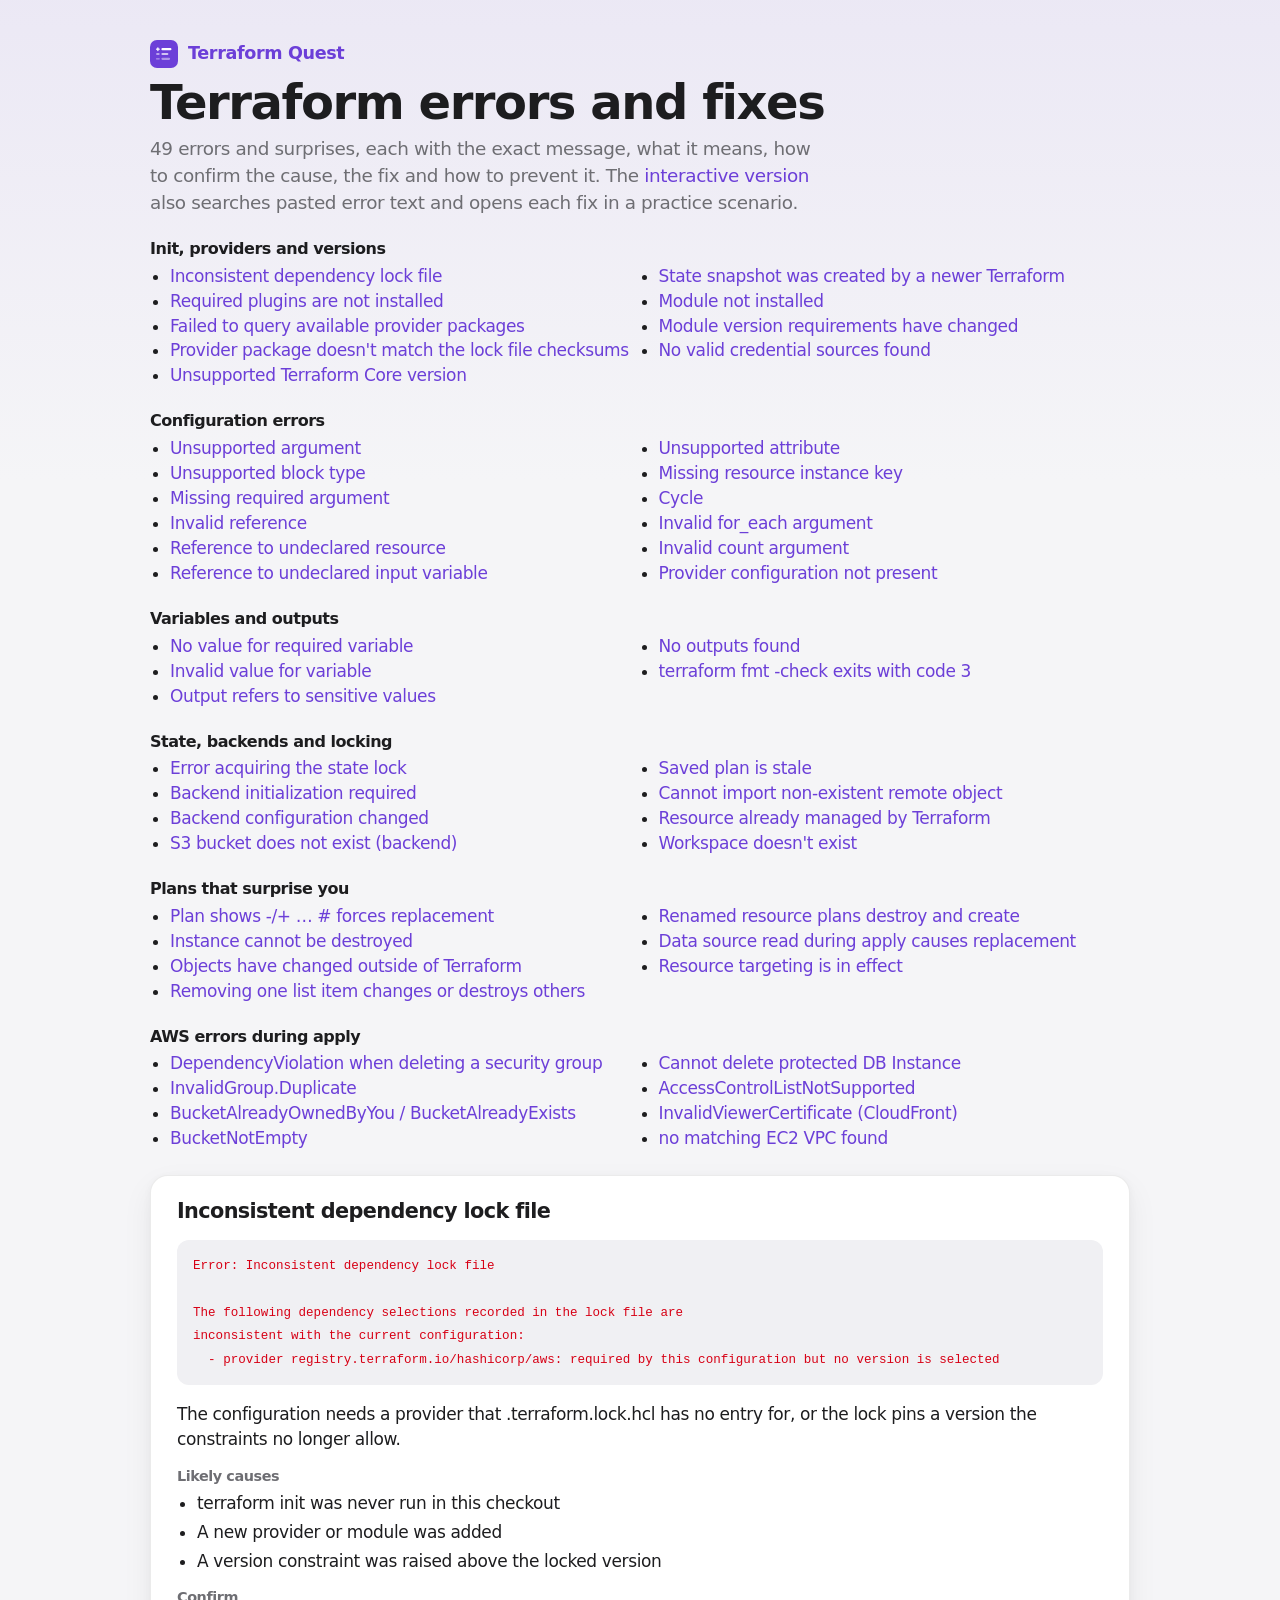
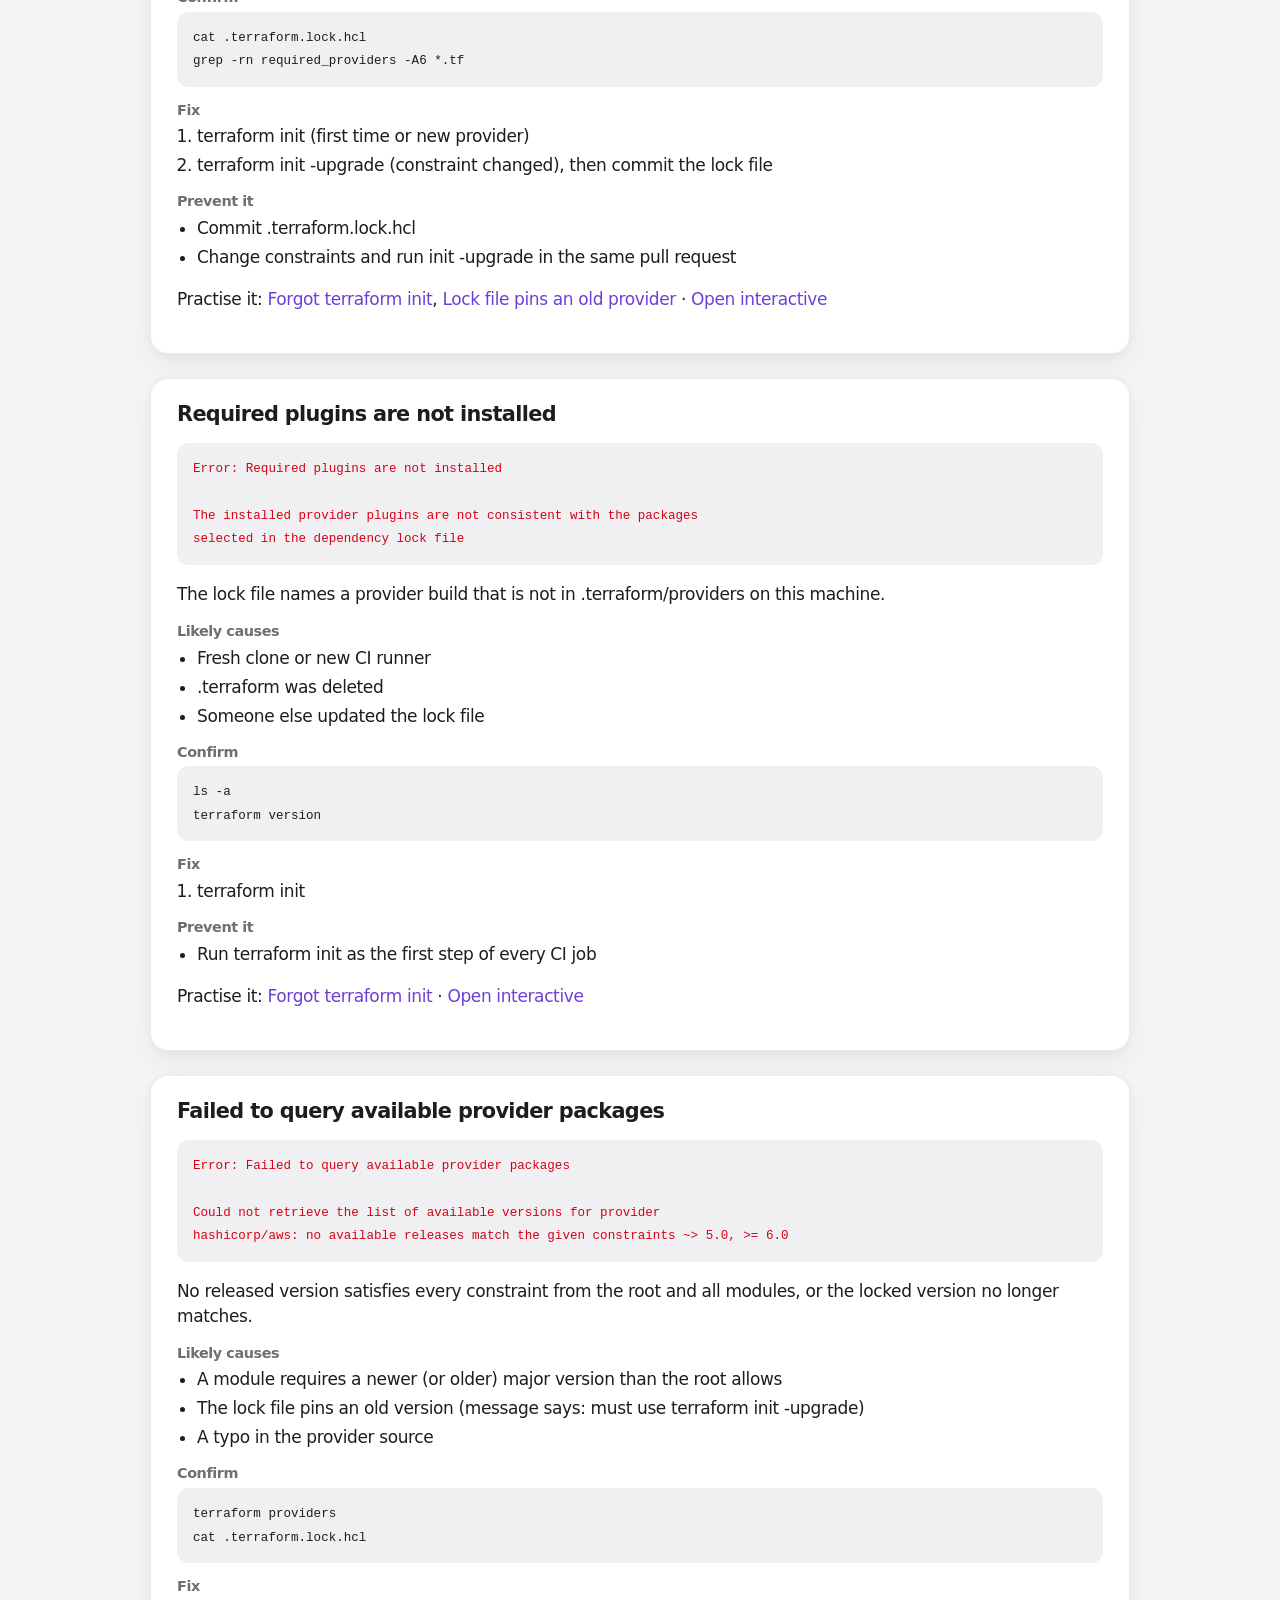
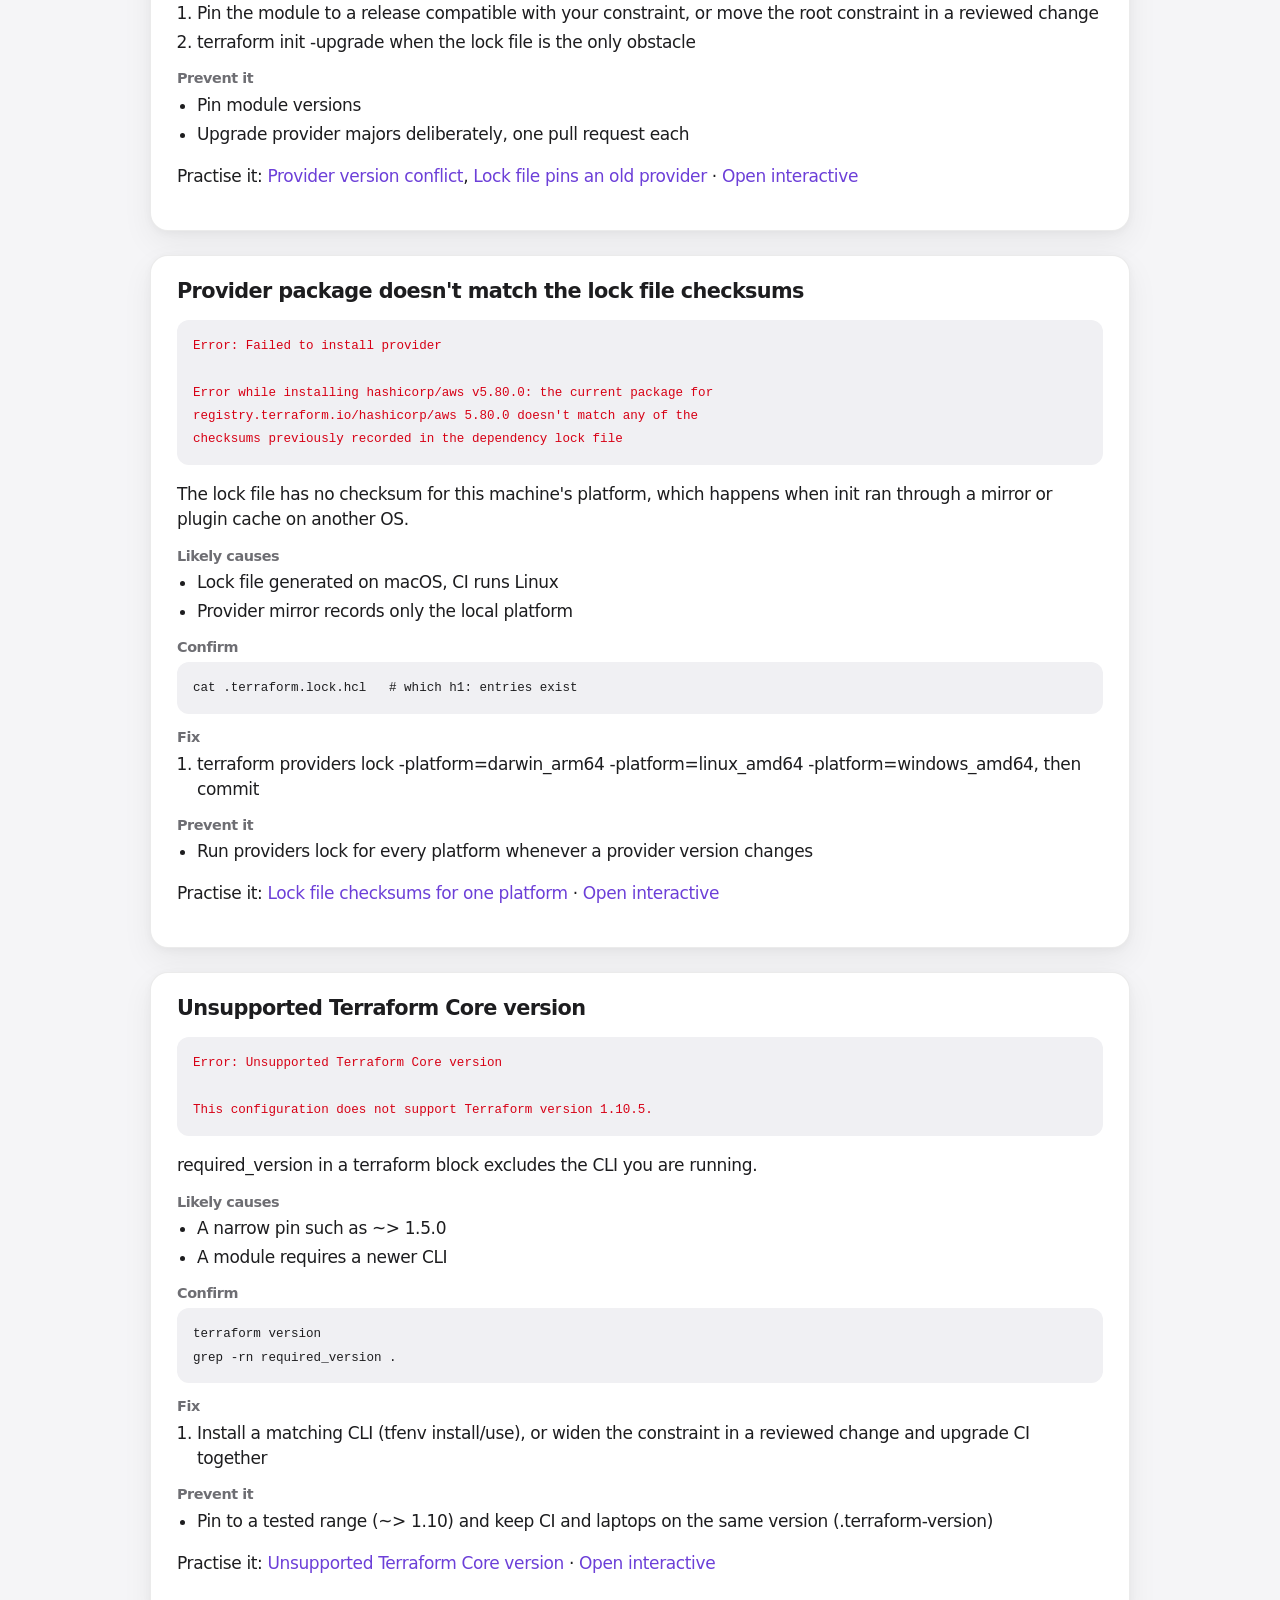
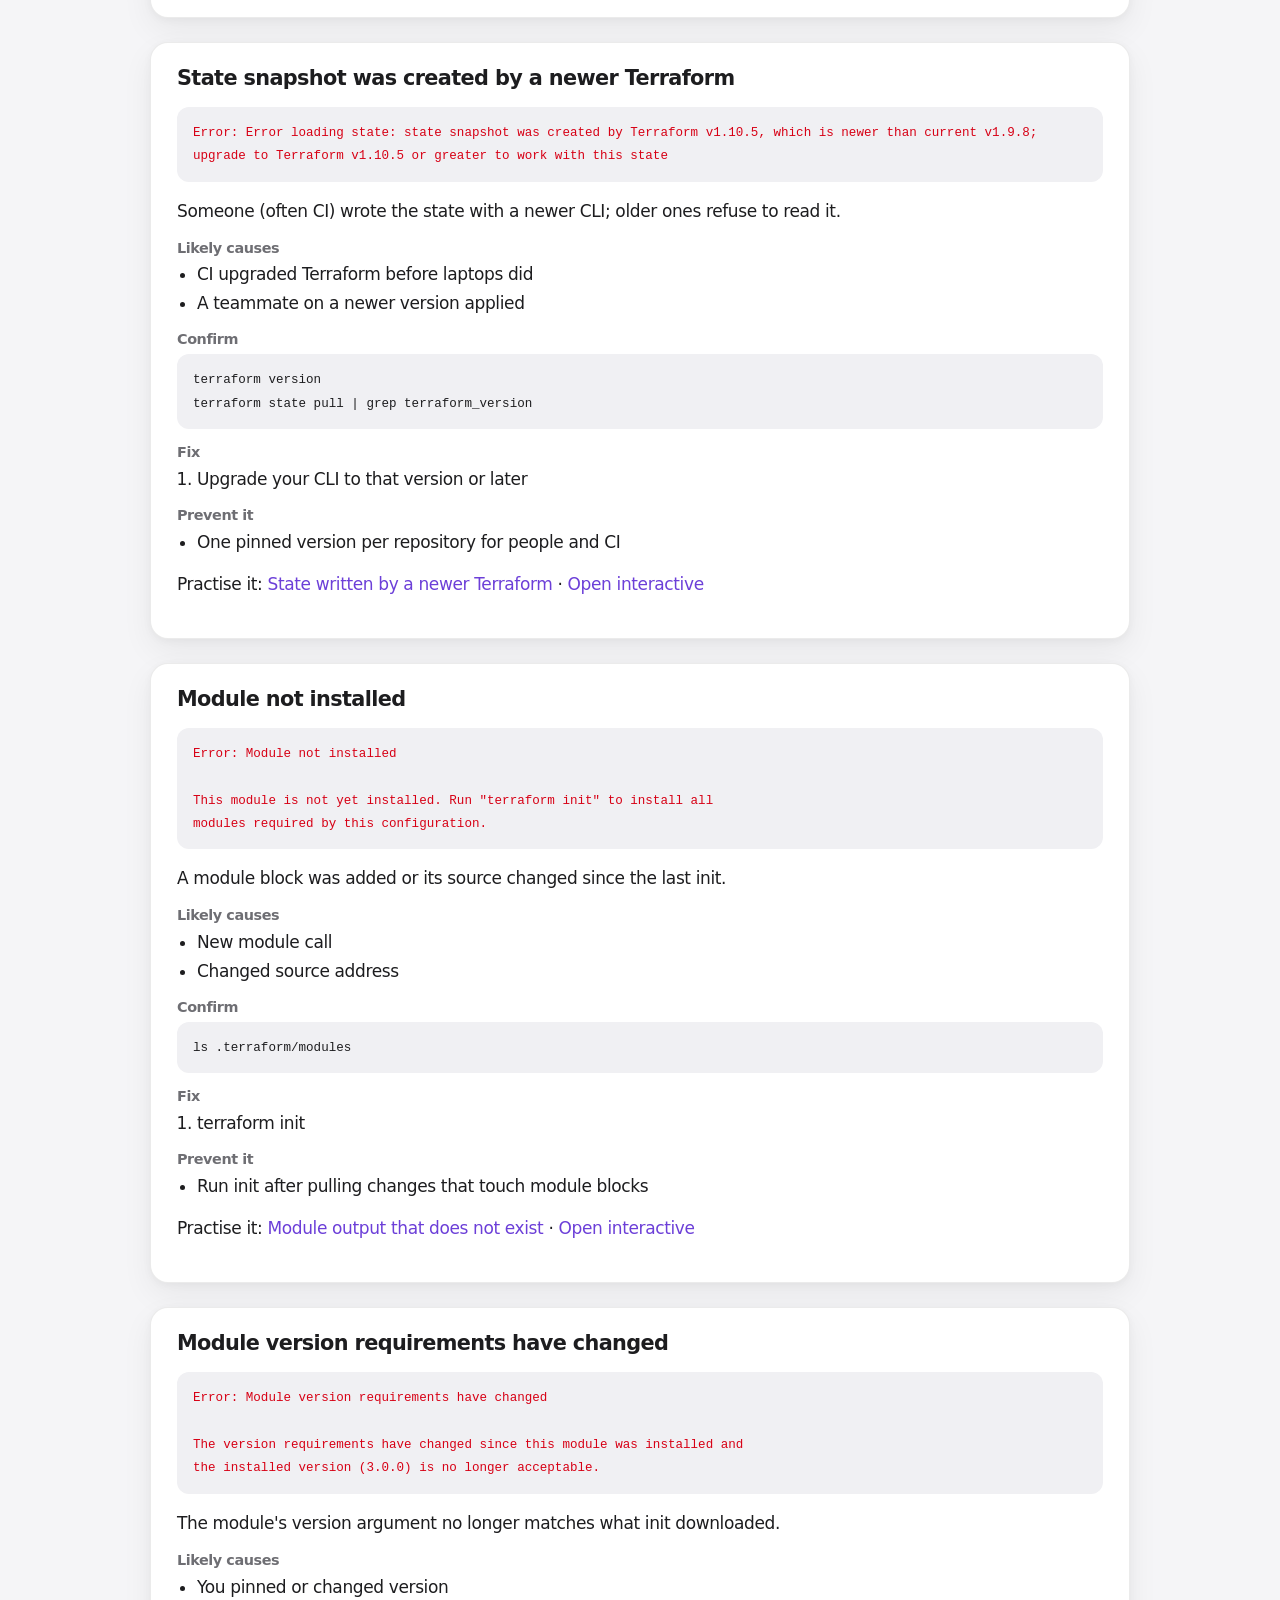
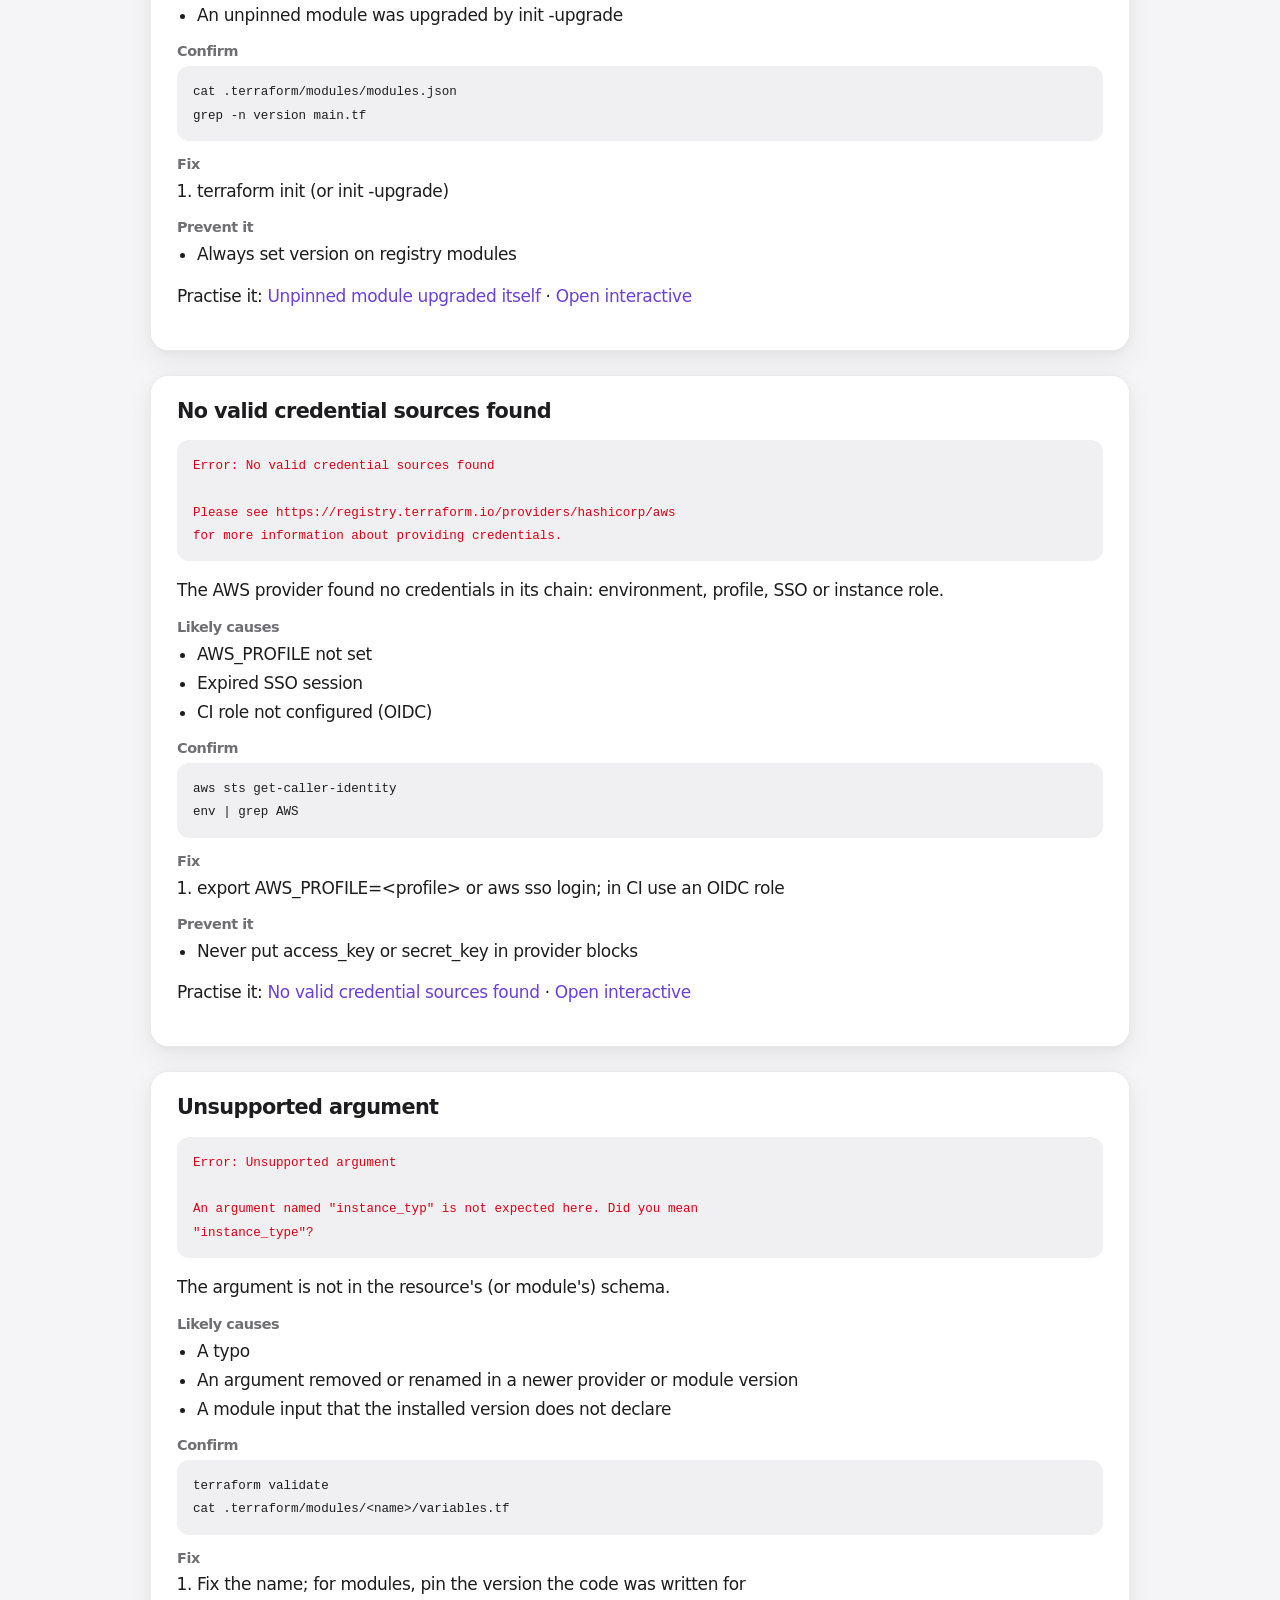
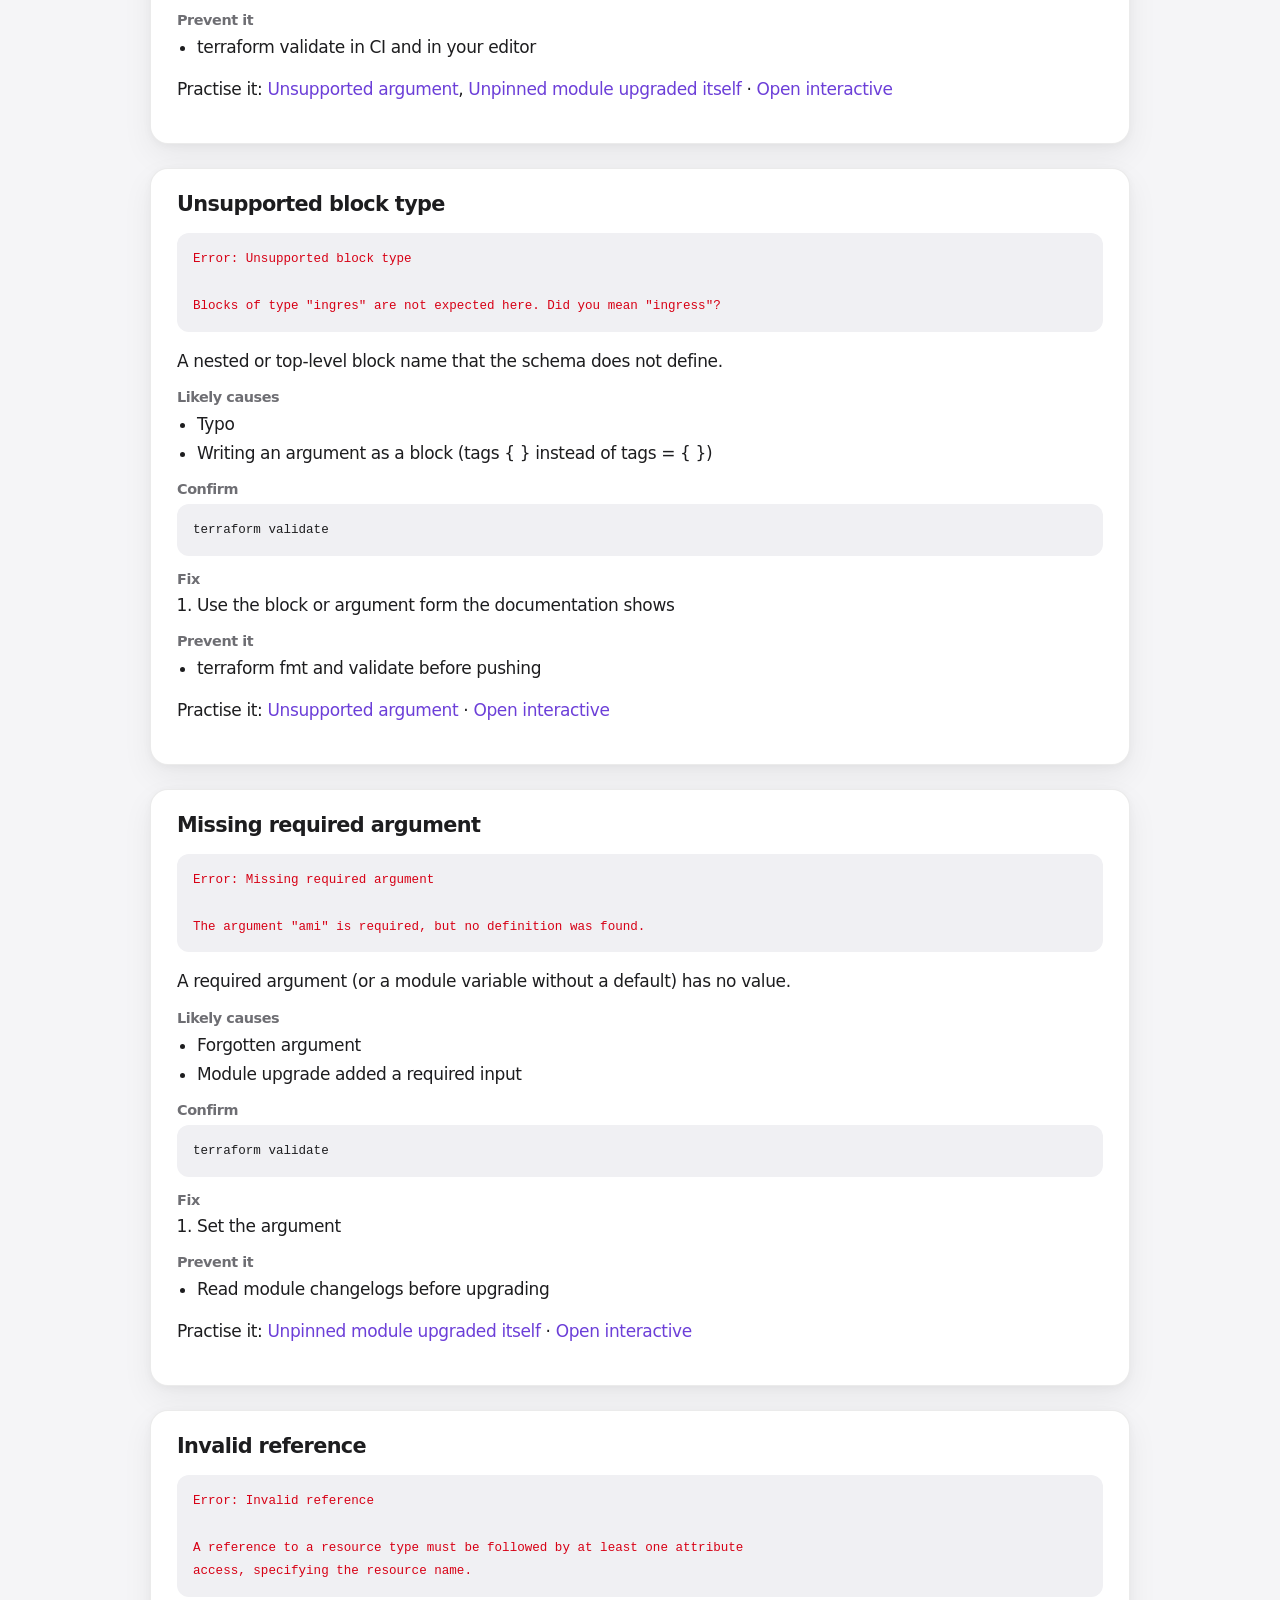
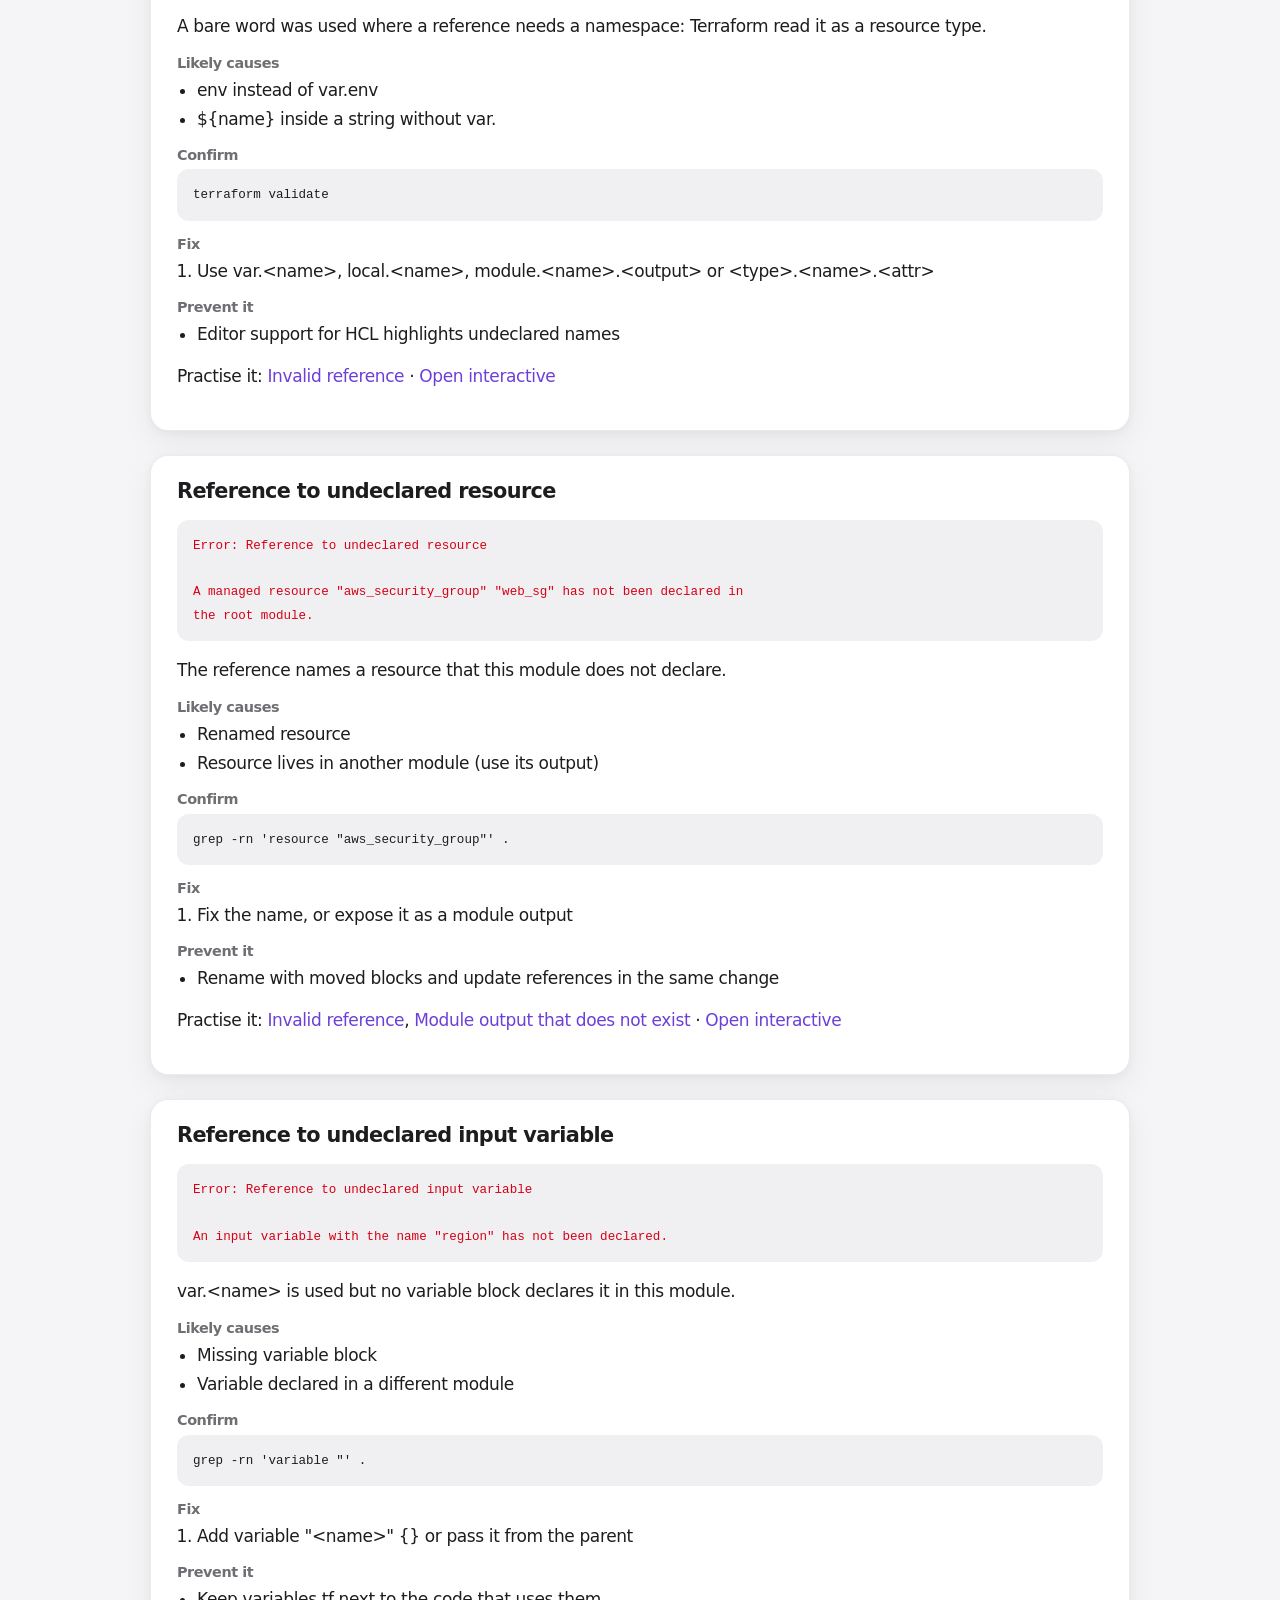
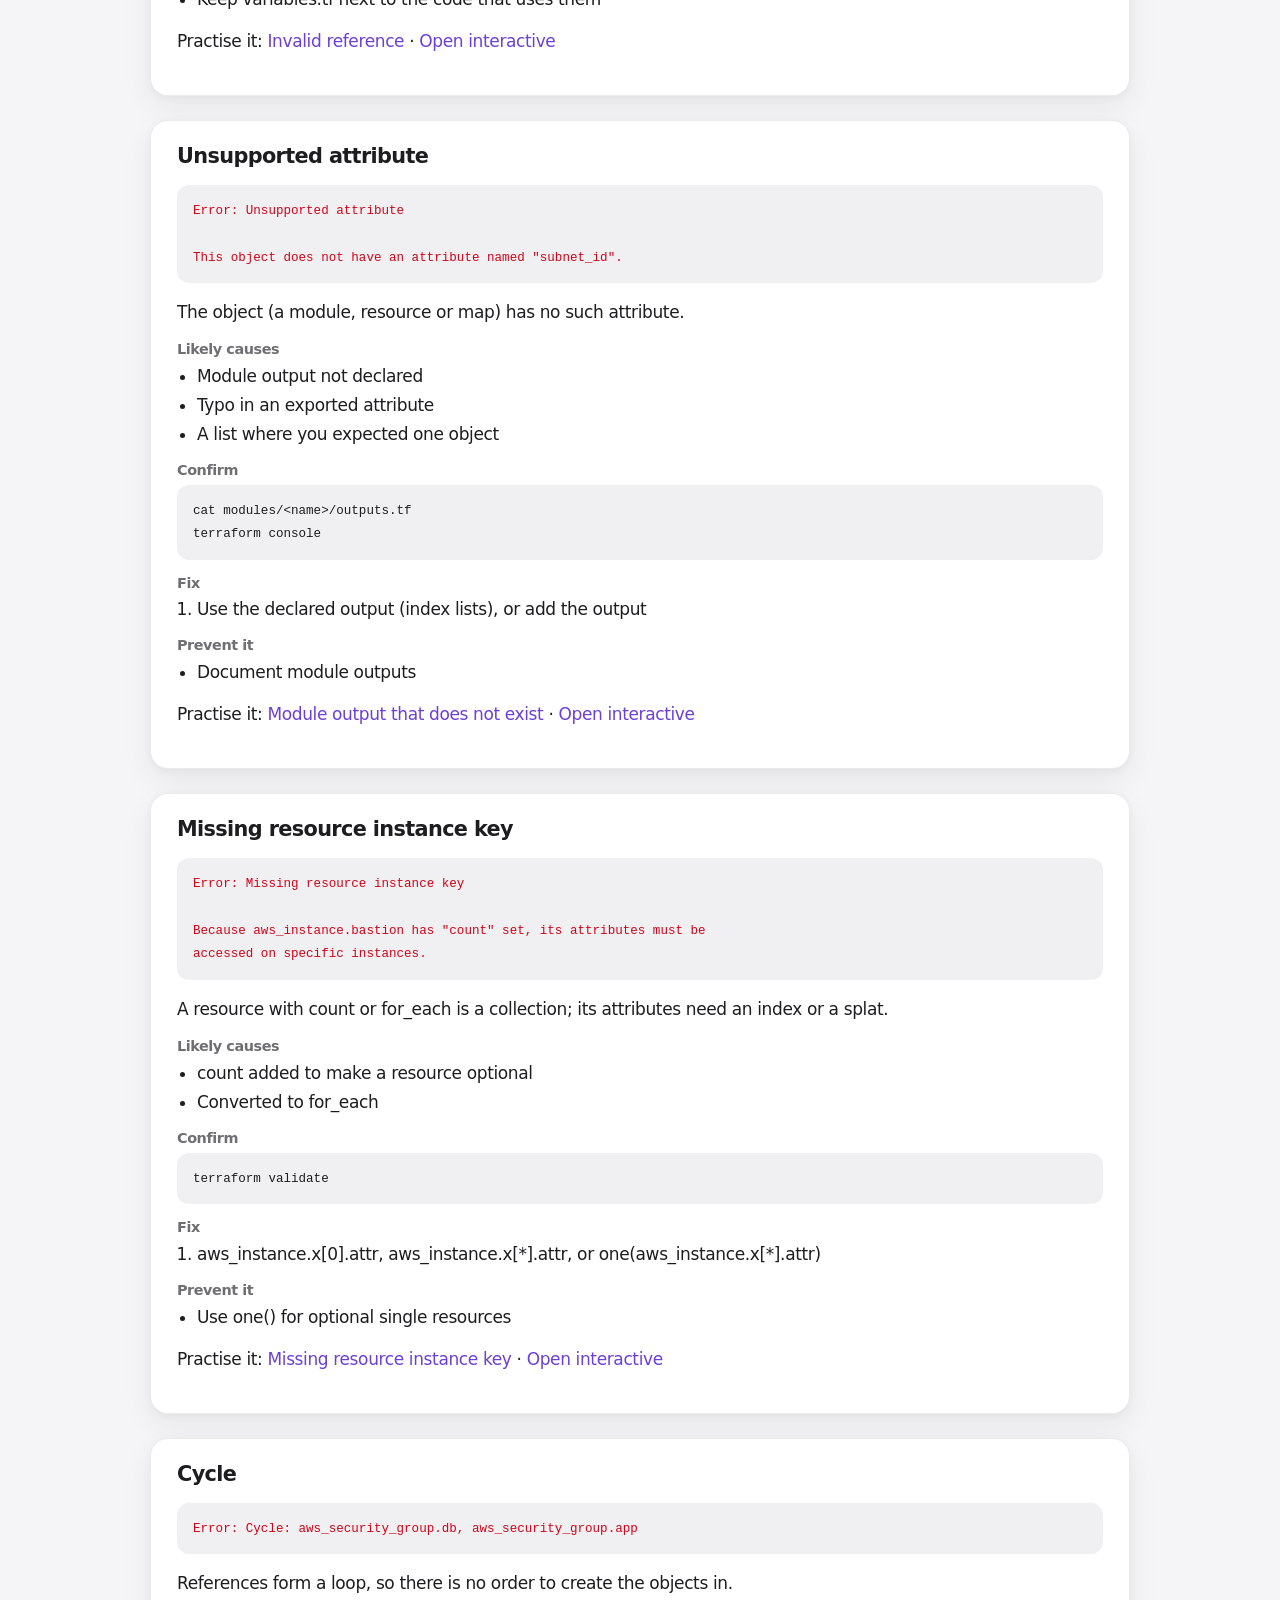
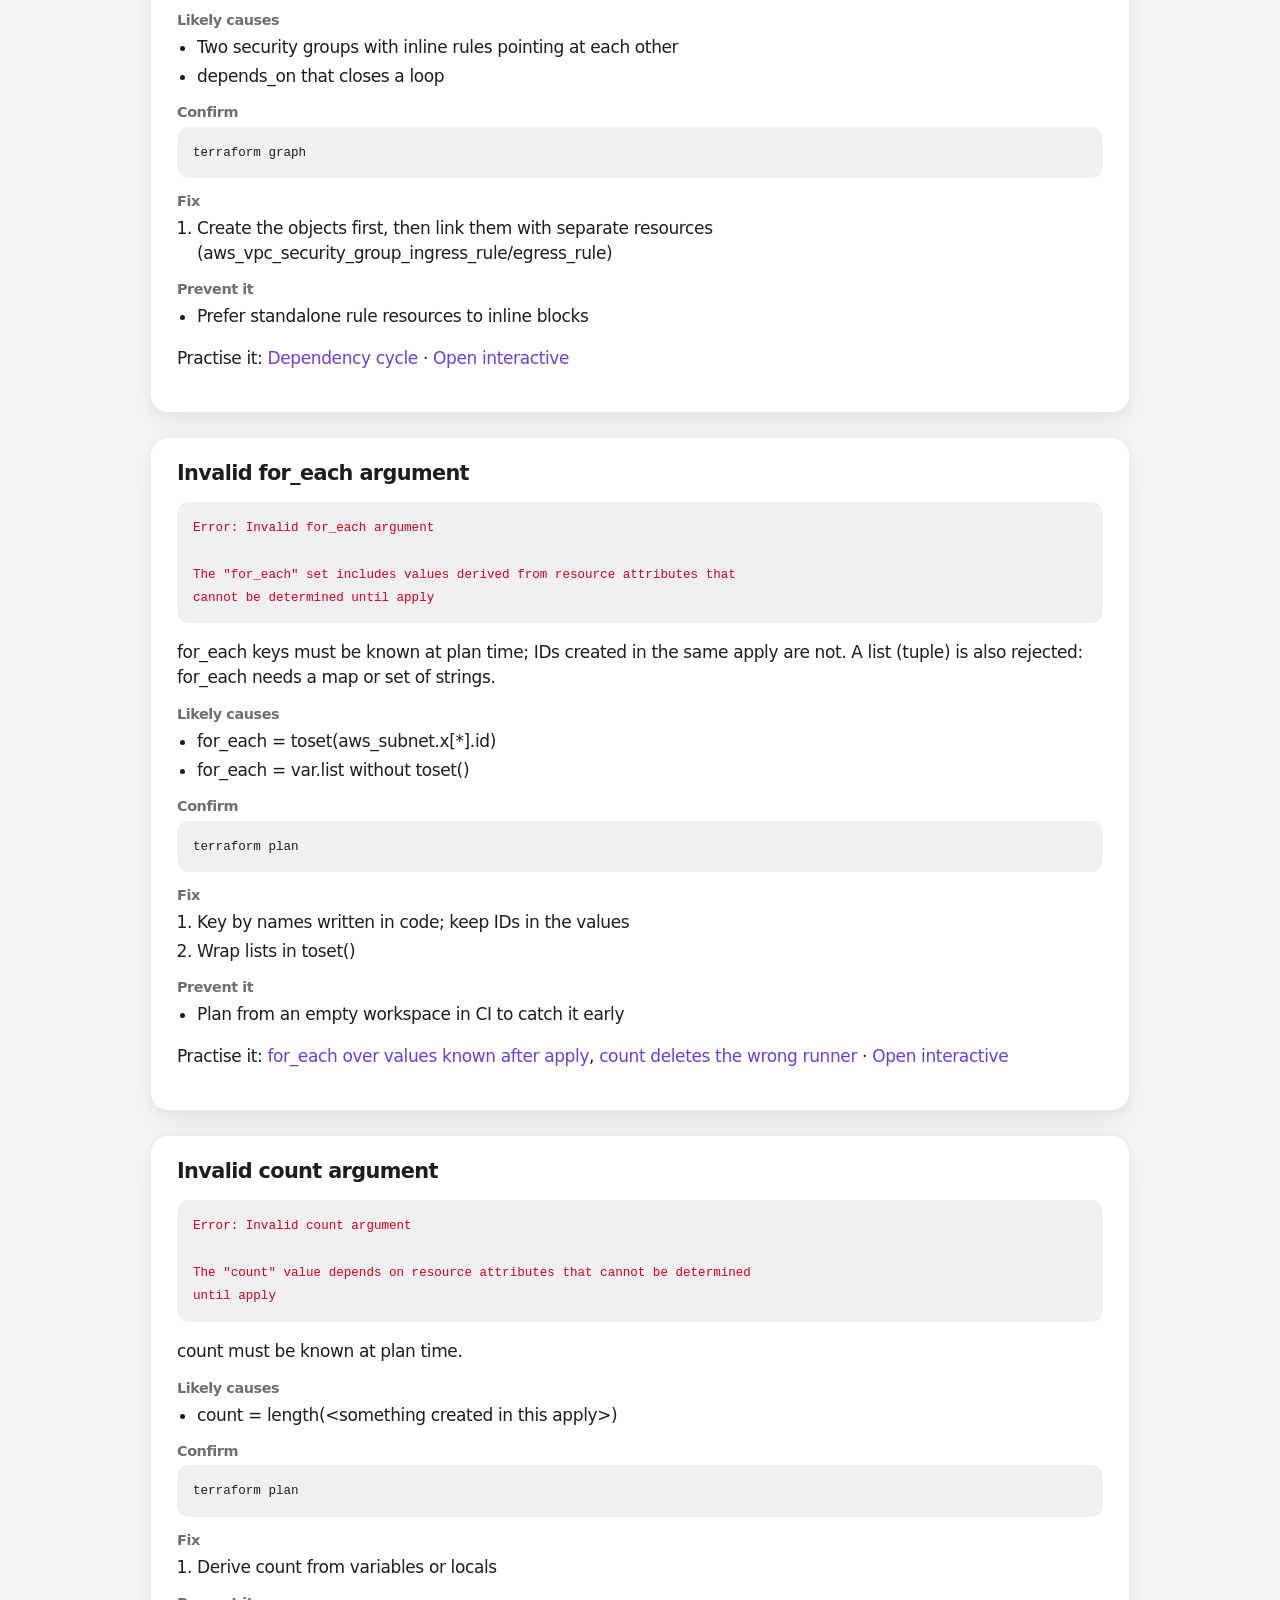
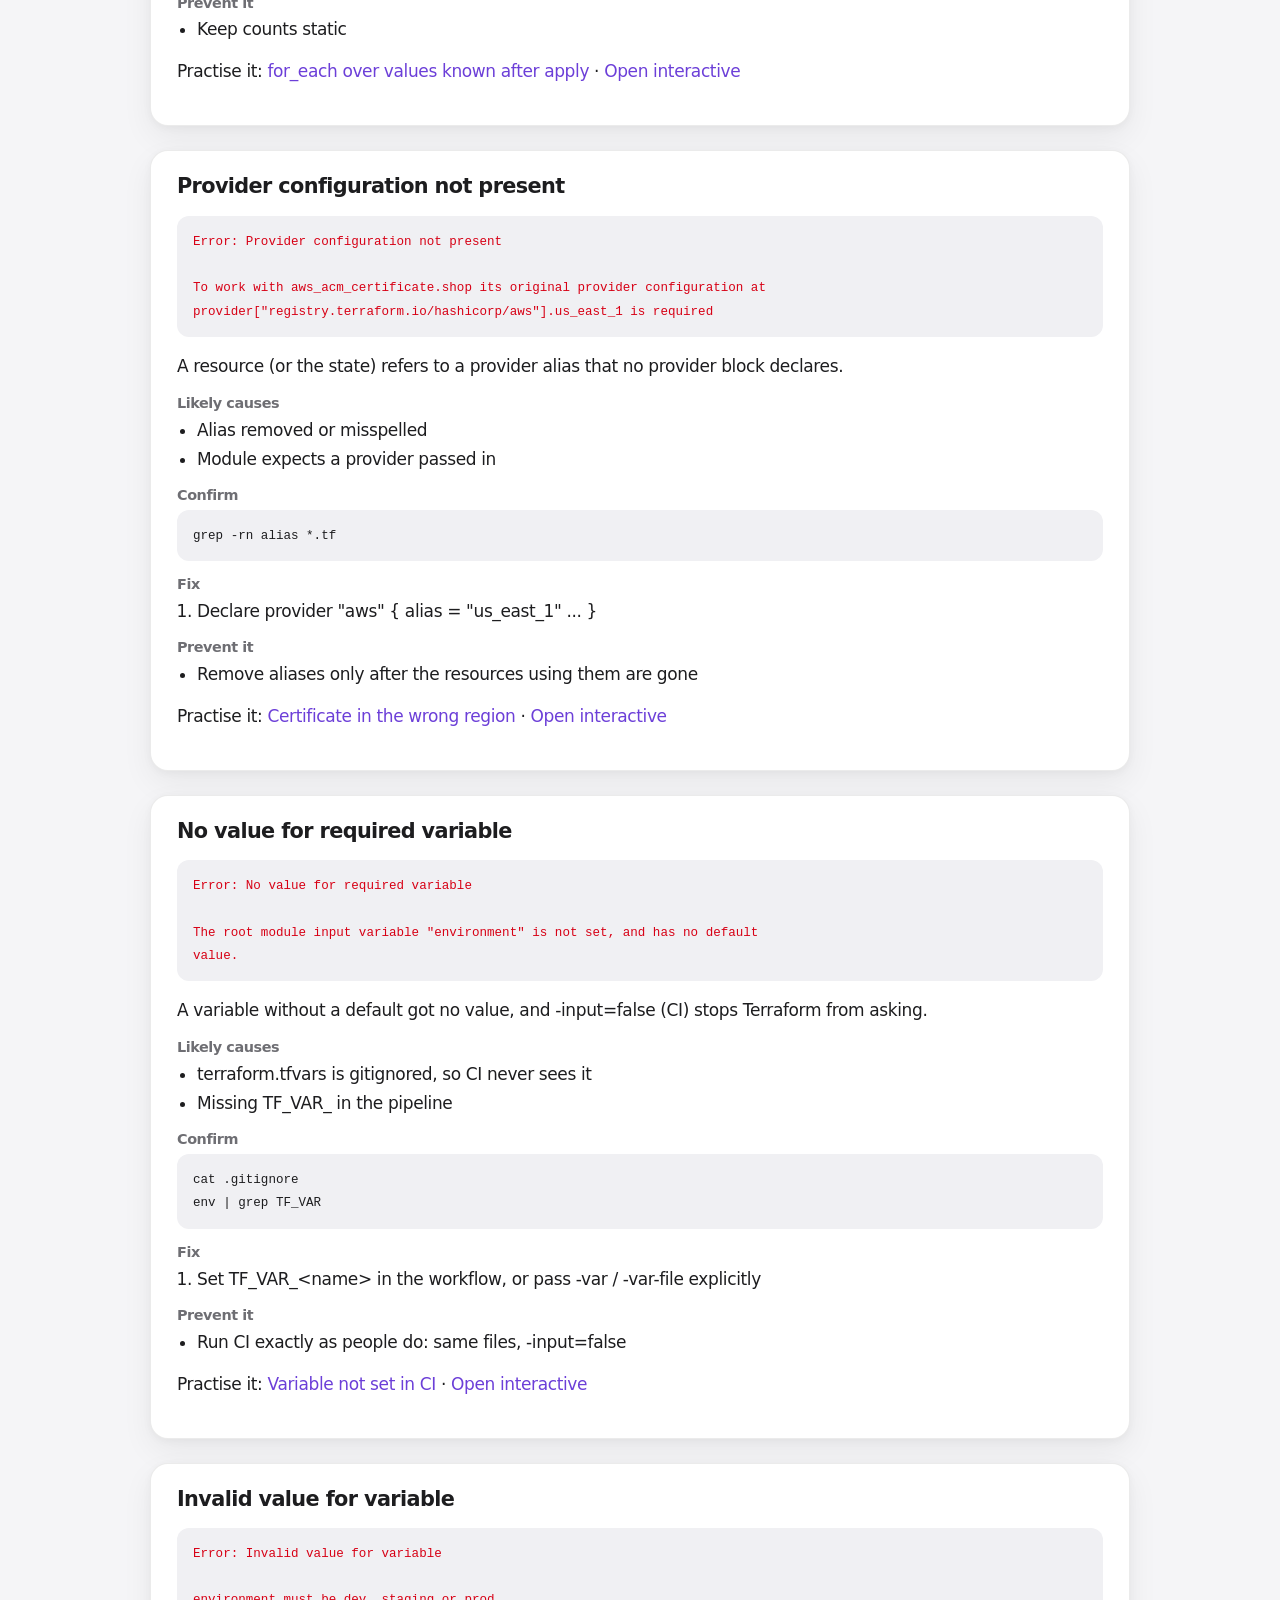
==== site/problems.html @ 6f871231 "Add the Terraform Quest site: playground, HCL X-ray, path and error reference A static site in site/" ====
<!doctype html>
<html lang="en">
<head>
  <meta charset="utf-8">
  <meta name="viewport" content="width=device-width, initial-scale=1">
  <meta http-equiv="Content-Security-Policy" content="default-src 'self'; script-src 'self'; style-src 'self'; img-src 'self' data:; connect-src 'none'; base-uri 'none'; form-action 'none'">
  <meta name="description" content="Every common Terraform error with its exact message, what it means, the likely causes, how to confirm, the fix and how to prevent it: 49 entries.">
  <meta property="og:type" content="article">
  <meta property="og:title" content="Terraform errors and fixes: Terraform Quest">
  <meta property="og:description" content="Exact Terraform error messages with causes, fixes and prevention.">
  <link rel="canonical" href="https://sandeepkomal.github.io/Terraform-HashiCorp/problems.html">
  <title>Terraform errors and fixes</title>
  <link rel="stylesheet" href="style.css">
  <link rel="icon" href="logo.svg" type="image/svg+xml">
</head>
<body>
  <main class="wrap problems-page">
    <p class="eyebrow"><img src="logo.svg" alt="" width="28" height="28"><a href="./">Terraform Quest</a></p>
    <h1>Terraform errors and fixes</h1>
    <p class="lede">49 errors and surprises, each with the exact message, what it means, how to confirm the cause, the fix and how to prevent it. The <a href="./#doctor">interactive version</a> also searches pasted error text and opens each fix in a practice scenario.</p>
    <nav aria-label="Problems">
      <h2>Init, providers and versions</h2>
      <ul>
        <li><a href="#inconsistent-lock">Inconsistent dependency lock file</a></li>
        <li><a href="#plugins-not-installed">Required plugins are not installed</a></li>
        <li><a href="#provider-query">Failed to query available provider packages</a></li>
        <li><a href="#provider-checksum">Provider package doesn't match the lock file checksums</a></li>
        <li><a href="#core-version">Unsupported Terraform Core version</a></li>
        <li><a href="#newer-state">State snapshot was created by a newer Terraform</a></li>
        <li><a href="#module-not-installed">Module not installed</a></li>
        <li><a href="#module-version">Module version requirements have changed</a></li>
        <li><a href="#credentials">No valid credential sources found</a></li>
      </ul>
      <h2>Configuration errors</h2>
      <ul>
        <li><a href="#unsupported-argument">Unsupported argument</a></li>
        <li><a href="#unsupported-block">Unsupported block type</a></li>
        <li><a href="#missing-argument">Missing required argument</a></li>
        <li><a href="#invalid-reference">Invalid reference</a></li>
        <li><a href="#undeclared-resource">Reference to undeclared resource</a></li>
        <li><a href="#undeclared-variable">Reference to undeclared input variable</a></li>
        <li><a href="#unsupported-attribute">Unsupported attribute</a></li>
        <li><a href="#missing-instance-key">Missing resource instance key</a></li>
        <li><a href="#cycle">Cycle</a></li>
        <li><a href="#invalid-for-each">Invalid for_each argument</a></li>
        <li><a href="#invalid-count">Invalid count argument</a></li>
        <li><a href="#provider-not-present">Provider configuration not present</a></li>
      </ul>
      <h2>Variables and outputs</h2>
      <ul>
        <li><a href="#no-value-variable">No value for required variable</a></li>
        <li><a href="#invalid-variable">Invalid value for variable</a></li>
        <li><a href="#sensitive-output">Output refers to sensitive values</a></li>
        <li><a href="#no-outputs">No outputs found</a></li>
        <li><a href="#fmt-check">terraform fmt -check exits with code 3</a></li>
      </ul>
      <h2>State, backends and locking</h2>
      <ul>
        <li><a href="#state-lock">Error acquiring the state lock</a></li>
        <li><a href="#backend-init">Backend initialization required</a></li>
        <li><a href="#backend-changed">Backend configuration changed</a></li>
        <li><a href="#backend-bucket">S3 bucket does not exist (backend)</a></li>
        <li><a href="#stale-plan">Saved plan is stale</a></li>
        <li><a href="#import-missing">Cannot import non-existent remote object</a></li>
        <li><a href="#already-managed">Resource already managed by Terraform</a></li>
        <li><a href="#workspace-missing">Workspace doesn't exist</a></li>
      </ul>
      <h2>Plans that surprise you</h2>
      <ul>
        <li><a href="#forces-replacement">Plan shows -/+ … # forces replacement</a></li>
        <li><a href="#prevent-destroy">Instance cannot be destroyed</a></li>
        <li><a href="#drift">Objects have changed outside of Terraform</a></li>
        <li><a href="#count-shift">Removing one list item changes or destroys others</a></li>
        <li><a href="#renamed-resource">Renamed resource plans destroy and create</a></li>
        <li><a href="#known-after-apply">Data source read during apply causes replacement</a></li>
        <li><a href="#targeting">Resource targeting is in effect</a></li>
      </ul>
      <h2>AWS errors during apply</h2>
      <ul>
        <li><a href="#dependency-violation">DependencyViolation when deleting a security group</a></li>
        <li><a href="#duplicate-group">InvalidGroup.Duplicate</a></li>
        <li><a href="#bucket-exists">BucketAlreadyOwnedByYou / BucketAlreadyExists</a></li>
        <li><a href="#bucket-not-empty">BucketNotEmpty</a></li>
        <li><a href="#deletion-protection">Cannot delete protected DB Instance</a></li>
        <li><a href="#acl-not-supported">AccessControlListNotSupported</a></li>
        <li><a href="#viewer-certificate">InvalidViewerCertificate (CloudFront)</a></li>
        <li><a href="#data-not-found">no matching EC2 VPC found</a></li>
      </ul>
    </nav>
    <section class="card problem" id="inconsistent-lock">
      <h2>Inconsistent dependency lock file</h2>
      <pre class="err"><code>Error: Inconsistent dependency lock file

The following dependency selections recorded in the lock file are
inconsistent with the current configuration:
  - provider registry.terraform.io/hashicorp/aws: required by this configuration but no version is selected</code></pre>
      <p>The configuration needs a provider that .terraform.lock.hcl has no entry for, or the lock pins a version the constraints no longer allow.</p>
      <h3>Likely causes</h3>
      <ul><li>terraform init was never run in this checkout</li><li>A new provider or module was added</li><li>A version constraint was raised above the locked version</li></ul>
      <h3>Confirm</h3>
      <pre><code>cat .terraform.lock.hcl
grep -rn required_providers -A6 *.tf</code></pre>
      <h3>Fix</h3>
      <ol><li>terraform init (first time or new provider)</li><li>terraform init -upgrade (constraint changed), then commit the lock file</li></ol>
      <h3>Prevent it</h3>
      <ul><li>Commit .terraform.lock.hcl</li><li>Change constraints and run init -upgrade in the same pull request</li></ul>
      <p>Practise it: <a href="./#play/noinit">Forgot terraform init</a>, <a href="./#play/lockedversion">Lock file pins an old provider</a> · <a href="./#fix/inconsistent-lock">Open interactive</a></p>
    </section>
    <section class="card problem" id="plugins-not-installed">
      <h2>Required plugins are not installed</h2>
      <pre class="err"><code>Error: Required plugins are not installed

The installed provider plugins are not consistent with the packages
selected in the dependency lock file</code></pre>
      <p>The lock file names a provider build that is not in .terraform/providers on this machine.</p>
      <h3>Likely causes</h3>
      <ul><li>Fresh clone or new CI runner</li><li>.terraform was deleted</li><li>Someone else updated the lock file</li></ul>
      <h3>Confirm</h3>
      <pre><code>ls -a
terraform version</code></pre>
      <h3>Fix</h3>
      <ol><li>terraform init</li></ol>
      <h3>Prevent it</h3>
      <ul><li>Run terraform init as the first step of every CI job</li></ul>
      <p>Practise it: <a href="./#play/noinit">Forgot terraform init</a> · <a href="./#fix/plugins-not-installed">Open interactive</a></p>
    </section>
    <section class="card problem" id="provider-query">
      <h2>Failed to query available provider packages</h2>
      <pre class="err"><code>Error: Failed to query available provider packages

Could not retrieve the list of available versions for provider
hashicorp/aws: no available releases match the given constraints ~&gt; 5.0, &gt;= 6.0</code></pre>
      <p>No released version satisfies every constraint from the root and all modules, or the locked version no longer matches.</p>
      <h3>Likely causes</h3>
      <ul><li>A module requires a newer (or older) major version than the root allows</li><li>The lock file pins an old version (message says: must use terraform init -upgrade)</li><li>A typo in the provider source</li></ul>
      <h3>Confirm</h3>
      <pre><code>terraform providers
cat .terraform.lock.hcl</code></pre>
      <h3>Fix</h3>
      <ol><li>Pin the module to a release compatible with your constraint, or move the root constraint in a reviewed change</li><li>terraform init -upgrade when the lock file is the only obstacle</li></ol>
      <h3>Prevent it</h3>
      <ul><li>Pin module versions</li><li>Upgrade provider majors deliberately, one pull request each</li></ul>
      <p>Practise it: <a href="./#play/provconflict">Provider version conflict</a>, <a href="./#play/lockedversion">Lock file pins an old provider</a> · <a href="./#fix/provider-query">Open interactive</a></p>
    </section>
    <section class="card problem" id="provider-checksum">
      <h2>Provider package doesn't match the lock file checksums</h2>
      <pre class="err"><code>Error: Failed to install provider

Error while installing hashicorp/aws v5.80.0: the current package for
registry.terraform.io/hashicorp/aws 5.80.0 doesn't match any of the
checksums previously recorded in the dependency lock file</code></pre>
      <p>The lock file has no checksum for this machine's platform, which happens when init ran through a mirror or plugin cache on another OS.</p>
      <h3>Likely causes</h3>
      <ul><li>Lock file generated on macOS, CI runs Linux</li><li>Provider mirror records only the local platform</li></ul>
      <h3>Confirm</h3>
      <pre><code>cat .terraform.lock.hcl   # which h1: entries exist</code></pre>
      <h3>Fix</h3>
      <ol><li>terraform providers lock -platform=darwin_arm64 -platform=linux_amd64 -platform=windows_amd64, then commit</li></ol>
      <h3>Prevent it</h3>
      <ul><li>Run providers lock for every platform whenever a provider version changes</li></ul>
      <p>Practise it: <a href="./#play/platformlock">Lock file checksums for one platform</a> · <a href="./#fix/provider-checksum">Open interactive</a></p>
    </section>
    <section class="card problem" id="core-version">
      <h2>Unsupported Terraform Core version</h2>
      <pre class="err"><code>Error: Unsupported Terraform Core version

This configuration does not support Terraform version 1.10.5.</code></pre>
      <p>required_version in a terraform block excludes the CLI you are running.</p>
      <h3>Likely causes</h3>
      <ul><li>A narrow pin such as ~&gt; 1.5.0</li><li>A module requires a newer CLI</li></ul>
      <h3>Confirm</h3>
      <pre><code>terraform version
grep -rn required_version .</code></pre>
      <h3>Fix</h3>
      <ol><li>Install a matching CLI (tfenv install/use), or widen the constraint in a reviewed change and upgrade CI together</li></ol>
      <h3>Prevent it</h3>
      <ul><li>Pin to a tested range (~&gt; 1.10) and keep CI and laptops on the same version (.terraform-version)</li></ul>
      <p>Practise it: <a href="./#play/requiredversion">Unsupported Terraform Core version</a> · <a href="./#fix/core-version">Open interactive</a></p>
    </section>
    <section class="card problem" id="newer-state">
      <h2>State snapshot was created by a newer Terraform</h2>
      <pre class="err"><code>Error: Error loading state: state snapshot was created by Terraform v1.10.5, which is newer than current v1.9.8; upgrade to Terraform v1.10.5 or greater to work with this state</code></pre>
      <p>Someone (often CI) wrote the state with a newer CLI; older ones refuse to read it.</p>
      <h3>Likely causes</h3>
      <ul><li>CI upgraded Terraform before laptops did</li><li>A teammate on a newer version applied</li></ul>
      <h3>Confirm</h3>
      <pre><code>terraform version
terraform state pull | grep terraform_version</code></pre>
      <h3>Fix</h3>
      <ol><li>Upgrade your CLI to that version or later</li></ol>
      <h3>Prevent it</h3>
      <ul><li>One pinned version per repository for people and CI</li></ul>
      <p>Practise it: <a href="./#play/newerstate">State written by a newer Terraform</a> · <a href="./#fix/newer-state">Open interactive</a></p>
    </section>
    <section class="card problem" id="module-not-installed">
      <h2>Module not installed</h2>
      <pre class="err"><code>Error: Module not installed

This module is not yet installed. Run &quot;terraform init&quot; to install all
modules required by this configuration.</code></pre>
      <p>A module block was added or its source changed since the last init.</p>
      <h3>Likely causes</h3>
      <ul><li>New module call</li><li>Changed source address</li></ul>
      <h3>Confirm</h3>
      <pre><code>ls .terraform/modules</code></pre>
      <h3>Fix</h3>
      <ol><li>terraform init</li></ol>
      <h3>Prevent it</h3>
      <ul><li>Run init after pulling changes that touch module blocks</li></ul>
      <p>Practise it: <a href="./#play/modoutput">Module output that does not exist</a> · <a href="./#fix/module-not-installed">Open interactive</a></p>
    </section>
    <section class="card problem" id="module-version">
      <h2>Module version requirements have changed</h2>
      <pre class="err"><code>Error: Module version requirements have changed

The version requirements have changed since this module was installed and
the installed version (3.0.0) is no longer acceptable.</code></pre>
      <p>The module's version argument no longer matches what init downloaded.</p>
      <h3>Likely causes</h3>
      <ul><li>You pinned or changed version</li><li>An unpinned module was upgraded by init -upgrade</li></ul>
      <h3>Confirm</h3>
      <pre><code>cat .terraform/modules/modules.json
grep -n version main.tf</code></pre>
      <h3>Fix</h3>
      <ol><li>terraform init (or init -upgrade)</li></ol>
      <h3>Prevent it</h3>
      <ul><li>Always set version on registry modules</li></ul>
      <p>Practise it: <a href="./#play/modpin">Unpinned module upgraded itself</a> · <a href="./#fix/module-version">Open interactive</a></p>
    </section>
    <section class="card problem" id="credentials">
      <h2>No valid credential sources found</h2>
      <pre class="err"><code>Error: No valid credential sources found

Please see https://registry.terraform.io/providers/hashicorp/aws
for more information about providing credentials.</code></pre>
      <p>The AWS provider found no credentials in its chain: environment, profile, SSO or instance role.</p>
      <h3>Likely causes</h3>
      <ul><li>AWS_PROFILE not set</li><li>Expired SSO session</li><li>CI role not configured (OIDC)</li></ul>
      <h3>Confirm</h3>
      <pre><code>aws sts get-caller-identity
env | grep AWS</code></pre>
      <h3>Fix</h3>
      <ol><li>export AWS_PROFILE=&lt;profile&gt; or aws sso login; in CI use an OIDC role</li></ol>
      <h3>Prevent it</h3>
      <ul><li>Never put access_key or secret_key in provider blocks</li></ul>
      <p>Practise it: <a href="./#play/credentials">No valid credential sources found</a> · <a href="./#fix/credentials">Open interactive</a></p>
    </section>
    <section class="card problem" id="unsupported-argument">
      <h2>Unsupported argument</h2>
      <pre class="err"><code>Error: Unsupported argument

An argument named &quot;instance_typ&quot; is not expected here. Did you mean
&quot;instance_type&quot;?</code></pre>
      <p>The argument is not in the resource's (or module's) schema.</p>
      <h3>Likely causes</h3>
      <ul><li>A typo</li><li>An argument removed or renamed in a newer provider or module version</li><li>A module input that the installed version does not declare</li></ul>
      <h3>Confirm</h3>
      <pre><code>terraform validate
cat .terraform/modules/&lt;name&gt;/variables.tf</code></pre>
      <h3>Fix</h3>
      <ol><li>Fix the name; for modules, pin the version the code was written for</li></ol>
      <h3>Prevent it</h3>
      <ul><li>terraform validate in CI and in your editor</li></ul>
      <p>Practise it: <a href="./#play/unsupported">Unsupported argument</a>, <a href="./#play/modpin">Unpinned module upgraded itself</a> · <a href="./#fix/unsupported-argument">Open interactive</a></p>
    </section>
    <section class="card problem" id="unsupported-block">
      <h2>Unsupported block type</h2>
      <pre class="err"><code>Error: Unsupported block type

Blocks of type &quot;ingres&quot; are not expected here. Did you mean &quot;ingress&quot;?</code></pre>
      <p>A nested or top-level block name that the schema does not define.</p>
      <h3>Likely causes</h3>
      <ul><li>Typo</li><li>Writing an argument as a block (tags { } instead of tags = { })</li></ul>
      <h3>Confirm</h3>
      <pre><code>terraform validate</code></pre>
      <h3>Fix</h3>
      <ol><li>Use the block or argument form the documentation shows</li></ol>
      <h3>Prevent it</h3>
      <ul><li>terraform fmt and validate before pushing</li></ul>
      <p>Practise it: <a href="./#play/unsupported">Unsupported argument</a> · <a href="./#fix/unsupported-block">Open interactive</a></p>
    </section>
    <section class="card problem" id="missing-argument">
      <h2>Missing required argument</h2>
      <pre class="err"><code>Error: Missing required argument

The argument &quot;ami&quot; is required, but no definition was found.</code></pre>
      <p>A required argument (or a module variable without a default) has no value.</p>
      <h3>Likely causes</h3>
      <ul><li>Forgotten argument</li><li>Module upgrade added a required input</li></ul>
      <h3>Confirm</h3>
      <pre><code>terraform validate</code></pre>
      <h3>Fix</h3>
      <ol><li>Set the argument</li></ol>
      <h3>Prevent it</h3>
      <ul><li>Read module changelogs before upgrading</li></ul>
      <p>Practise it: <a href="./#play/modpin">Unpinned module upgraded itself</a> · <a href="./#fix/missing-argument">Open interactive</a></p>
    </section>
    <section class="card problem" id="invalid-reference">
      <h2>Invalid reference</h2>
      <pre class="err"><code>Error: Invalid reference

A reference to a resource type must be followed by at least one attribute
access, specifying the resource name.</code></pre>
      <p>A bare word was used where a reference needs a namespace: Terraform read it as a resource type.</p>
      <h3>Likely causes</h3>
      <ul><li>env instead of var.env</li><li>${name} inside a string without var.</li></ul>
      <h3>Confirm</h3>
      <pre><code>terraform validate</code></pre>
      <h3>Fix</h3>
      <ol><li>Use var.&lt;name&gt;, local.&lt;name&gt;, module.&lt;name&gt;.&lt;output&gt; or &lt;type&gt;.&lt;name&gt;.&lt;attr&gt;</li></ol>
      <h3>Prevent it</h3>
      <ul><li>Editor support for HCL highlights undeclared names</li></ul>
      <p>Practise it: <a href="./#play/invalidref">Invalid reference</a> · <a href="./#fix/invalid-reference">Open interactive</a></p>
    </section>
    <section class="card problem" id="undeclared-resource">
      <h2>Reference to undeclared resource</h2>
      <pre class="err"><code>Error: Reference to undeclared resource

A managed resource &quot;aws_security_group&quot; &quot;web_sg&quot; has not been declared in
the root module.</code></pre>
      <p>The reference names a resource that this module does not declare.</p>
      <h3>Likely causes</h3>
      <ul><li>Renamed resource</li><li>Resource lives in another module (use its output)</li></ul>
      <h3>Confirm</h3>
      <pre><code>grep -rn 'resource &quot;aws_security_group&quot;' .</code></pre>
      <h3>Fix</h3>
      <ol><li>Fix the name, or expose it as a module output</li></ol>
      <h3>Prevent it</h3>
      <ul><li>Rename with moved blocks and update references in the same change</li></ul>
      <p>Practise it: <a href="./#play/invalidref">Invalid reference</a>, <a href="./#play/modoutput">Module output that does not exist</a> · <a href="./#fix/undeclared-resource">Open interactive</a></p>
    </section>
    <section class="card problem" id="undeclared-variable">
      <h2>Reference to undeclared input variable</h2>
      <pre class="err"><code>Error: Reference to undeclared input variable

An input variable with the name &quot;region&quot; has not been declared.</code></pre>
      <p>var.&lt;name&gt; is used but no variable block declares it in this module.</p>
      <h3>Likely causes</h3>
      <ul><li>Missing variable block</li><li>Variable declared in a different module</li></ul>
      <h3>Confirm</h3>
      <pre><code>grep -rn 'variable &quot;' .</code></pre>
      <h3>Fix</h3>
      <ol><li>Add variable &quot;&lt;name&gt;&quot; {} or pass it from the parent</li></ol>
      <h3>Prevent it</h3>
      <ul><li>Keep variables.tf next to the code that uses them</li></ul>
      <p>Practise it: <a href="./#play/invalidref">Invalid reference</a> · <a href="./#fix/undeclared-variable">Open interactive</a></p>
    </section>
    <section class="card problem" id="unsupported-attribute">
      <h2>Unsupported attribute</h2>
      <pre class="err"><code>Error: Unsupported attribute

This object does not have an attribute named &quot;subnet_id&quot;.</code></pre>
      <p>The object (a module, resource or map) has no such attribute.</p>
      <h3>Likely causes</h3>
      <ul><li>Module output not declared</li><li>Typo in an exported attribute</li><li>A list where you expected one object</li></ul>
      <h3>Confirm</h3>
      <pre><code>cat modules/&lt;name&gt;/outputs.tf
terraform console</code></pre>
      <h3>Fix</h3>
      <ol><li>Use the declared output (index lists), or add the output</li></ol>
      <h3>Prevent it</h3>
      <ul><li>Document module outputs</li></ul>
      <p>Practise it: <a href="./#play/modoutput">Module output that does not exist</a> · <a href="./#fix/unsupported-attribute">Open interactive</a></p>
    </section>
    <section class="card problem" id="missing-instance-key">
      <h2>Missing resource instance key</h2>
      <pre class="err"><code>Error: Missing resource instance key

Because aws_instance.bastion has &quot;count&quot; set, its attributes must be
accessed on specific instances.</code></pre>
      <p>A resource with count or for_each is a collection; its attributes need an index or a splat.</p>
      <h3>Likely causes</h3>
      <ul><li>count added to make a resource optional</li><li>Converted to for_each</li></ul>
      <h3>Confirm</h3>
      <pre><code>terraform validate</code></pre>
      <h3>Fix</h3>
      <ol><li>aws_instance.x[0].attr, aws_instance.x[*].attr, or one(aws_instance.x[*].attr)</li></ol>
      <h3>Prevent it</h3>
      <ul><li>Use one() for optional single resources</li></ul>
      <p>Practise it: <a href="./#play/instancekey">Missing resource instance key</a> · <a href="./#fix/missing-instance-key">Open interactive</a></p>
    </section>
    <section class="card problem" id="cycle">
      <h2>Cycle</h2>
      <pre class="err"><code>Error: Cycle: aws_security_group.db, aws_security_group.app</code></pre>
      <p>References form a loop, so there is no order to create the objects in.</p>
      <h3>Likely causes</h3>
      <ul><li>Two security groups with inline rules pointing at each other</li><li>depends_on that closes a loop</li></ul>
      <h3>Confirm</h3>
      <pre><code>terraform graph</code></pre>
      <h3>Fix</h3>
      <ol><li>Create the objects first, then link them with separate resources (aws_vpc_security_group_ingress_rule/egress_rule)</li></ol>
      <h3>Prevent it</h3>
      <ul><li>Prefer standalone rule resources to inline blocks</li></ul>
      <p>Practise it: <a href="./#play/cycle">Dependency cycle</a> · <a href="./#fix/cycle">Open interactive</a></p>
    </section>
    <section class="card problem" id="invalid-for-each">
      <h2>Invalid for_each argument</h2>
      <pre class="err"><code>Error: Invalid for_each argument

The &quot;for_each&quot; set includes values derived from resource attributes that
cannot be determined until apply</code></pre>
      <p>for_each keys must be known at plan time; IDs created in the same apply are not. A list (tuple) is also rejected: for_each needs a map or set of strings.</p>
      <h3>Likely causes</h3>
      <ul><li>for_each = toset(aws_subnet.x[*].id)</li><li>for_each = var.list without toset()</li></ul>
      <h3>Confirm</h3>
      <pre><code>terraform plan</code></pre>
      <h3>Fix</h3>
      <ol><li>Key by names written in code; keep IDs in the values</li><li>Wrap lists in toset()</li></ol>
      <h3>Prevent it</h3>
      <ul><li>Plan from an empty workspace in CI to catch it early</li></ul>
      <p>Practise it: <a href="./#play/foreachunknown">for_each over values known after apply</a>, <a href="./#play/countshift">count deletes the wrong runner</a> · <a href="./#fix/invalid-for-each">Open interactive</a></p>
    </section>
    <section class="card problem" id="invalid-count">
      <h2>Invalid count argument</h2>
      <pre class="err"><code>Error: Invalid count argument

The &quot;count&quot; value depends on resource attributes that cannot be determined
until apply</code></pre>
      <p>count must be known at plan time.</p>
      <h3>Likely causes</h3>
      <ul><li>count = length(&lt;something created in this apply&gt;)</li></ul>
      <h3>Confirm</h3>
      <pre><code>terraform plan</code></pre>
      <h3>Fix</h3>
      <ol><li>Derive count from variables or locals</li></ol>
      <h3>Prevent it</h3>
      <ul><li>Keep counts static</li></ul>
      <p>Practise it: <a href="./#play/foreachunknown">for_each over values known after apply</a> · <a href="./#fix/invalid-count">Open interactive</a></p>
    </section>
    <section class="card problem" id="provider-not-present">
      <h2>Provider configuration not present</h2>
      <pre class="err"><code>Error: Provider configuration not present

To work with aws_acm_certificate.shop its original provider configuration at
provider[&quot;registry.terraform.io/hashicorp/aws&quot;].us_east_1 is required</code></pre>
      <p>A resource (or the state) refers to a provider alias that no provider block declares.</p>
      <h3>Likely causes</h3>
      <ul><li>Alias removed or misspelled</li><li>Module expects a provider passed in</li></ul>
      <h3>Confirm</h3>
      <pre><code>grep -rn alias *.tf</code></pre>
      <h3>Fix</h3>
      <ol><li>Declare provider &quot;aws&quot; { alias = &quot;us_east_1&quot; ... }</li></ol>
      <h3>Prevent it</h3>
      <ul><li>Remove aliases only after the resources using them are gone</li></ul>
      <p>Practise it: <a href="./#play/provalias">Certificate in the wrong region</a> · <a href="./#fix/provider-not-present">Open interactive</a></p>
    </section>
    <section class="card problem" id="no-value-variable">
      <h2>No value for required variable</h2>
      <pre class="err"><code>Error: No value for required variable

The root module input variable &quot;environment&quot; is not set, and has no default
value.</code></pre>
      <p>A variable without a default got no value, and -input=false (CI) stops Terraform from asking.</p>
      <h3>Likely causes</h3>
      <ul><li>terraform.tfvars is gitignored, so CI never sees it</li><li>Missing TF_VAR_ in the pipeline</li></ul>
      <h3>Confirm</h3>
      <pre><code>cat .gitignore
env | grep TF_VAR</code></pre>
      <h3>Fix</h3>
      <ol><li>Set TF_VAR_&lt;name&gt; in the workflow, or pass -var / -var-file explicitly</li></ol>
      <h3>Prevent it</h3>
      <ul><li>Run CI exactly as people do: same files, -input=false</li></ul>
      <p>Practise it: <a href="./#play/varci">Variable not set in CI</a> · <a href="./#fix/no-value-variable">Open interactive</a></p>
    </section>
    <section class="card problem" id="invalid-variable">
      <h2>Invalid value for variable</h2>
      <pre class="err"><code>Error: Invalid value for variable

environment must be dev, staging or prod.</code></pre>
      <p>A validation block rejected the value.</p>
      <h3>Likely causes</h3>
      <ul><li>Typo or alias (production for prod)</li></ul>
      <h3>Confirm</h3>
      <pre><code>env | grep TF_VAR
cat variables.tf</code></pre>
      <h3>Fix</h3>
      <ol><li>Pass a valid value</li></ol>
      <h3>Prevent it</h3>
      <ul><li>Keep validation rules; they catch exactly this</li></ul>
      <p>Practise it: <a href="./#play/validation">Invalid value for variable</a> · <a href="./#fix/invalid-variable">Open interactive</a></p>
    </section>
    <section class="card problem" id="sensitive-output">
      <h2>Output refers to sensitive values</h2>
      <pre class="err"><code>Error: Output refers to sensitive values

To reduce the risk of accidentally exporting sensitive data that was
intended to be only internal, Terraform requires that any root module
output containing sensitive data be explicitly marked as sensitive</code></pre>
      <p>An output contains a sensitive value and is not marked sensitive.</p>
      <h3>Likely causes</h3>
      <ul><li>Building a URL or string from a sensitive variable</li></ul>
      <h3>Confirm</h3>
      <pre><code>terraform plan</code></pre>
      <h3>Fix</h3>
      <ol><li>Add sensitive = true to the output; read it with terraform output -raw</li></ol>
      <h3>Prevent it</h3>
      <ul><li>Do not remove sensitive from variables to silence it</li></ul>
      <p>Practise it: <a href="./#play/sensitiveout">Output refers to sensitive values</a> · <a href="./#fix/sensitive-output">Open interactive</a></p>
    </section>
    <section class="card problem" id="no-outputs">
      <h2>No outputs found</h2>
      <pre class="err"><code>Warning: No outputs found

The state file either has no outputs defined, or all the defined outputs
are empty.</code></pre>
      <p>terraform output reads state, and no apply has saved the outputs yet.</p>
      <h3>Likely causes</h3>
      <ul><li>Output added after the last apply</li><li>Wrong workspace or backend</li></ul>
      <h3>Confirm</h3>
      <pre><code>terraform plan   # Changes to Outputs
terraform workspace show</code></pre>
      <h3>Fix</h3>
      <ol><li>terraform apply (or apply -refresh-only)</li></ol>
      <h3>Prevent it</h3>
      <ul><li>Apply after adding outputs</li></ul>
      <p>Practise it: <a href="./#play/outputmissing">No outputs found</a> · <a href="./#fix/no-outputs">Open interactive</a></p>
    </section>
    <section class="card problem" id="fmt-check">
      <h2>terraform fmt -check exits with code 3</h2>
      <pre class="err"><code>terraform fmt -check -recursive
main.tf
Error: Process completed with exit code 3.</code></pre>
      <p>fmt -check lists files that are not in canonical style and fails.</p>
      <h3>Likely causes</h3>
      <ul><li>Hand-indented code</li><li>Misaligned =</li></ul>
      <h3>Confirm</h3>
      <pre><code>terraform fmt -check -diff</code></pre>
      <h3>Fix</h3>
      <ol><li>terraform fmt -recursive and commit</li></ol>
      <h3>Prevent it</h3>
      <ul><li>Format on save, or a pre-commit hook</li></ul>
      <p>Practise it: <a href="./#play/fmtcheck">CI fails on terraform fmt</a> · <a href="./#fix/fmt-check">Open interactive</a></p>
    </section>
    <section class="card problem" id="state-lock">
      <h2>Error acquiring the state lock</h2>
      <pre class="err"><code>Error: Error acquiring the state lock

Error message: ConditionalCheckFailedException: The conditional request failed
Lock Info:
  ID:        b7d1e9a2-5c3f-4e8b-a1d6-0f2c9e4b7a35
  Operation: OperationTypeApply
  Who:       runner@fv-az1279-614</code></pre>
      <p>Another run holds the state lock, or a crashed run left it behind.</p>
      <h3>Likely causes</h3>
      <ul><li>A colleague or pipeline is applying right now</li><li>A CI job was killed mid-apply</li></ul>
      <h3>Confirm</h3>
      <pre><code>Check the Who and Created fields; is that job still running?
aws dynamodb scan --table-name tf-locks</code></pre>
      <h3>Fix</h3>
      <ol><li>Wait if it is running</li><li>If its owner is gone: terraform force-unlock &lt;LOCK_ID&gt;</li></ol>
      <h3>Prevent it</h3>
      <ul><li>Let CI jobs finish or time out cleanly; avoid -lock=false</li></ul>
      <p>Practise it: <a href="./#play/lockstuck">State lock stuck after a crashed CI job</a> · <a href="./#fix/state-lock">Open interactive</a></p>
    </section>
    <section class="card problem" id="backend-init">
      <h2>Backend initialization required</h2>
      <pre class="err"><code>Error: Backend initialization required, please run &quot;terraform init&quot;

Reason: Initial configuration of the requested backend &quot;s3&quot;</code></pre>
      <p>The backend block differs from what this directory was initialised with.</p>
      <h3>Likely causes</h3>
      <ul><li>Backend block added or changed</li><li>Fresh checkout</li></ul>
      <h3>Confirm</h3>
      <pre><code>git diff -- '*.tf'</code></pre>
      <h3>Fix</h3>
      <ol><li>terraform init -migrate-state to move existing state; -reconfigure only when no state should move</li></ol>
      <h3>Prevent it</h3>
      <ul><li>Change backends in a dedicated change with a migration plan</li></ul>
      <p>Practise it: <a href="./#play/backendmigrate">Move state to an S3 backend</a>, <a href="./#play/nolock">Backend without locking</a> · <a href="./#fix/backend-init">Open interactive</a></p>
    </section>
    <section class="card problem" id="backend-changed">
      <h2>Backend configuration changed</h2>
      <pre class="err"><code>Error: Backend configuration changed

A change in the backend configuration has been detected, which may require
migrating existing state.</code></pre>
      <p>Init needs to know whether to move the state.</p>
      <h3>Likely causes</h3>
      <ul><li>Bucket, key or locking settings changed</li></ul>
      <h3>Confirm</h3>
      <pre><code>git diff -- versions.tf</code></pre>
      <h3>Fix</h3>
      <ol><li>-migrate-state if the location changed; -reconfigure if the state stays put (for example, adding locking)</li></ol>
      <h3>Prevent it</h3>
      <ul><li>Review backend diffs carefully</li></ul>
      <p>Practise it: <a href="./#play/nolock">Backend without locking</a> · <a href="./#fix/backend-changed">Open interactive</a></p>
    </section>
    <section class="card problem" id="backend-bucket">
      <h2>S3 bucket does not exist (backend)</h2>
      <pre class="err"><code>Error: Failed to get existing workspaces: S3 bucket &quot;quest-tf-state&quot; does not exist.</code></pre>
      <p>The backend points at a bucket that does not exist in this account.</p>
      <h3>Likely causes</h3>
      <ul><li>Typo in bucket</li><li>Wrong AWS account or profile</li></ul>
      <h3>Confirm</h3>
      <pre><code>aws s3 ls
aws sts get-caller-identity</code></pre>
      <h3>Fix</h3>
      <ol><li>Fix the bucket name or credentials, then terraform init</li></ol>
      <h3>Prevent it</h3>
      <ul><li>Never create a new bucket to make the error go away: you would start from empty state</li></ul>
      <p>Practise it: <a href="./#play/backendbucket">Backend bucket does not exist</a> · <a href="./#fix/backend-bucket">Open interactive</a></p>
    </section>
    <section class="card problem" id="stale-plan">
      <h2>Saved plan is stale</h2>
      <pre class="err"><code>Error: Saved plan is stale

The given plan file can no longer be applied because the state was changed
by another operation after the plan was created.</code></pre>
      <p>State changed after the plan file was made.</p>
      <h3>Likely causes</h3>
      <ul><li>Another apply ran between plan and apply</li></ul>
      <h3>Confirm</h3>
      <pre><code>terraform show tfplan</code></pre>
      <h3>Fix</h3>
      <ol><li>Plan again with -out, review, apply that file</li></ol>
      <h3>Prevent it</h3>
      <ul><li>Plan and apply in one pipeline run</li></ul>
      <p>Practise it: <a href="./#play/staleplan">Saved plan is stale</a> · <a href="./#fix/stale-plan">Open interactive</a></p>
    </section>
    <section class="card problem" id="import-missing">
      <h2>Cannot import non-existent remote object</h2>
      <pre class="err"><code>Error: Cannot import non-existent remote object

While attempting to import an existing object to &quot;aws_s3_bucket.assets&quot;,
the provider detected that no object exists with the given id.</code></pre>
      <p>The ID given to import does not exist in this account and region.</p>
      <h3>Likely causes</h3>
      <ul><li>Wrong ID format for the resource type</li><li>Wrong region or account</li></ul>
      <h3>Confirm</h3>
      <pre><code>aws s3 ls
Check the resource docs' Import section for the ID format</code></pre>
      <h3>Fix</h3>
      <ol><li>Use the correct ID</li></ol>
      <h3>Prevent it</h3>
      <ul><li>Prefer import blocks, reviewed in a plan</li></ul>
      <p>Practise it: <a href="./#play/import">Importing an existing bucket</a> · <a href="./#fix/import-missing">Open interactive</a></p>
    </section>
    <section class="card problem" id="already-managed">
      <h2>Resource already managed by Terraform</h2>
      <pre class="err"><code>Error: Resource already managed by Terraform

Terraform is already managing a remote object for aws_s3_bucket.assets.</code></pre>
      <p>The address already has an object in state.</p>
      <h3>Likely causes</h3>
      <ul><li>Import run twice</li><li>Wrong address</li></ul>
      <h3>Confirm</h3>
      <pre><code>terraform state show &lt;addr&gt;</code></pre>
      <h3>Fix</h3>
      <ol><li>Use another address, or terraform state rm first if the state is wrong</li></ol>
      <h3>Prevent it</h3>
      <ul><li>Check terraform state list before importing</li></ul>
      <p>Practise it: <a href="./#play/import">Importing an existing bucket</a> · <a href="./#fix/already-managed">Open interactive</a></p>
    </section>
    <section class="card problem" id="workspace-missing">
      <h2>Workspace doesn't exist</h2>
      <pre class="err"><code>Workspace &quot;staging&quot; doesn't exist.

You can create this workspace with the &quot;new&quot; subcommand
or include the &quot;-or-create&quot; flag with the &quot;select&quot; subcommand.</code></pre>
      <p>No state exists under that workspace name in this backend.</p>
      <h3>Likely causes</h3>
      <ul><li>Typo</li><li>Different backend</li></ul>
      <h3>Confirm</h3>
      <pre><code>terraform workspace list</code></pre>
      <h3>Fix</h3>
      <ol><li>Select an existing workspace, or create it on purpose</li></ol>
      <h3>Prevent it</h3>
      <ul><li>Show the workspace in your prompt</li></ul>
      <p>Practise it: <a href="./#play/workspace">Wrong workspace selected</a> · <a href="./#fix/workspace-missing">Open interactive</a></p>
    </section>
    <section class="card problem" id="forces-replacement">
      <h2>Plan shows -/+ … # forces replacement</h2>
      <pre class="err"><code>-/+ resource &quot;aws_db_instance&quot; &quot;orders&quot; {
      ~ identifier = &quot;orders-db&quot; -&gt; &quot;orders-db-prod&quot; # forces replacement</code></pre>
      <p>An argument that cannot change in place changed, so Terraform will destroy and recreate the object.</p>
      <h3>Likely causes</h3>
      <ul><li>Renamed identifier, name or AZ</li><li>Changed AMI or user_data</li><li>Value became unknown (module depends_on)</li></ul>
      <h3>Confirm</h3>
      <pre><code>terraform plan | grep -B3 'forces replacement'</code></pre>
      <h3>Fix</h3>
      <ol><li>Revert the argument, or plan a migration (snapshot, create_before_destroy where possible)</li></ol>
      <h3>Prevent it</h3>
      <ul><li>lifecycle { prevent_destroy = true } and deletion_protection on stateful resources</li></ul>
      <p>Practise it: <a href="./#play/dbreplace">A rename that replaces the database</a>, <a href="./#play/cbd">DependencyViolation on replace</a>, <a href="./#play/dependson">depends_on replaces the app server</a> · <a href="./#fix/forces-replacement">Open interactive</a></p>
    </section>
    <section class="card problem" id="prevent-destroy">
      <h2>Instance cannot be destroyed</h2>
      <pre class="err"><code>Error: Instance cannot be destroyed

Resource aws_db_instance.orders has lifecycle.prevent_destroy set, but the
plan calls for this resource to be destroyed.</code></pre>
      <p>Your guard worked: the plan would destroy a protected resource.</p>
      <h3>Likely causes</h3>
      <ul><li>A change that forces replacement</li><li>Resource removed from code</li></ul>
      <h3>Confirm</h3>
      <pre><code>terraform plan</code></pre>
      <h3>Fix</h3>
      <ol><li>Undo the change that forces replacement; remove the guard only for a deliberate, reviewed teardown</li></ol>
      <h3>Prevent it</h3>
      <ul><li>Keep prevent_destroy on data stores</li></ul>
      <p>Practise it: <a href="./#play/dbreplace">A rename that replaces the database</a> · <a href="./#fix/prevent-destroy">Open interactive</a></p>
    </section>
    <section class="card problem" id="drift">
      <h2>Objects have changed outside of Terraform</h2>
      <pre class="err"><code>Note: Objects have changed outside of Terraform

Terraform detected the following changes made outside of Terraform since the
last &quot;terraform apply&quot;</code></pre>
      <p>Refresh found real objects different from state. The plan will undo the change unless the code matches it.</p>
      <h3>Likely causes</h3>
      <ul><li>Console edits</li><li>Autoscalers and other tools owning an attribute</li></ul>
      <h3>Confirm</h3>
      <pre><code>terraform plan -refresh-only</code></pre>
      <h3>Fix</h3>
      <ol><li>Apply to undo unwanted changes; update code or ignore_changes for wanted ones</li></ol>
      <h3>Prevent it</h3>
      <ul><li>Read-only console access; one owner per attribute</li></ul>
      <p>Practise it: <a href="./#play/drift">Drift from a console change</a>, <a href="./#play/ignorechanges">Every apply resets the autoscaler</a> · <a href="./#fix/drift">Open interactive</a></p>
    </section>
    <section class="card problem" id="count-shift">
      <h2>Removing one list item changes or destroys others</h2>
      <pre class="err"><code>  # aws_instance.runner[0] will be updated in-place
  # aws_instance.runner[2] will be destroyed
  # (because index [2] is out of range for count)</code></pre>
      <p>count addresses by position; removing an item shifts every index after it.</p>
      <h3>Likely causes</h3>
      <ul><li>count = length(list) for named things</li></ul>
      <h3>Confirm</h3>
      <pre><code>terraform plan
terraform state list</code></pre>
      <h3>Fix</h3>
      <ol><li>Switch to for_each with stable keys and move state with moved blocks or terraform state mv</li></ol>
      <h3>Prevent it</h3>
      <ul><li>for_each for anything with an identity</li></ul>
      <p>Practise it: <a href="./#play/countshift">count deletes the wrong runner</a> · <a href="./#fix/count-shift">Open interactive</a></p>
    </section>
    <section class="card problem" id="renamed-resource">
      <h2>Renamed resource plans destroy and create</h2>
      <pre class="err"><code>  # aws_instance.web will be destroyed
  # (because aws_instance.web is not in configuration)
  # aws_instance.app will be created</code></pre>
      <p>The address changed, and Terraform tracks objects by address.</p>
      <h3>Likely causes</h3>
      <ul><li>Renamed resource</li><li>Moved into a module</li></ul>
      <h3>Confirm</h3>
      <pre><code>terraform plan</code></pre>
      <h3>Fix</h3>
      <ol><li>moved { from = ... to = ... } or terraform state mv</li></ol>
      <h3>Prevent it</h3>
      <ul><li>Add moved blocks in the same pull request as the rename</li></ul>
      <p>Practise it: <a href="./#play/moved">Moved block after a rename</a> · <a href="./#fix/renamed-resource">Open interactive</a></p>
    </section>
    <section class="card problem" id="known-after-apply">
      <h2>Data source read during apply causes replacement</h2>
      <pre class="err"><code>  # module.app.data.aws_ami.base will be read during apply
  # (depends on a resource or a module with changes pending)</code></pre>
      <p>depends_on (often on a module) defers data sources until apply, making their results unknown, which can force replacements.</p>
      <h3>Likely causes</h3>
      <ul><li>depends_on = [module.x] on a module or data source</li></ul>
      <h3>Confirm</h3>
      <pre><code>terraform plan | grep 'read during apply'</code></pre>
      <h3>Fix</h3>
      <ol><li>Remove depends_on and pass real values (references) instead</li></ol>
      <h3>Prevent it</h3>
      <ul><li>Use depends_on only for hidden dependencies</li></ul>
      <p>Practise it: <a href="./#play/dependson">depends_on replaces the app server</a> · <a href="./#fix/known-after-apply">Open interactive</a></p>
    </section>
    <section class="card problem" id="targeting">
      <h2>Resource targeting is in effect</h2>
      <pre class="err"><code>Warning: Resource targeting is in effect

You are creating a plan with the -target option, which means that the
result of this plan may not represent all of the changes requested</code></pre>
      <p>Only part of the configuration was planned; everything else waits silently.</p>
      <h3>Likely causes</h3>
      <ul><li>-target used to ship quickly</li></ul>
      <h3>Confirm</h3>
      <pre><code>terraform plan   # without -target</code></pre>
      <h3>Fix</h3>
      <ol><li>Plan and apply without -target</li></ol>
      <h3>Prevent it</h3>
      <ul><li>Reserve -target for recovery</li></ul>
      <p>Practise it: <a href="./#play/target">-target left changes behind</a> · <a href="./#fix/targeting">Open interactive</a></p>
    </section>
    <section class="card problem" id="dependency-violation">
      <h2>DependencyViolation when deleting a security group</h2>
      <pre class="err"><code>Error: deleting Security Group (sg-0a1b2c3d4e5f60718): DependencyViolation: resource sg-0a1b2c3d4e5f60718 has a dependent object</code></pre>
      <p>AWS will not delete a group while instances, ENIs or rules still use it; Terraform destroys before it creates by default.</p>
      <h3>Likely causes</h3>
      <ul><li>Replacement of a group in use</li><li>Leftover ENIs (Lambda, load balancers)</li></ul>
      <h3>Confirm</h3>
      <pre><code>aws ec2 describe-network-interfaces --filters Name=group-id,Values=&lt;sg&gt;</code></pre>
      <h3>Fix</h3>
      <ol><li>lifecycle { create_before_destroy = true } with name_prefix</li></ol>
      <h3>Prevent it</h3>
      <ul><li>Use name_prefix and create_before_destroy for security groups</li></ul>
      <p>Practise it: <a href="./#play/cbd">DependencyViolation on replace</a> · <a href="./#fix/dependency-violation">Open interactive</a></p>
    </section>
    <section class="card problem" id="duplicate-group">
      <h2>InvalidGroup.Duplicate</h2>
      <pre class="err"><code>Error: creating Security Group (web): InvalidGroup.Duplicate: The security group 'web' already exists for VPC 'vpc-0a1b2c3d4e5f60718'</code></pre>
      <p>Names must be unique per VPC; the old group still exists.</p>
      <h3>Likely causes</h3>
      <ul><li>create_before_destroy with a fixed name</li><li>A hand-made group with the same name</li></ul>
      <h3>Confirm</h3>
      <pre><code>aws ec2 describe-security-groups --filters Name=group-name,Values=web</code></pre>
      <h3>Fix</h3>
      <ol><li>Use name_prefix, or import the existing group</li></ol>
      <h3>Prevent it</h3>
      <ul><li>name_prefix for replaceable resources</li></ul>
      <p>Practise it: <a href="./#play/cbd">DependencyViolation on replace</a> · <a href="./#fix/duplicate-group">Open interactive</a></p>
    </section>
    <section class="card problem" id="bucket-exists">
      <h2>BucketAlreadyOwnedByYou / BucketAlreadyExists</h2>
      <pre class="err"><code>Error: creating S3 Bucket (quest-assets-2026): BucketAlreadyOwnedByYou: Your previous request to create the named bucket succeeded and you already own it.</code></pre>
      <p>The bucket exists already: in your account (OwnedByYou) or someone else's (AlreadyExists; names are global).</p>
      <h3>Likely causes</h3>
      <ul><li>Bucket made by hand or by another configuration</li><li>State lost or not migrated</li></ul>
      <h3>Confirm</h3>
      <pre><code>aws s3 ls
terraform state list</code></pre>
      <h3>Fix</h3>
      <ol><li>Import it (OwnedByYou), or choose another name (AlreadyExists)</li></ol>
      <h3>Prevent it</h3>
      <ul><li>Import blocks for existing objects; keep state safe</li></ul>
      <p>Practise it: <a href="./#play/import">Importing an existing bucket</a>, <a href="./#play/backendmigrate">Move state to an S3 backend</a> · <a href="./#fix/bucket-exists">Open interactive</a></p>
    </section>
    <section class="card problem" id="bucket-not-empty">
      <h2>BucketNotEmpty</h2>
      <pre class="err"><code>Error: deleting S3 Bucket (quest-archive-2019): BucketNotEmpty: The bucket you tried to delete is not empty</code></pre>
      <p>S3 refuses to delete a bucket with objects unless force_destroy is set.</p>
      <h3>Likely causes</h3>
      <ul><li>Destroying or removing a bucket that holds data</li></ul>
      <h3>Confirm</h3>
      <pre><code>aws s3 ls s3://&lt;bucket&gt;</code></pre>
      <h3>Fix</h3>
      <ol><li>If the data must stay: removed block with destroy = false or terraform state rm. Only empty it if you mean to delete it.</li></ol>
      <h3>Prevent it</h3>
      <ul><li>Avoid force_destroy on buckets that hold data</li></ul>
      <p>Practise it: <a href="./#play/removed">Stop managing without destroying</a> · <a href="./#fix/bucket-not-empty">Open interactive</a></p>
    </section>
    <section class="card problem" id="deletion-protection">
      <h2>Cannot delete protected DB Instance</h2>
      <pre class="err"><code>Error: deleting RDS DB Instance (loadtest-db): InvalidParameterCombination: Cannot delete protected DB Instance, please disable deletion protection and try again.</code></pre>
      <p>deletion_protection is on; AWS refuses the delete.</p>
      <h3>Likely causes</h3>
      <ul><li>terraform destroy of an environment with a protected database</li></ul>
      <h3>Confirm</h3>
      <pre><code>aws rds describe-db-instances</code></pre>
      <h3>Fix</h3>
      <ol><li>Set deletion_protection = false, apply, then destroy</li></ol>
      <h3>Prevent it</h3>
      <ul><li>Keep it on in production; never state rm to get around it</li></ul>
      <p>Practise it: <a href="./#play/teardown">Destroy stops at the database</a> · <a href="./#fix/deletion-protection">Open interactive</a></p>
    </section>
    <section class="card problem" id="acl-not-supported">
      <h2>AccessControlListNotSupported</h2>
      <pre class="err"><code>Error: creating S3 Bucket ACL (quest-partner-reports,public-read): AccessControlListNotSupported: The bucket does not allow ACLs</code></pre>
      <p>New buckets enforce bucket-owner ownership, which disables ACLs.</p>
      <h3>Likely causes</h3>
      <ul><li>Old tutorials using acl = &quot;public-read&quot;</li></ul>
      <h3>Confirm</h3>
      <pre><code>aws s3api get-bucket-ownership-controls --bucket &lt;bucket&gt;</code></pre>
      <h3>Fix</h3>
      <ol><li>Remove the ACL; grant access with a bucket policy or presigned URLs, and add a public access block</li></ol>
      <h3>Prevent it</h3>
      <ul><li>Public access block on every bucket</li></ul>
      <p>Practise it: <a href="./#play/publicbucket">Public bucket ACL rejected</a> · <a href="./#fix/acl-not-supported">Open interactive</a></p>
    </section>
    <section class="card problem" id="viewer-certificate">
      <h2>InvalidViewerCertificate (CloudFront)</h2>
      <pre class="err"><code>Error: creating CloudFront Distribution: InvalidViewerCertificate: The specified SSL certificate doesn't exist, isn't in us-east-1 region, isn't valid, or doesn't include a valid certificate chain.</code></pre>
      <p>CloudFront only accepts ACM certificates from us-east-1.</p>
      <h3>Likely causes</h3>
      <ul><li>Certificate created with the default regional provider</li></ul>
      <h3>Confirm</h3>
      <pre><code>terraform state show aws_acm_certificate.&lt;name&gt;   # arn region</code></pre>
      <h3>Fix</h3>
      <ol><li>Create it with an aliased us-east-1 provider</li></ol>
      <h3>Prevent it</h3>
      <ul><li>One aliased provider per extra region, passed explicitly</li></ul>
      <p>Practise it: <a href="./#play/provalias">Certificate in the wrong region</a> · <a href="./#fix/viewer-certificate">Open interactive</a></p>
    </section>
    <section class="card problem" id="data-not-found">
      <h2>no matching EC2 VPC found</h2>
      <pre class="err"><code>Error: no matching EC2 VPC found</code></pre>
      <p>A data source filter matched nothing (or, with another message, more than one).</p>
      <h3>Likely causes</h3>
      <ul><li>Tag values differ per environment</li><li>Wrong region or account</li></ul>
      <h3>Confirm</h3>
      <pre><code>aws ec2 describe-vpcs</code></pre>
      <h3>Fix</h3>
      <ol><li>Match the real tags; narrow filters until exactly one object matches</li></ol>
      <h3>Prevent it</h3>
      <ul><li>Tag consistently from code</li></ul>
      <p>Practise it: <a href="./#play/datanotfound">Data source not found</a> · <a href="./#fix/data-not-found">Open interactive</a></p>
    </section>
  </main>
  <footer class="foot">
    <div class="wrap foot-base">
      <p>© 2024–2026 Sandeep Komal Pothu and contributors. Open source under the MIT License. No trackers, no cookies.</p>
      <p class="foot-tm">Terraform® and HashiCorp® are trademarks of HashiCorp, Inc. This project is independent and not affiliated with HashiCorp.</p>
    </div>
  </footer>
</body>
</html>
---- site/style.css ----
/* Terraform Quest. Calm, product-page styling: system font, solid surfaces,
   hairline borders, generous space, and one accent (violet). */
:root {
  --bg: #f5f5f7;
  --surface: #ffffff;
  --surface-2: #fbfbfd;
  --text: #1d1d1f;
  --muted: #6e6e73;
  --line: #d2d2d7;
  --hair: rgba(0, 0, 0, .08);
  --accent: #6c3fd8;
  --accent-hover: #5b31c2;
  --accent-soft: #f0ebfd;
  --on-accent: #ffffff;
  --accent-2: #b294ff;
  --stage: #0b0b0d;
  --stage-text: #f5f5f7;
  --stage-muted: #8e8e93;
  --stage-line: rgba(255, 255, 255, .09);
  --ok: #1d8a3a;
  --ok-soft: #e9f6ec;
  --bad: #d70015;
  --bad-soft: #fdecee;
  --warn: #c77700;
  --warn-text: #8a5300;
  --warn-soft: #fff4e0;
  --code-bg: #f0f0f3;
  --nav: #fbfbfd;
  --shadow: 0 2px 8px rgba(0, 0, 0, .04), 0 12px 32px rgba(0, 0, 0, .06);
  --radius: 18px;
  --radius-sm: 12px;
  --ease: cubic-bezier(.28, .11, .32, 1);
  --dur-fast: .15s;
  --dur: .24s;
  color-scheme: light dark;
}
@media (prefers-color-scheme: dark) {
  :root {
    --bg: #000000;
    --surface: #1c1c1e;
    --surface-2: #161617;
    --text: #f5f5f7;
    --muted: #a1a1a6;
    --line: #424245;
    --hair: rgba(255, 255, 255, .1);
    --accent: #b294ff;
    --accent-hover: #c4adff;
    --accent-soft: #241a3d;
    --on-accent: #000000;
    --ok: #30d158;
    --ok-soft: #0f2e18;
    --bad: #ff6961;
    --bad-soft: #3a1414;
    --warn: #ffb340;
    --warn-text: #ffcc80;
    --warn-soft: #3a2a0c;
    --code-bg: #2c2c2e;
    --nav: #111113;
    --shadow: none;
  }
}

* { box-sizing: border-box; }
html { -webkit-text-size-adjust: 100%; scroll-padding-top: 96px; }
body {
  margin: 0;
  /* A soft tint of the accent at the top of the page. */
  background: linear-gradient(180deg, color-mix(in srgb, var(--accent) 7%, var(--bg)), var(--bg)) top / 100% 480px no-repeat, var(--bg);
  color: var(--text);
  font: 17px/1.47 -apple-system, BlinkMacSystemFont, "SF Pro Text", "Helvetica Neue", "Segoe UI", system-ui, sans-serif;
  letter-spacing: -.022em;
  -webkit-font-smoothing: antialiased;
}
a { color: var(--accent); text-decoration: none; }
a:hover { text-decoration: underline; }
code, pre { font-family: "SF Mono", ui-monospace, Menlo, Consolas, monospace; font-size: .86em; letter-spacing: 0; }
:not(pre) > code { background: var(--code-bg); padding: .12em .4em; border-radius: 6px; }
pre { background: var(--code-bg); padding: 14px 16px; border-radius: var(--radius-sm); overflow-x: auto; margin: 0; line-height: 1.6; }
h1, h2, h3, h4 { letter-spacing: -.03em; line-height: 1.1; }
:focus-visible { outline: 3px solid var(--accent); outline-offset: 3px; border-radius: 8px; }

.wrap { max-width: 1024px; margin: 0 auto; padding: 0 22px; }
.skip { position: absolute; left: -9999px; }
.skip:focus { left: 16px; top: 8px; background: var(--surface); padding: 6px 10px; z-index: 30; }
.muted { color: var(--muted); }
.note { color: var(--muted); font-size: .88rem; }
.lede { color: var(--muted); font-size: 1.15rem; margin: -6px 0 24px; max-width: 680px; }

/* Navigation */
.top {
  position: sticky; top: 0; z-index: 20; background: var(--nav);
  border-bottom: 1px solid var(--hair);
}
.top-inner { display: flex; align-items: center; gap: 20px; height: 52px; }
.brand { display: flex; align-items: center; gap: 8px; font-weight: 600; font-size: .95rem; color: var(--text); white-space: nowrap; }
.brand:hover { text-decoration: none; }
.brand img { display: block; width: 22px; height: 22px; }
.top nav { display: flex; gap: 2px; overflow-x: auto; flex: 1; justify-content: center; scrollbar-width: none; }
.top nav a { color: var(--text); opacity: .8; padding: 6px 12px; border-radius: 99px; white-space: nowrap; font-size: .82rem; transition: opacity .2s, background .2s; }
.top nav a:hover { opacity: 1; text-decoration: none; }
.top nav a[aria-current="page"] { opacity: 1; background: var(--code-bg); font-weight: 500; }
.gh {
  display: inline-flex; align-items: center; font-size: .8rem; font-weight: 500; color: var(--on-accent);
  background: var(--accent); border: 1px solid transparent; border-radius: 99px; padding: 6px 14px; transition: background .2s;
}
.gh:hover { background: var(--accent-hover); color: var(--on-accent); text-decoration: none; }

main { padding-top: 8px; padding-bottom: 64px; min-height: 70vh; }
.tab > h2 { font-size: clamp(2rem, 4.5vw, 3rem); font-weight: 700; margin: 48px 0 14px; }

.pill {
  display: inline-flex; align-items: center; justify-content: center; gap: 6px; min-height: 44px; padding: 0 22px;
  border-radius: 99px; font: inherit; font-size: 1rem; color: var(--accent); background: transparent;
  border: 1px solid var(--accent); cursor: pointer; transition: background .2s var(--ease), color .2s var(--ease), transform .2s var(--ease);
}
.pill:hover { text-decoration: none; background: var(--accent-soft); }
.pill:active { transform: scale(.98); }
.pill.primary { background: var(--accent); color: var(--on-accent); }
.pill.primary:hover { background: var(--accent-hover); }
.small-pill { min-height: 36px; padding: 0 18px; font-size: .9rem; }

.section-title { font-size: clamp(1.7rem, 3.5vw, 2.4rem); font-weight: 700; margin: 72px 0 8px; }
.section-title code { font-size: .78em; }
.section-sub { color: var(--muted); font-size: 1.1rem; margin: 0 0 24px; }

/* Request flow */
.flow-block { margin-top: 24px; }
.flow { list-style: none; padding: 0; margin: 0 0 16px; display: grid; grid-template-columns: repeat(7, minmax(0, 1fr)); gap: 10px; position: relative; }
.flow::before { content: ""; position: absolute; left: 7%; right: 7%; top: 34px; height: 2px; background: var(--line); z-index: 0; }
.step { position: relative; z-index: 1; }
.step button {
  width: 100%; display: flex; flex-direction: column; align-items: center; gap: 6px; padding: 14px 6px 12px;
  font: inherit; color: var(--text); background: transparent; border: 0; border-radius: var(--radius-sm); cursor: pointer;
  transition: background .25s var(--ease);
}
.step button:hover { background: var(--surface); }
.step .dot {
  width: 40px; height: 40px; border-radius: 50%; display: grid; place-items: center; font-weight: 600; font-size: .9rem;
  background: var(--surface); color: var(--muted); border: 2px solid var(--line);
  transition: background .35s var(--ease), border-color .35s var(--ease), color .35s var(--ease), transform .35s var(--ease), box-shadow .35s var(--ease);
}
.step.past .dot { border-color: var(--accent); color: var(--accent); }
.step.on .dot { background: var(--accent); border-color: var(--accent); color: #fff; transform: scale(1.12); box-shadow: 0 0 0 6px color-mix(in srgb, var(--accent) 22%, transparent); }
.step-name { font-weight: 600; font-size: .9rem; text-align: center; }
.step-role { font-size: .75rem; color: var(--muted); text-align: center; }
.flow-detail { min-height: 196px; }
.flow-detail h3 { font-size: 1.5rem; margin: 2px 0 8px; }
.flow-detail p { margin: 0 0 14px; max-width: 720px; }
.flow-controls { display: flex; justify-content: center; margin-top: 16px; }

/* Start */
.start-grid { display: grid; grid-template-columns: 1fr 1fr; gap: 18px; margin-top: 20px; }
.start-grid h3 { font-size: 1.3rem; margin: 0 0 4px; }
.start-grid .muted { margin: 0 0 16px; }
pre.start { line-height: 1.7; }
pre.start .cm { color: var(--muted); font-style: normal; }
.start-note { margin: 14px 0 0; font-size: .86rem; line-height: 1.5; color: var(--muted); }
.start-note strong { color: var(--text); font-weight: 600; }
.start-note code { font-size: .82rem; background: var(--code-bg); border-radius: 6px; padding: 1px 6px; }

/* Stages */
.stages { display: grid; grid-template-columns: repeat(4, minmax(0, 1fr)); gap: 12px; margin: 22px 0 18px; }
.stage-card {
  display: flex; flex-direction: column; gap: 2px; padding: 16px; border-radius: var(--radius); background: var(--surface);
  color: var(--text); box-shadow: var(--shadow); border: 1px solid var(--hair); transition: transform .25s var(--ease);
}
.stage-card:hover { text-decoration: none; transform: translateY(-2px); }
.stage-card strong { font-size: 1rem; }
.stage-card .muted { font-size: .8rem; }
.stage-num { font-size: .72rem; color: var(--muted); }
.ring {
  --p: 0; width: 28px; height: 28px; border-radius: 50%; margin-bottom: 8px;
  background: conic-gradient(var(--accent) calc(var(--p) * 1%), var(--line) 0);
  -webkit-mask: radial-gradient(circle, transparent 9px, #000 10px); mask: radial-gradient(circle, transparent 9px, #000 10px);
}
.stage-card.complete .ring { background: var(--ok); }

.progress-row { display: flex; align-items: center; gap: 14px; margin: 6px 0 8px; }
.bar { flex: 1; height: 6px; background: var(--line); border-radius: 99px; overflow: hidden; }
.bar span { display: block; height: 100%; width: 0; background: var(--accent); border-radius: 99px; transition: width .5s var(--ease); }
#bar-text { color: var(--muted); font-size: .85rem; white-space: nowrap; }

/* Levels */
.stage-title { font-size: 1.25rem; font-weight: 700; margin: 40px 0 12px; }
.levels { list-style: none; padding: 0; margin: 0; background: var(--surface); border-radius: var(--radius); box-shadow: var(--shadow); border: 1px solid var(--hair); overflow: hidden; }
.level { display: grid; grid-template-columns: auto auto 1fr auto; align-items: center; gap: 16px; padding: 16px 20px; border-top: 1px solid var(--hair); transition: background .2s; }
.level:first-child { border-top: 0; }
.level:hover { background: var(--surface-2); }
.level input { width: 20px; height: 20px; accent-color: var(--ok); }
.level .num { font: .82rem "SF Mono", ui-monospace, Menlo, monospace; color: var(--muted); }
.level .what { display: flex; flex-direction: column; min-width: 0; }
.level .what a { font-weight: 600; color: var(--text); }
.level.done .what a { color: var(--muted); }
.level .topic { color: var(--muted); font-size: .88rem; }
.level .actions { display: flex; gap: 14px; align-items: center; }
.small { font-size: .9rem; }
.cmd { font-size: .78rem; }

/* Cards and forms */
.card { background: var(--surface); border-radius: var(--radius); box-shadow: var(--shadow); border: 1px solid var(--hair); padding: 24px 26px; }
.field { display: flex; flex-direction: column; gap: 6px; font-size: .9rem; color: var(--muted); max-width: 560px; margin-bottom: 22px; }
select, input[type="search"] {
  font: inherit; color: var(--text); background: var(--surface); border: 1px solid var(--line);
  border-radius: var(--radius-sm); padding: 11px 14px; transition: border-color .2s;
}
select:focus, input[type="search"]:focus { border-color: var(--accent); outline: none; box-shadow: 0 0 0 4px var(--accent-soft); }

/* Quiz */
.score {
  position: sticky; top: 60px; z-index: 5; background: var(--surface); box-shadow: var(--shadow);
  border: 1px solid var(--hair); border-radius: var(--radius); padding: 14px 20px; margin-bottom: 18px; display: grid; gap: 10px;
}
.score .meter { display: block; height: 6px; background: var(--line); border-radius: 99px; overflow: hidden; }
.score .fill { display: block; height: 100%; width: 0; background: var(--accent); transition: width .35s var(--ease); }
.score .result { margin: 0; }
.linkish { font: inherit; color: var(--accent); background: none; border: 0; padding: 0; cursor: pointer; }
.linkish:hover { text-decoration: underline; }
.question { margin-bottom: 16px; }
.question h3 { font-size: 1.15rem; margin: 0 0 16px; font-weight: 600; line-height: 1.35; letter-spacing: -.02em; }
.tag { margin: 0 0 6px; font-size: .78rem; color: var(--muted); font-weight: 500; }
.options { display: grid; gap: 10px; }
.opt {
  font: inherit; font-size: 1rem; text-align: left; color: var(--text); background: var(--surface-2);
  border: 1px solid var(--line); border-radius: var(--radius-sm); padding: 13px 16px; cursor: pointer;
  transition: border-color .2s var(--ease), background .2s var(--ease), transform .15s var(--ease);
}
.opt:hover:not(:disabled) { border-color: var(--accent); background: var(--surface); }
.opt:active:not(:disabled) { transform: scale(.995); }
.opt:disabled { cursor: default; }
.opt.right { border-color: var(--ok); background: var(--ok-soft); }
.opt.right::before { content: "✓  "; color: var(--ok); font-weight: 700; }
.opt.wrong { border-color: var(--bad); background: var(--bad-soft); }
.opt.wrong::before { content: "✕  "; color: var(--bad); font-weight: 700; }
.opt:disabled:not(.right):not(.wrong) { opacity: .55; }
.feedback { margin: 14px 0 0; line-height: 1.5; }
.feedback:empty { display: none; }
.feedback.ok strong { color: var(--ok); }
.feedback.bad strong { color: var(--bad); }

/* YAML X-ray */
.seg { display: inline-flex; background: var(--code-bg); border-radius: 99px; padding: 3px; margin-bottom: 18px; flex-wrap: wrap; }
.seg button { font: inherit; font-size: .9rem; border: 0; background: transparent; color: var(--muted); padding: 7px 18px; border-radius: 99px; cursor: pointer; transition: background .2s, color .2s; }
.seg button[aria-selected="true"] { background: var(--surface); color: var(--text); box-shadow: 0 1px 4px rgba(0, 0, 0, .12); }
.xray { display: grid; grid-template-columns: minmax(0, 1.3fr) minmax(0, 1fr); gap: 18px; align-items: start; }
.code { list-style: none; margin: 0; padding: 10px 0; background: var(--surface); border: 1px solid var(--hair); box-shadow: var(--shadow); border-radius: var(--radius); overflow-x: auto; counter-reset: ln; }
.code li { counter-increment: ln; display: flex; }
.code li::before { content: counter(ln); width: 38px; flex: none; text-align: right; padding-right: 12px; color: var(--muted); font: .78rem/2.1 "SF Mono", ui-monospace, Menlo, monospace; opacity: .6; }
.line {
  flex: 1; text-align: left; border: 0; background: transparent; color: var(--text);
  font: .85rem/2.1 "SF Mono", ui-monospace, Menlo, Consolas, monospace; white-space: pre; padding: 0 14px 0 4px; cursor: pointer; border-radius: 6px;
  transition: background .15s;
}
.line:hover { background: var(--accent-soft); }
.line.on { background: var(--accent-soft); box-shadow: inset 3px 0 0 var(--accent); }
#xray-note { position: sticky; top: 72px; }
.line.blank { cursor: default; }
.line.blank:hover { background: none; }
.line.warn { box-shadow: inset 3px 0 0 var(--warn); }
.line.unknown { color: var(--muted); }
.xray-warn { color: var(--warn-text); background: var(--warn-soft); padding: 8px 12px; border-radius: 10px; font-size: .92rem; }
.xray-paste { margin-bottom: 18px; }
.xray-paste-label { display: block; font-weight: 600; margin-bottom: 8px; }
#xray-input {
  width: 100%; font: .86rem/1.6 "SF Mono", ui-monospace, Menlo, Consolas, monospace; letter-spacing: 0; color: var(--text);
  background: var(--code-bg); border: 1px solid transparent; border-radius: var(--radius-sm); padding: 12px 14px; resize: vertical;
}
#xray-input:focus { outline: none; border-color: var(--accent); }
.xray-paste-actions { display: flex; flex-wrap: wrap; align-items: center; gap: 10px 14px; margin-top: 12px; }
.xray-paste { scroll-margin-top: 72px; }
.xray[hidden] { display: none; }
#xray-error { margin: 12px 0 0; }
.xray-result-bar { display: flex; flex-wrap: wrap; align-items: center; justify-content: space-between; gap: 12px 18px; }
.xray-result-bar .note { margin: 2px 0 0; }
.xray-result-title { margin: 0; font-weight: 600; font-size: 1.02rem; }
.xray-result-actions { display: flex; gap: 10px; }
#xray-review:not(:empty) { margin-top: 14px; padding-top: 12px; border-top: 1px solid var(--hair); }
.xray-missing summary { cursor: pointer; font-size: .9rem; font-weight: 600; color: var(--warn-text); }
.xray-missing[open] summary { margin-bottom: 6px; }
/* On narrow screens the explanation opens under the line that was picked. */
.code li.note-slot { display: block; counter-increment: none; padding: 6px 10px 10px; }
.code li.note-slot::before { content: none; }
.code li.note-slot #xray-note { position: static; box-shadow: none; }
.xray-review { margin: 6px 0 0; padding-left: 20px; font-size: .9rem; color: var(--muted); }
.xray-review li { margin: 4px 0; }
.strong { font-weight: 600; margin-bottom: 0; }
.quiz-again { margin: -8px 0 20px; }
#xray-note pre { margin-bottom: 14px; white-space: pre-wrap; }

/* Pod doctor */
.chips { display: flex; flex-wrap: wrap; gap: 8px; margin-bottom: 20px; }
.chip { font: inherit; font-size: .88rem; border: 1px solid var(--line); background: var(--surface); color: var(--text); padding: 8px 16px; border-radius: 99px; cursor: pointer; transition: border-color .2s, background .2s; }
.chip:hover { border-color: var(--accent); }
.chip[aria-pressed="true"] { border-color: var(--accent); background: var(--accent-soft); color: var(--accent); }
.doctor-groups { margin: 0 0 20px; padding: 4px 20px; background: var(--surface); border: 1px solid var(--hair); border-radius: var(--radius); box-shadow: var(--shadow); }
.doctor-group { display: grid; grid-template-columns: 220px minmax(0, 1fr); align-items: start; gap: 8px 16px; padding: 12px 0; }
.doctor-group[hidden] { display: none; }
.doctor-group:not([hidden]) ~ .doctor-group:not([hidden]) { border-top: 1px solid var(--hair); }
.doctor-group-name { display: flex; align-items: center; gap: 8px; min-height: 34px; font-size: .84rem; font-weight: 600; letter-spacing: -.01em; }
.doctor-group-count { font-size: .72rem; font-weight: 500; color: var(--muted); background: var(--code-bg); border-radius: 99px; padding: 2px 8px; font-variant-numeric: tabular-nums; }
.doctor-group-items { display: flex; flex-wrap: wrap; gap: 8px; }
.doctor-group .chip { display: inline-flex; align-items: center; min-height: 34px; padding: 6px 14px; font-size: .84rem; line-height: 1.3; text-align: left; }
.doctor-group .chip[hidden] { display: none; }
#doctor-out { scroll-margin-top: 72px; }
#doctor-out h3 { margin-top: 0; font: 600 1.15rem "SF Mono", ui-monospace, Menlo, monospace; letter-spacing: 0; }
#doctor-out h4 { margin: 20px 0 8px; font-size: .9rem; color: var(--muted); font-weight: 600; letter-spacing: -.01em; }
#doctor-out ul { margin: 0; padding-left: 20px; }
#doctor-out .card { min-width: 0; }
#doctor-out pre { max-width: 100%; white-space: pre; }
.doctor-practise { display: flex; flex-wrap: wrap; align-items: center; gap: 8px; margin-top: 16px; }
.doctor-practise > span { margin-right: 4px; }

/* Cheat sheet */
.group { font-size: 1rem; color: var(--muted); margin: 28px 0 10px; font-weight: 600; }
.cheats { list-style: none; padding: 0; margin: 0; background: var(--surface); border: 1px solid var(--hair); box-shadow: var(--shadow); border-radius: var(--radius); overflow: hidden; }
.cheats li { display: flex; align-items: center; justify-content: space-between; gap: 14px; padding: 12px 18px; border-top: 1px solid var(--hair); }
.cheats li:first-child { border-top: 0; }
.cheats li > div:first-child { display: flex; flex-direction: column; gap: 3px; min-width: 0; }
.cheats code { background: none; padding: 0; overflow-wrap: anywhere; }
.cheats .muted { font-size: .86rem; }
.copy { font: inherit; font-size: .8rem; border: 1px solid var(--line); background: var(--surface); color: var(--accent); padding: 5px 12px; border-radius: 99px; cursor: pointer; flex: none; }
.copy:hover { border-color: var(--accent); }
.cheat-actions { display: flex; gap: 6px; flex: none; }
.cheat-actions > :first-child { min-width: 52px; text-align: center; }
.copy.lab { color: var(--muted); text-decoration: none; }
.copy.lab:hover { color: var(--text); border-color: var(--muted); }
.cheat-fill-box summary { cursor: pointer; font-size: .9rem; color: var(--accent); margin-bottom: 10px; width: fit-content; }
.cheat-tools { display: grid; gap: 14px; margin-bottom: 8px; }
.cheat-fill { display: grid; grid-template-columns: repeat(4, minmax(0, 1fr)); gap: 10px; }
.fill { display: grid; gap: 4px; font-size: .78rem; color: var(--muted); }
.fill input {
  font: .84rem "SF Mono", ui-monospace, Menlo, Consolas, monospace; letter-spacing: 0; color: var(--text); background: var(--surface);
  border: 1px solid var(--line); border-radius: 10px; padding: 7px 10px; min-width: 0;
}
.fill input:focus { outline: none; border-color: var(--accent); }
.filled { color: var(--accent); font-weight: 600; }
.hole { color: var(--muted); }

.foot { margin-top: 96px; background: var(--surface-2); border-top: 1px solid var(--hair); color: var(--muted); font-size: .86rem; }
.foot-grid { display: grid; grid-template-columns: 2fr 1fr 1fr; gap: 40px; padding-top: 48px; padding-bottom: 36px; }
.foot-brand .brand { font-size: 1.05rem; gap: 10px; }
.foot-brand .brand img { width: 28px; height: 28px; }
.foot-brand p { margin: 14px 0 18px; max-width: 420px; line-height: 1.55; }
.foot-col { display: flex; flex-direction: column; gap: 10px; }
.foot-col h2 { margin: 4px 0 4px; font-size: .8rem; font-weight: 600; color: var(--text); letter-spacing: 0; }
.foot-col a { color: var(--muted); width: fit-content; transition: color var(--dur-fast) var(--ease); }
.foot-col a:hover { color: var(--text); text-decoration: none; }
.foot-base { display: flex; flex-direction: column; gap: 8px; border-top: 1px solid var(--hair); padding-top: 18px; padding-bottom: 40px; font-size: .8rem; }
.foot-base p { margin: 0; }
.foot-base a { color: inherit; text-decoration: underline; text-underline-offset: 2px; }
.foot-base .foot-tm { margin-top: 4px; font-size: .74rem; }


@media (max-width: 860px) {
  .flow { grid-template-columns: repeat(4, minmax(0, 1fr)); row-gap: 4px; }
  .flow::before { display: none; }
  .start-grid { grid-template-columns: minmax(0, 1fr); }
}
@media (max-width: 720px) {
  body { font-size: 16px; }
  .top-inner { gap: 6px 10px; flex-wrap: wrap; height: auto; padding-top: 8px; padding-bottom: 6px; }
  .gh { display: none; }
  .brand { font-size: .95rem; flex: 1; }
  .top nav { order: 3; flex-basis: 100%; display: grid; grid-template-columns: repeat(3, 1fr); gap: 2px; margin: 0 -8px; }
  .top nav a { padding: 6px 4px; text-align: center; }
  .hero { padding: 48px 0 24px; }
  .flow { grid-template-columns: repeat(3, minmax(0, 1fr)); }
  .stages { grid-template-columns: repeat(2, minmax(0, 1fr)); }
  .level { grid-template-columns: auto 1fr; padding: 14px 16px; }
  .level .num { display: none; }
  .level .actions { grid-column: 2; }
  .level .cmd { display: none; }
  .xray { grid-template-columns: 1fr; }
  .cheat-fill { grid-template-columns: repeat(2, minmax(0, 1fr)); }
  #xray-note { position: static; }
  .card { padding: 20px; }
}
/* "How to use this" guide on every page */
.guide { margin: 0 0 24px; background: var(--surface); border: 1px solid var(--hair); border-radius: var(--radius); box-shadow: var(--shadow); }
.guide summary {
  cursor: pointer; padding: 14px 20px; font-weight: 600; font-size: .95rem; color: var(--accent); list-style: none;
  display: flex; align-items: center; gap: 8px;
}
.guide summary::-webkit-details-marker { display: none; }
.guide summary::before { content: "›"; display: inline-block; transition: transform .2s var(--ease); font-size: 1.1rem; line-height: 1; }
.guide[open] summary::before { transform: rotate(90deg); }
.guide-body { padding: 0 20px 18px; font-size: .95rem; }
.guide-body > p { margin: 0 0 14px; max-width: 760px; }
.guide-cols { display: grid; grid-template-columns: minmax(0, 1.2fr) minmax(0, 1fr); gap: 8px 32px; }
.guide h3 { font-size: .82rem; color: var(--muted); font-weight: 600; margin: 4px 0 6px; letter-spacing: 0; }
.guide ol, .guide ul { margin: 0 0 12px; padding-left: 20px; }
.guide li { margin: 5px 0; }
@media (max-width: 720px) {
  .guide-cols { grid-template-columns: 1fr; }
  .guide-body { padding: 0 16px 16px; }
}

/* Search button and command palette */
.kbd-btn {
  display: inline-flex; align-items: center; gap: 10px; font: inherit; font-size: .8rem; color: var(--muted);
  background: var(--code-bg); border: 1px solid transparent; border-radius: 99px; padding: 5px 6px 5px 14px; cursor: pointer;
  transition: border-color .2s;
}
.kbd-btn:hover { border-color: var(--line); }
kbd {
  font: 500 .72rem/1 "SF Mono", ui-monospace, Menlo, Consolas, monospace; letter-spacing: 0; color: var(--muted);
  background: var(--surface); border: 1px solid var(--line); border-radius: 6px; padding: 3px 6px;
}
.palette {
  width: min(600px, calc(100vw - 32px)); margin: 12vh auto auto; padding: 0; border: 1px solid var(--hair);
  border-radius: var(--radius); background: var(--surface); color: var(--text);
  box-shadow: 0 24px 64px rgba(0, 0, 0, .18), 0 2px 8px rgba(0, 0, 0, .06);
}
.palette::backdrop { background: rgba(0, 0, 0, .28); }
.palette[open] { animation: pal-in .18s var(--ease); }
@keyframes pal-in { from { opacity: 0; transform: translateY(-6px) scale(.99); } }
#palette-input {
  width: 100%; font: inherit; font-size: 1.1rem; color: var(--text); background: transparent;
  border: 0; border-bottom: 1px solid var(--hair); padding: 18px 20px; outline: none;
}
#palette-list { list-style: none; margin: 0; padding: 8px; max-height: 50vh; overflow-y: auto; }
#palette-list li { display: flex; justify-content: space-between; align-items: center; gap: 16px; padding: 10px 12px; border-radius: 10px; cursor: pointer; }
#palette-list li[aria-selected="true"] { background: var(--accent-soft); }
#palette-list li[aria-selected="true"] .pal-label { color: var(--accent); }
.pal-kind { color: var(--muted); font-size: .78rem; flex: none; }
#palette-list .pal-empty { color: var(--muted); cursor: default; }
.palette-foot { font-size: .76rem; margin: 0; padding: 10px 20px 14px; border-top: 1px solid var(--hair); }

/* Playground: a simulated terminal beside a live cluster map */
.playground { margin-top: 8px; }
.pg-head { display: flex; justify-content: space-between; align-items: flex-end; gap: 20px; flex-wrap: wrap; }
.pg-head .section-title { margin-top: 32px; }
.pg-goal {
  margin: 0 0 24px; font-size: .9rem; font-weight: 500; padding: 8px 14px; border-radius: 99px;
  background: var(--surface); border: 1px solid var(--hair); color: var(--muted);
}
.pg-goal.done { background: var(--ok-soft); color: var(--ok); border-color: transparent; }
.pg-body { display: grid; grid-template-columns: minmax(0, 1fr) 290px; gap: 16px; align-items: start; }
.pg-term {
  background: #0d1117; color: #e6edf3; border-radius: var(--radius); box-shadow: var(--shadow);
  display: flex; flex-direction: column; overflow: hidden; cursor: text;
  border: 1px solid var(--hair);
}
.pg-bar { display: flex; align-items: center; gap: 7px; padding: 12px 16px; border-bottom: 1px solid rgba(255, 255, 255, .07); }
.pg-bar span { width: 11px; height: 11px; border-radius: 50%; background: #3a3f47; }
.pg-bar em { margin-left: auto; font-style: normal; font-size: .76rem; color: #8b949e; }
.pg-out {
  overflow: auto; padding: 14px 18px 4px; height: 340px;
  font: 13px/1.6 "SF Mono", ui-monospace, Menlo, Consolas, monospace; letter-spacing: 0;
}
.pg-line { white-space: pre-wrap; word-break: break-word; min-height: 1.6em; }
.pg-line.row, .pg-line.head { white-space: pre; word-break: normal; }
.pg-line.dim, .pg-line.na { color: #8b949e; }
.pg-line.head { color: #8b949e; }
.pg-line.cmd { color: #79c0ff; }
.pg-line.warn { color: #ffa198; }
.pg-line.ok { color: #56d364; font-weight: 600; }
.pg-form { display: flex; align-items: center; gap: 10px; padding: 10px 18px 16px; font: 13px "SF Mono", ui-monospace, Menlo, Consolas, monospace; }
.pg-form span { color: #56d364; }
#pg-input {
  flex: 1; font: inherit; color: #e6edf3; background: transparent; border: 0; outline: none; padding: 4px 0; caret-color: #56d364;
}
#pg-input::placeholder { color: #484f58; }
.pg-term:focus-within { border-color: var(--accent); }
.pg-side { display: flex; flex-direction: column; gap: 12px; }
.pg-map { display: grid; gap: 10px; }
.pg-meta { display: flex; flex-wrap: wrap; gap: 6px; }
.pg-meta-item { font-size: .76rem; padding: 5px 10px; border-radius: 99px; background: var(--surface); border: 1px solid var(--hair); }
.pg-meta-item strong { font-weight: 600; }
.pg-meta-item.bad { background: var(--warn-soft); border-color: transparent; color: var(--warn-text); }
.pg-meta-item.bad .muted { color: inherit; }
.pg-res { display: grid; gap: 6px; background: var(--surface); border: 1px solid var(--hair); border-radius: var(--radius-sm); padding: 10px; }
.pg-r {
  display: grid; grid-template-columns: auto minmax(0, 1fr) auto; align-items: center; gap: 8px; width: 100%; text-align: left;
  font: .76rem/1.3 "SF Mono", ui-monospace, Menlo, Consolas, monospace; letter-spacing: 0; color: inherit;
  padding: 7px 10px 7px 7px; border-radius: 10px; border: 0; background: var(--code-bg); cursor: pointer;
}
.pg-r:hover { box-shadow: 0 0 0 1px var(--line); }
.pg-r-addr { overflow-wrap: anywhere; }
.pg-r-note { color: var(--muted); font-size: .72rem; }
.pg-dot { display: inline-grid; place-items: center; width: 16px; height: 16px; border-radius: 50%; font-size: .66rem; font-weight: 700; color: #fff; background: var(--muted); }
.pg-r.ok .pg-dot { background: var(--ok); }
.pg-r.drift, .pg-r.gone { background: var(--warn-soft); color: var(--warn-text); }
.pg-r.drift .pg-dot, .pg-r.gone .pg-dot { background: var(--warn); }
.pg-r.gone .pg-r-addr { text-decoration: line-through; }
.pg-r.plan { background: transparent; border: 1px dashed var(--line); }
.pg-r.plan .pg-dot { background: var(--accent); }
.pg-check { display: flex; flex-wrap: wrap; align-items: center; gap: 4px 12px; padding: 12px 14px; border-radius: var(--radius-sm); border: 1px solid var(--hair); background: var(--surface); font-size: .84rem; }
.pg-check-label { font-weight: 600; }
.pg-check-text { margin-left: auto; font-weight: 500; }
.pg-check.ok .pg-check-text { color: var(--ok); }
.pg-check.bad .pg-check-text { color: var(--bad); }
.pg-scenarios { margin: 0 0 16px; padding: 4px 20px; background: var(--surface); border: 1px solid var(--hair); border-radius: var(--radius); box-shadow: var(--shadow); }
.pg-group { display: grid; grid-template-columns: 220px minmax(0, 1fr); align-items: start; gap: 8px 16px; padding: 12px 0; }
.pg-group + .pg-group { border-top: 1px solid var(--hair); }
/* As tall as one row of buttons, so the name lines up with the first row. */
.pg-group-name { display: flex; align-items: center; gap: 8px; min-height: 34px; font-size: .84rem; font-weight: 600; color: var(--text); letter-spacing: -.01em; }
.pg-group-count { font-size: .72rem; font-weight: 500; color: var(--muted); background: var(--code-bg); border-radius: 99px; padding: 2px 8px; font-variant-numeric: tabular-nums; }
.pg-group-count.done { color: var(--ok); }
.pg-group-items { display: flex; flex-wrap: wrap; gap: 8px; }
.pg-scn {
  font: inherit; font-size: .84rem; display: inline-flex; align-items: center; gap: 6px; height: 34px; padding: 0 14px; border-radius: 99px; white-space: nowrap;
  border: 1px solid var(--line); background: var(--surface); color: var(--text); cursor: pointer; transition: border-color .2s, background .2s;
}
.pg-scn:hover { border-color: var(--accent); }
.pg-scn[aria-pressed="true"] { background: var(--text); color: var(--bg); border-color: var(--text); }
.pg-scn-done { color: var(--ok); font-weight: 700; }
.pg-scn[aria-pressed="true"] .pg-scn-done { color: inherit; }
.pg-try { display: flex; flex-wrap: wrap; gap: 8px; align-items: center; }
.pg-try .chip { font-family: "SF Mono", ui-monospace, Menlo, Consolas, monospace; font-size: .76rem; letter-spacing: 0; padding: 6px 12px; }
@media (prefers-color-scheme: dark) {
  .pg-term { background: #0d1117; border-color: rgba(255, 255, 255, .12); }
  .pg-dot { color: #000; }
  .palette { box-shadow: 0 24px 64px rgba(0, 0, 0, .6); }
  .palette::backdrop { background: rgba(0, 0, 0, .55); }
}
@media (max-width: 860px) {
  .doctor-group { grid-template-columns: 1fr; }
  .doctor-group-name { min-height: 0; }
  .pg-body { grid-template-columns: 1fr; }
  .pg-group { grid-template-columns: 1fr; gap: 8px; }
  .pg-group-name { min-height: 0; }
  .pg-out { height: 280px; }
  .pg-term { min-height: 0; }
}
@media (max-width: 720px) {
  .kbd-btn span { display: none; }
  .kbd-btn { padding: 5px; }
  .pg-goal { margin-bottom: 16px; }
  .pg-out, .pg-form { font-size: 12px; padding-left: 14px; padding-right: 14px; }
  .pg-scenarios { display: flex; flex-wrap: nowrap; align-items: center; gap: 8px; overflow-x: auto; scrollbar-width: none; margin: 0 -22px 14px; padding: 2px 22px; scroll-snap-type: x proximity; background: none; border: 0; border-radius: 0; box-shadow: none; }
  .pg-group, .pg-group-items { display: contents; }
  .pg-group-name { flex: none; align-self: center; min-height: 0; padding: 0 0 0 12px; margin-left: 4px; border-left: 1px solid var(--line); }
  .pg-group:first-child .pg-group-name { border-left: 0; padding-left: 0; }
  .pg-scenarios::-webkit-scrollbar { display: none; }
  .pg-scn { flex: none; scroll-snap-align: start; }
}

/* Motion: one easing, two durations, and only where it says what changed. */
@keyframes kq-in { from { opacity: 0; transform: translateY(6px); } }
@keyframes kq-pod-in { from { opacity: 0; transform: scale(.9); } }
@keyframes kq-pop { 0% { opacity: 0; transform: scale(.4); } 60% { transform: scale(1.25); } 100% { opacity: 1; transform: none; } }
@keyframes kq-bump { 50% { transform: scale(1.2); } }
@keyframes kq-nudge { 50% { transform: scale(1.015); } }
@keyframes kq-shake { 20%, 60% { transform: translateX(-5px); } 40%, 80% { transform: translateX(5px); } }
@keyframes kq-heal { from { box-shadow: 0 0 0 0 color-mix(in srgb, var(--ok) 55%, transparent); } to { box-shadow: 0 0 0 10px transparent; } }
.tab.tab-in { animation: kq-in var(--dur) var(--ease) both; }
.pg-r.is-new { animation: kq-pod-in .32s var(--ease) both; }
.pg-r.is-healed { animation: kq-heal .9s var(--ease); }
.pg-r.is-healed .pg-dot { animation: kq-pop .45s var(--ease) both; }
.pg-goal.done { animation: kq-in var(--dur) var(--ease); }
.pg-scn.just-solved .pg-scn-done { display: inline-block; animation: kq-pop .5s var(--ease) both; }
.pg-group-count.bump { display: inline-block; animation: kq-bump .4s var(--ease) .1s; }
.opt.right { animation: kq-nudge .3s var(--ease); }
.opt.wrong { animation: kq-shake .36s var(--ease); }
.feedback.ok, .feedback.bad { animation: kq-in var(--dur) var(--ease) both; }
.copy, .chip, .pg-scn, .pg-r { transition: border-color var(--dur-fast) var(--ease), background var(--dur-fast) var(--ease), transform var(--dur-fast) var(--ease); }
.copy:active, .chip:active, .pg-scn:active, .pg-r:active, .gh:active, .kbd-btn:active { transform: scale(.96); }
.score, .pg-group-count, .doctor-group-count, .arch-step { font-variant-numeric: tabular-nums; }

@media (prefers-reduced-motion: reduce) {
  *, *::before, *::after { transition: none !important; animation: none !important; }
}


.link-btn { font: inherit; color: var(--accent); background: none; border: 0; padding: 0; cursor: pointer; }
.link-btn:hover { text-decoration: underline; }

/* Architecture: a diagram whose components explain themselves. */
:root { --arch-cp: #f4f0fe; }
@media (prefers-color-scheme: dark) { :root { --arch-cp: rgba(178, 148, 255, .1); } }
.arch-figure { position: relative; background: var(--surface); border: 1px solid var(--hair); border-radius: var(--radius); box-shadow: var(--shadow); padding: 20px; }
.arch-svg { display: block; width: 100%; height: auto; font-family: inherit; }
.arch-panel { fill: var(--surface-2); stroke: var(--line); stroke-width: 1; }
.arch-panel.arch-cp { fill: var(--arch-cp); stroke: none; }
.arch-panel.arch-addon { stroke-dasharray: 5 4; }
.arch-panel-label { fill: var(--muted); font-size: 12px; font-weight: 600; }
.arch-edge { fill: none; stroke: var(--line); stroke-width: 1.5; transition: stroke .15s, opacity .15s; }
.arch-edge.is-on { stroke: var(--accent); stroke-width: 2; stroke-dasharray: 6 5; animation: arch-flow .9s linear infinite; }
@keyframes arch-flow { to { stroke-dashoffset: -11; } }
.arch-dot { fill: var(--accent); stroke: var(--surface); stroke-width: 2; opacity: 0; transition: opacity .2s; }
.arch-dot.is-on { opacity: 1; }
.arch-tour { display: flex; align-items: center; gap: 14px; margin-top: 14px; flex-wrap: wrap; }
.arch-caption { margin: 0; color: var(--muted); font-size: .95rem; flex: 1; min-width: 220px; }
.arch-step { display: inline-block; margin-right: 8px; padding: 1px 8px; border-radius: 99px; background: var(--accent-soft); color: var(--accent); font-size: .78rem; font-weight: 600; }
.arch-svg.is-entering .arch-panel, .arch-svg.is-entering .arch-panel-label { animation: arch-fade .5s var(--ease) both; }
.arch-svg.is-entering .arch-box { animation: arch-rise .5s var(--ease) both; }
.arch-svg.is-entering .arch-edge { animation: arch-fade .6s var(--ease) .7s both; }
@keyframes arch-fade { from { opacity: 0; } }
@keyframes arch-rise { from { opacity: 0; transform: translateY(6px); } }
#arch-arrow path { fill: var(--line); }
#arch-arrow-on path { fill: var(--accent); }
.arch-box { cursor: pointer; outline: none; transition: opacity .15s; }
.arch-box rect { fill: var(--surface); stroke: var(--line); stroke-width: 1; transition: fill .15s, stroke .15s; }
.arch-box.arch-cp rect { stroke: var(--accent); }
.arch-box.arch-addon rect { stroke-dasharray: 4 3; }
.arch-name { fill: var(--text); font-weight: 600; text-anchor: middle; }
.arch-short { fill: var(--muted); text-anchor: middle; }
.arch-box:hover rect, .arch-box.is-on rect { fill: var(--accent-soft); stroke: var(--accent); stroke-width: 2; filter: drop-shadow(0 4px 10px color-mix(in srgb, var(--accent) 22%, transparent)); }
.arch-box.is-near rect { stroke: var(--accent); }
.arch-box:focus-visible rect { stroke: var(--accent); stroke-width: 3; }
.has-focus .arch-box:not(.is-on):not(.is-near) { opacity: .4; }
.has-focus .arch-edge:not(.is-on) { opacity: .4; }
.arch-tip { position: absolute; left: 0; top: 0; width: 300px; pointer-events: none; background: var(--surface); border: 1px solid var(--hair); border-radius: var(--radius-sm); box-shadow: var(--shadow); padding: 14px 16px; z-index: 2;
  opacity: 0; visibility: hidden; transform: translateY(4px); transition: opacity .16s var(--ease), transform .16s var(--ease), visibility .16s; }
.arch-tip.is-shown { opacity: 1; visibility: visible; transform: none; }
.arch-tip h3 { margin: 0 0 4px; font-size: 1rem; }
.arch-tip p { margin: 0 0 8px; font-size: .86rem; line-height: 1.45; }
.arch-tip p:last-child { margin: 0; }
.arch-detail { margin-top: 16px; }
.arch-detail h3 { margin: 0 0 6px; font-size: 1.15rem; }
.arch-detail h4 { margin: 14px 0 4px; font-size: .85rem; color: var(--muted); font-weight: 600; }
.arch-detail p, .arch-detail ul { margin: 0; font-size: .92rem; line-height: 1.5; }
.arch-detail ul { padding-left: 18px; }
.arch-detail pre { margin: 6px 0 0; font-size: .8rem; white-space: pre-wrap; word-break: break-word; }
.arch-detail .doctor-practise { margin-top: 14px; }
.arch-where { color: var(--accent); font-size: .78rem; font-weight: 600; }
.arch-detail .arch-where { margin: 0 0 2px; }
@media (max-width: 720px) {
  .foot-grid { grid-template-columns: 1fr 1fr; gap: 28px; padding-top: 36px; }
  .foot-brand { grid-column: 1 / -1; }
  .cheats li { flex-direction: column; align-items: stretch; gap: 10px; }
  .cheats code { overflow-wrap: break-word; }
  .arch-figure { padding: 12px; }
}
@media (prefers-reduced-motion: reduce) {
  .arch-edge, .arch-box, .arch-box rect, .arch-tip, .arch-dot { transition: none; }
  .arch-edge.is-on { animation: none; stroke-dasharray: none; }
}

/* Landing: the approved split composition, a stage for the signature, stats and a bento grid. */
.hero { display: grid; grid-template-columns: minmax(0, 1fr) minmax(0, 1.08fr); gap: 56px; align-items: center; padding: 72px 0 40px; position: relative; }
.eyebrow { display: flex; align-items: center; gap: 10px; color: var(--accent); font-weight: 600; font-size: 1.1rem; margin: 0 0 8px; }
.eyebrow img { width: 28px; height: 28px; }
.hero h1 { font-size: clamp(2.6rem, 6vw, 4.6rem); font-weight: 700; letter-spacing: -.045em; margin: 0 0 18px; line-height: 1.04; }
.hero .sub { color: var(--muted); font-size: clamp(1.1rem, 2vw, 1.4rem); line-height: 1.38; max-width: 560px; margin: 0 0 30px; letter-spacing: -.02em; }
.ctas { display: flex; gap: 18px; flex-wrap: wrap; align-items: center; }
.link-more { font-size: 1.05rem; }
.link-more::after { content: " ›"; }
.stage {
  position: relative; margin: 0; background: var(--stage); color: var(--stage-text); border-radius: 30px; padding: 30px; min-height: 340px;
  overflow: hidden; isolation: isolate; box-shadow: 0 30px 80px -30px color-mix(in srgb, var(--accent) 45%, transparent);
}
.stage::before { content: ""; position: absolute; inset: -40% -10% auto; height: 120%; background: radial-gradient(closest-side, color-mix(in srgb, var(--accent-2) 30%, transparent), transparent 70%); z-index: -1; pointer-events: none; }
.stage-bar { display: flex; justify-content: space-between; align-items: flex-start; gap: 12px; margin-bottom: 20px; font-size: .8rem; color: var(--stage-muted); flex-wrap: wrap; }
.stage-bar strong { display: block; color: var(--stage-text); font-weight: 600; font-size: .95rem; }
.toggle { font: inherit; font-size: .8rem; border: 1px solid var(--stage-line); background: rgba(255, 255, 255, .06); color: var(--stage-text); border-radius: 99px; padding: 7px 14px; cursor: pointer; transition: background .2s, border-color .2s; }
.toggle:hover, .toggle[aria-pressed="true"] { border-color: var(--accent-2); background: color-mix(in srgb, var(--accent-2) 18%, transparent); }
.mono { font: 13px/1.65 "SF Mono", ui-monospace, Menlo, Consolas, monospace; letter-spacing: 0; }
.plan div { padding: 6px 10px; border-radius: 8px; transition: background .3s var(--ease), opacity .3s; }
.plan .replace { background: rgba(255, 69, 58, .14); }
.plan .pin { background: rgba(48, 209, 88, .1); }
.s-ok { color: #30d158; } .s-warn { color: #ffd60a; } .s-bad { color: #ff6961; } .s-dim { color: var(--stage-muted); }
.summary { margin-top: 16px; font-size: .9rem; }
.stage-foot { margin-top: 18px; font-size: .8rem; }
.stage-foot a { color: var(--accent-2); }
.stats { display: grid; grid-template-columns: repeat(3, 1fr); gap: 1px; background: var(--hair); border-radius: 22px; overflow: hidden; margin: 24px 0 0; border: 1px solid var(--hair); }
.stats div { background: var(--surface); padding: 24px 26px; }
.stats b { display: block; font-size: 2.4rem; letter-spacing: -.04em; line-height: 1.1; }
.stats span { color: var(--muted); font-size: .92rem; }
.bento-block h2 { font-size: clamp(1.8rem, 4vw, 2.8rem); letter-spacing: -.035em; line-height: 1.08; margin: 88px 0 32px; max-width: 760px; }
.bento { display: grid; grid-template-columns: repeat(6, 1fr); gap: 18px; }
.tile {
  background: var(--surface); border: 1px solid var(--hair); border-radius: 26px; padding: 26px; grid-column: span 2; min-height: 200px; color: var(--text);
  display: flex; flex-direction: column; justify-content: space-between; box-shadow: var(--shadow); transition: transform .35s var(--ease), box-shadow .35s var(--ease);
}
.tile:hover { text-decoration: none; transform: translateY(-3px); }
.tile.wide { grid-column: span 3; }
.tile .k { color: var(--accent); font-weight: 600; font-size: .9rem; }
.tile h3 { font-size: 1.5rem; letter-spacing: -.03em; line-height: 1.12; margin: 8px 0 0; }
.tile p { color: var(--muted); margin: 10px 0 0; font-size: .92rem; }

/* Playground additions: story, copy link, editor beside the terminal. */
.pg-title-row { display: flex; align-items: baseline; gap: 12px; flex-wrap: wrap; }
.pg-story { margin: 0 0 14px; color: var(--muted); max-width: 760px; }
.pg-story strong { color: var(--text); }
.pg-main { display: grid; gap: 12px; min-width: 0; }
.pg-editor { padding: 16px 18px; }
.pg-panel-name { font-size: .78rem; color: var(--muted); font-weight: 600; margin-bottom: 8px; }
.pg-tabs { display: flex; flex-wrap: wrap; max-width: 100%; }
.pg-tabs button { font: .78rem "SF Mono", ui-monospace, Menlo, Consolas, monospace; letter-spacing: 0; padding: 6px 12px; }
.pg-edit {
  width: 100%; font: 13px/1.6 "SF Mono", ui-monospace, Menlo, Consolas, monospace; letter-spacing: 0; color: var(--text); tab-size: 2;
  background: var(--code-bg); border: 1px solid transparent; border-radius: var(--radius-sm); padding: 12px 14px; resize: vertical; white-space: pre; overflow: auto;
}
.pg-edit:focus { outline: none; border-color: var(--accent); }
.pg-editor .note { margin: 8px 0 0; }
.pg-line.add { color: #56d364; }
.pg-line.chg { color: #e3b341; }
.pg-line.del { color: #ffa198; }
.pg-line.plan { font-weight: 600; }
.pg-line.prompt { color: #d2a8ff; }
.pg-line.note, .pg-line.na { color: #8b949e; }
.copy-link { font: inherit; font-size: .8rem; border: 1px solid var(--line); background: var(--surface); color: var(--accent); padding: 4px 12px; border-radius: 99px; cursor: pointer; }
.copy-link:hover { border-color: var(--accent); }

/* Path: levels with what you learn and their labs. */
.level { grid-template-columns: auto auto 1fr; align-items: start; }
.level .what strong { font-weight: 600; }
.level .learn { color: var(--muted); font-size: .9rem; margin: 4px 0 8px; }
.level-labs { display: flex; flex-wrap: wrap; gap: 6px; align-items: center; }
.level-labs .chip { font-size: .78rem; padding: 4px 12px; }
.level-labs a.small { margin-left: 4px; }

/* Troubleshoot: reference answers. */
.doctor-search { display: grid; gap: 6px; max-width: 760px; margin-bottom: 18px; font-size: .9rem; color: var(--muted); }
#doctor-q { font: .9rem/1.5 "SF Mono", ui-monospace, Menlo, Consolas, monospace; letter-spacing: 0; color: var(--text); background: var(--surface); border: 1px solid var(--line); border-radius: var(--radius-sm); padding: 11px 14px; resize: vertical; min-height: 48px; }
#doctor-q:focus { border-color: var(--accent); outline: none; box-shadow: 0 0 0 4px var(--accent-soft); }
.doctor-hits { margin: 0 0 18px; }
.problem-head { display: flex; justify-content: space-between; align-items: flex-start; gap: 12px; flex-wrap: wrap; }
.problem-head h3 { margin: 0; font-size: 1.3rem; }
pre.err { color: var(--bad); white-space: pre-wrap; overflow-wrap: anywhere; }
.problem ol, .problem ul { margin: 0; padding-left: 20px; }
.problem li { margin: 4px 0; }

/* OpenTofu note and practise-at-home cards. */
.tofu p { margin: 0 0 10px; }

@media (max-width: 860px) {
  .hero { grid-template-columns: minmax(0, 1fr); gap: 36px; padding-top: 48px; }
  .bento { grid-template-columns: 1fr; }
  .tile, .tile.wide { grid-column: auto; min-height: 0; }
  .stages { grid-template-columns: repeat(2, minmax(0, 1fr)); }
}
@media (max-width: 720px) {
  .stats { grid-template-columns: 1fr; }
  .stage { padding: 20px; border-radius: 24px; min-height: 0; }
  .mono { font-size: 11.5px; }
  .level { grid-template-columns: auto minmax(0, 1fr); }
  .pg-edit { font-size: 12px; }
}

/* problems.html, the plain reference */
.problems-page { padding-top: 40px; }
.problems-page h1 { font-size: clamp(2rem, 5vw, 3rem); margin: 0 0 12px; }
.problems-page nav h2 { font-size: 1rem; margin: 24px 0 6px; }
.problems-page nav ul { margin: 0; padding-left: 20px; columns: 2; }
.problems-page .problem { margin-top: 24px; min-width: 0; }
.problems-page pre { max-width: 100%; white-space: pre-wrap; overflow-wrap: anywhere; }
.problems-page .problem h2 { margin-top: 0; font-size: 1.3rem; }
.problems-page .problem h3 { font-size: .9rem; color: var(--muted); margin: 16px 0 6px; }
@media (max-width: 720px) { .problems-page nav ul { columns: 1; } }
.problem :not(pre) > code, .problems-page li code { overflow-wrap: anywhere; }
.problem li, .problem p, .problem h2, .problem h3 { overflow-wrap: anywhere; }
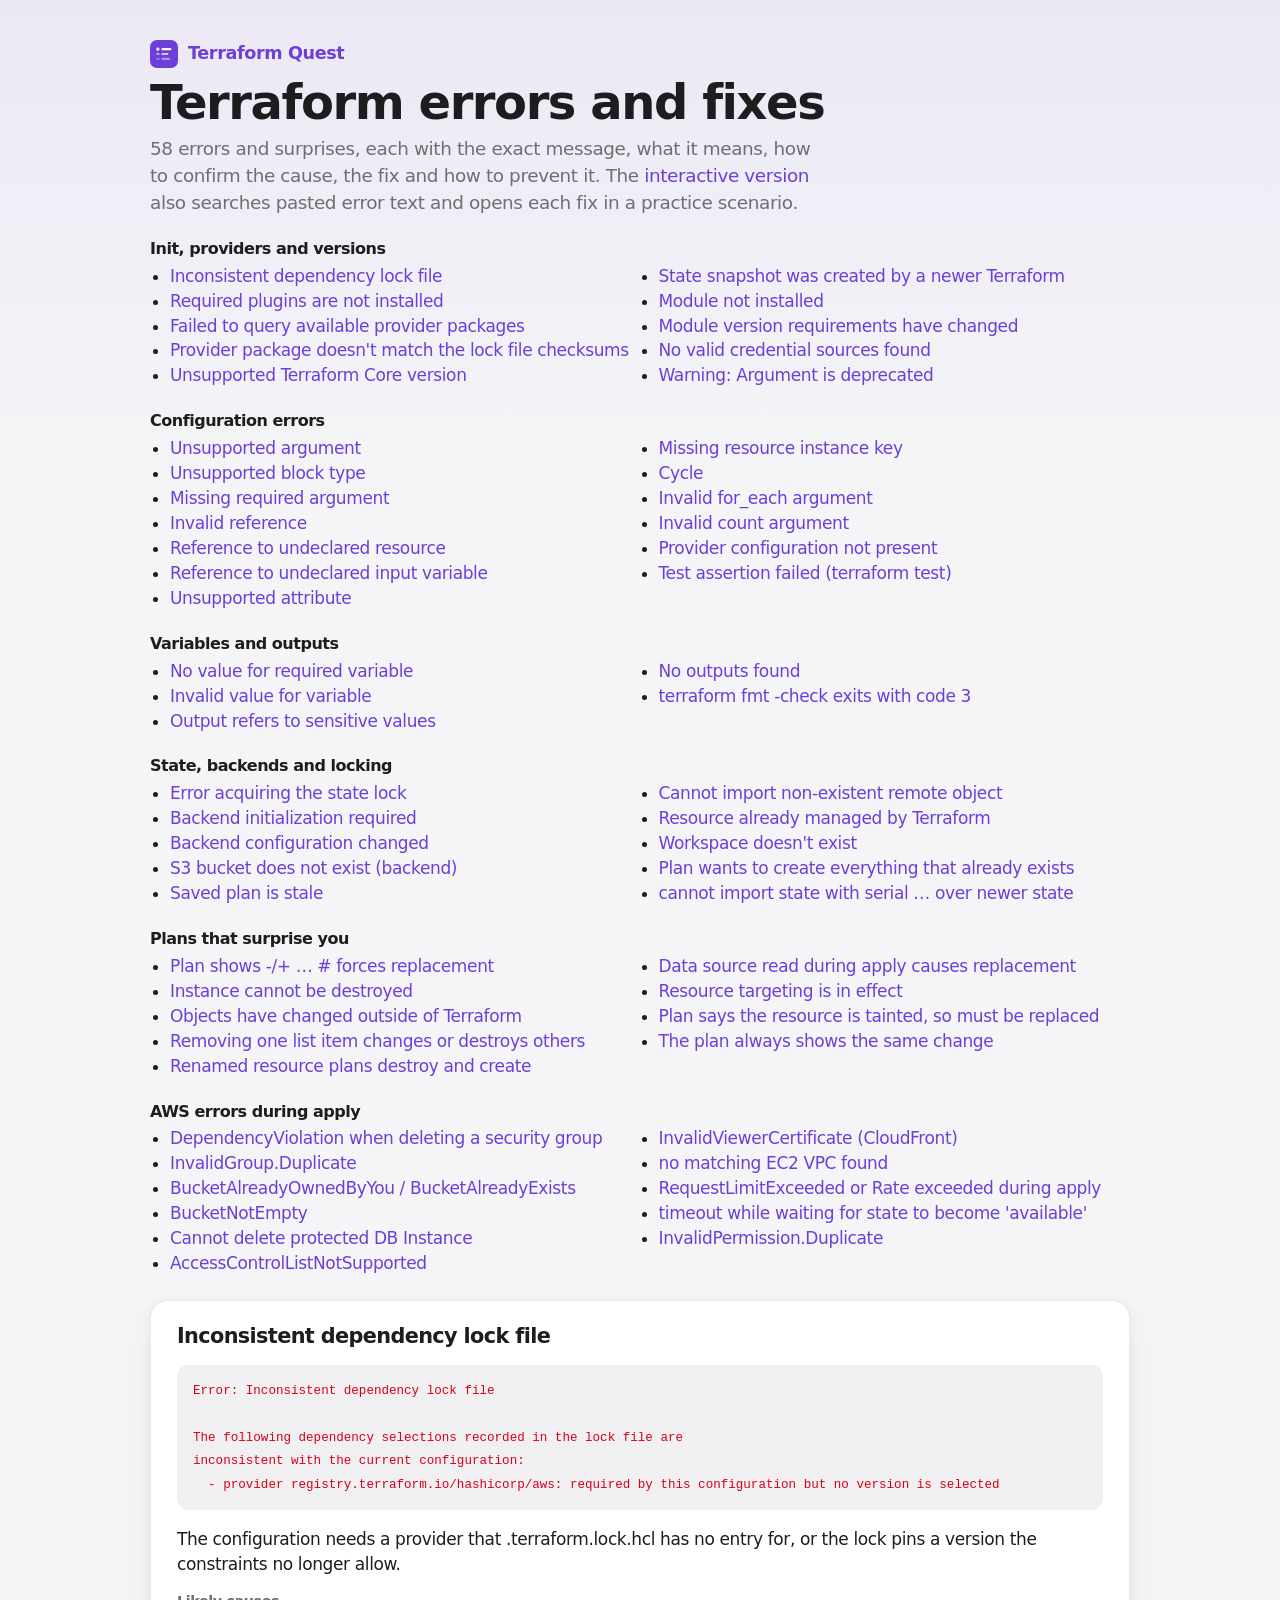
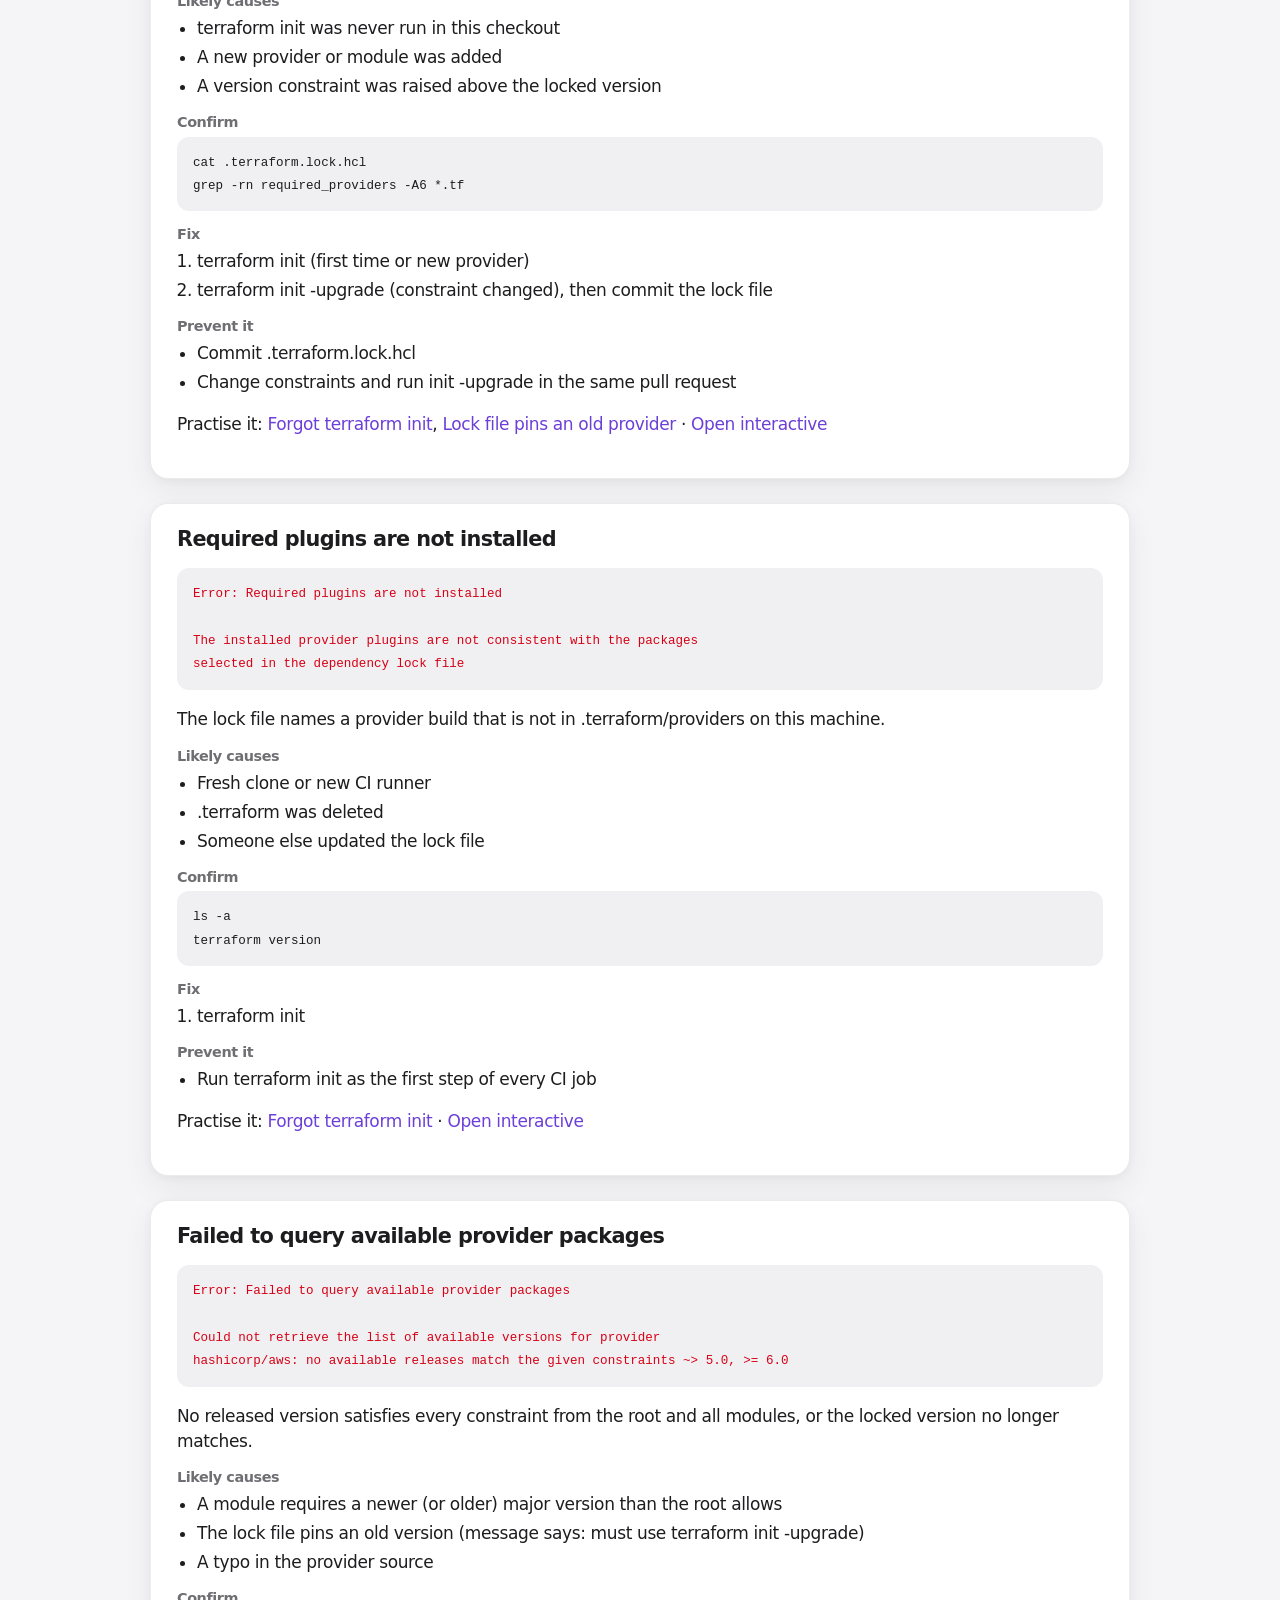
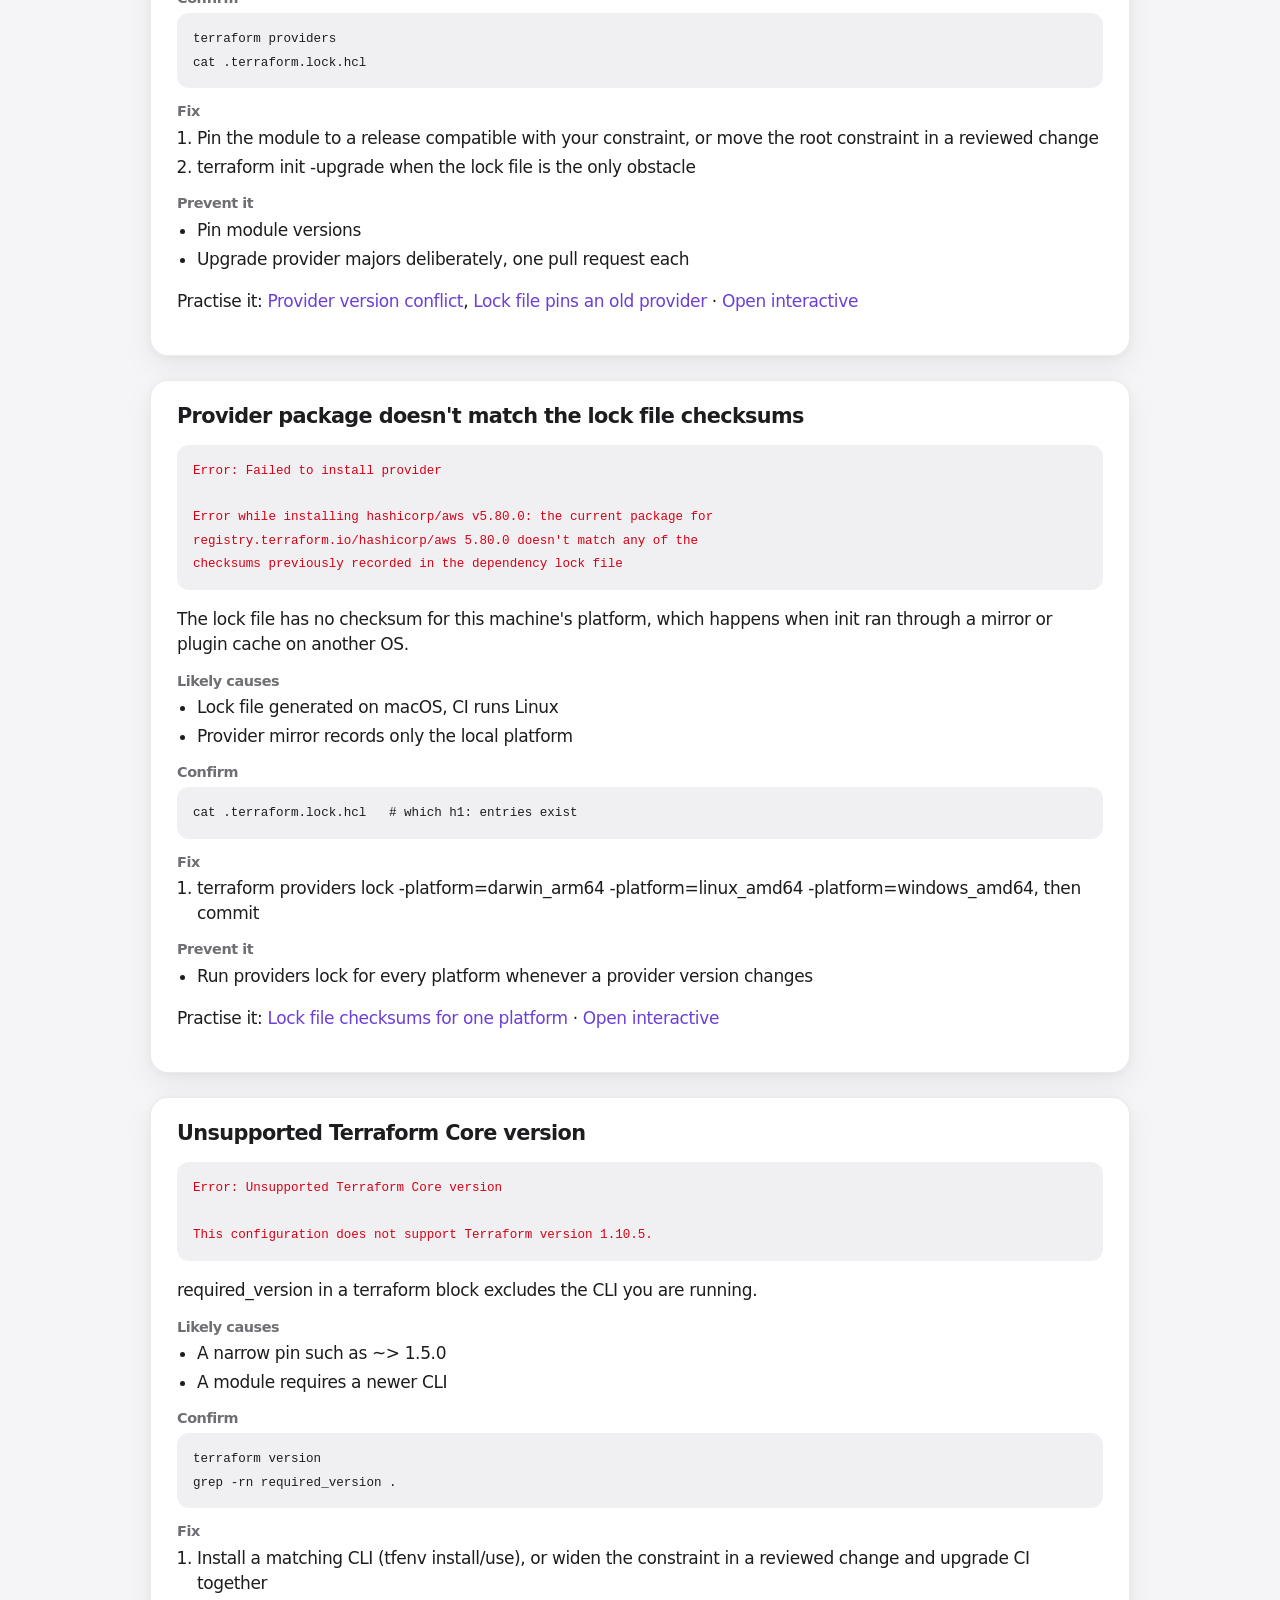
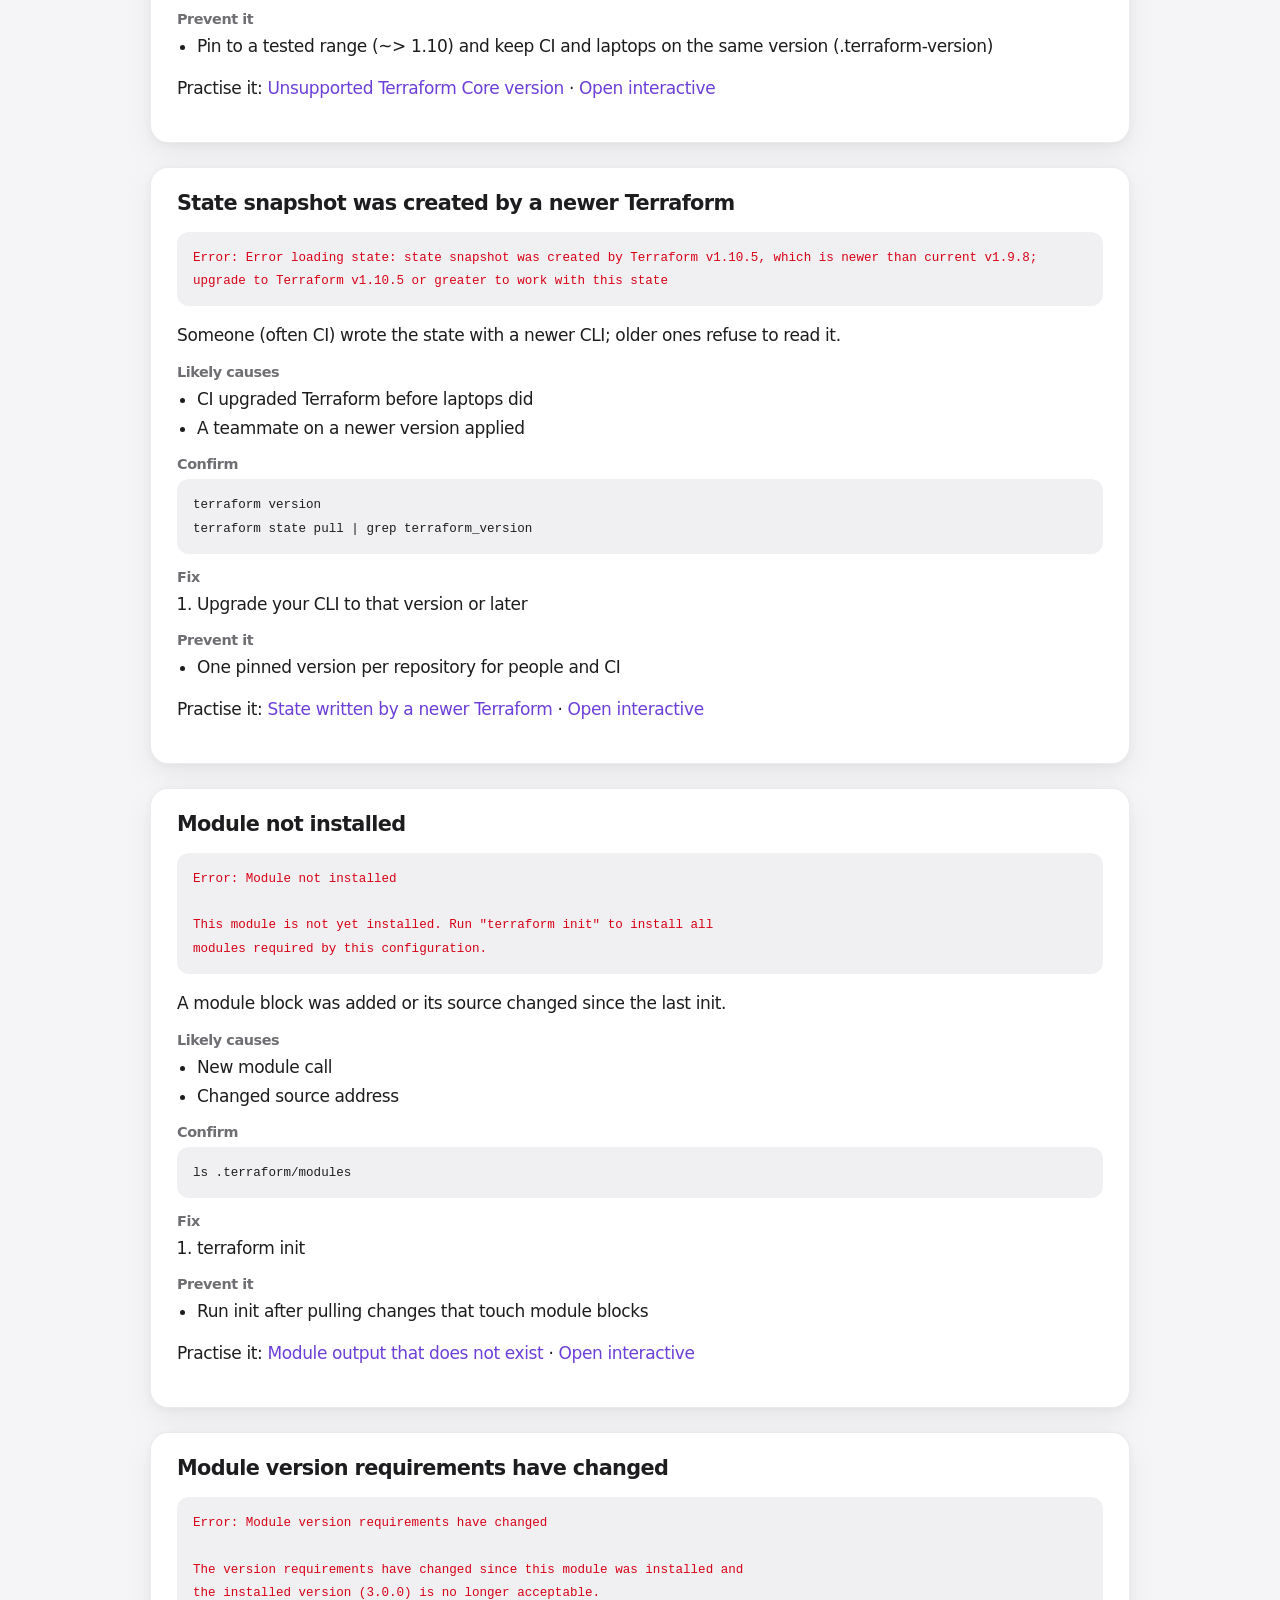
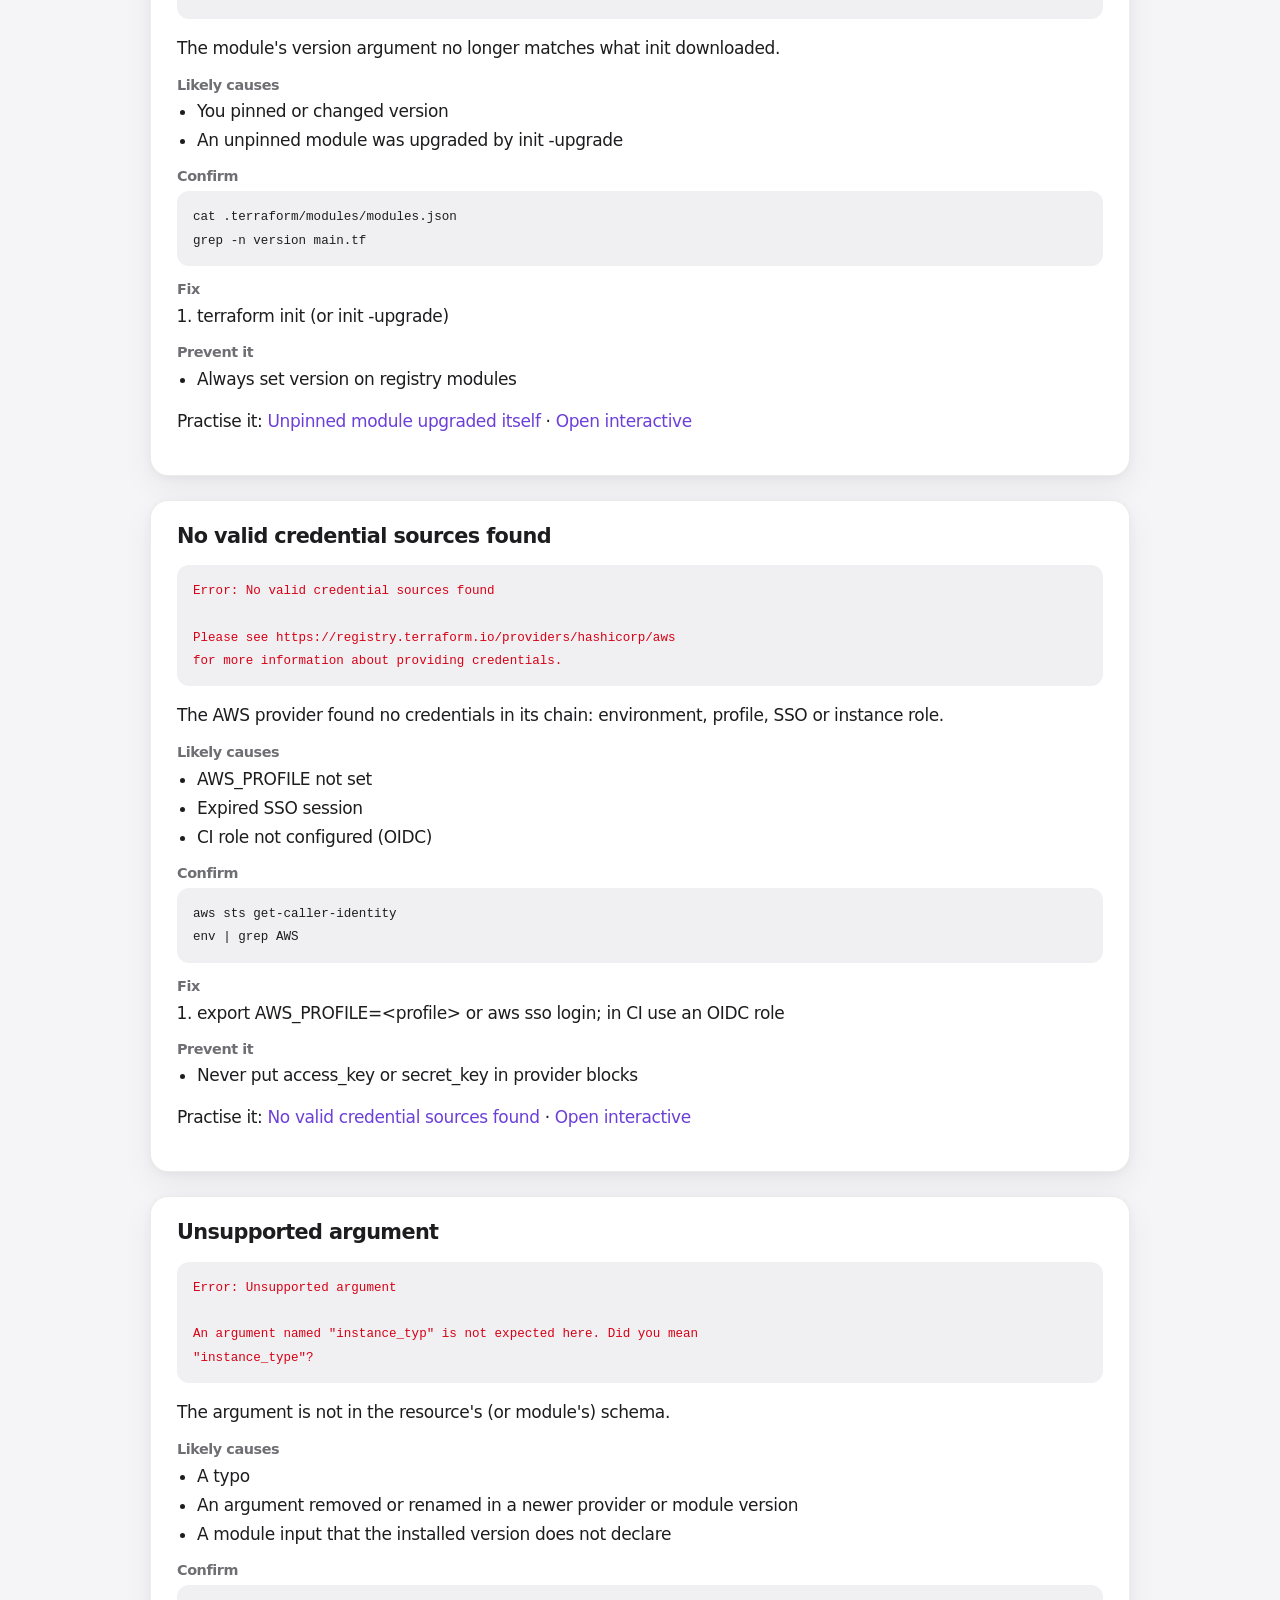
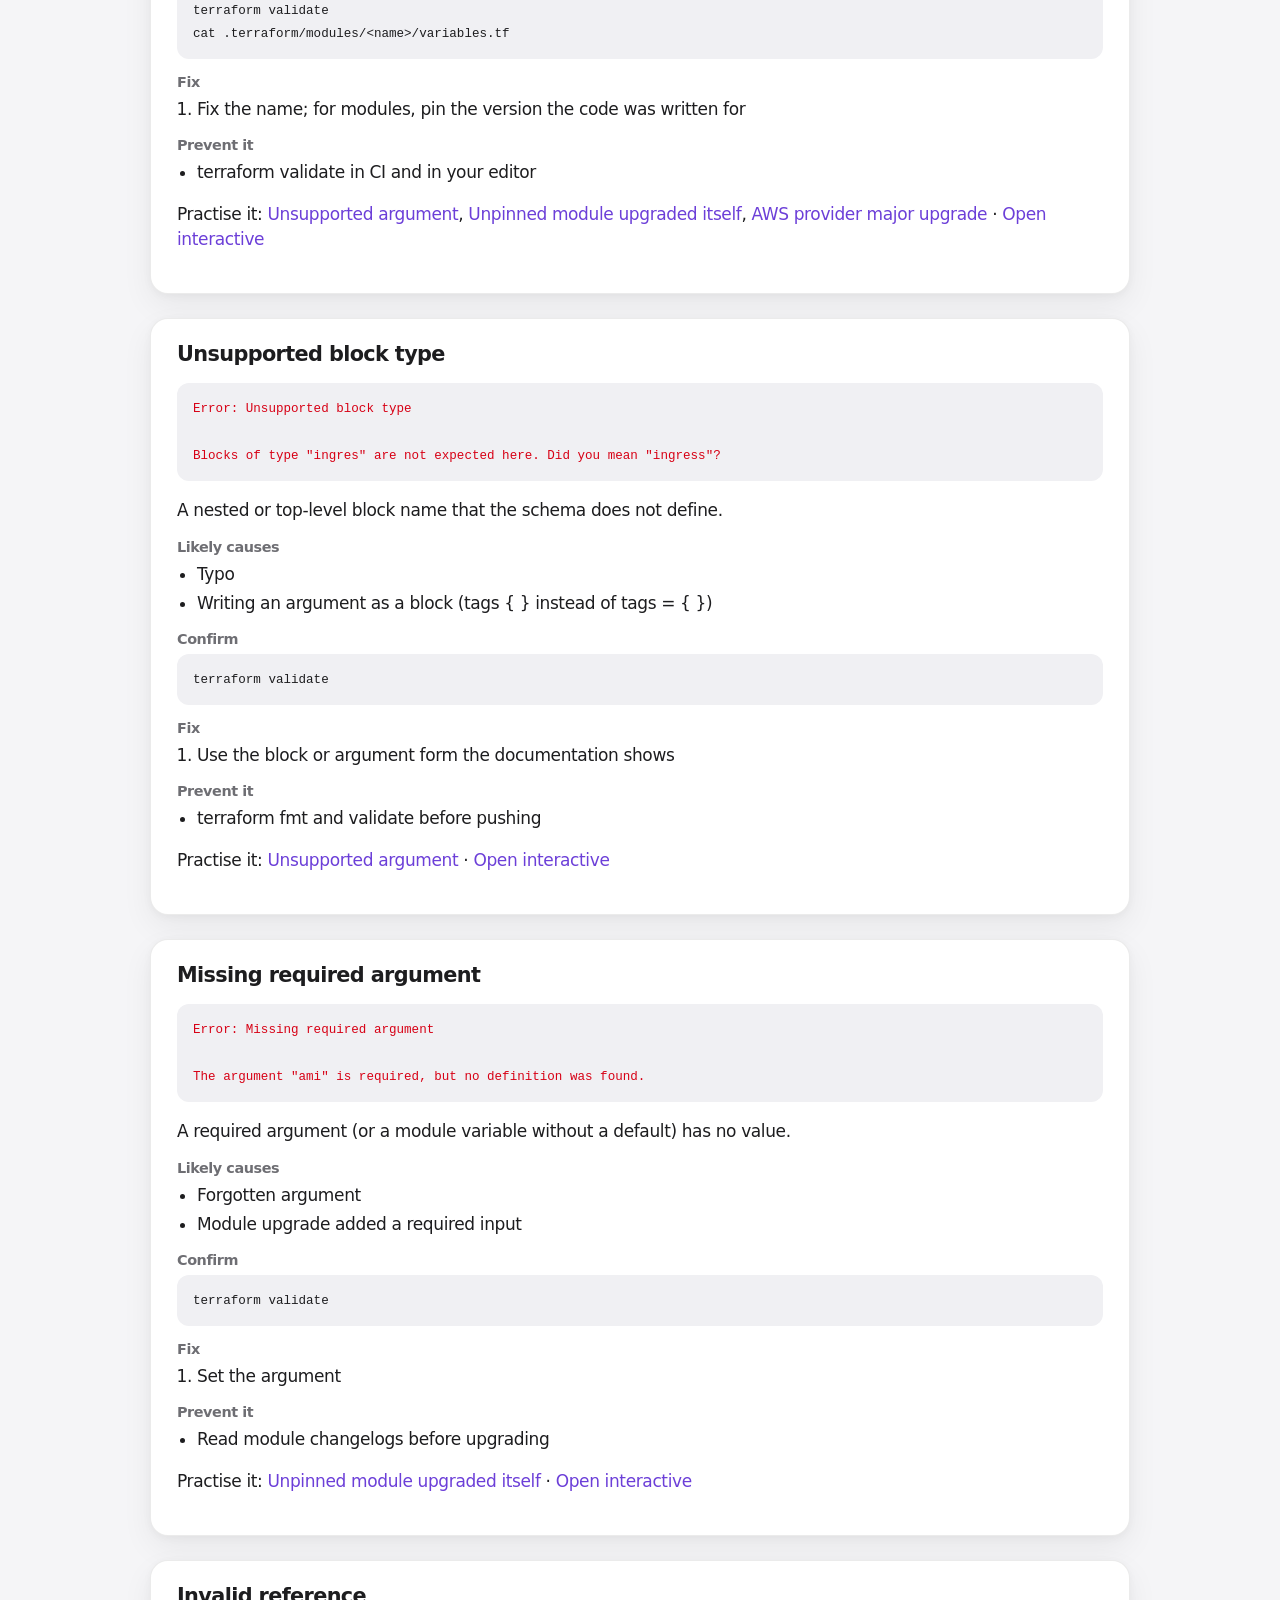
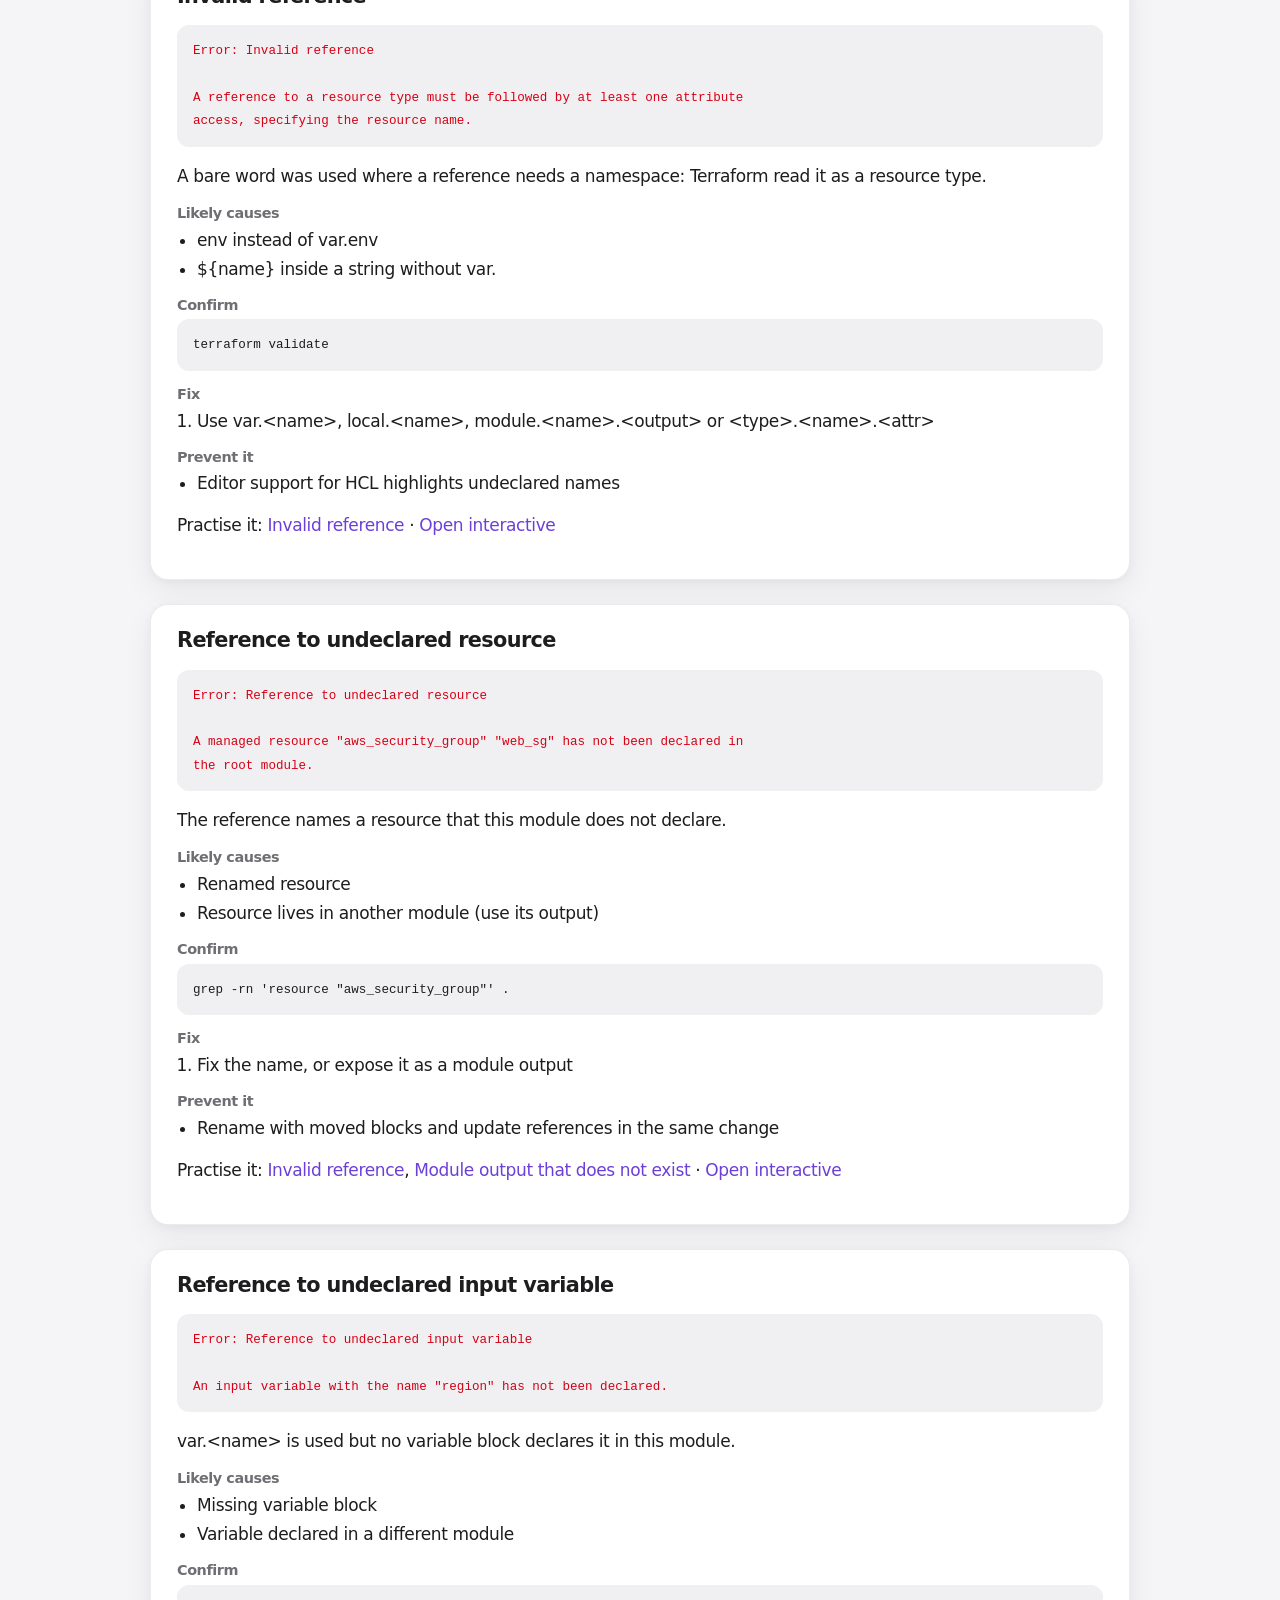
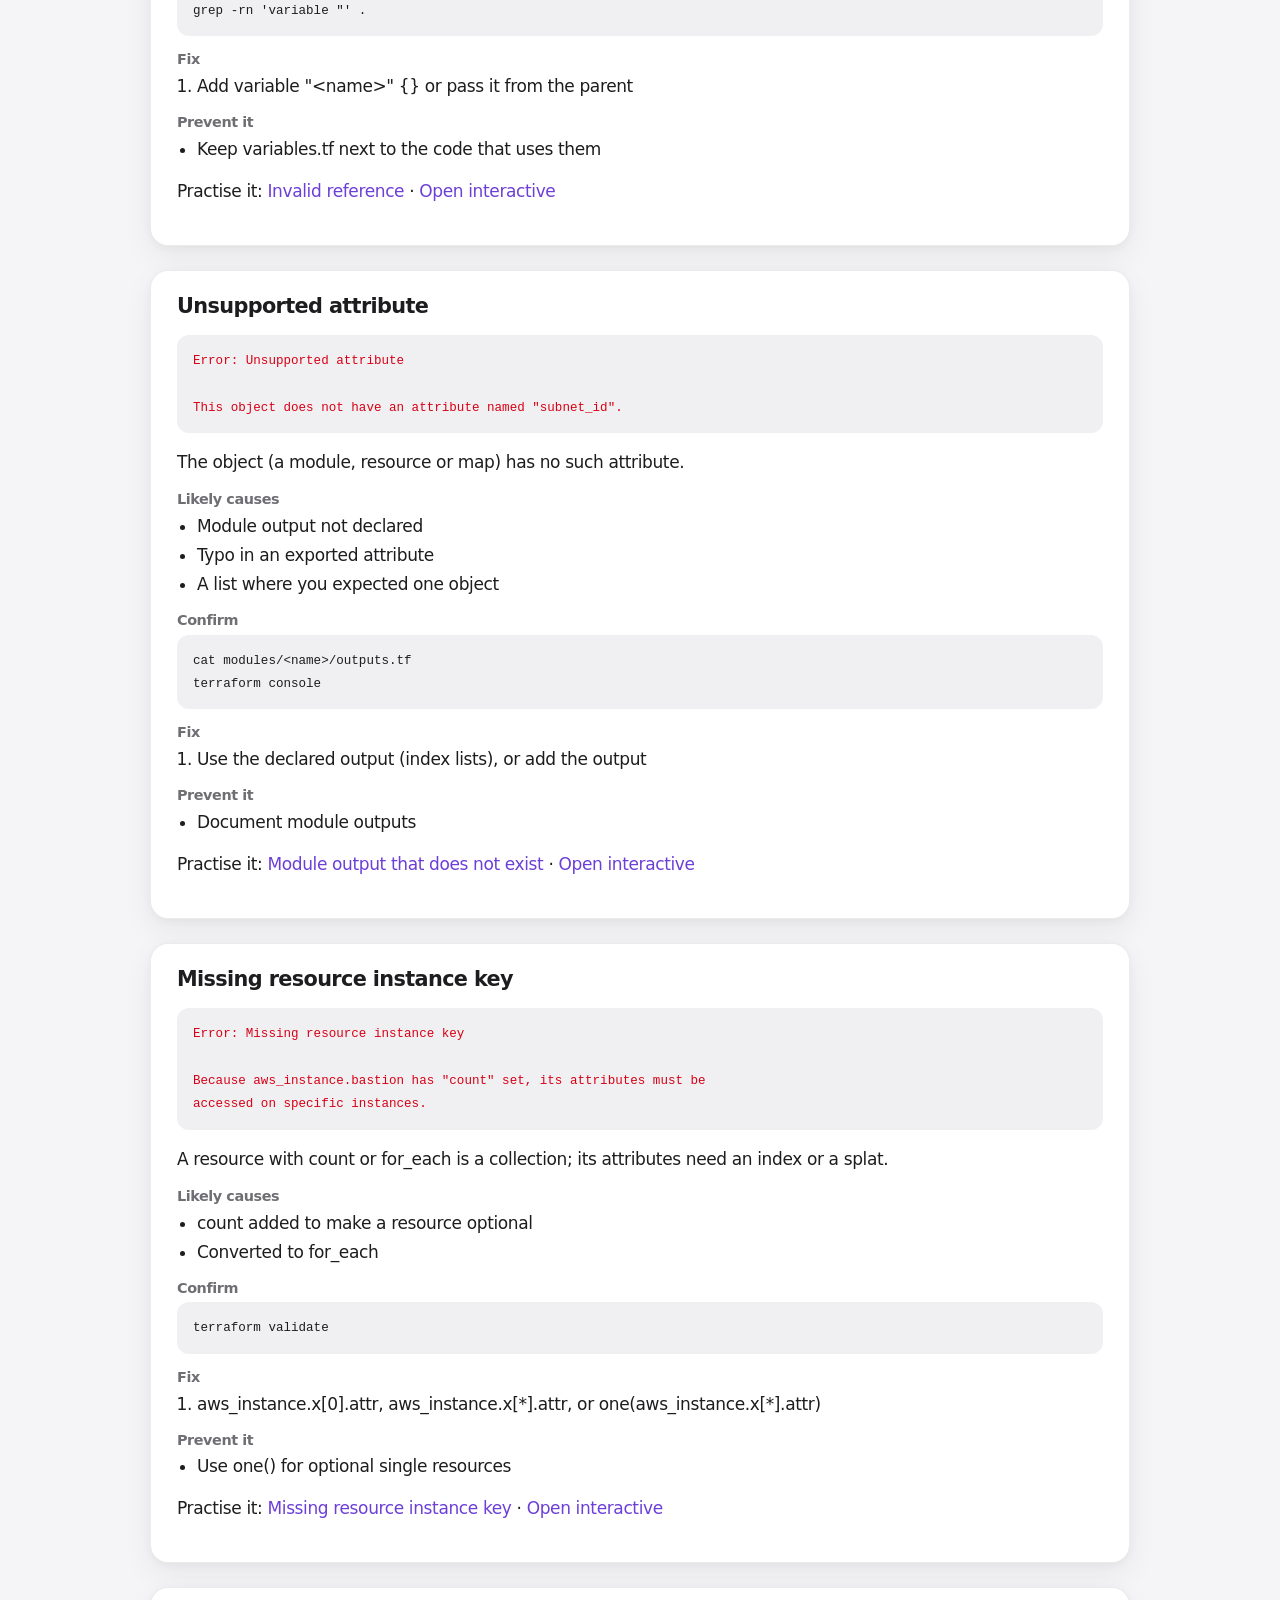
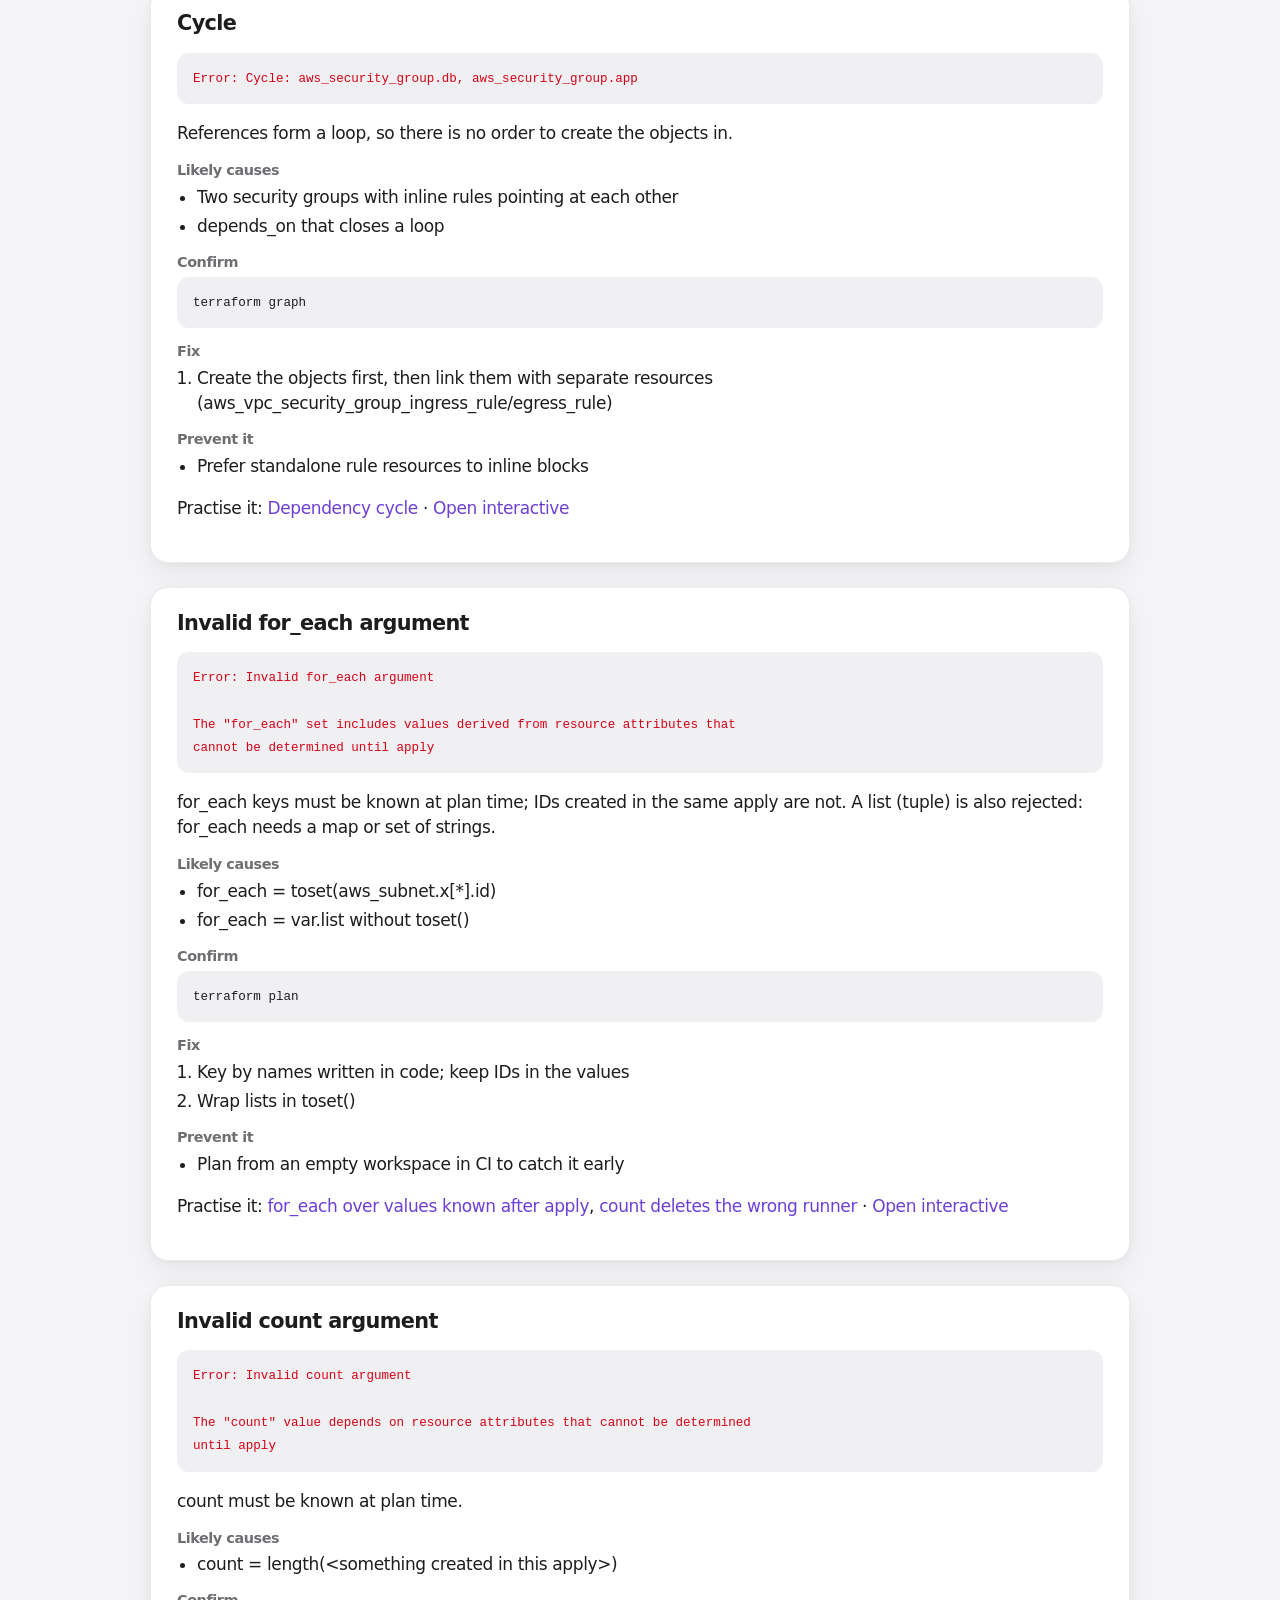
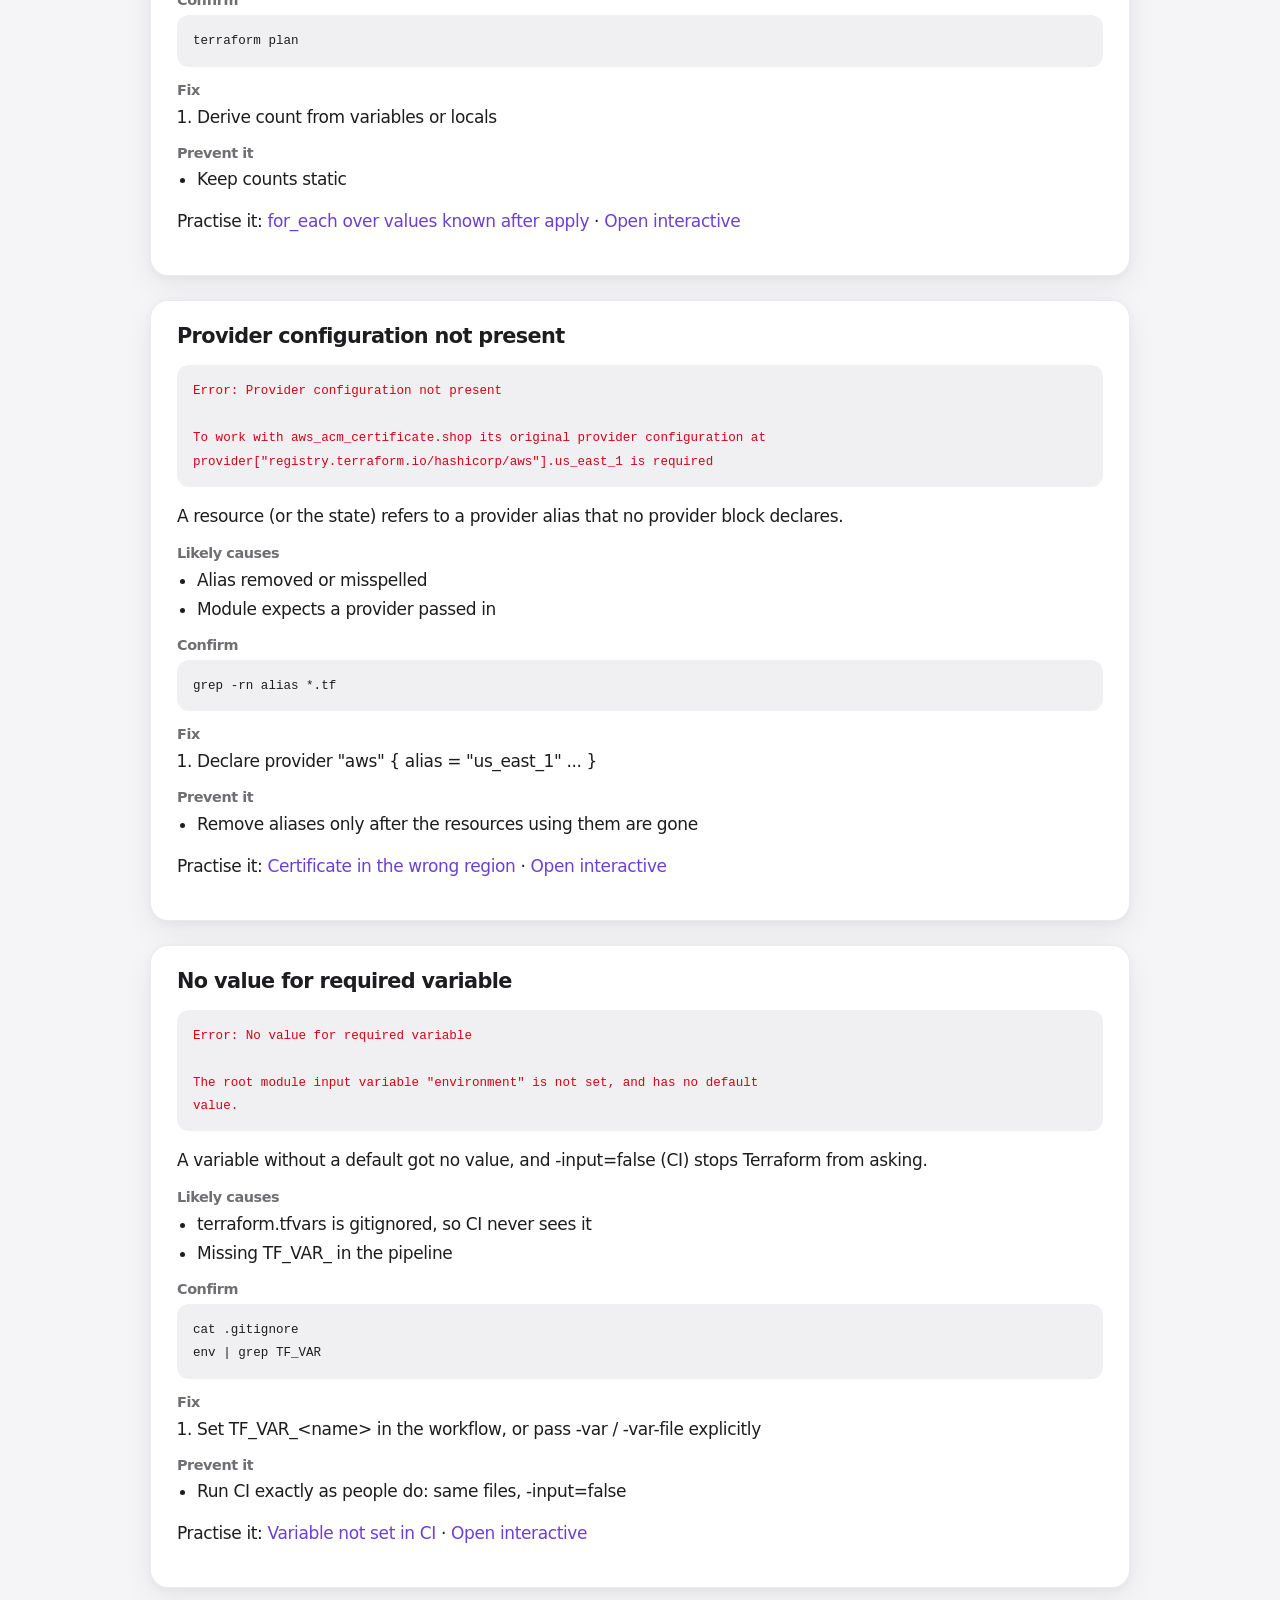
==== commit 44f32c47: "Add six production incidents and finish the quiz The playground now covers API throttling (max_retri" ====
--- a/site/problems.html
+++ b/site/problems.html
@@ -4,7 +4,7 @@
   <meta charset="utf-8">
   <meta name="viewport" content="width=device-width, initial-scale=1">
   <meta http-equiv="Content-Security-Policy" content="default-src 'self'; script-src 'self'; style-src 'self'; img-src 'self' data:; connect-src 'none'; base-uri 'none'; form-action 'none'">
-  <meta name="description" content="Every common Terraform error with its exact message, what it means, the likely causes, how to confirm, the fix and how to prevent it: 49 entries.">
+  <meta name="description" content="Every common Terraform error with its exact message, what it means, the likely causes, how to confirm, the fix and how to prevent it: 58 entries.">
   <meta property="og:type" content="article">
   <meta property="og:title" content="Terraform errors and fixes: Terraform Quest">
   <meta property="og:description" content="Exact Terraform error messages with causes, fixes and prevention.">
@@ -17,7 +17,7 @@
   <main class="wrap problems-page">
     <p class="eyebrow"><img src="logo.svg" alt="" width="28" height="28"><a href="./">Terraform Quest</a></p>
     <h1>Terraform errors and fixes</h1>
-    <p class="lede">49 errors and surprises, each with the exact message, what it means, how to confirm the cause, the fix and how to prevent it. The <a href="./#doctor">interactive version</a> also searches pasted error text and opens each fix in a practice scenario.</p>
+    <p class="lede">58 errors and surprises, each with the exact message, what it means, how to confirm the cause, the fix and how to prevent it. The <a href="./#doctor">interactive version</a> also searches pasted error text and opens each fix in a practice scenario.</p>
     <nav aria-label="Problems">
       <h2>Init, providers and versions</h2>
       <ul>
@@ -30,6 +30,7 @@
         <li><a href="#module-not-installed">Module not installed</a></li>
         <li><a href="#module-version">Module version requirements have changed</a></li>
         <li><a href="#credentials">No valid credential sources found</a></li>
+        <li><a href="#deprecated-argument">Warning: Argument is deprecated</a></li>
       </ul>
       <h2>Configuration errors</h2>
       <ul>
@@ -45,6 +46,7 @@
         <li><a href="#invalid-for-each">Invalid for_each argument</a></li>
         <li><a href="#invalid-count">Invalid count argument</a></li>
         <li><a href="#provider-not-present">Provider configuration not present</a></li>
+        <li><a href="#test-assertion">Test assertion failed (terraform test)</a></li>
       </ul>
       <h2>Variables and outputs</h2>
       <ul>
@@ -64,6 +66,8 @@
         <li><a href="#import-missing">Cannot import non-existent remote object</a></li>
         <li><a href="#already-managed">Resource already managed by Terraform</a></li>
         <li><a href="#workspace-missing">Workspace doesn't exist</a></li>
+        <li><a href="#empty-state">Plan wants to create everything that already exists</a></li>
+        <li><a href="#state-push-serial">cannot import state with serial … over newer state</a></li>
       </ul>
       <h2>Plans that surprise you</h2>
       <ul>
@@ -74,6 +78,8 @@
         <li><a href="#renamed-resource">Renamed resource plans destroy and create</a></li>
         <li><a href="#known-after-apply">Data source read during apply causes replacement</a></li>
         <li><a href="#targeting">Resource targeting is in effect</a></li>
+        <li><a href="#tainted">Plan says the resource is tainted, so must be replaced</a></li>
+        <li><a href="#perpetual-diff">The plan always shows the same change</a></li>
       </ul>
       <h2>AWS errors during apply</h2>
       <ul>
@@ -85,6 +91,9 @@
         <li><a href="#acl-not-supported">AccessControlListNotSupported</a></li>
         <li><a href="#viewer-certificate">InvalidViewerCertificate (CloudFront)</a></li>
         <li><a href="#data-not-found">no matching EC2 VPC found</a></li>
+        <li><a href="#throttling">RequestLimitExceeded or Rate exceeded during apply</a></li>
+        <li><a href="#create-timeout">timeout while waiting for state to become 'available'</a></li>
+        <li><a href="#duplicate-permission">InvalidPermission.Duplicate</a></li>
       </ul>
     </nav>
     <section class="card problem" id="inconsistent-lock">
@@ -261,7 +270,7 @@
       <ol><li>Fix the name; for modules, pin the version the code was written for</li></ol>
       <h3>Prevent it</h3>
       <ul><li>terraform validate in CI and in your editor</li></ul>
-      <p>Practise it: <a href="./#play/unsupported">Unsupported argument</a>, <a href="./#play/modpin">Unpinned module upgraded itself</a> · <a href="./#fix/unsupported-argument">Open interactive</a></p>
+      <p>Practise it: <a href="./#play/unsupported">Unsupported argument</a>, <a href="./#play/modpin">Unpinned module upgraded itself</a>, <a href="./#play/awsv5upgrade">AWS provider major upgrade</a> · <a href="./#fix/unsupported-argument">Open interactive</a></p>
     </section>
     <section class="card problem" id="unsupported-block">
       <h2>Unsupported block type</h2>
@@ -894,6 +903,157 @@
       <h3>Prevent it</h3>
       <ul><li>Tag consistently from code</li></ul>
       <p>Practise it: <a href="./#play/datanotfound">Data source not found</a> · <a href="./#fix/data-not-found">Open interactive</a></p>
+    </section>
+    <section class="card problem" id="throttling">
+      <h2>RequestLimitExceeded or Rate exceeded during apply</h2>
+      <pre class="err"><code>Error: creating EC2 Instance: operation error EC2: RunInstances, exceeded maximum number of attempts, 1, https response error StatusCode: 503, RequestID: ..., api error RequestLimitExceeded: Request limit exceeded.</code></pre>
+      <p>AWS throttled the API calls and the provider gave up retrying. Part of the apply succeeded; the rest is still to do.</p>
+      <h3>Likely causes</h3>
+      <ul><li>max_retries set very low in the provider block</li><li>A large apply at the default -parallelism=10</li><li>Other tools using the same account's API quota</li></ul>
+      <h3>Confirm</h3>
+      <pre><code>grep -n max_retries *.tf
+terraform state list | wc -l</code></pre>
+      <h3>Fix</h3>
+      <ol><li>Remove max_retries (default retries with backoff) or raise it</li><li>terraform apply -parallelism=3 for very large changes</li><li>Run apply again: completed resources are in state</li></ol>
+      <h3>Prevent it</h3>
+      <ul><li>Keep provider retries at their default</li><li>Split very large states</li><li>Spread scheduled pipelines over time</li></ul>
+      <p>Practise it: <a href="./#play/throttling">API rate limit during apply</a> · <a href="./#fix/throttling">Open interactive</a></p>
+    </section>
+    <section class="card problem" id="create-timeout">
+      <h2>timeout while waiting for state to become 'available'</h2>
+      <pre class="err"><code>Error: waiting for RDS DB Instance (warehouse-db) create: timeout while waiting for state to become 'available' (last state: 'creating', timeout: 40m0s)</code></pre>
+      <p>The API accepted the create, but the object was not ready within the provider's wait time. Terraform records it as tainted.</p>
+      <h3>Likely causes</h3>
+      <ul><li>Restores from large snapshots</li><li>Big instances, Multi-AZ, encryption on large volumes</li><li>A slow region or a service incident</li></ul>
+      <h3>Confirm</h3>
+      <pre><code>aws rds describe-db-instances   # is it available now?
+terraform state show &lt;addr&gt;   # tainted?</code></pre>
+      <h3>Fix</h3>
+      <ol><li>If the object is healthy: terraform untaint &lt;addr&gt;</li><li>Add a timeouts { create = &quot;120m&quot; } block for next time</li></ol>
+      <h3>Prevent it</h3>
+      <ul><li>Set timeouts on slow resources</li><li>Read plans after a failed apply before applying again</li></ul>
+      <p>Practise it: <a href="./#play/timeouts">Timeout leaves a tainted database</a> · <a href="./#fix/create-timeout">Open interactive</a></p>
+    </section>
+    <section class="card problem" id="tainted">
+      <h2>Plan says the resource is tainted, so must be replaced</h2>
+      <pre class="err"><code>  # aws_db_instance.warehouse is tainted, so must be replaced
+-/+ resource &quot;aws_db_instance&quot; &quot;warehouse&quot; {</code></pre>
+      <p>State marks the object as not fully created (a failed or timed-out create, a failed provisioner, or terraform taint), so the next apply replaces it.</p>
+      <h3>Likely causes</h3>
+      <ul><li>Create timed out</li><li>Provisioner failed</li><li>Someone ran terraform taint</li></ul>
+      <h3>Confirm</h3>
+      <pre><code>terraform state show &lt;addr&gt;
+Check the real object in the console or CLI</code></pre>
+      <h3>Fix</h3>
+      <ol><li>Healthy object: terraform untaint &lt;addr&gt;</li><li>Broken object: let the replacement happen, ideally with -replace for clarity</li></ol>
+      <h3>Prevent it</h3>
+      <ul><li>Timeouts that fit the resource</li><li>Avoid provisioners</li></ul>
+      <p>Practise it: <a href="./#play/timeouts">Timeout leaves a tainted database</a>, <a href="./#play/taint">Replace a broken instance</a> · <a href="./#fix/tainted">Open interactive</a></p>
+    </section>
+    <section class="card problem" id="empty-state">
+      <h2>Plan wants to create everything that already exists</h2>
+      <pre class="err"><code>Plan: 2 to add, 0 to change, 0 to destroy.
+(every resource shows &quot;will be created&quot;, but they all exist)</code></pre>
+      <p>Terraform is reading an empty or different state: wrong backend, bucket, key or workspace, or the state was overwritten.</p>
+      <h3>Likely causes</h3>
+      <ul><li>state push -force of an empty file</li><li>Wrong backend key or workspace</li><li>init -reconfigure instead of -migrate-state</li></ul>
+      <h3>Confirm</h3>
+      <pre><code>terraform workspace show
+terraform state list
+aws s3api list-object-versions --bucket &lt;bucket&gt; --prefix &lt;key&gt;</code></pre>
+      <h3>Fix</h3>
+      <ol><li>Point at the right backend or workspace</li><li>Restore the last good version: aws s3api get-object ... --version-id &lt;id&gt; recovered.tfstate, then terraform state push -force recovered.tfstate</li></ol>
+      <h3>Prevent it</h3>
+      <ul><li>Versioning on the state bucket</li><li>Never apply a plan that creates things you know exist</li></ul>
+      <p>Practise it: <a href="./#play/staterecover">Restore an overwritten state</a>, <a href="./#play/backendmigrate">Move state to an S3 backend</a>, <a href="./#play/backendbucket">Backend bucket does not exist</a> · <a href="./#fix/empty-state">Open interactive</a></p>
+    </section>
+    <section class="card problem" id="state-push-serial">
+      <h2>cannot import state with serial … over newer state</h2>
+      <pre class="err"><code>Failed to write state: cannot import state with serial 2 over newer state with serial 3</code></pre>
+      <p>terraform state push refuses to replace a newer state (higher serial) or one with a different lineage.</p>
+      <h3>Likely causes</h3>
+      <ul><li>Restoring an older version</li><li>Pushing a state from another configuration</li></ul>
+      <h3>Confirm</h3>
+      <pre><code>terraform state pull | grep -E 'serial|lineage'
+grep -E 'serial|lineage' &lt;file&gt;</code></pre>
+      <h3>Fix</h3>
+      <ol><li>If you are restoring on purpose and have checked the file: terraform state push -force &lt;file&gt;</li></ol>
+      <h3>Prevent it</h3>
+      <ul><li>Use state push only for recovery, with a backup of the current state</li></ul>
+      <p>Practise it: <a href="./#play/staterecover">Restore an overwritten state</a> · <a href="./#fix/state-push-serial">Open interactive</a></p>
+    </section>
+    <section class="card problem" id="deprecated-argument">
+      <h2>Warning: Argument is deprecated</h2>
+      <pre class="err"><code>Warning: Argument is deprecated
+
+  with aws_s3_bucket.reports,
+  on main.tf line 3, in resource &quot;aws_s3_bucket&quot; &quot;reports&quot;:
+   3:   acl    = &quot;private&quot;
+
+Use the aws_s3_bucket_acl resource instead</code></pre>
+      <p>The argument still works but will be removed in a future major version of the provider.</p>
+      <h3>Likely causes</h3>
+      <ul><li>Code written for an older provider (S3 inline acl, versioning, lifecycle_rule)</li></ul>
+      <h3>Confirm</h3>
+      <pre><code>terraform validate
+Read the provider's upgrade guide</code></pre>
+      <h3>Fix</h3>
+      <ol><li>Move to the replacement resource or argument, checking the plan shows no replacement</li></ol>
+      <h3>Prevent it</h3>
+      <ul><li>Fix deprecations before each provider major upgrade</li></ul>
+      <p>Practise it: <a href="./#play/awsv5upgrade">AWS provider major upgrade</a> · <a href="./#fix/deprecated-argument">Open interactive</a></p>
+    </section>
+    <section class="card problem" id="test-assertion">
+      <h2>Test assertion failed (terraform test)</h2>
+      <pre class="err"><code>Error: Test assertion failed
+
+  on tests/naming.tftest.hcl line 10, in run &quot;bucket_name_has_environment&quot;:
+  10:     condition     = aws_s3_bucket.logs.bucket == &quot;quest-logs-dev&quot;
+
+The logs bucket name must end with the environment.</code></pre>
+      <p>A run block's assert condition was false for the planned (or applied) values.</p>
+      <h3>Likely causes</h3>
+      <ul><li>A code change broke a convention the test encodes</li><li>The test's variables no longer match the module</li></ul>
+      <h3>Confirm</h3>
+      <pre><code>terraform test -verbose
+terraform console   # evaluate the expression</code></pre>
+      <h3>Fix</h3>
+      <ol><li>Fix the code; change the test only when the rule itself changed, in a reviewed change</li></ol>
+      <h3>Prevent it</h3>
+      <ul><li>Run terraform test in CI on every pull request</li></ul>
+      <p>Practise it: <a href="./#play/tftest">terraform test fails</a> · <a href="./#fix/test-assertion">Open interactive</a></p>
+    </section>
+    <section class="card problem" id="perpetual-diff">
+      <h2>The plan always shows the same change</h2>
+      <pre class="err"><code>  # aws_security_group.db will be updated in-place
+  ~ resource &quot;aws_security_group&quot; &quot;db&quot; {
+      - ingress {
+          - from_port   = 9187 -&gt; null</code></pre>
+      <p>Two owners manage the same thing, or a value never matches what the provider reads back, so every apply undoes the other.</p>
+      <h3>Likely causes</h3>
+      <ul><li>Inline security group rules mixed with aws_vpc_security_group_*_rule resources</li><li>An autoscaler or other tool owning an attribute</li><li>depends_on deferring data sources</li></ul>
+      <h3>Confirm</h3>
+      <pre><code>terraform plan twice, with an apply between
+grep -rn 'security_group_id' *.tf</code></pre>
+      <h3>Fix</h3>
+      <ol><li>One owner per thing: all inline or all separate rules; ignore_changes for attributes another system manages</li></ol>
+      <h3>Prevent it</h3>
+      <ul><li>Agree on one style per resource type across teams</li></ul>
+      <p>Practise it: <a href="./#play/perpetualdiff">A plan that never settles</a>, <a href="./#play/ignorechanges">Every apply resets the autoscaler</a>, <a href="./#play/dependson">depends_on replaces the app server</a> · <a href="./#fix/perpetual-diff">Open interactive</a></p>
+    </section>
+    <section class="card problem" id="duplicate-permission">
+      <h2>InvalidPermission.Duplicate</h2>
+      <pre class="err"><code>Error: creating VPC Security Group Ingress Rule: InvalidPermission.Duplicate: the specified rule &quot;peer: 10.0.1.0/24, TCP, from port: 5432, to port: 5432, ALLOW&quot; already exists</code></pre>
+      <p>The rule already exists on the group, often as an inline rule or one added by hand.</p>
+      <h3>Likely causes</h3>
+      <ul><li>Moving inline rules to separate resources without importing them</li><li>A rule created in the console</li></ul>
+      <h3>Confirm</h3>
+      <pre><code>aws ec2 describe-security-group-rules --filters Name=group-id,Values=&lt;sg&gt;</code></pre>
+      <h3>Fix</h3>
+      <ol><li>Import the existing rule by its sgr- ID, or remove the duplicate first</li></ol>
+      <h3>Prevent it</h3>
+      <ul><li>Do not mix inline and standalone rules</li></ul>
+      <p>Practise it: <a href="./#play/perpetualdiff">A plan that never settles</a> · <a href="./#fix/duplicate-permission">Open interactive</a></p>
     </section>
   </main>
   <footer class="foot">
--- a/site/style.css
+++ b/site/style.css
@@ -305,7 +305,7 @@
 #doctor-out h4 { margin: 20px 0 8px; font-size: .9rem; color: var(--muted); font-weight: 600; letter-spacing: -.01em; }
 #doctor-out ul { margin: 0; padding-left: 20px; }
 #doctor-out .card { min-width: 0; }
-#doctor-out pre { max-width: 100%; white-space: pre; }
+#doctor-out pre { max-width: 100%; white-space: pre-wrap; overflow-wrap: anywhere; }
 .doctor-practise { display: flex; flex-wrap: wrap; align-items: center; gap: 8px; margin-top: 16px; }
 .doctor-practise > span { margin-right: 4px; }
 
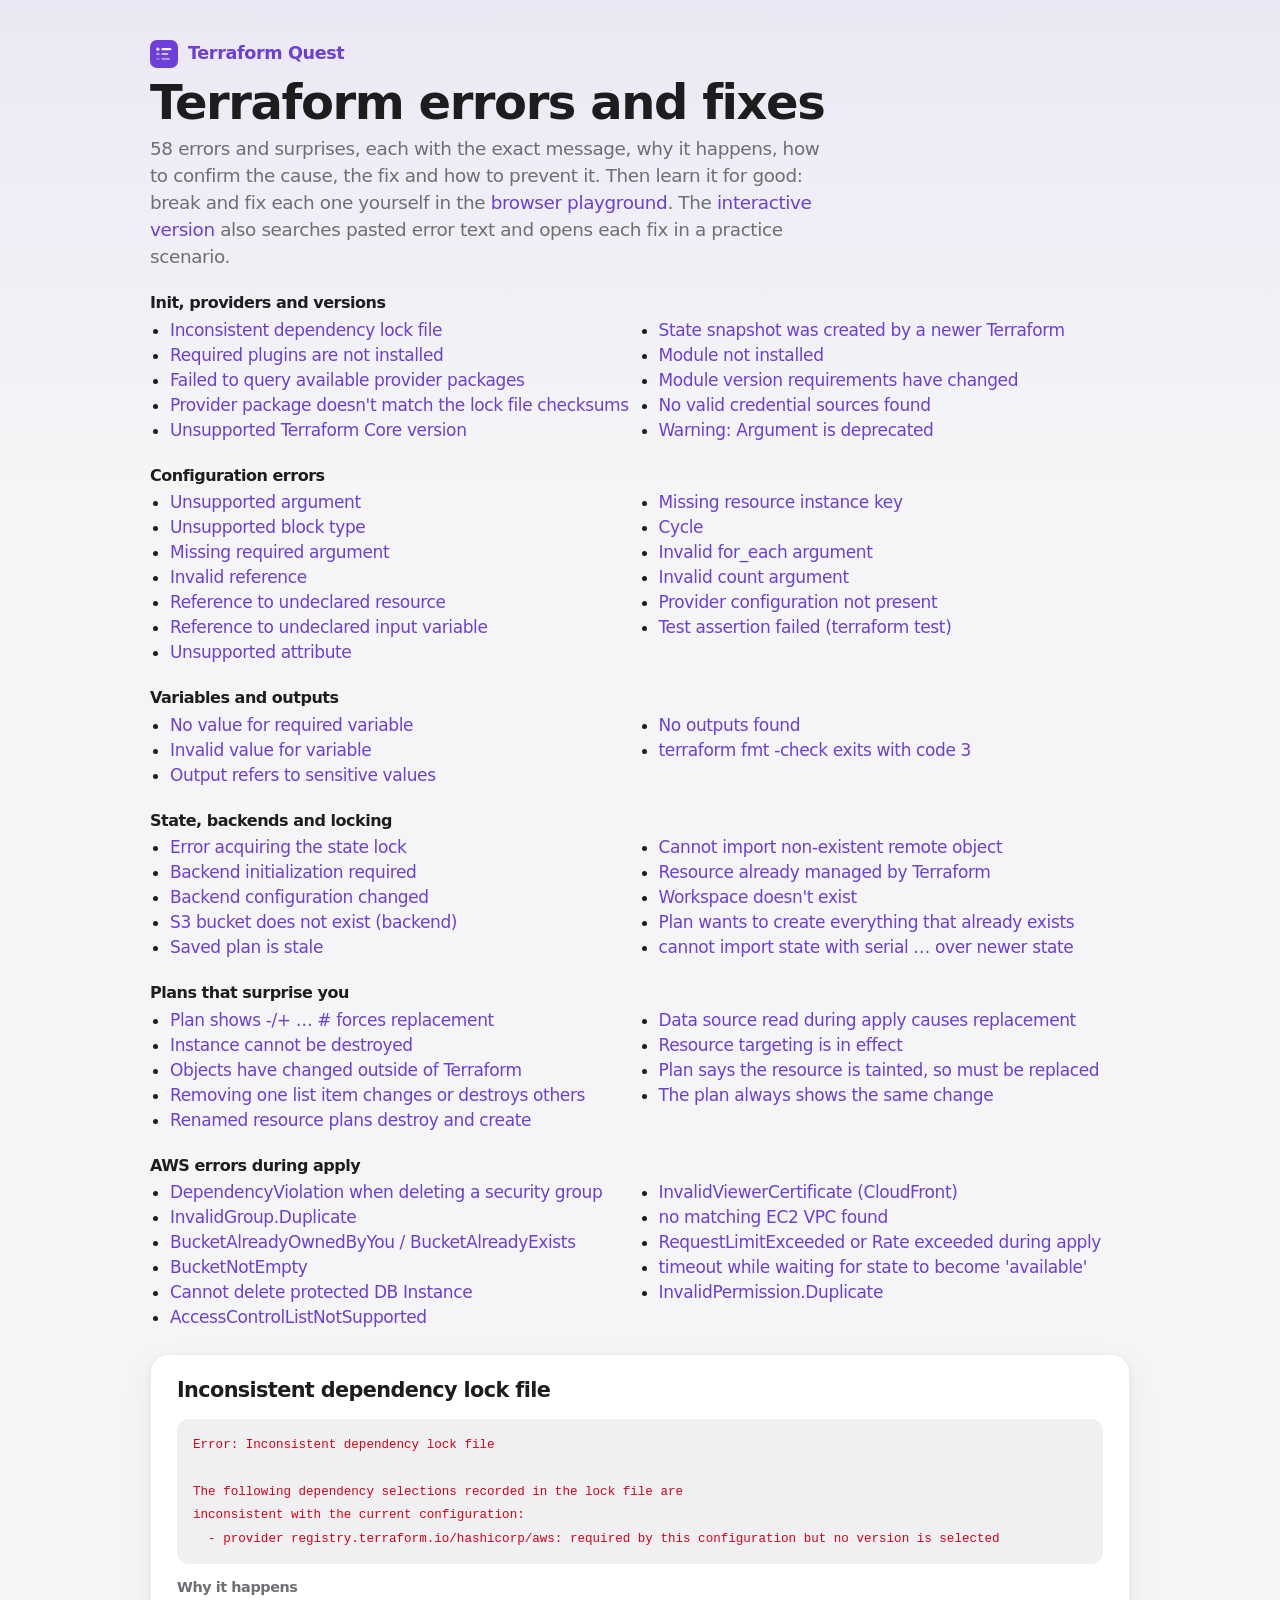
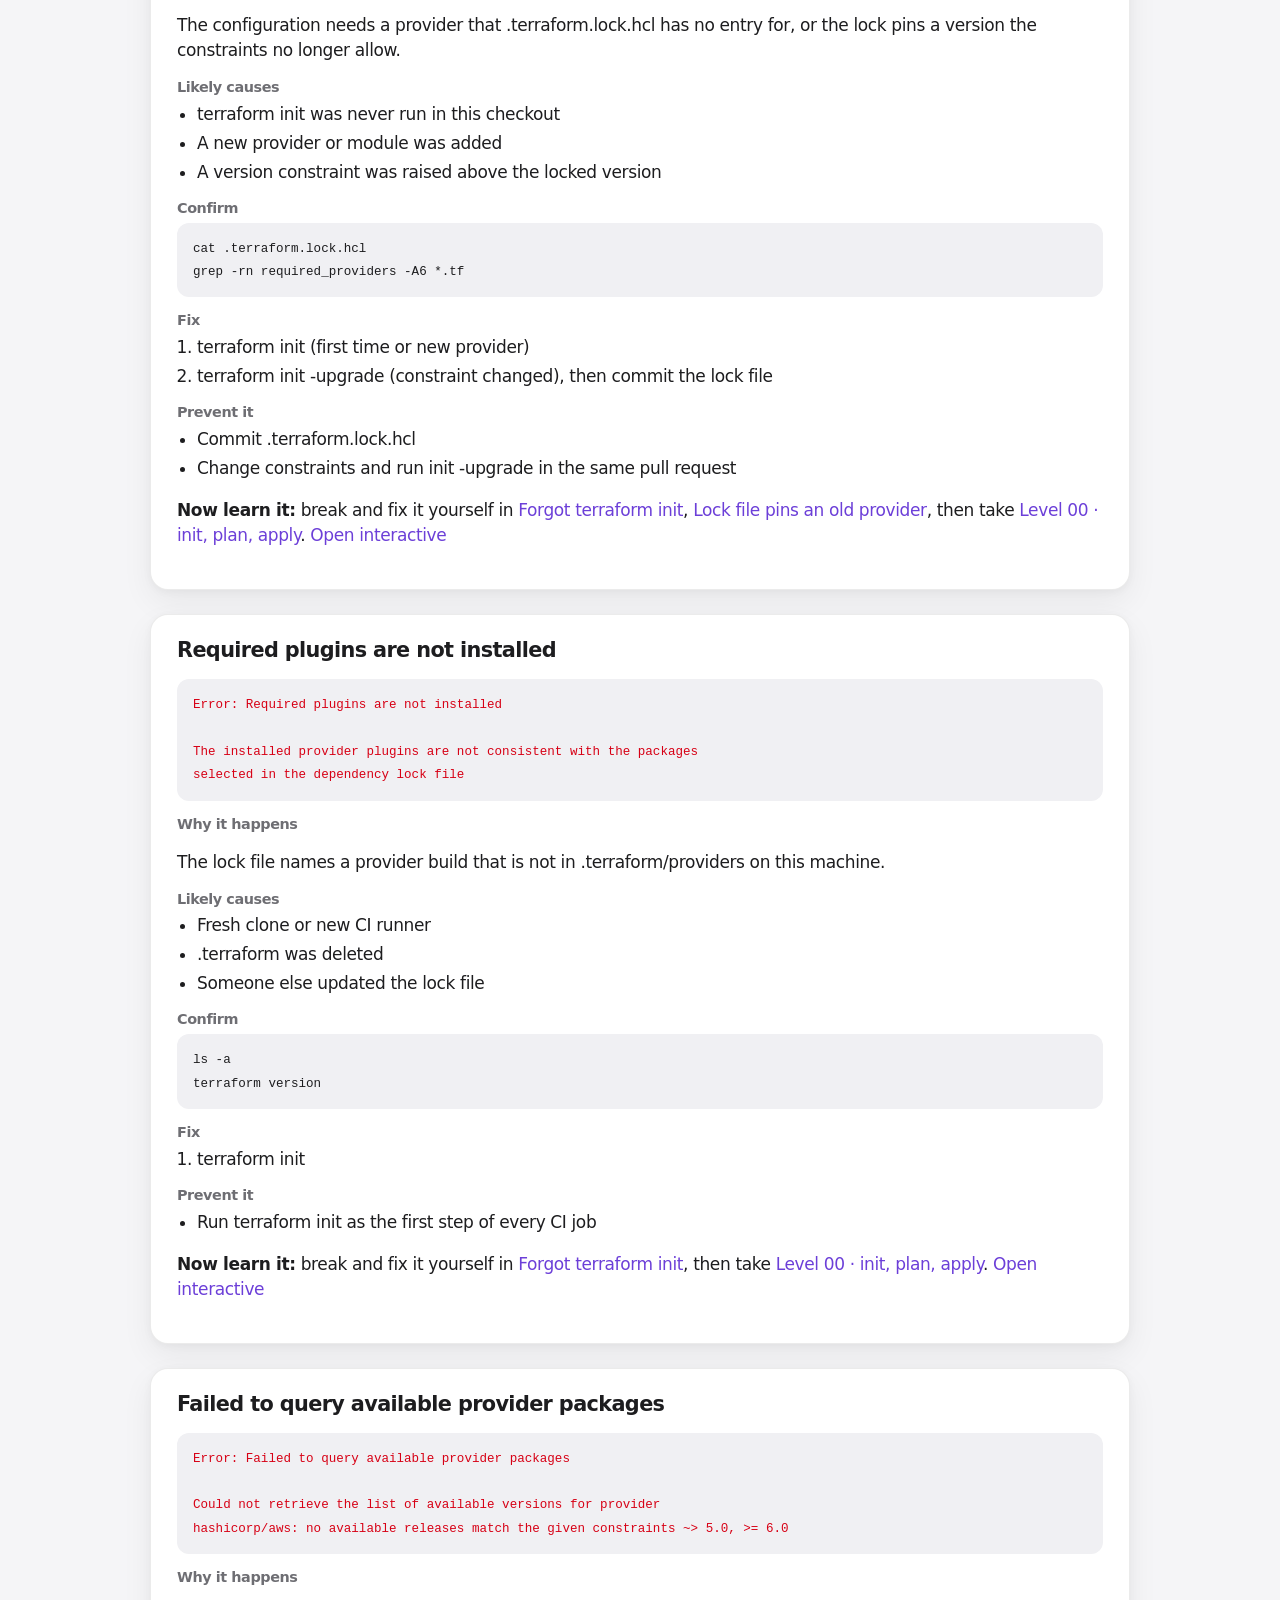
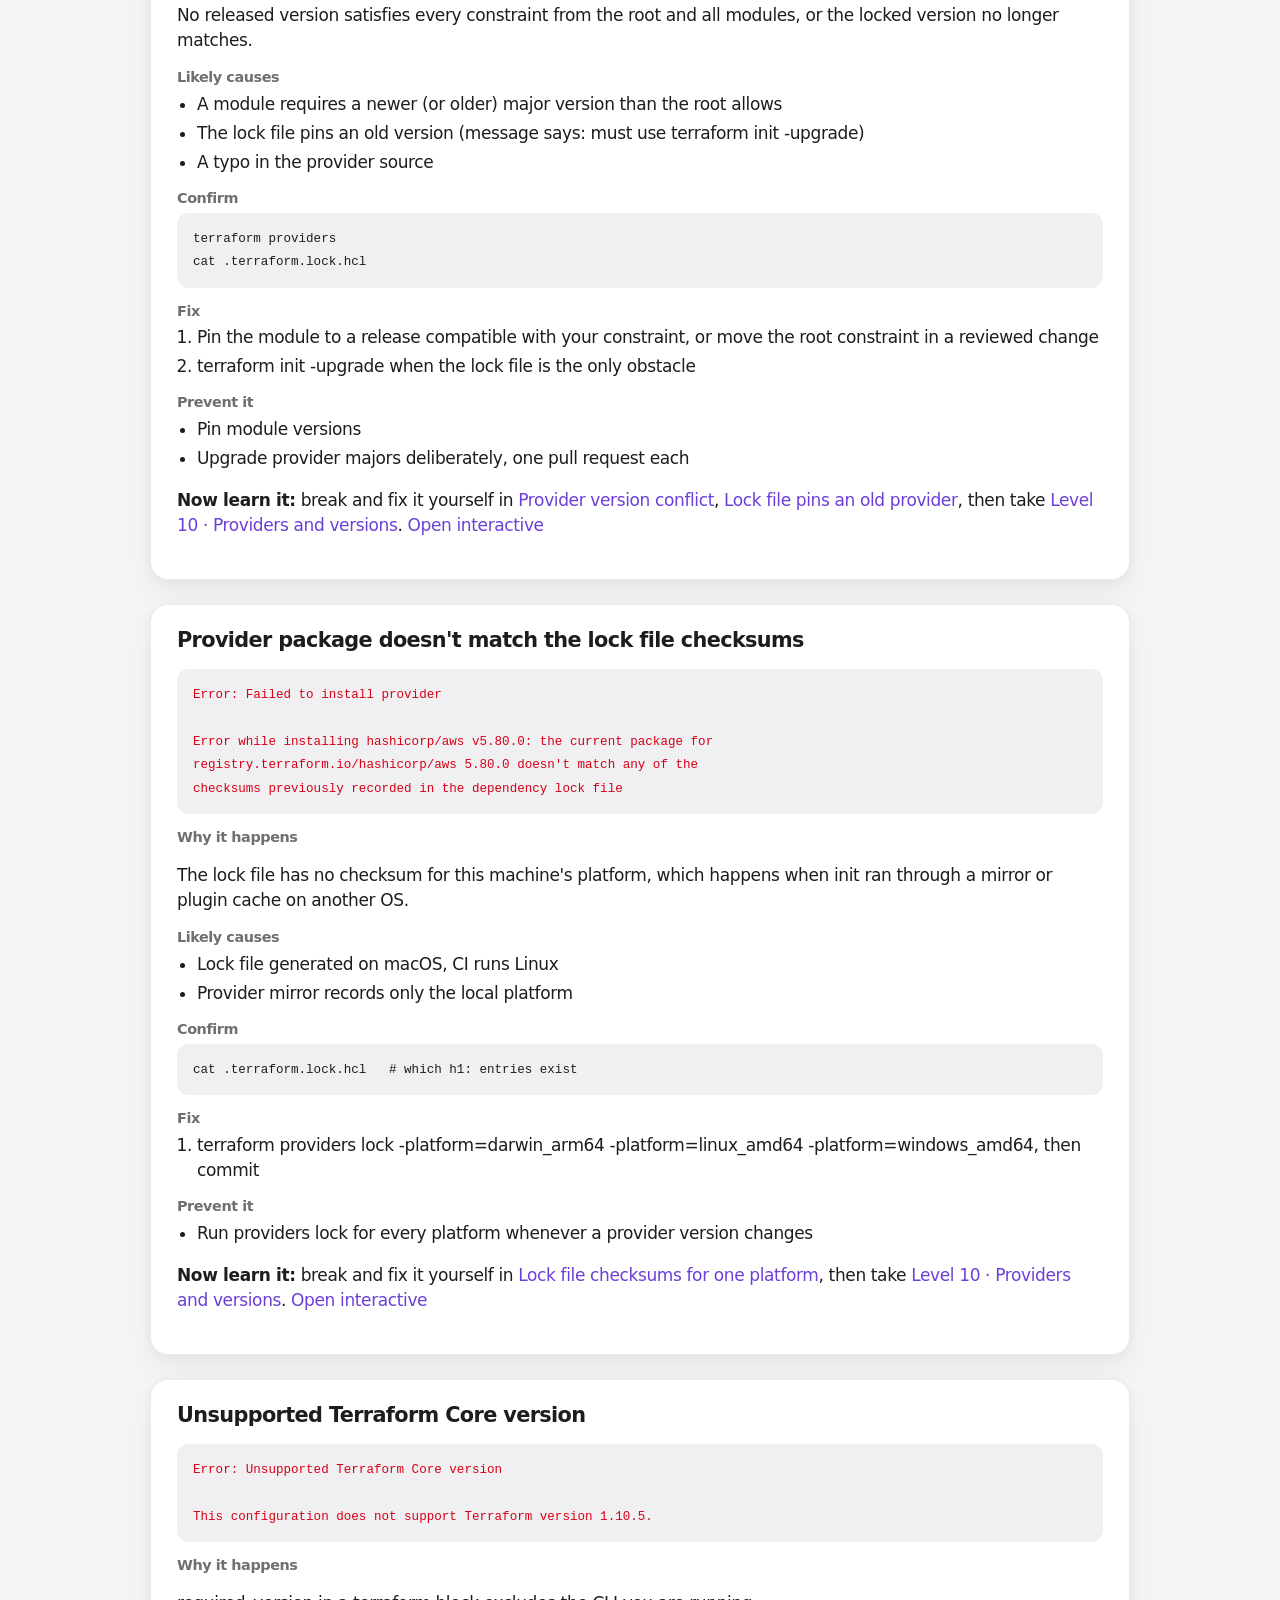
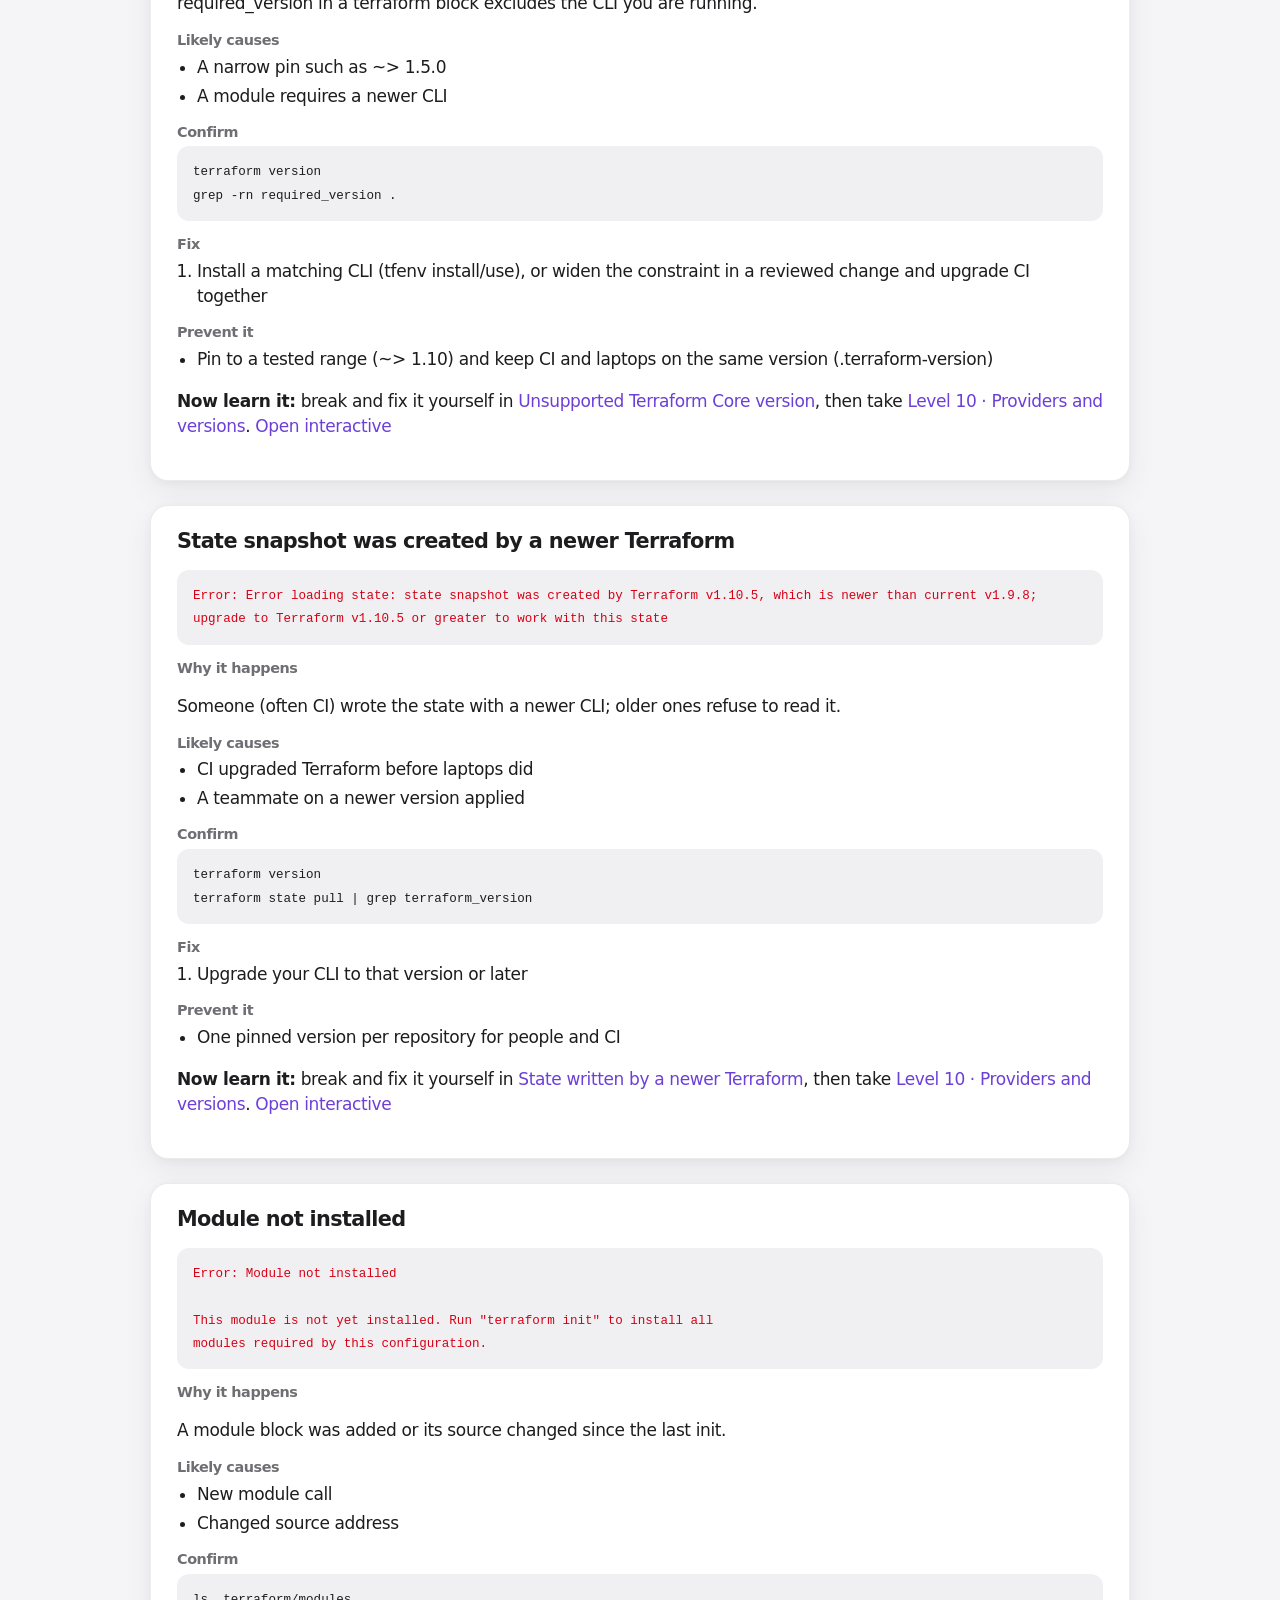
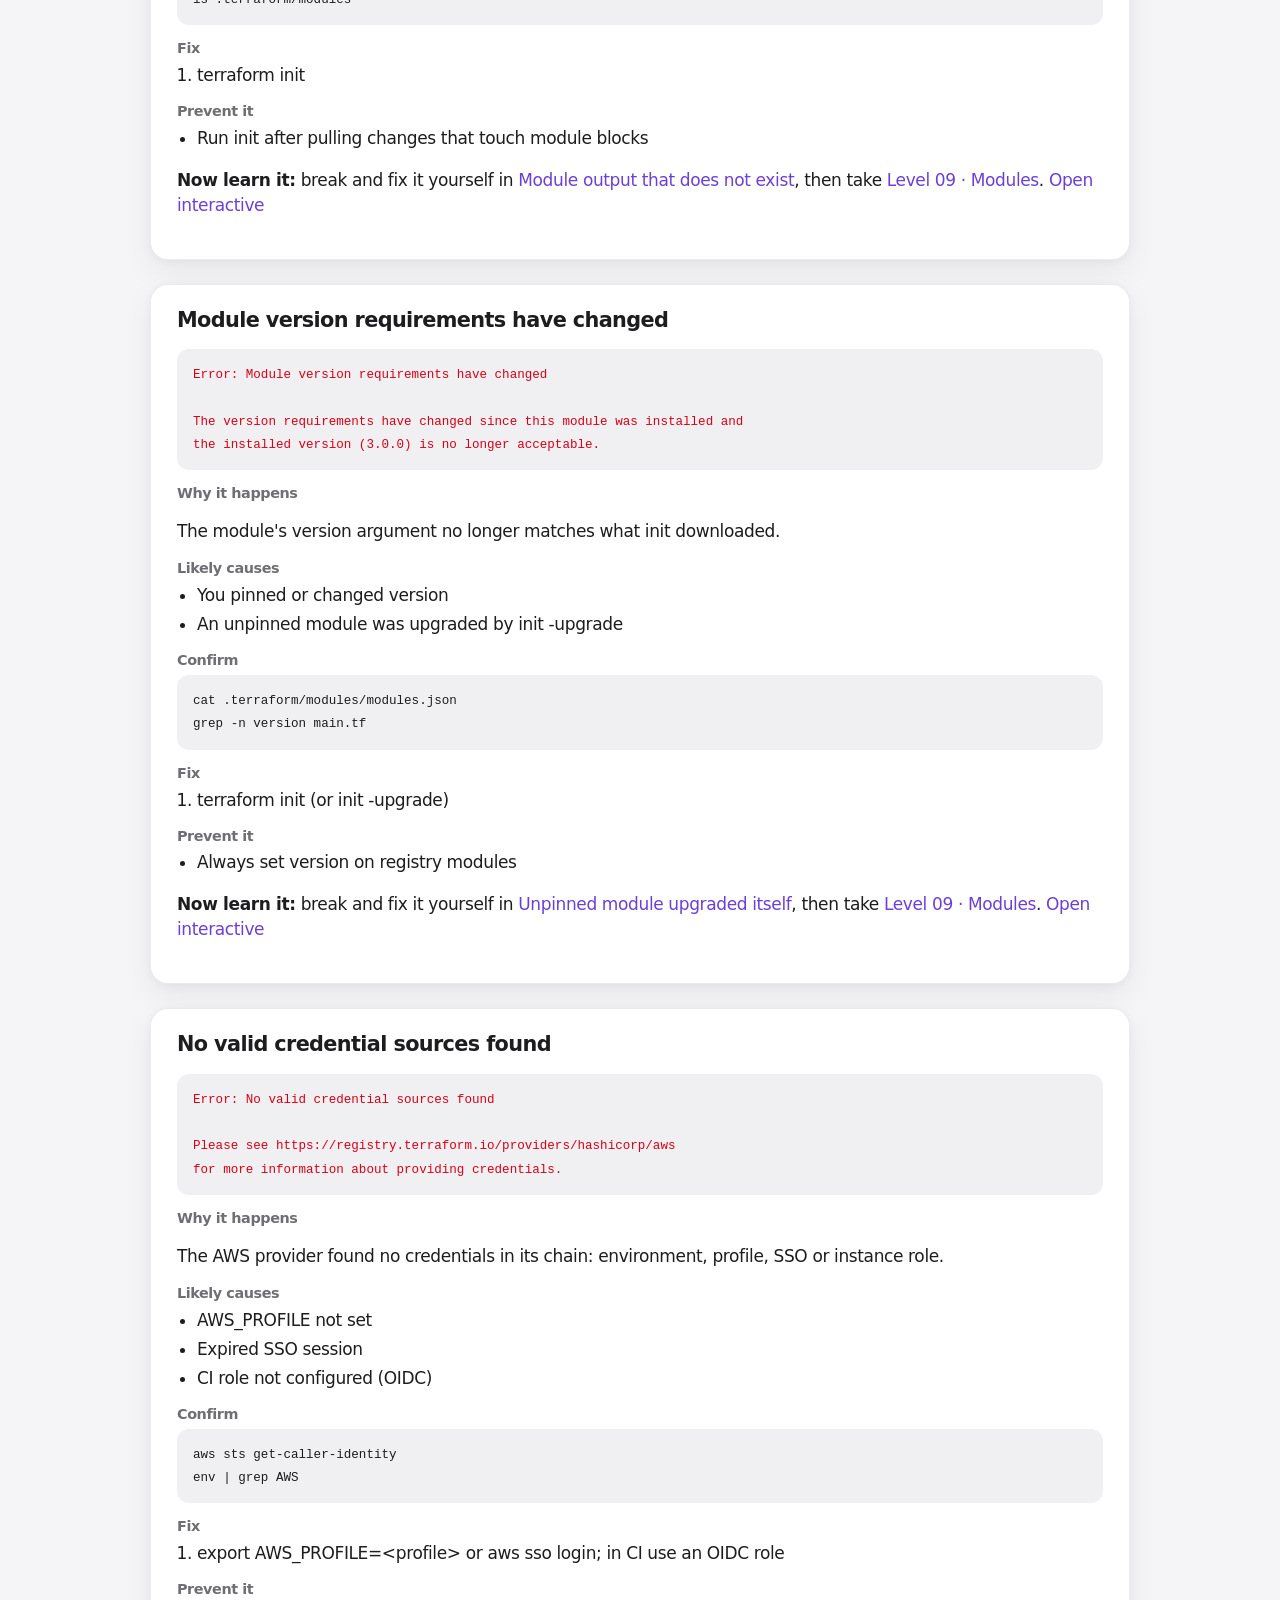
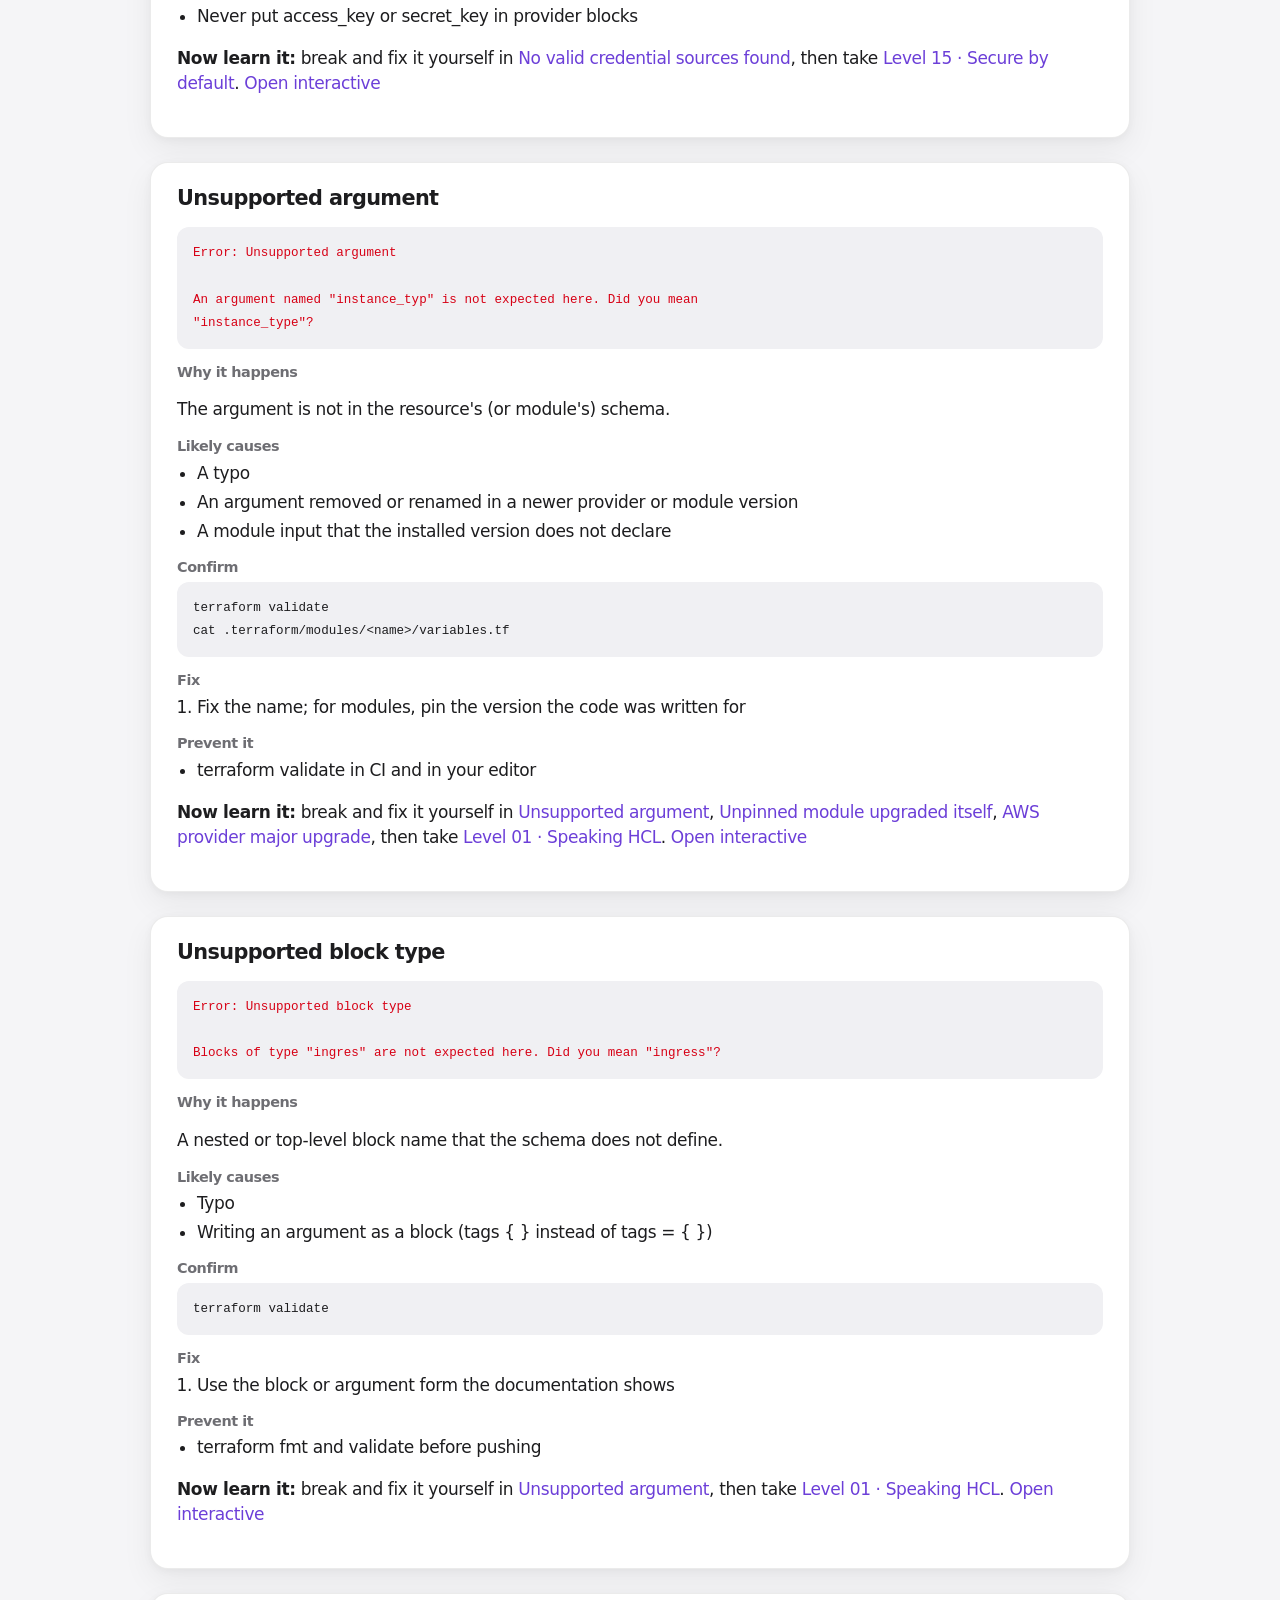
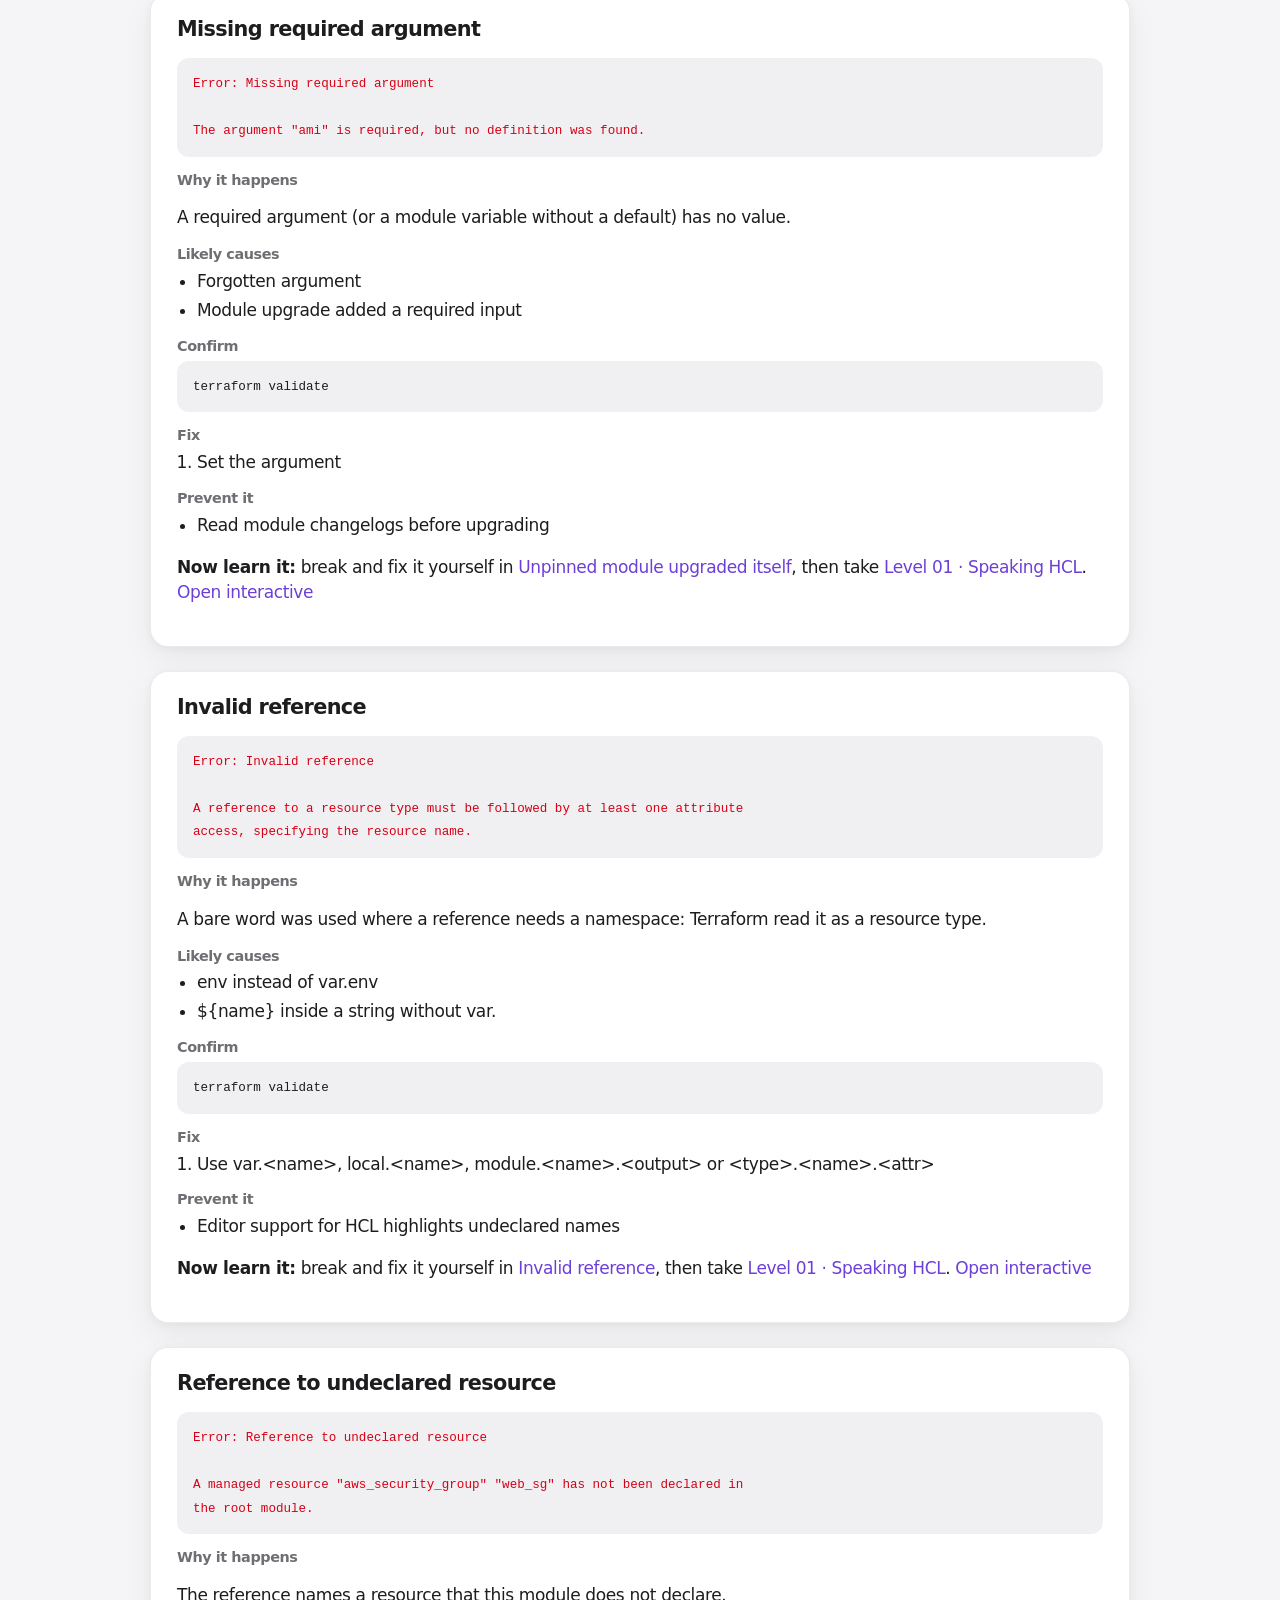
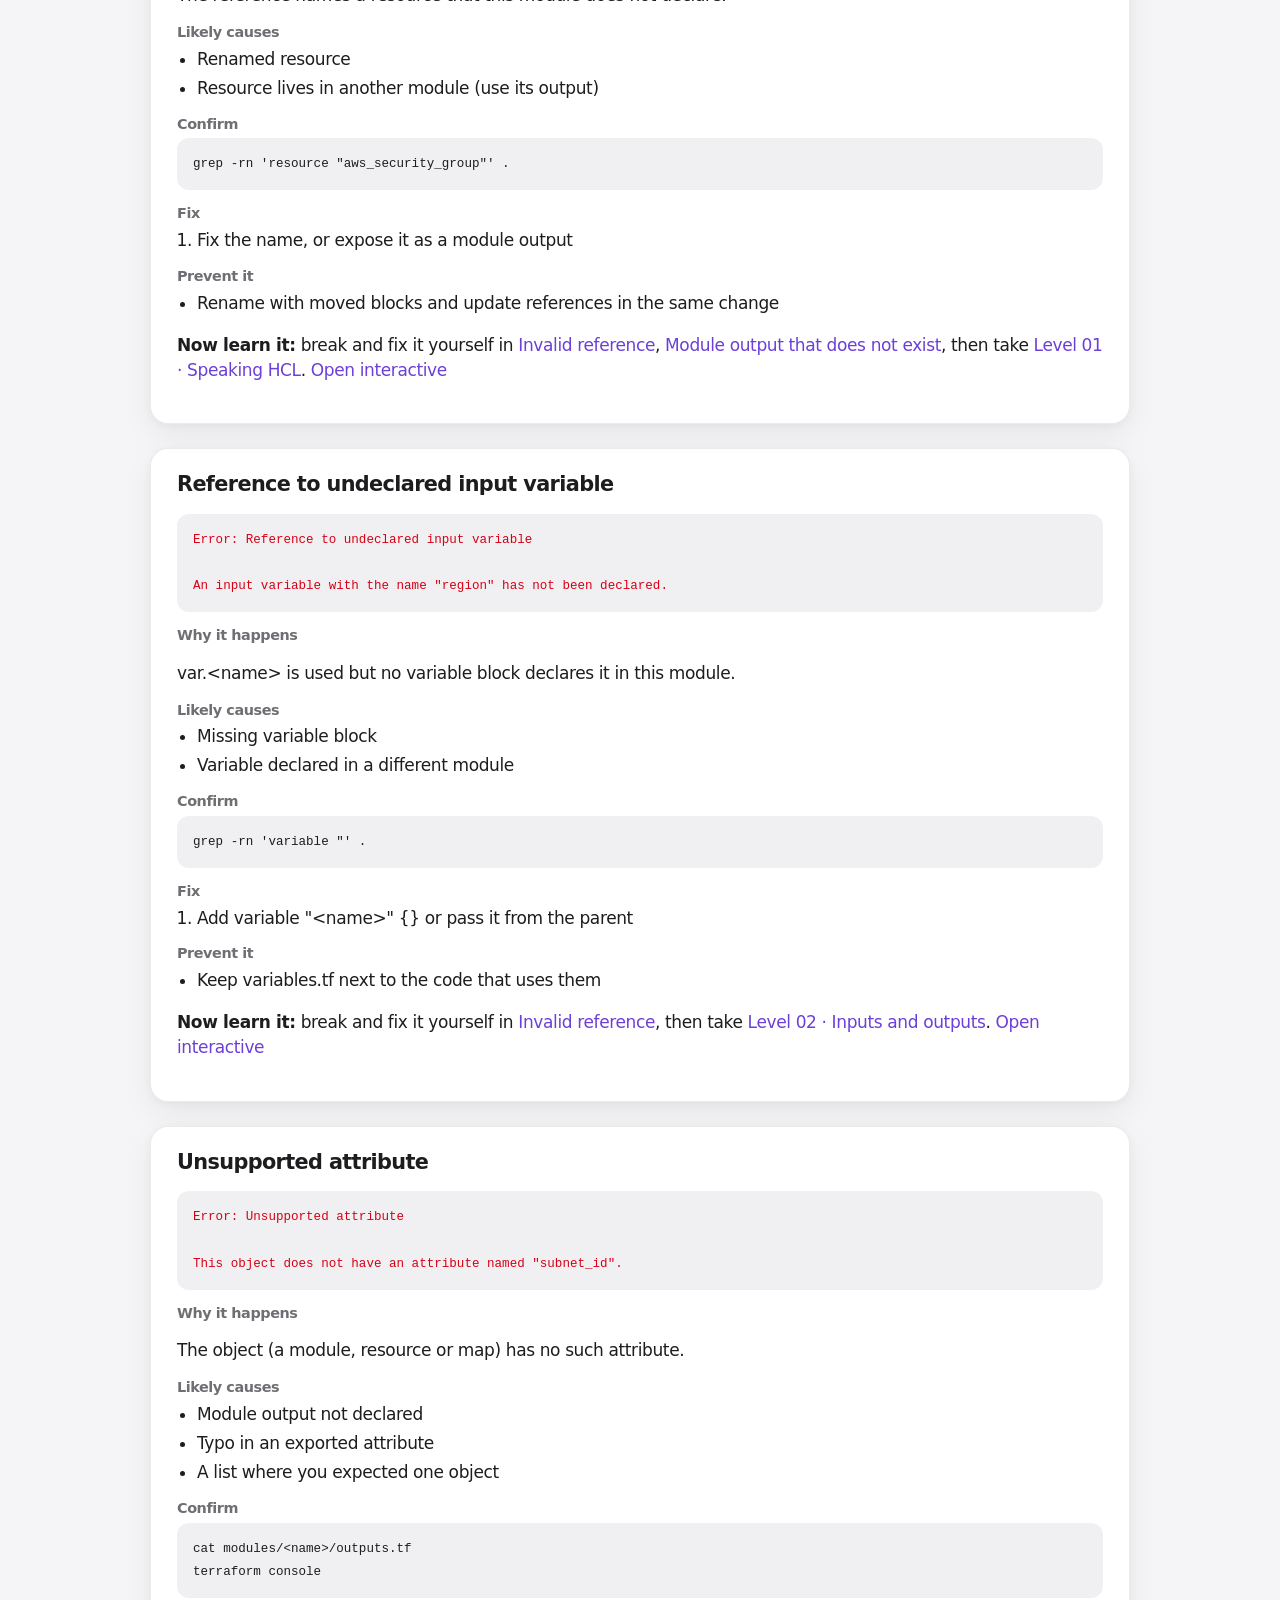
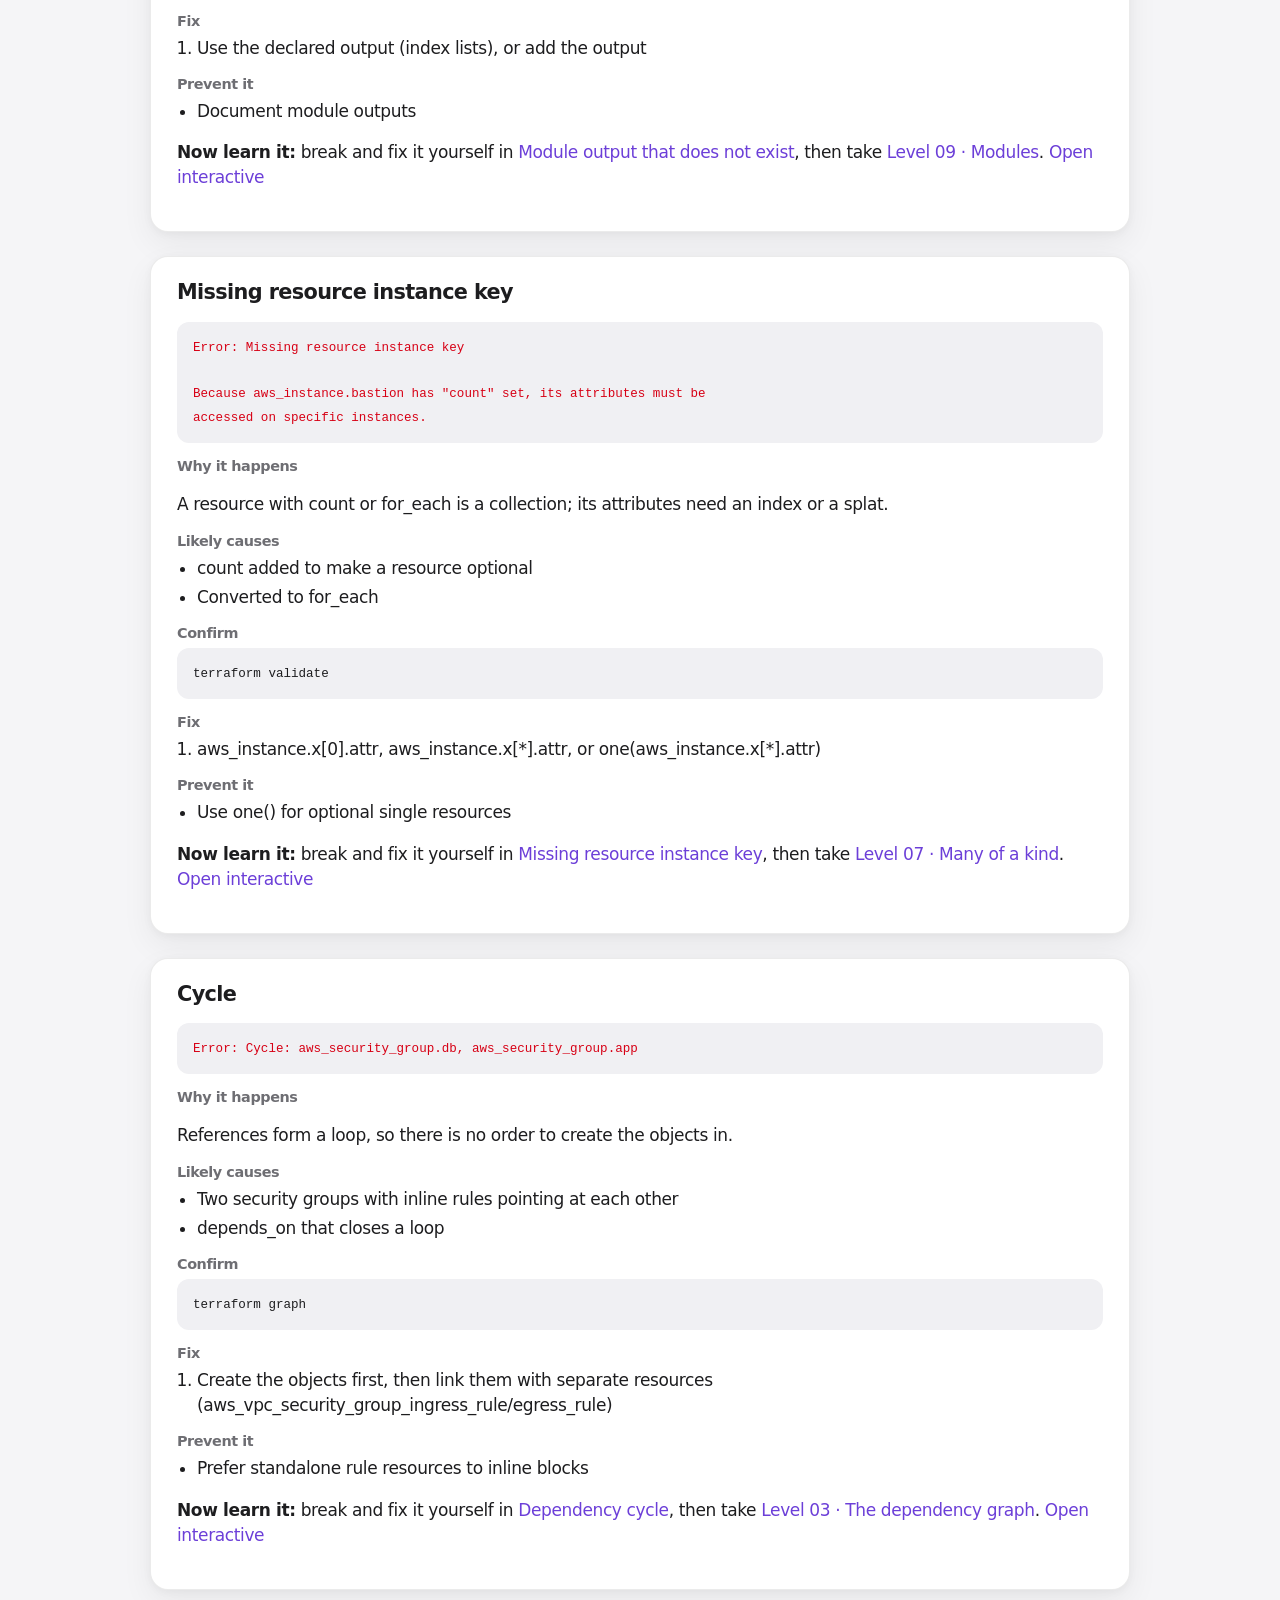
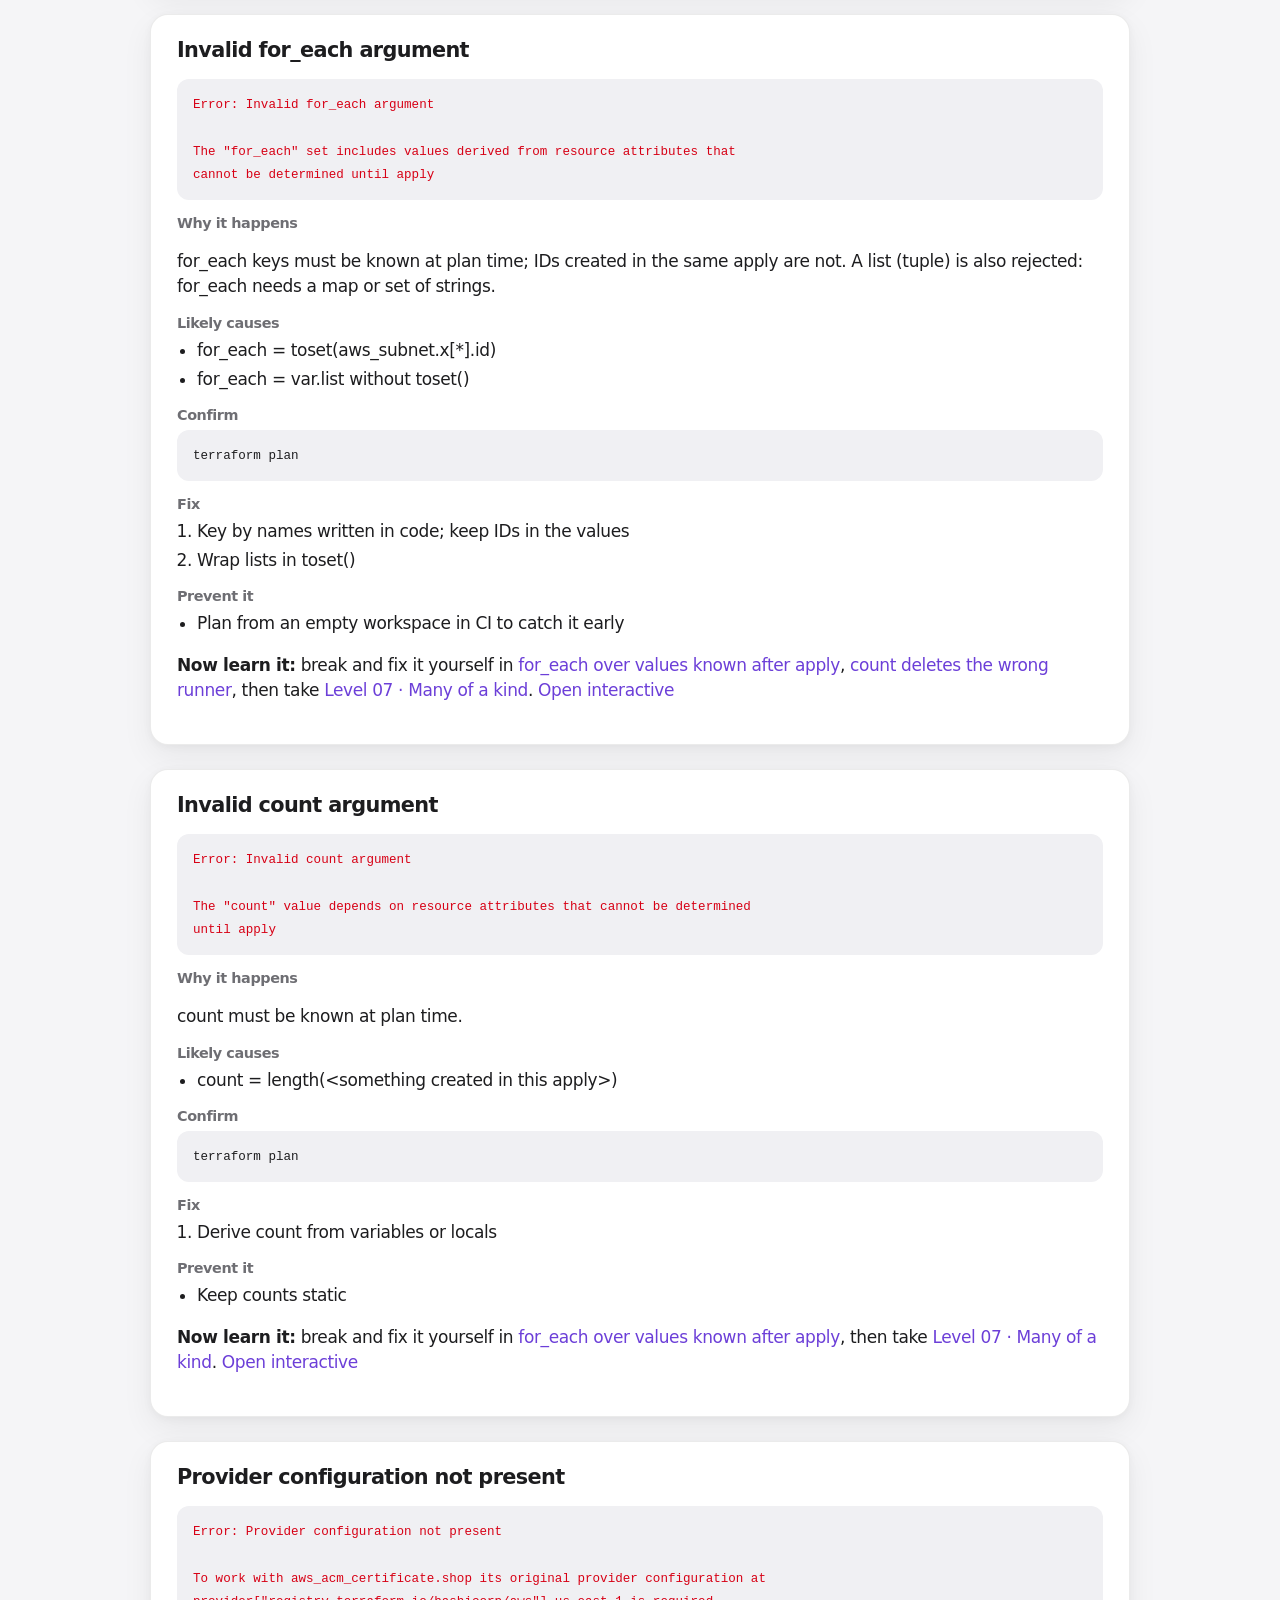
==== commit d90f6832: "Split the site into Learn and Fix modes People arrive either to learn Terraform or because a plan or" ====
--- a/site/problems.html
+++ b/site/problems.html
@@ -17,7 +17,7 @@
   <main class="wrap problems-page">
     <p class="eyebrow"><img src="logo.svg" alt="" width="28" height="28"><a href="./">Terraform Quest</a></p>
     <h1>Terraform errors and fixes</h1>
-    <p class="lede">58 errors and surprises, each with the exact message, what it means, how to confirm the cause, the fix and how to prevent it. The <a href="./#doctor">interactive version</a> also searches pasted error text and opens each fix in a practice scenario.</p>
+    <p class="lede">58 errors and surprises, each with the exact message, why it happens, how to confirm the cause, the fix and how to prevent it. Then learn it for good: break and fix each one yourself in the <a href="./#play/noinit">browser playground</a>. The <a href="./#doctor">interactive version</a> also searches pasted error text and opens each fix in a practice scenario.</p>
     <nav aria-label="Problems">
       <h2>Init, providers and versions</h2>
       <ul>
@@ -103,6 +103,7 @@
 The following dependency selections recorded in the lock file are
 inconsistent with the current configuration:
   - provider registry.terraform.io/hashicorp/aws: required by this configuration but no version is selected</code></pre>
+      <h3>Why it happens</h3>
       <p>The configuration needs a provider that .terraform.lock.hcl has no entry for, or the lock pins a version the constraints no longer allow.</p>
       <h3>Likely causes</h3>
       <ul><li>terraform init was never run in this checkout</li><li>A new provider or module was added</li><li>A version constraint was raised above the locked version</li></ul>
@@ -113,7 +114,7 @@
       <ol><li>terraform init (first time or new provider)</li><li>terraform init -upgrade (constraint changed), then commit the lock file</li></ol>
       <h3>Prevent it</h3>
       <ul><li>Commit .terraform.lock.hcl</li><li>Change constraints and run init -upgrade in the same pull request</li></ul>
-      <p>Practise it: <a href="./#play/noinit">Forgot terraform init</a>, <a href="./#play/lockedversion">Lock file pins an old provider</a> · <a href="./#fix/inconsistent-lock">Open interactive</a></p>
+      <p><strong>Now learn it:</strong> break and fix it yourself in <a href="./#play/noinit">Forgot terraform init</a>, <a href="./#play/lockedversion">Lock file pins an old provider</a>, then take <a href="./#path">Level 00 · init, plan, apply</a>. <a href="./#fix/inconsistent-lock">Open interactive</a></p>
     </section>
     <section class="card problem" id="plugins-not-installed">
       <h2>Required plugins are not installed</h2>
@@ -121,6 +122,7 @@
 
 The installed provider plugins are not consistent with the packages
 selected in the dependency lock file</code></pre>
+      <h3>Why it happens</h3>
       <p>The lock file names a provider build that is not in .terraform/providers on this machine.</p>
       <h3>Likely causes</h3>
       <ul><li>Fresh clone or new CI runner</li><li>.terraform was deleted</li><li>Someone else updated the lock file</li></ul>
@@ -131,7 +133,7 @@
       <ol><li>terraform init</li></ol>
       <h3>Prevent it</h3>
       <ul><li>Run terraform init as the first step of every CI job</li></ul>
-      <p>Practise it: <a href="./#play/noinit">Forgot terraform init</a> · <a href="./#fix/plugins-not-installed">Open interactive</a></p>
+      <p><strong>Now learn it:</strong> break and fix it yourself in <a href="./#play/noinit">Forgot terraform init</a>, then take <a href="./#path">Level 00 · init, plan, apply</a>. <a href="./#fix/plugins-not-installed">Open interactive</a></p>
     </section>
     <section class="card problem" id="provider-query">
       <h2>Failed to query available provider packages</h2>
@@ -139,6 +141,7 @@
 
 Could not retrieve the list of available versions for provider
 hashicorp/aws: no available releases match the given constraints ~&gt; 5.0, &gt;= 6.0</code></pre>
+      <h3>Why it happens</h3>
       <p>No released version satisfies every constraint from the root and all modules, or the locked version no longer matches.</p>
       <h3>Likely causes</h3>
       <ul><li>A module requires a newer (or older) major version than the root allows</li><li>The lock file pins an old version (message says: must use terraform init -upgrade)</li><li>A typo in the provider source</li></ul>
@@ -149,7 +152,7 @@
       <ol><li>Pin the module to a release compatible with your constraint, or move the root constraint in a reviewed change</li><li>terraform init -upgrade when the lock file is the only obstacle</li></ol>
       <h3>Prevent it</h3>
       <ul><li>Pin module versions</li><li>Upgrade provider majors deliberately, one pull request each</li></ul>
-      <p>Practise it: <a href="./#play/provconflict">Provider version conflict</a>, <a href="./#play/lockedversion">Lock file pins an old provider</a> · <a href="./#fix/provider-query">Open interactive</a></p>
+      <p><strong>Now learn it:</strong> break and fix it yourself in <a href="./#play/provconflict">Provider version conflict</a>, <a href="./#play/lockedversion">Lock file pins an old provider</a>, then take <a href="./#path">Level 10 · Providers and versions</a>. <a href="./#fix/provider-query">Open interactive</a></p>
     </section>
     <section class="card problem" id="provider-checksum">
       <h2>Provider package doesn't match the lock file checksums</h2>
@@ -158,6 +161,7 @@
 Error while installing hashicorp/aws v5.80.0: the current package for
 registry.terraform.io/hashicorp/aws 5.80.0 doesn't match any of the
 checksums previously recorded in the dependency lock file</code></pre>
+      <h3>Why it happens</h3>
       <p>The lock file has no checksum for this machine's platform, which happens when init ran through a mirror or plugin cache on another OS.</p>
       <h3>Likely causes</h3>
       <ul><li>Lock file generated on macOS, CI runs Linux</li><li>Provider mirror records only the local platform</li></ul>
@@ -167,13 +171,14 @@
       <ol><li>terraform providers lock -platform=darwin_arm64 -platform=linux_amd64 -platform=windows_amd64, then commit</li></ol>
       <h3>Prevent it</h3>
       <ul><li>Run providers lock for every platform whenever a provider version changes</li></ul>
-      <p>Practise it: <a href="./#play/platformlock">Lock file checksums for one platform</a> · <a href="./#fix/provider-checksum">Open interactive</a></p>
+      <p><strong>Now learn it:</strong> break and fix it yourself in <a href="./#play/platformlock">Lock file checksums for one platform</a>, then take <a href="./#path">Level 10 · Providers and versions</a>. <a href="./#fix/provider-checksum">Open interactive</a></p>
     </section>
     <section class="card problem" id="core-version">
       <h2>Unsupported Terraform Core version</h2>
       <pre class="err"><code>Error: Unsupported Terraform Core version
 
 This configuration does not support Terraform version 1.10.5.</code></pre>
+      <h3>Why it happens</h3>
       <p>required_version in a terraform block excludes the CLI you are running.</p>
       <h3>Likely causes</h3>
       <ul><li>A narrow pin such as ~&gt; 1.5.0</li><li>A module requires a newer CLI</li></ul>
@@ -184,11 +189,12 @@
       <ol><li>Install a matching CLI (tfenv install/use), or widen the constraint in a reviewed change and upgrade CI together</li></ol>
       <h3>Prevent it</h3>
       <ul><li>Pin to a tested range (~&gt; 1.10) and keep CI and laptops on the same version (.terraform-version)</li></ul>
-      <p>Practise it: <a href="./#play/requiredversion">Unsupported Terraform Core version</a> · <a href="./#fix/core-version">Open interactive</a></p>
+      <p><strong>Now learn it:</strong> break and fix it yourself in <a href="./#play/requiredversion">Unsupported Terraform Core version</a>, then take <a href="./#path">Level 10 · Providers and versions</a>. <a href="./#fix/core-version">Open interactive</a></p>
     </section>
     <section class="card problem" id="newer-state">
       <h2>State snapshot was created by a newer Terraform</h2>
       <pre class="err"><code>Error: Error loading state: state snapshot was created by Terraform v1.10.5, which is newer than current v1.9.8; upgrade to Terraform v1.10.5 or greater to work with this state</code></pre>
+      <h3>Why it happens</h3>
       <p>Someone (often CI) wrote the state with a newer CLI; older ones refuse to read it.</p>
       <h3>Likely causes</h3>
       <ul><li>CI upgraded Terraform before laptops did</li><li>A teammate on a newer version applied</li></ul>
@@ -199,7 +205,7 @@
       <ol><li>Upgrade your CLI to that version or later</li></ol>
       <h3>Prevent it</h3>
       <ul><li>One pinned version per repository for people and CI</li></ul>
-      <p>Practise it: <a href="./#play/newerstate">State written by a newer Terraform</a> · <a href="./#fix/newer-state">Open interactive</a></p>
+      <p><strong>Now learn it:</strong> break and fix it yourself in <a href="./#play/newerstate">State written by a newer Terraform</a>, then take <a href="./#path">Level 10 · Providers and versions</a>. <a href="./#fix/newer-state">Open interactive</a></p>
     </section>
     <section class="card problem" id="module-not-installed">
       <h2>Module not installed</h2>
@@ -207,6 +213,7 @@
 
 This module is not yet installed. Run &quot;terraform init&quot; to install all
 modules required by this configuration.</code></pre>
+      <h3>Why it happens</h3>
       <p>A module block was added or its source changed since the last init.</p>
       <h3>Likely causes</h3>
       <ul><li>New module call</li><li>Changed source address</li></ul>
@@ -216,7 +223,7 @@
       <ol><li>terraform init</li></ol>
       <h3>Prevent it</h3>
       <ul><li>Run init after pulling changes that touch module blocks</li></ul>
-      <p>Practise it: <a href="./#play/modoutput">Module output that does not exist</a> · <a href="./#fix/module-not-installed">Open interactive</a></p>
+      <p><strong>Now learn it:</strong> break and fix it yourself in <a href="./#play/modoutput">Module output that does not exist</a>, then take <a href="./#path">Level 09 · Modules</a>. <a href="./#fix/module-not-installed">Open interactive</a></p>
     </section>
     <section class="card problem" id="module-version">
       <h2>Module version requirements have changed</h2>
@@ -224,6 +231,7 @@
 
 The version requirements have changed since this module was installed and
 the installed version (3.0.0) is no longer acceptable.</code></pre>
+      <h3>Why it happens</h3>
       <p>The module's version argument no longer matches what init downloaded.</p>
       <h3>Likely causes</h3>
       <ul><li>You pinned or changed version</li><li>An unpinned module was upgraded by init -upgrade</li></ul>
@@ -234,7 +242,7 @@
       <ol><li>terraform init (or init -upgrade)</li></ol>
       <h3>Prevent it</h3>
       <ul><li>Always set version on registry modules</li></ul>
-      <p>Practise it: <a href="./#play/modpin">Unpinned module upgraded itself</a> · <a href="./#fix/module-version">Open interactive</a></p>
+      <p><strong>Now learn it:</strong> break and fix it yourself in <a href="./#play/modpin">Unpinned module upgraded itself</a>, then take <a href="./#path">Level 09 · Modules</a>. <a href="./#fix/module-version">Open interactive</a></p>
     </section>
     <section class="card problem" id="credentials">
       <h2>No valid credential sources found</h2>
@@ -242,6 +250,7 @@
 
 Please see https://registry.terraform.io/providers/hashicorp/aws
 for more information about providing credentials.</code></pre>
+      <h3>Why it happens</h3>
       <p>The AWS provider found no credentials in its chain: environment, profile, SSO or instance role.</p>
       <h3>Likely causes</h3>
       <ul><li>AWS_PROFILE not set</li><li>Expired SSO session</li><li>CI role not configured (OIDC)</li></ul>
@@ -252,7 +261,7 @@
       <ol><li>export AWS_PROFILE=&lt;profile&gt; or aws sso login; in CI use an OIDC role</li></ol>
       <h3>Prevent it</h3>
       <ul><li>Never put access_key or secret_key in provider blocks</li></ul>
-      <p>Practise it: <a href="./#play/credentials">No valid credential sources found</a> · <a href="./#fix/credentials">Open interactive</a></p>
+      <p><strong>Now learn it:</strong> break and fix it yourself in <a href="./#play/credentials">No valid credential sources found</a>, then take <a href="./#path">Level 15 · Secure by default</a>. <a href="./#fix/credentials">Open interactive</a></p>
     </section>
     <section class="card problem" id="unsupported-argument">
       <h2>Unsupported argument</h2>
@@ -260,6 +269,7 @@
 
 An argument named &quot;instance_typ&quot; is not expected here. Did you mean
 &quot;instance_type&quot;?</code></pre>
+      <h3>Why it happens</h3>
       <p>The argument is not in the resource's (or module's) schema.</p>
       <h3>Likely causes</h3>
       <ul><li>A typo</li><li>An argument removed or renamed in a newer provider or module version</li><li>A module input that the installed version does not declare</li></ul>
@@ -270,13 +280,14 @@
       <ol><li>Fix the name; for modules, pin the version the code was written for</li></ol>
       <h3>Prevent it</h3>
       <ul><li>terraform validate in CI and in your editor</li></ul>
-      <p>Practise it: <a href="./#play/unsupported">Unsupported argument</a>, <a href="./#play/modpin">Unpinned module upgraded itself</a>, <a href="./#play/awsv5upgrade">AWS provider major upgrade</a> · <a href="./#fix/unsupported-argument">Open interactive</a></p>
+      <p><strong>Now learn it:</strong> break and fix it yourself in <a href="./#play/unsupported">Unsupported argument</a>, <a href="./#play/modpin">Unpinned module upgraded itself</a>, <a href="./#play/awsv5upgrade">AWS provider major upgrade</a>, then take <a href="./#path">Level 01 · Speaking HCL</a>. <a href="./#fix/unsupported-argument">Open interactive</a></p>
     </section>
     <section class="card problem" id="unsupported-block">
       <h2>Unsupported block type</h2>
       <pre class="err"><code>Error: Unsupported block type
 
 Blocks of type &quot;ingres&quot; are not expected here. Did you mean &quot;ingress&quot;?</code></pre>
+      <h3>Why it happens</h3>
       <p>A nested or top-level block name that the schema does not define.</p>
       <h3>Likely causes</h3>
       <ul><li>Typo</li><li>Writing an argument as a block (tags { } instead of tags = { })</li></ul>
@@ -286,13 +297,14 @@
       <ol><li>Use the block or argument form the documentation shows</li></ol>
       <h3>Prevent it</h3>
       <ul><li>terraform fmt and validate before pushing</li></ul>
-      <p>Practise it: <a href="./#play/unsupported">Unsupported argument</a> · <a href="./#fix/unsupported-block">Open interactive</a></p>
+      <p><strong>Now learn it:</strong> break and fix it yourself in <a href="./#play/unsupported">Unsupported argument</a>, then take <a href="./#path">Level 01 · Speaking HCL</a>. <a href="./#fix/unsupported-block">Open interactive</a></p>
     </section>
     <section class="card problem" id="missing-argument">
       <h2>Missing required argument</h2>
       <pre class="err"><code>Error: Missing required argument
 
 The argument &quot;ami&quot; is required, but no definition was found.</code></pre>
+      <h3>Why it happens</h3>
       <p>A required argument (or a module variable without a default) has no value.</p>
       <h3>Likely causes</h3>
       <ul><li>Forgotten argument</li><li>Module upgrade added a required input</li></ul>
@@ -302,7 +314,7 @@
       <ol><li>Set the argument</li></ol>
       <h3>Prevent it</h3>
       <ul><li>Read module changelogs before upgrading</li></ul>
-      <p>Practise it: <a href="./#play/modpin">Unpinned module upgraded itself</a> · <a href="./#fix/missing-argument">Open interactive</a></p>
+      <p><strong>Now learn it:</strong> break and fix it yourself in <a href="./#play/modpin">Unpinned module upgraded itself</a>, then take <a href="./#path">Level 01 · Speaking HCL</a>. <a href="./#fix/missing-argument">Open interactive</a></p>
     </section>
     <section class="card problem" id="invalid-reference">
       <h2>Invalid reference</h2>
@@ -310,6 +322,7 @@
 
 A reference to a resource type must be followed by at least one attribute
 access, specifying the resource name.</code></pre>
+      <h3>Why it happens</h3>
       <p>A bare word was used where a reference needs a namespace: Terraform read it as a resource type.</p>
       <h3>Likely causes</h3>
       <ul><li>env instead of var.env</li><li>${name} inside a string without var.</li></ul>
@@ -319,7 +332,7 @@
       <ol><li>Use var.&lt;name&gt;, local.&lt;name&gt;, module.&lt;name&gt;.&lt;output&gt; or &lt;type&gt;.&lt;name&gt;.&lt;attr&gt;</li></ol>
       <h3>Prevent it</h3>
       <ul><li>Editor support for HCL highlights undeclared names</li></ul>
-      <p>Practise it: <a href="./#play/invalidref">Invalid reference</a> · <a href="./#fix/invalid-reference">Open interactive</a></p>
+      <p><strong>Now learn it:</strong> break and fix it yourself in <a href="./#play/invalidref">Invalid reference</a>, then take <a href="./#path">Level 01 · Speaking HCL</a>. <a href="./#fix/invalid-reference">Open interactive</a></p>
     </section>
     <section class="card problem" id="undeclared-resource">
       <h2>Reference to undeclared resource</h2>
@@ -327,6 +340,7 @@
 
 A managed resource &quot;aws_security_group&quot; &quot;web_sg&quot; has not been declared in
 the root module.</code></pre>
+      <h3>Why it happens</h3>
       <p>The reference names a resource that this module does not declare.</p>
       <h3>Likely causes</h3>
       <ul><li>Renamed resource</li><li>Resource lives in another module (use its output)</li></ul>
@@ -336,13 +350,14 @@
       <ol><li>Fix the name, or expose it as a module output</li></ol>
       <h3>Prevent it</h3>
       <ul><li>Rename with moved blocks and update references in the same change</li></ul>
-      <p>Practise it: <a href="./#play/invalidref">Invalid reference</a>, <a href="./#play/modoutput">Module output that does not exist</a> · <a href="./#fix/undeclared-resource">Open interactive</a></p>
+      <p><strong>Now learn it:</strong> break and fix it yourself in <a href="./#play/invalidref">Invalid reference</a>, <a href="./#play/modoutput">Module output that does not exist</a>, then take <a href="./#path">Level 01 · Speaking HCL</a>. <a href="./#fix/undeclared-resource">Open interactive</a></p>
     </section>
     <section class="card problem" id="undeclared-variable">
       <h2>Reference to undeclared input variable</h2>
       <pre class="err"><code>Error: Reference to undeclared input variable
 
 An input variable with the name &quot;region&quot; has not been declared.</code></pre>
+      <h3>Why it happens</h3>
       <p>var.&lt;name&gt; is used but no variable block declares it in this module.</p>
       <h3>Likely causes</h3>
       <ul><li>Missing variable block</li><li>Variable declared in a different module</li></ul>
@@ -352,13 +367,14 @@
       <ol><li>Add variable &quot;&lt;name&gt;&quot; {} or pass it from the parent</li></ol>
       <h3>Prevent it</h3>
       <ul><li>Keep variables.tf next to the code that uses them</li></ul>
-      <p>Practise it: <a href="./#play/invalidref">Invalid reference</a> · <a href="./#fix/undeclared-variable">Open interactive</a></p>
+      <p><strong>Now learn it:</strong> break and fix it yourself in <a href="./#play/invalidref">Invalid reference</a>, then take <a href="./#path">Level 02 · Inputs and outputs</a>. <a href="./#fix/undeclared-variable">Open interactive</a></p>
     </section>
     <section class="card problem" id="unsupported-attribute">
       <h2>Unsupported attribute</h2>
       <pre class="err"><code>Error: Unsupported attribute
 
 This object does not have an attribute named &quot;subnet_id&quot;.</code></pre>
+      <h3>Why it happens</h3>
       <p>The object (a module, resource or map) has no such attribute.</p>
       <h3>Likely causes</h3>
       <ul><li>Module output not declared</li><li>Typo in an exported attribute</li><li>A list where you expected one object</li></ul>
@@ -369,7 +385,7 @@
       <ol><li>Use the declared output (index lists), or add the output</li></ol>
       <h3>Prevent it</h3>
       <ul><li>Document module outputs</li></ul>
-      <p>Practise it: <a href="./#play/modoutput">Module output that does not exist</a> · <a href="./#fix/unsupported-attribute">Open interactive</a></p>
+      <p><strong>Now learn it:</strong> break and fix it yourself in <a href="./#play/modoutput">Module output that does not exist</a>, then take <a href="./#path">Level 09 · Modules</a>. <a href="./#fix/unsupported-attribute">Open interactive</a></p>
     </section>
     <section class="card problem" id="missing-instance-key">
       <h2>Missing resource instance key</h2>
@@ -377,6 +393,7 @@
 
 Because aws_instance.bastion has &quot;count&quot; set, its attributes must be
 accessed on specific instances.</code></pre>
+      <h3>Why it happens</h3>
       <p>A resource with count or for_each is a collection; its attributes need an index or a splat.</p>
       <h3>Likely causes</h3>
       <ul><li>count added to make a resource optional</li><li>Converted to for_each</li></ul>
@@ -386,11 +403,12 @@
       <ol><li>aws_instance.x[0].attr, aws_instance.x[*].attr, or one(aws_instance.x[*].attr)</li></ol>
       <h3>Prevent it</h3>
       <ul><li>Use one() for optional single resources</li></ul>
-      <p>Practise it: <a href="./#play/instancekey">Missing resource instance key</a> · <a href="./#fix/missing-instance-key">Open interactive</a></p>
+      <p><strong>Now learn it:</strong> break and fix it yourself in <a href="./#play/instancekey">Missing resource instance key</a>, then take <a href="./#path">Level 07 · Many of a kind</a>. <a href="./#fix/missing-instance-key">Open interactive</a></p>
     </section>
     <section class="card problem" id="cycle">
       <h2>Cycle</h2>
       <pre class="err"><code>Error: Cycle: aws_security_group.db, aws_security_group.app</code></pre>
+      <h3>Why it happens</h3>
       <p>References form a loop, so there is no order to create the objects in.</p>
       <h3>Likely causes</h3>
       <ul><li>Two security groups with inline rules pointing at each other</li><li>depends_on that closes a loop</li></ul>
@@ -400,7 +418,7 @@
       <ol><li>Create the objects first, then link them with separate resources (aws_vpc_security_group_ingress_rule/egress_rule)</li></ol>
       <h3>Prevent it</h3>
       <ul><li>Prefer standalone rule resources to inline blocks</li></ul>
-      <p>Practise it: <a href="./#play/cycle">Dependency cycle</a> · <a href="./#fix/cycle">Open interactive</a></p>
+      <p><strong>Now learn it:</strong> break and fix it yourself in <a href="./#play/cycle">Dependency cycle</a>, then take <a href="./#path">Level 03 · The dependency graph</a>. <a href="./#fix/cycle">Open interactive</a></p>
     </section>
     <section class="card problem" id="invalid-for-each">
       <h2>Invalid for_each argument</h2>
@@ -408,6 +426,7 @@
 
 The &quot;for_each&quot; set includes values derived from resource attributes that
 cannot be determined until apply</code></pre>
+      <h3>Why it happens</h3>
       <p>for_each keys must be known at plan time; IDs created in the same apply are not. A list (tuple) is also rejected: for_each needs a map or set of strings.</p>
       <h3>Likely causes</h3>
       <ul><li>for_each = toset(aws_subnet.x[*].id)</li><li>for_each = var.list without toset()</li></ul>
@@ -417,7 +436,7 @@
       <ol><li>Key by names written in code; keep IDs in the values</li><li>Wrap lists in toset()</li></ol>
       <h3>Prevent it</h3>
       <ul><li>Plan from an empty workspace in CI to catch it early</li></ul>
-      <p>Practise it: <a href="./#play/foreachunknown">for_each over values known after apply</a>, <a href="./#play/countshift">count deletes the wrong runner</a> · <a href="./#fix/invalid-for-each">Open interactive</a></p>
+      <p><strong>Now learn it:</strong> break and fix it yourself in <a href="./#play/foreachunknown">for_each over values known after apply</a>, <a href="./#play/countshift">count deletes the wrong runner</a>, then take <a href="./#path">Level 07 · Many of a kind</a>. <a href="./#fix/invalid-for-each">Open interactive</a></p>
     </section>
     <section class="card problem" id="invalid-count">
       <h2>Invalid count argument</h2>
@@ -425,6 +444,7 @@
 
 The &quot;count&quot; value depends on resource attributes that cannot be determined
 until apply</code></pre>
+      <h3>Why it happens</h3>
       <p>count must be known at plan time.</p>
       <h3>Likely causes</h3>
       <ul><li>count = length(&lt;something created in this apply&gt;)</li></ul>
@@ -434,7 +454,7 @@
       <ol><li>Derive count from variables or locals</li></ol>
       <h3>Prevent it</h3>
       <ul><li>Keep counts static</li></ul>
-      <p>Practise it: <a href="./#play/foreachunknown">for_each over values known after apply</a> · <a href="./#fix/invalid-count">Open interactive</a></p>
+      <p><strong>Now learn it:</strong> break and fix it yourself in <a href="./#play/foreachunknown">for_each over values known after apply</a>, then take <a href="./#path">Level 07 · Many of a kind</a>. <a href="./#fix/invalid-count">Open interactive</a></p>
     </section>
     <section class="card problem" id="provider-not-present">
       <h2>Provider configuration not present</h2>
@@ -442,6 +462,7 @@
 
 To work with aws_acm_certificate.shop its original provider configuration at
 provider[&quot;registry.terraform.io/hashicorp/aws&quot;].us_east_1 is required</code></pre>
+      <h3>Why it happens</h3>
       <p>A resource (or the state) refers to a provider alias that no provider block declares.</p>
       <h3>Likely causes</h3>
       <ul><li>Alias removed or misspelled</li><li>Module expects a provider passed in</li></ul>
@@ -451,7 +472,7 @@
       <ol><li>Declare provider &quot;aws&quot; { alias = &quot;us_east_1&quot; ... }</li></ol>
       <h3>Prevent it</h3>
       <ul><li>Remove aliases only after the resources using them are gone</li></ul>
-      <p>Practise it: <a href="./#play/provalias">Certificate in the wrong region</a> · <a href="./#fix/provider-not-present">Open interactive</a></p>
+      <p><strong>Now learn it:</strong> break and fix it yourself in <a href="./#play/provalias">Certificate in the wrong region</a>, then take <a href="./#path">Level 10 · Providers and versions</a>. <a href="./#fix/provider-not-present">Open interactive</a></p>
     </section>
     <section class="card problem" id="no-value-variable">
       <h2>No value for required variable</h2>
@@ -459,6 +480,7 @@
 
 The root module input variable &quot;environment&quot; is not set, and has no default
 value.</code></pre>
+      <h3>Why it happens</h3>
       <p>A variable without a default got no value, and -input=false (CI) stops Terraform from asking.</p>
       <h3>Likely causes</h3>
       <ul><li>terraform.tfvars is gitignored, so CI never sees it</li><li>Missing TF_VAR_ in the pipeline</li></ul>
@@ -469,13 +491,14 @@
       <ol><li>Set TF_VAR_&lt;name&gt; in the workflow, or pass -var / -var-file explicitly</li></ol>
       <h3>Prevent it</h3>
       <ul><li>Run CI exactly as people do: same files, -input=false</li></ul>
-      <p>Practise it: <a href="./#play/varci">Variable not set in CI</a> · <a href="./#fix/no-value-variable">Open interactive</a></p>
+      <p><strong>Now learn it:</strong> break and fix it yourself in <a href="./#play/varci">Variable not set in CI</a>, then take <a href="./#path">Level 02 · Inputs and outputs</a>. <a href="./#fix/no-value-variable">Open interactive</a></p>
     </section>
     <section class="card problem" id="invalid-variable">
       <h2>Invalid value for variable</h2>
       <pre class="err"><code>Error: Invalid value for variable
 
 environment must be dev, staging or prod.</code></pre>
+      <h3>Why it happens</h3>
       <p>A validation block rejected the value.</p>
       <h3>Likely causes</h3>
       <ul><li>Typo or alias (production for prod)</li></ul>
@@ -486,7 +509,7 @@
       <ol><li>Pass a valid value</li></ol>
       <h3>Prevent it</h3>
       <ul><li>Keep validation rules; they catch exactly this</li></ul>
-      <p>Practise it: <a href="./#play/validation">Invalid value for variable</a> · <a href="./#fix/invalid-variable">Open interactive</a></p>
+      <p><strong>Now learn it:</strong> break and fix it yourself in <a href="./#play/validation">Invalid value for variable</a>, then take <a href="./#path">Level 02 · Inputs and outputs</a>. <a href="./#fix/invalid-variable">Open interactive</a></p>
     </section>
     <section class="card problem" id="sensitive-output">
       <h2>Output refers to sensitive values</h2>
@@ -495,6 +518,7 @@
 To reduce the risk of accidentally exporting sensitive data that was
 intended to be only internal, Terraform requires that any root module
 output containing sensitive data be explicitly marked as sensitive</code></pre>
+      <h3>Why it happens</h3>
       <p>An output contains a sensitive value and is not marked sensitive.</p>
       <h3>Likely causes</h3>
       <ul><li>Building a URL or string from a sensitive variable</li></ul>
@@ -504,7 +528,7 @@
       <ol><li>Add sensitive = true to the output; read it with terraform output -raw</li></ol>
       <h3>Prevent it</h3>
       <ul><li>Do not remove sensitive from variables to silence it</li></ul>
-      <p>Practise it: <a href="./#play/sensitiveout">Output refers to sensitive values</a> · <a href="./#fix/sensitive-output">Open interactive</a></p>
+      <p><strong>Now learn it:</strong> break and fix it yourself in <a href="./#play/sensitiveout">Output refers to sensitive values</a>, then take <a href="./#path">Level 15 · Secure by default</a>. <a href="./#fix/sensitive-output">Open interactive</a></p>
     </section>
     <section class="card problem" id="no-outputs">
       <h2>No outputs found</h2>
@@ -512,6 +536,7 @@
 
 The state file either has no outputs defined, or all the defined outputs
 are empty.</code></pre>
+      <h3>Why it happens</h3>
       <p>terraform output reads state, and no apply has saved the outputs yet.</p>
       <h3>Likely causes</h3>
       <ul><li>Output added after the last apply</li><li>Wrong workspace or backend</li></ul>
@@ -522,13 +547,14 @@
       <ol><li>terraform apply (or apply -refresh-only)</li></ol>
       <h3>Prevent it</h3>
       <ul><li>Apply after adding outputs</li></ul>
-      <p>Practise it: <a href="./#play/outputmissing">No outputs found</a> · <a href="./#fix/no-outputs">Open interactive</a></p>
+      <p><strong>Now learn it:</strong> break and fix it yourself in <a href="./#play/outputmissing">No outputs found</a>, then take <a href="./#path">Level 02 · Inputs and outputs</a>. <a href="./#fix/no-outputs">Open interactive</a></p>
     </section>
     <section class="card problem" id="fmt-check">
       <h2>terraform fmt -check exits with code 3</h2>
       <pre class="err"><code>terraform fmt -check -recursive
 main.tf
 Error: Process completed with exit code 3.</code></pre>
+      <h3>Why it happens</h3>
       <p>fmt -check lists files that are not in canonical style and fails.</p>
       <h3>Likely causes</h3>
       <ul><li>Hand-indented code</li><li>Misaligned =</li></ul>
@@ -538,7 +564,7 @@
       <ol><li>terraform fmt -recursive and commit</li></ol>
       <h3>Prevent it</h3>
       <ul><li>Format on save, or a pre-commit hook</li></ul>
-      <p>Practise it: <a href="./#play/fmtcheck">CI fails on terraform fmt</a> · <a href="./#fix/fmt-check">Open interactive</a></p>
+      <p><strong>Now learn it:</strong> break and fix it yourself in <a href="./#play/fmtcheck">CI fails on terraform fmt</a>, then take <a href="./#path">Level 14 · Terraform in CI/CD</a>. <a href="./#fix/fmt-check">Open interactive</a></p>
     </section>
     <section class="card problem" id="state-lock">
       <h2>Error acquiring the state lock</h2>
@@ -549,6 +575,7 @@
   ID:        b7d1e9a2-5c3f-4e8b-a1d6-0f2c9e4b7a35
   Operation: OperationTypeApply
   Who:       runner@fv-az1279-614</code></pre>
+      <h3>Why it happens</h3>
       <p>Another run holds the state lock, or a crashed run left it behind.</p>
       <h3>Likely causes</h3>
       <ul><li>A colleague or pipeline is applying right now</li><li>A CI job was killed mid-apply</li></ul>
@@ -559,13 +586,14 @@
       <ol><li>Wait if it is running</li><li>If its owner is gone: terraform force-unlock &lt;LOCK_ID&gt;</li></ol>
       <h3>Prevent it</h3>
       <ul><li>Let CI jobs finish or time out cleanly; avoid -lock=false</li></ul>
-      <p>Practise it: <a href="./#play/lockstuck">State lock stuck after a crashed CI job</a> · <a href="./#fix/state-lock">Open interactive</a></p>
+      <p><strong>Now learn it:</strong> break and fix it yourself in <a href="./#play/lockstuck">State lock stuck after a crashed CI job</a>, then take <a href="./#path">Level 13 · Shared state</a>. <a href="./#fix/state-lock">Open interactive</a></p>
     </section>
     <section class="card problem" id="backend-init">
       <h2>Backend initialization required</h2>
       <pre class="err"><code>Error: Backend initialization required, please run &quot;terraform init&quot;
 
 Reason: Initial configuration of the requested backend &quot;s3&quot;</code></pre>
+      <h3>Why it happens</h3>
       <p>The backend block differs from what this directory was initialised with.</p>
       <h3>Likely causes</h3>
       <ul><li>Backend block added or changed</li><li>Fresh checkout</li></ul>
@@ -575,7 +603,7 @@
       <ol><li>terraform init -migrate-state to move existing state; -reconfigure only when no state should move</li></ol>
       <h3>Prevent it</h3>
       <ul><li>Change backends in a dedicated change with a migration plan</li></ul>
-      <p>Practise it: <a href="./#play/backendmigrate">Move state to an S3 backend</a>, <a href="./#play/nolock">Backend without locking</a> · <a href="./#fix/backend-init">Open interactive</a></p>
+      <p><strong>Now learn it:</strong> break and fix it yourself in <a href="./#play/backendmigrate">Move state to an S3 backend</a>, <a href="./#play/nolock">Backend without locking</a>, then take <a href="./#path">Level 13 · Shared state</a>. <a href="./#fix/backend-init">Open interactive</a></p>
     </section>
     <section class="card problem" id="backend-changed">
       <h2>Backend configuration changed</h2>
@@ -583,6 +611,7 @@
 
 A change in the backend configuration has been detected, which may require
 migrating existing state.</code></pre>
+      <h3>Why it happens</h3>
       <p>Init needs to know whether to move the state.</p>
       <h3>Likely causes</h3>
       <ul><li>Bucket, key or locking settings changed</li></ul>
@@ -592,11 +621,12 @@
       <ol><li>-migrate-state if the location changed; -reconfigure if the state stays put (for example, adding locking)</li></ol>
       <h3>Prevent it</h3>
       <ul><li>Review backend diffs carefully</li></ul>
-      <p>Practise it: <a href="./#play/nolock">Backend without locking</a> · <a href="./#fix/backend-changed">Open interactive</a></p>
+      <p><strong>Now learn it:</strong> break and fix it yourself in <a href="./#play/nolock">Backend without locking</a>, then take <a href="./#path">Level 13 · Shared state</a>. <a href="./#fix/backend-changed">Open interactive</a></p>
     </section>
     <section class="card problem" id="backend-bucket">
       <h2>S3 bucket does not exist (backend)</h2>
       <pre class="err"><code>Error: Failed to get existing workspaces: S3 bucket &quot;quest-tf-state&quot; does not exist.</code></pre>
+      <h3>Why it happens</h3>
       <p>The backend points at a bucket that does not exist in this account.</p>
       <h3>Likely causes</h3>
       <ul><li>Typo in bucket</li><li>Wrong AWS account or profile</li></ul>
@@ -607,7 +637,7 @@
       <ol><li>Fix the bucket name or credentials, then terraform init</li></ol>
       <h3>Prevent it</h3>
       <ul><li>Never create a new bucket to make the error go away: you would start from empty state</li></ul>
-      <p>Practise it: <a href="./#play/backendbucket">Backend bucket does not exist</a> · <a href="./#fix/backend-bucket">Open interactive</a></p>
+      <p><strong>Now learn it:</strong> break and fix it yourself in <a href="./#play/backendbucket">Backend bucket does not exist</a>, then take <a href="./#path">Level 13 · Shared state</a>. <a href="./#fix/backend-bucket">Open interactive</a></p>
     </section>
     <section class="card problem" id="stale-plan">
       <h2>Saved plan is stale</h2>
@@ -615,6 +645,7 @@
 
 The given plan file can no longer be applied because the state was changed
 by another operation after the plan was created.</code></pre>
+      <h3>Why it happens</h3>
       <p>State changed after the plan file was made.</p>
       <h3>Likely causes</h3>
       <ul><li>Another apply ran between plan and apply</li></ul>
@@ -624,7 +655,7 @@
       <ol><li>Plan again with -out, review, apply that file</li></ol>
       <h3>Prevent it</h3>
       <ul><li>Plan and apply in one pipeline run</li></ul>
-      <p>Practise it: <a href="./#play/staleplan">Saved plan is stale</a> · <a href="./#fix/stale-plan">Open interactive</a></p>
+      <p><strong>Now learn it:</strong> break and fix it yourself in <a href="./#play/staleplan">Saved plan is stale</a>, then take <a href="./#path">Level 14 · Terraform in CI/CD</a>. <a href="./#fix/stale-plan">Open interactive</a></p>
     </section>
     <section class="card problem" id="import-missing">
       <h2>Cannot import non-existent remote object</h2>
@@ -632,6 +663,7 @@
 
 While attempting to import an existing object to &quot;aws_s3_bucket.assets&quot;,
 the provider detected that no object exists with the given id.</code></pre>
+      <h3>Why it happens</h3>
       <p>The ID given to import does not exist in this account and region.</p>
       <h3>Likely causes</h3>
       <ul><li>Wrong ID format for the resource type</li><li>Wrong region or account</li></ul>
@@ -642,13 +674,14 @@
       <ol><li>Use the correct ID</li></ol>
       <h3>Prevent it</h3>
       <ul><li>Prefer import blocks, reviewed in a plan</li></ul>
-      <p>Practise it: <a href="./#play/import">Importing an existing bucket</a> · <a href="./#fix/import-missing">Open interactive</a></p>
+      <p><strong>Now learn it:</strong> break and fix it yourself in <a href="./#play/import">Importing an existing bucket</a>, then take <a href="./#path">Level 08 · Reading what exists</a>. <a href="./#fix/import-missing">Open interactive</a></p>
     </section>
     <section class="card problem" id="already-managed">
       <h2>Resource already managed by Terraform</h2>
       <pre class="err"><code>Error: Resource already managed by Terraform
 
 Terraform is already managing a remote object for aws_s3_bucket.assets.</code></pre>
+      <h3>Why it happens</h3>
       <p>The address already has an object in state.</p>
       <h3>Likely causes</h3>
       <ul><li>Import run twice</li><li>Wrong address</li></ul>
@@ -658,7 +691,7 @@
       <ol><li>Use another address, or terraform state rm first if the state is wrong</li></ol>
       <h3>Prevent it</h3>
       <ul><li>Check terraform state list before importing</li></ul>
-      <p>Practise it: <a href="./#play/import">Importing an existing bucket</a> · <a href="./#fix/already-managed">Open interactive</a></p>
+      <p><strong>Now learn it:</strong> break and fix it yourself in <a href="./#play/import">Importing an existing bucket</a>, then take <a href="./#path">Level 08 · Reading what exists</a>. <a href="./#fix/already-managed">Open interactive</a></p>
     </section>
     <section class="card problem" id="workspace-missing">
       <h2>Workspace doesn't exist</h2>
@@ -666,6 +699,7 @@
 
 You can create this workspace with the &quot;new&quot; subcommand
 or include the &quot;-or-create&quot; flag with the &quot;select&quot; subcommand.</code></pre>
+      <h3>Why it happens</h3>
       <p>No state exists under that workspace name in this backend.</p>
       <h3>Likely causes</h3>
       <ul><li>Typo</li><li>Different backend</li></ul>
@@ -675,12 +709,13 @@
       <ol><li>Select an existing workspace, or create it on purpose</li></ol>
       <h3>Prevent it</h3>
       <ul><li>Show the workspace in your prompt</li></ul>
-      <p>Practise it: <a href="./#play/workspace">Wrong workspace selected</a> · <a href="./#fix/workspace-missing">Open interactive</a></p>
+      <p><strong>Now learn it:</strong> break and fix it yourself in <a href="./#play/workspace">Wrong workspace selected</a>, then take <a href="./#path">Level 13 · Shared state</a>. <a href="./#fix/workspace-missing">Open interactive</a></p>
     </section>
     <section class="card problem" id="forces-replacement">
       <h2>Plan shows -/+ … # forces replacement</h2>
       <pre class="err"><code>-/+ resource &quot;aws_db_instance&quot; &quot;orders&quot; {
       ~ identifier = &quot;orders-db&quot; -&gt; &quot;orders-db-prod&quot; # forces replacement</code></pre>
+      <h3>Why it happens</h3>
       <p>An argument that cannot change in place changed, so Terraform will destroy and recreate the object.</p>
       <h3>Likely causes</h3>
       <ul><li>Renamed identifier, name or AZ</li><li>Changed AMI or user_data</li><li>Value became unknown (module depends_on)</li></ul>
@@ -690,7 +725,7 @@
       <ol><li>Revert the argument, or plan a migration (snapshot, create_before_destroy where possible)</li></ol>
       <h3>Prevent it</h3>
       <ul><li>lifecycle { prevent_destroy = true } and deletion_protection on stateful resources</li></ul>
-      <p>Practise it: <a href="./#play/dbreplace">A rename that replaces the database</a>, <a href="./#play/cbd">DependencyViolation on replace</a>, <a href="./#play/dependson">depends_on replaces the app server</a> · <a href="./#fix/forces-replacement">Open interactive</a></p>
+      <p><strong>Now learn it:</strong> break and fix it yourself in <a href="./#play/dbreplace">A rename that replaces the database</a>, <a href="./#play/cbd">DependencyViolation on replace</a>, <a href="./#play/dependson">depends_on replaces the app server</a>, then take <a href="./#path">Level 05 · Reading a plan</a>. <a href="./#fix/forces-replacement">Open interactive</a></p>
     </section>
     <section class="card problem" id="prevent-destroy">
       <h2>Instance cannot be destroyed</h2>
@@ -698,6 +733,7 @@
 
 Resource aws_db_instance.orders has lifecycle.prevent_destroy set, but the
 plan calls for this resource to be destroyed.</code></pre>
+      <h3>Why it happens</h3>
       <p>Your guard worked: the plan would destroy a protected resource.</p>
       <h3>Likely causes</h3>
       <ul><li>A change that forces replacement</li><li>Resource removed from code</li></ul>
@@ -707,7 +743,7 @@
       <ol><li>Undo the change that forces replacement; remove the guard only for a deliberate, reviewed teardown</li></ol>
       <h3>Prevent it</h3>
       <ul><li>Keep prevent_destroy on data stores</li></ul>
-      <p>Practise it: <a href="./#play/dbreplace">A rename that replaces the database</a> · <a href="./#fix/prevent-destroy">Open interactive</a></p>
+      <p><strong>Now learn it:</strong> break and fix it yourself in <a href="./#play/dbreplace">A rename that replaces the database</a>, then take <a href="./#path">Level 06 · Lifecycle rules</a>. <a href="./#fix/prevent-destroy">Open interactive</a></p>
     </section>
     <section class="card problem" id="drift">
       <h2>Objects have changed outside of Terraform</h2>
@@ -715,6 +751,7 @@
 
 Terraform detected the following changes made outside of Terraform since the
 last &quot;terraform apply&quot;</code></pre>
+      <h3>Why it happens</h3>
       <p>Refresh found real objects different from state. The plan will undo the change unless the code matches it.</p>
       <h3>Likely causes</h3>
       <ul><li>Console edits</li><li>Autoscalers and other tools owning an attribute</li></ul>
@@ -724,13 +761,14 @@
       <ol><li>Apply to undo unwanted changes; update code or ignore_changes for wanted ones</li></ol>
       <h3>Prevent it</h3>
       <ul><li>Read-only console access; one owner per attribute</li></ul>
-      <p>Practise it: <a href="./#play/drift">Drift from a console change</a>, <a href="./#play/ignorechanges">Every apply resets the autoscaler</a> · <a href="./#fix/drift">Open interactive</a></p>
+      <p><strong>Now learn it:</strong> break and fix it yourself in <a href="./#play/drift">Drift from a console change</a>, <a href="./#play/ignorechanges">Every apply resets the autoscaler</a>, then take <a href="./#path">Level 12 · Drift</a>. <a href="./#fix/drift">Open interactive</a></p>
     </section>
     <section class="card problem" id="count-shift">
       <h2>Removing one list item changes or destroys others</h2>
       <pre class="err"><code>  # aws_instance.runner[0] will be updated in-place
   # aws_instance.runner[2] will be destroyed
   # (because index [2] is out of range for count)</code></pre>
+      <h3>Why it happens</h3>
       <p>count addresses by position; removing an item shifts every index after it.</p>
       <h3>Likely causes</h3>
       <ul><li>count = length(list) for named things</li></ul>
@@ -741,13 +779,14 @@
       <ol><li>Switch to for_each with stable keys and move state with moved blocks or terraform state mv</li></ol>
       <h3>Prevent it</h3>
       <ul><li>for_each for anything with an identity</li></ul>
-      <p>Practise it: <a href="./#play/countshift">count deletes the wrong runner</a> · <a href="./#fix/count-shift">Open interactive</a></p>
+      <p><strong>Now learn it:</strong> break and fix it yourself in <a href="./#play/countshift">count deletes the wrong runner</a>, then take <a href="./#path">Level 07 · Many of a kind</a>. <a href="./#fix/count-shift">Open interactive</a></p>
     </section>
     <section class="card problem" id="renamed-resource">
       <h2>Renamed resource plans destroy and create</h2>
       <pre class="err"><code>  # aws_instance.web will be destroyed
   # (because aws_instance.web is not in configuration)
   # aws_instance.app will be created</code></pre>
+      <h3>Why it happens</h3>
       <p>The address changed, and Terraform tracks objects by address.</p>
       <h3>Likely causes</h3>
       <ul><li>Renamed resource</li><li>Moved into a module</li></ul>
@@ -757,12 +796,13 @@
       <ol><li>moved { from = ... to = ... } or terraform state mv</li></ol>
       <h3>Prevent it</h3>
       <ul><li>Add moved blocks in the same pull request as the rename</li></ul>
-      <p>Practise it: <a href="./#play/moved">Moved block after a rename</a> · <a href="./#fix/renamed-resource">Open interactive</a></p>
+      <p><strong>Now learn it:</strong> break and fix it yourself in <a href="./#play/moved">Moved block after a rename</a>, then take <a href="./#path">Level 11 · Refactoring safely</a>. <a href="./#fix/renamed-resource">Open interactive</a></p>
     </section>
     <section class="card problem" id="known-after-apply">
       <h2>Data source read during apply causes replacement</h2>
       <pre class="err"><code>  # module.app.data.aws_ami.base will be read during apply
   # (depends on a resource or a module with changes pending)</code></pre>
+      <h3>Why it happens</h3>
       <p>depends_on (often on a module) defers data sources until apply, making their results unknown, which can force replacements.</p>
       <h3>Likely causes</h3>
       <ul><li>depends_on = [module.x] on a module or data source</li></ul>
@@ -772,7 +812,7 @@
       <ol><li>Remove depends_on and pass real values (references) instead</li></ol>
       <h3>Prevent it</h3>
       <ul><li>Use depends_on only for hidden dependencies</li></ul>
-      <p>Practise it: <a href="./#play/dependson">depends_on replaces the app server</a> · <a href="./#fix/known-after-apply">Open interactive</a></p>
+      <p><strong>Now learn it:</strong> break and fix it yourself in <a href="./#play/dependson">depends_on replaces the app server</a>, then take <a href="./#path">Level 09 · Modules</a>. <a href="./#fix/known-after-apply">Open interactive</a></p>
     </section>
     <section class="card problem" id="targeting">
       <h2>Resource targeting is in effect</h2>
@@ -780,6 +820,7 @@
 
 You are creating a plan with the -target option, which means that the
 result of this plan may not represent all of the changes requested</code></pre>
+      <h3>Why it happens</h3>
       <p>Only part of the configuration was planned; everything else waits silently.</p>
       <h3>Likely causes</h3>
       <ul><li>-target used to ship quickly</li></ul>
@@ -789,11 +830,12 @@
       <ol><li>Plan and apply without -target</li></ol>
       <h3>Prevent it</h3>
       <ul><li>Reserve -target for recovery</li></ul>
-      <p>Practise it: <a href="./#play/target">-target left changes behind</a> · <a href="./#fix/targeting">Open interactive</a></p>
+      <p><strong>Now learn it:</strong> break and fix it yourself in <a href="./#play/target">-target left changes behind</a>, then take <a href="./#path">Level 14 · Terraform in CI/CD</a>. <a href="./#fix/targeting">Open interactive</a></p>
     </section>
     <section class="card problem" id="dependency-violation">
       <h2>DependencyViolation when deleting a security group</h2>
       <pre class="err"><code>Error: deleting Security Group (sg-0a1b2c3d4e5f60718): DependencyViolation: resource sg-0a1b2c3d4e5f60718 has a dependent object</code></pre>
+      <h3>Why it happens</h3>
       <p>AWS will not delete a group while instances, ENIs or rules still use it; Terraform destroys before it creates by default.</p>
       <h3>Likely causes</h3>
       <ul><li>Replacement of a group in use</li><li>Leftover ENIs (Lambda, load balancers)</li></ul>
@@ -803,11 +845,12 @@
       <ol><li>lifecycle { create_before_destroy = true } with name_prefix</li></ol>
       <h3>Prevent it</h3>
       <ul><li>Use name_prefix and create_before_destroy for security groups</li></ul>
-      <p>Practise it: <a href="./#play/cbd">DependencyViolation on replace</a> · <a href="./#fix/dependency-violation">Open interactive</a></p>
+      <p><strong>Now learn it:</strong> break and fix it yourself in <a href="./#play/cbd">DependencyViolation on replace</a>, then take <a href="./#path">Level 06 · Lifecycle rules</a>. <a href="./#fix/dependency-violation">Open interactive</a></p>
     </section>
     <section class="card problem" id="duplicate-group">
       <h2>InvalidGroup.Duplicate</h2>
       <pre class="err"><code>Error: creating Security Group (web): InvalidGroup.Duplicate: The security group 'web' already exists for VPC 'vpc-0a1b2c3d4e5f60718'</code></pre>
+      <h3>Why it happens</h3>
       <p>Names must be unique per VPC; the old group still exists.</p>
       <h3>Likely causes</h3>
       <ul><li>create_before_destroy with a fixed name</li><li>A hand-made group with the same name</li></ul>
@@ -817,11 +860,12 @@
       <ol><li>Use name_prefix, or import the existing group</li></ol>
       <h3>Prevent it</h3>
       <ul><li>name_prefix for replaceable resources</li></ul>
-      <p>Practise it: <a href="./#play/cbd">DependencyViolation on replace</a> · <a href="./#fix/duplicate-group">Open interactive</a></p>
+      <p><strong>Now learn it:</strong> break and fix it yourself in <a href="./#play/cbd">DependencyViolation on replace</a>, then take <a href="./#path">Level 06 · Lifecycle rules</a>. <a href="./#fix/duplicate-group">Open interactive</a></p>
     </section>
     <section class="card problem" id="bucket-exists">
       <h2>BucketAlreadyOwnedByYou / BucketAlreadyExists</h2>
       <pre class="err"><code>Error: creating S3 Bucket (quest-assets-2026): BucketAlreadyOwnedByYou: Your previous request to create the named bucket succeeded and you already own it.</code></pre>
+      <h3>Why it happens</h3>
       <p>The bucket exists already: in your account (OwnedByYou) or someone else's (AlreadyExists; names are global).</p>
       <h3>Likely causes</h3>
       <ul><li>Bucket made by hand or by another configuration</li><li>State lost or not migrated</li></ul>
@@ -832,11 +876,12 @@
       <ol><li>Import it (OwnedByYou), or choose another name (AlreadyExists)</li></ol>
       <h3>Prevent it</h3>
       <ul><li>Import blocks for existing objects; keep state safe</li></ul>
-      <p>Practise it: <a href="./#play/import">Importing an existing bucket</a>, <a href="./#play/backendmigrate">Move state to an S3 backend</a> · <a href="./#fix/bucket-exists">Open interactive</a></p>
+      <p><strong>Now learn it:</strong> break and fix it yourself in <a href="./#play/import">Importing an existing bucket</a>, <a href="./#play/backendmigrate">Move state to an S3 backend</a>, then take <a href="./#path">Level 08 · Reading what exists</a>. <a href="./#fix/bucket-exists">Open interactive</a></p>
     </section>
     <section class="card problem" id="bucket-not-empty">
       <h2>BucketNotEmpty</h2>
       <pre class="err"><code>Error: deleting S3 Bucket (quest-archive-2019): BucketNotEmpty: The bucket you tried to delete is not empty</code></pre>
+      <h3>Why it happens</h3>
       <p>S3 refuses to delete a bucket with objects unless force_destroy is set.</p>
       <h3>Likely causes</h3>
       <ul><li>Destroying or removing a bucket that holds data</li></ul>
@@ -846,11 +891,12 @@
       <ol><li>If the data must stay: removed block with destroy = false or terraform state rm. Only empty it if you mean to delete it.</li></ol>
       <h3>Prevent it</h3>
       <ul><li>Avoid force_destroy on buckets that hold data</li></ul>
-      <p>Practise it: <a href="./#play/removed">Stop managing without destroying</a> · <a href="./#fix/bucket-not-empty">Open interactive</a></p>
+      <p><strong>Now learn it:</strong> break and fix it yourself in <a href="./#play/removed">Stop managing without destroying</a>, then take <a href="./#path">Level 11 · Refactoring safely</a>. <a href="./#fix/bucket-not-empty">Open interactive</a></p>
     </section>
     <section class="card problem" id="deletion-protection">
       <h2>Cannot delete protected DB Instance</h2>
       <pre class="err"><code>Error: deleting RDS DB Instance (loadtest-db): InvalidParameterCombination: Cannot delete protected DB Instance, please disable deletion protection and try again.</code></pre>
+      <h3>Why it happens</h3>
       <p>deletion_protection is on; AWS refuses the delete.</p>
       <h3>Likely causes</h3>
       <ul><li>terraform destroy of an environment with a protected database</li></ul>
@@ -860,11 +906,12 @@
       <ol><li>Set deletion_protection = false, apply, then destroy</li></ol>
       <h3>Prevent it</h3>
       <ul><li>Keep it on in production; never state rm to get around it</li></ul>
-      <p>Practise it: <a href="./#play/teardown">Destroy stops at the database</a> · <a href="./#fix/deletion-protection">Open interactive</a></p>
+      <p><strong>Now learn it:</strong> break and fix it yourself in <a href="./#play/teardown">Destroy stops at the database</a>, then take <a href="./#path">Level 06 · Lifecycle rules</a>. <a href="./#fix/deletion-protection">Open interactive</a></p>
     </section>
     <section class="card problem" id="acl-not-supported">
       <h2>AccessControlListNotSupported</h2>
       <pre class="err"><code>Error: creating S3 Bucket ACL (quest-partner-reports,public-read): AccessControlListNotSupported: The bucket does not allow ACLs</code></pre>
+      <h3>Why it happens</h3>
       <p>New buckets enforce bucket-owner ownership, which disables ACLs.</p>
       <h3>Likely causes</h3>
       <ul><li>Old tutorials using acl = &quot;public-read&quot;</li></ul>
@@ -874,11 +921,12 @@
       <ol><li>Remove the ACL; grant access with a bucket policy or presigned URLs, and add a public access block</li></ol>
       <h3>Prevent it</h3>
       <ul><li>Public access block on every bucket</li></ul>
-      <p>Practise it: <a href="./#play/publicbucket">Public bucket ACL rejected</a> · <a href="./#fix/acl-not-supported">Open interactive</a></p>
+      <p><strong>Now learn it:</strong> break and fix it yourself in <a href="./#play/publicbucket">Public bucket ACL rejected</a>, then take <a href="./#path">Level 15 · Secure by default</a>. <a href="./#fix/acl-not-supported">Open interactive</a></p>
     </section>
     <section class="card problem" id="viewer-certificate">
       <h2>InvalidViewerCertificate (CloudFront)</h2>
       <pre class="err"><code>Error: creating CloudFront Distribution: InvalidViewerCertificate: The specified SSL certificate doesn't exist, isn't in us-east-1 region, isn't valid, or doesn't include a valid certificate chain.</code></pre>
+      <h3>Why it happens</h3>
       <p>CloudFront only accepts ACM certificates from us-east-1.</p>
       <h3>Likely causes</h3>
       <ul><li>Certificate created with the default regional provider</li></ul>
@@ -888,11 +936,12 @@
       <ol><li>Create it with an aliased us-east-1 provider</li></ol>
       <h3>Prevent it</h3>
       <ul><li>One aliased provider per extra region, passed explicitly</li></ul>
-      <p>Practise it: <a href="./#play/provalias">Certificate in the wrong region</a> · <a href="./#fix/viewer-certificate">Open interactive</a></p>
+      <p><strong>Now learn it:</strong> break and fix it yourself in <a href="./#play/provalias">Certificate in the wrong region</a>, then take <a href="./#path">Level 10 · Providers and versions</a>. <a href="./#fix/viewer-certificate">Open interactive</a></p>
     </section>
     <section class="card problem" id="data-not-found">
       <h2>no matching EC2 VPC found</h2>
       <pre class="err"><code>Error: no matching EC2 VPC found</code></pre>
+      <h3>Why it happens</h3>
       <p>A data source filter matched nothing (or, with another message, more than one).</p>
       <h3>Likely causes</h3>
       <ul><li>Tag values differ per environment</li><li>Wrong region or account</li></ul>
@@ -902,11 +951,12 @@
       <ol><li>Match the real tags; narrow filters until exactly one object matches</li></ol>
       <h3>Prevent it</h3>
       <ul><li>Tag consistently from code</li></ul>
-      <p>Practise it: <a href="./#play/datanotfound">Data source not found</a> · <a href="./#fix/data-not-found">Open interactive</a></p>
+      <p><strong>Now learn it:</strong> break and fix it yourself in <a href="./#play/datanotfound">Data source not found</a>, then take <a href="./#path">Level 08 · Reading what exists</a>. <a href="./#fix/data-not-found">Open interactive</a></p>
     </section>
     <section class="card problem" id="throttling">
       <h2>RequestLimitExceeded or Rate exceeded during apply</h2>
       <pre class="err"><code>Error: creating EC2 Instance: operation error EC2: RunInstances, exceeded maximum number of attempts, 1, https response error StatusCode: 503, RequestID: ..., api error RequestLimitExceeded: Request limit exceeded.</code></pre>
+      <h3>Why it happens</h3>
       <p>AWS throttled the API calls and the provider gave up retrying. Part of the apply succeeded; the rest is still to do.</p>
       <h3>Likely causes</h3>
       <ul><li>max_retries set very low in the provider block</li><li>A large apply at the default -parallelism=10</li><li>Other tools using the same account's API quota</li></ul>
@@ -917,11 +967,12 @@
       <ol><li>Remove max_retries (default retries with backoff) or raise it</li><li>terraform apply -parallelism=3 for very large changes</li><li>Run apply again: completed resources are in state</li></ol>
       <h3>Prevent it</h3>
       <ul><li>Keep provider retries at their default</li><li>Split very large states</li><li>Spread scheduled pipelines over time</li></ul>
-      <p>Practise it: <a href="./#play/throttling">API rate limit during apply</a> · <a href="./#fix/throttling">Open interactive</a></p>
+      <p><strong>Now learn it:</strong> break and fix it yourself in <a href="./#play/throttling">API rate limit during apply</a>, then take <a href="./#path">Level 10 · Providers and versions</a>. <a href="./#fix/throttling">Open interactive</a></p>
     </section>
     <section class="card problem" id="create-timeout">
       <h2>timeout while waiting for state to become 'available'</h2>
       <pre class="err"><code>Error: waiting for RDS DB Instance (warehouse-db) create: timeout while waiting for state to become 'available' (last state: 'creating', timeout: 40m0s)</code></pre>
+      <h3>Why it happens</h3>
       <p>The API accepted the create, but the object was not ready within the provider's wait time. Terraform records it as tainted.</p>
       <h3>Likely causes</h3>
       <ul><li>Restores from large snapshots</li><li>Big instances, Multi-AZ, encryption on large volumes</li><li>A slow region or a service incident</li></ul>
@@ -932,12 +983,13 @@
       <ol><li>If the object is healthy: terraform untaint &lt;addr&gt;</li><li>Add a timeouts { create = &quot;120m&quot; } block for next time</li></ol>
       <h3>Prevent it</h3>
       <ul><li>Set timeouts on slow resources</li><li>Read plans after a failed apply before applying again</li></ul>
-      <p>Practise it: <a href="./#play/timeouts">Timeout leaves a tainted database</a> · <a href="./#fix/create-timeout">Open interactive</a></p>
+      <p><strong>Now learn it:</strong> break and fix it yourself in <a href="./#play/timeouts">Timeout leaves a tainted database</a>, then take <a href="./#path">Level 05 · Reading a plan</a>. <a href="./#fix/create-timeout">Open interactive</a></p>
     </section>
     <section class="card problem" id="tainted">
       <h2>Plan says the resource is tainted, so must be replaced</h2>
       <pre class="err"><code>  # aws_db_instance.warehouse is tainted, so must be replaced
 -/+ resource &quot;aws_db_instance&quot; &quot;warehouse&quot; {</code></pre>
+      <h3>Why it happens</h3>
       <p>State marks the object as not fully created (a failed or timed-out create, a failed provisioner, or terraform taint), so the next apply replaces it.</p>
       <h3>Likely causes</h3>
       <ul><li>Create timed out</li><li>Provisioner failed</li><li>Someone ran terraform taint</li></ul>
@@ -948,12 +1000,13 @@
       <ol><li>Healthy object: terraform untaint &lt;addr&gt;</li><li>Broken object: let the replacement happen, ideally with -replace for clarity</li></ol>
       <h3>Prevent it</h3>
       <ul><li>Timeouts that fit the resource</li><li>Avoid provisioners</li></ul>
-      <p>Practise it: <a href="./#play/timeouts">Timeout leaves a tainted database</a>, <a href="./#play/taint">Replace a broken instance</a> · <a href="./#fix/tainted">Open interactive</a></p>
+      <p><strong>Now learn it:</strong> break and fix it yourself in <a href="./#play/timeouts">Timeout leaves a tainted database</a>, <a href="./#play/taint">Replace a broken instance</a>, then take <a href="./#path">Level 05 · Reading a plan</a>. <a href="./#fix/tainted">Open interactive</a></p>
     </section>
     <section class="card problem" id="empty-state">
       <h2>Plan wants to create everything that already exists</h2>
       <pre class="err"><code>Plan: 2 to add, 0 to change, 0 to destroy.
 (every resource shows &quot;will be created&quot;, but they all exist)</code></pre>
+      <h3>Why it happens</h3>
       <p>Terraform is reading an empty or different state: wrong backend, bucket, key or workspace, or the state was overwritten.</p>
       <h3>Likely causes</h3>
       <ul><li>state push -force of an empty file</li><li>Wrong backend key or workspace</li><li>init -reconfigure instead of -migrate-state</li></ul>
@@ -965,11 +1018,12 @@
       <ol><li>Point at the right backend or workspace</li><li>Restore the last good version: aws s3api get-object ... --version-id &lt;id&gt; recovered.tfstate, then terraform state push -force recovered.tfstate</li></ol>
       <h3>Prevent it</h3>
       <ul><li>Versioning on the state bucket</li><li>Never apply a plan that creates things you know exist</li></ul>
-      <p>Practise it: <a href="./#play/staterecover">Restore an overwritten state</a>, <a href="./#play/backendmigrate">Move state to an S3 backend</a>, <a href="./#play/backendbucket">Backend bucket does not exist</a> · <a href="./#fix/empty-state">Open interactive</a></p>
+      <p><strong>Now learn it:</strong> break and fix it yourself in <a href="./#play/staterecover">Restore an overwritten state</a>, <a href="./#play/backendmigrate">Move state to an S3 backend</a>, <a href="./#play/backendbucket">Backend bucket does not exist</a>, then take <a href="./#path">Level 13 · Shared state</a>. <a href="./#fix/empty-state">Open interactive</a></p>
     </section>
     <section class="card problem" id="state-push-serial">
       <h2>cannot import state with serial … over newer state</h2>
       <pre class="err"><code>Failed to write state: cannot import state with serial 2 over newer state with serial 3</code></pre>
+      <h3>Why it happens</h3>
       <p>terraform state push refuses to replace a newer state (higher serial) or one with a different lineage.</p>
       <h3>Likely causes</h3>
       <ul><li>Restoring an older version</li><li>Pushing a state from another configuration</li></ul>
@@ -980,7 +1034,7 @@
       <ol><li>If you are restoring on purpose and have checked the file: terraform state push -force &lt;file&gt;</li></ol>
       <h3>Prevent it</h3>
       <ul><li>Use state push only for recovery, with a backup of the current state</li></ul>
-      <p>Practise it: <a href="./#play/staterecover">Restore an overwritten state</a> · <a href="./#fix/state-push-serial">Open interactive</a></p>
+      <p><strong>Now learn it:</strong> break and fix it yourself in <a href="./#play/staterecover">Restore an overwritten state</a>, then take <a href="./#path">Level 13 · Shared state</a>. <a href="./#fix/state-push-serial">Open interactive</a></p>
     </section>
     <section class="card problem" id="deprecated-argument">
       <h2>Warning: Argument is deprecated</h2>
@@ -991,6 +1045,7 @@
    3:   acl    = &quot;private&quot;
 
 Use the aws_s3_bucket_acl resource instead</code></pre>
+      <h3>Why it happens</h3>
       <p>The argument still works but will be removed in a future major version of the provider.</p>
       <h3>Likely causes</h3>
       <ul><li>Code written for an older provider (S3 inline acl, versioning, lifecycle_rule)</li></ul>
@@ -1001,7 +1056,7 @@
       <ol><li>Move to the replacement resource or argument, checking the plan shows no replacement</li></ol>
       <h3>Prevent it</h3>
       <ul><li>Fix deprecations before each provider major upgrade</li></ul>
-      <p>Practise it: <a href="./#play/awsv5upgrade">AWS provider major upgrade</a> · <a href="./#fix/deprecated-argument">Open interactive</a></p>
+      <p><strong>Now learn it:</strong> break and fix it yourself in <a href="./#play/awsv5upgrade">AWS provider major upgrade</a>, then take <a href="./#path">Level 10 · Providers and versions</a>. <a href="./#fix/deprecated-argument">Open interactive</a></p>
     </section>
     <section class="card problem" id="test-assertion">
       <h2>Test assertion failed (terraform test)</h2>
@@ -1011,6 +1066,7 @@
   10:     condition     = aws_s3_bucket.logs.bucket == &quot;quest-logs-dev&quot;
 
 The logs bucket name must end with the environment.</code></pre>
+      <h3>Why it happens</h3>
       <p>A run block's assert condition was false for the planned (or applied) values.</p>
       <h3>Likely causes</h3>
       <ul><li>A code change broke a convention the test encodes</li><li>The test's variables no longer match the module</li></ul>
@@ -1021,7 +1077,7 @@
       <ol><li>Fix the code; change the test only when the rule itself changed, in a reviewed change</li></ol>
       <h3>Prevent it</h3>
       <ul><li>Run terraform test in CI on every pull request</li></ul>
-      <p>Practise it: <a href="./#play/tftest">terraform test fails</a> · <a href="./#fix/test-assertion">Open interactive</a></p>
+      <p><strong>Now learn it:</strong> break and fix it yourself in <a href="./#play/tftest">terraform test fails</a>, then take <a href="./#path">Level 14 · Terraform in CI/CD</a>. <a href="./#fix/test-assertion">Open interactive</a></p>
     </section>
     <section class="card problem" id="perpetual-diff">
       <h2>The plan always shows the same change</h2>
@@ -1029,6 +1085,7 @@
   ~ resource &quot;aws_security_group&quot; &quot;db&quot; {
       - ingress {
           - from_port   = 9187 -&gt; null</code></pre>
+      <h3>Why it happens</h3>
       <p>Two owners manage the same thing, or a value never matches what the provider reads back, so every apply undoes the other.</p>
       <h3>Likely causes</h3>
       <ul><li>Inline security group rules mixed with aws_vpc_security_group_*_rule resources</li><li>An autoscaler or other tool owning an attribute</li><li>depends_on deferring data sources</li></ul>
@@ -1039,11 +1096,12 @@
       <ol><li>One owner per thing: all inline or all separate rules; ignore_changes for attributes another system manages</li></ol>
       <h3>Prevent it</h3>
       <ul><li>Agree on one style per resource type across teams</li></ul>
-      <p>Practise it: <a href="./#play/perpetualdiff">A plan that never settles</a>, <a href="./#play/ignorechanges">Every apply resets the autoscaler</a>, <a href="./#play/dependson">depends_on replaces the app server</a> · <a href="./#fix/perpetual-diff">Open interactive</a></p>
+      <p><strong>Now learn it:</strong> break and fix it yourself in <a href="./#play/perpetualdiff">A plan that never settles</a>, <a href="./#play/ignorechanges">Every apply resets the autoscaler</a>, <a href="./#play/dependson">depends_on replaces the app server</a>, then take <a href="./#path">Level 12 · Drift</a>. <a href="./#fix/perpetual-diff">Open interactive</a></p>
     </section>
     <section class="card problem" id="duplicate-permission">
       <h2>InvalidPermission.Duplicate</h2>
       <pre class="err"><code>Error: creating VPC Security Group Ingress Rule: InvalidPermission.Duplicate: the specified rule &quot;peer: 10.0.1.0/24, TCP, from port: 5432, to port: 5432, ALLOW&quot; already exists</code></pre>
+      <h3>Why it happens</h3>
       <p>The rule already exists on the group, often as an inline rule or one added by hand.</p>
       <h3>Likely causes</h3>
       <ul><li>Moving inline rules to separate resources without importing them</li><li>A rule created in the console</li></ul>
@@ -1053,7 +1111,7 @@
       <ol><li>Import the existing rule by its sgr- ID, or remove the duplicate first</li></ol>
       <h3>Prevent it</h3>
       <ul><li>Do not mix inline and standalone rules</li></ul>
-      <p>Practise it: <a href="./#play/perpetualdiff">A plan that never settles</a> · <a href="./#fix/duplicate-permission">Open interactive</a></p>
+      <p><strong>Now learn it:</strong> break and fix it yourself in <a href="./#play/perpetualdiff">A plan that never settles</a>, then take <a href="./#path">Level 12 · Drift</a>. <a href="./#fix/duplicate-permission">Open interactive</a></p>
     </section>
   </main>
   <footer class="foot">
--- a/site/style.css
+++ b/site/style.css
@@ -95,10 +95,18 @@
 .brand { display: flex; align-items: center; gap: 8px; font-weight: 600; font-size: .95rem; color: var(--text); white-space: nowrap; }
 .brand:hover { text-decoration: none; }
 .brand img { display: block; width: 22px; height: 22px; }
-.top nav { display: flex; gap: 2px; overflow-x: auto; flex: 1; justify-content: center; scrollbar-width: none; }
-.top nav a { color: var(--text); opacity: .8; padding: 6px 12px; border-radius: 99px; white-space: nowrap; font-size: .82rem; transition: opacity .2s, background .2s; }
+.top nav { display: flex; align-items: center; gap: 10px; overflow-x: auto; flex: 1; justify-content: center; scrollbar-width: none; }
+.top nav a { color: var(--text); opacity: .8; padding: 6px 8px; border-radius: 99px; white-space: nowrap; font-size: .82rem; transition: opacity .2s, background .2s; }
 .top nav a:hover { opacity: 1; text-decoration: none; }
 .top nav a[aria-current="page"] { opacity: 1; background: var(--code-bg); font-weight: 500; }
+/* Two modes: Learn (the course) and Fix (the reference for something broken now). */
+.mode { display: flex; align-items: center; gap: 2px; padding: 3px; border-radius: 99px; }
+.mode-k { font-size: .7rem; font-weight: 600; padding: 0 6px 0 10px; color: var(--accent); }
+.mode.fix { background: var(--warn-soft); }
+.mode.fix .mode-k { color: var(--warn-text); }
+.mode.fix a[aria-current="page"] { background: var(--surface); }
+.mode-banner { margin: 32px 0 0; padding: 12px 16px; border-radius: 12px; background: var(--warn-soft); font-size: .95rem; }
+.mode-banner strong { color: var(--warn-text); }
 .gh {
   display: inline-flex; align-items: center; font-size: .8rem; font-weight: 500; color: var(--on-accent);
   background: var(--accent); border: 1px solid transparent; border-radius: 99px; padding: 6px 14px; transition: background .2s;
@@ -107,6 +115,7 @@
 
 main { padding-top: 8px; padding-bottom: 64px; min-height: 70vh; }
 .tab > h2 { font-size: clamp(2rem, 4.5vw, 3rem); font-weight: 700; margin: 48px 0 14px; }
+.tab > .mode-banner + h2 { margin-top: 28px; }
 
 .pill {
   display: inline-flex; align-items: center; justify-content: center; gap: 6px; min-height: 44px; padding: 0 22px;
@@ -308,6 +317,9 @@
 #doctor-out pre { max-width: 100%; white-space: pre-wrap; overflow-wrap: anywhere; }
 .doctor-practise { display: flex; flex-wrap: wrap; align-items: center; gap: 8px; margin-top: 16px; }
 .doctor-practise > span { margin-right: 4px; }
+.learn-it { margin-top: 24px; padding: 18px 20px; border-radius: 14px; background: var(--accent-soft); border: 1px solid var(--hair); }
+#doctor-out .learn-it h4 { margin-top: 0; color: var(--text); }
+.learn-it > p { margin: 4px 0 0; }
 
 /* Cheat sheet */
 .group { font-size: 1rem; color: var(--muted); margin: 28px 0 10px; font-weight: 600; }
@@ -360,8 +372,10 @@
   .top-inner { gap: 6px 10px; flex-wrap: wrap; height: auto; padding-top: 8px; padding-bottom: 6px; }
   .gh { display: none; }
   .brand { font-size: .95rem; flex: 1; }
-  .top nav { order: 3; flex-basis: 100%; display: grid; grid-template-columns: repeat(3, 1fr); gap: 2px; margin: 0 -8px; }
-  .top nav a { padding: 6px 4px; text-align: center; }
+  .top nav { order: 3; flex-basis: 100%; flex-wrap: wrap; gap: 6px; overflow: visible; }
+  .top nav a { padding: 6px 8px; }
+  .mode { flex-wrap: wrap; justify-content: center; }
+  .mode-k { padding: 0 4px 0 8px; }
   .hero { padding: 48px 0 24px; }
   .flow { grid-template-columns: repeat(3, minmax(0, 1fr)); }
   .stages { grid-template-columns: repeat(2, minmax(0, 1fr)); }
@@ -636,6 +650,17 @@
 .ctas { display: flex; gap: 18px; flex-wrap: wrap; align-items: center; }
 .link-more { font-size: 1.05rem; }
 .link-more::after { content: " ›"; }
+/* The doors span a row of their own under the text and the stage; on phones they come before the stage. */
+.doors { grid-column: 1 / -1; grid-row: 2; display: grid; grid-template-columns: 1.2fr 1fr; gap: 16px; }
+.door { padding: 24px 26px; border-radius: 22px; border: 1px solid var(--hair); background: var(--surface); display: flex; flex-direction: column; gap: 6px; }
+.door h2 { margin: 0; font-size: 1.35rem; letter-spacing: -.02em; }
+.door p { margin: 0; color: var(--muted); }
+.door .door-k { font-size: .85rem; font-weight: 600; color: var(--accent); }
+.door.fix { background: var(--warn-soft); border-color: transparent; }
+.door.fix .door-k { color: var(--warn-text); }
+.door .ctas { margin-top: 10px; }
+.door-search { display: flex; gap: 8px; margin-top: 10px; }
+.door-search input[type="search"] { flex: 1; min-width: 0; border-radius: 99px; }
 .stage {
   position: relative; margin: 0; background: var(--stage); color: var(--stage-text); border-radius: 30px; padding: 30px; min-height: 340px;
   overflow: hidden; isolation: isolate; box-shadow: 0 30px 80px -30px color-mix(in srgb, var(--accent) 45%, transparent);
@@ -723,6 +748,8 @@
 }
 @media (max-width: 720px) {
   .stats { grid-template-columns: 1fr; }
+  .doors { grid-template-columns: minmax(0, 1fr); }
+  .door-search { flex-direction: column; }
   .stage { padding: 20px; border-radius: 24px; min-height: 0; }
   .mono { font-size: 11.5px; }
   .level { grid-template-columns: auto minmax(0, 1fr); }
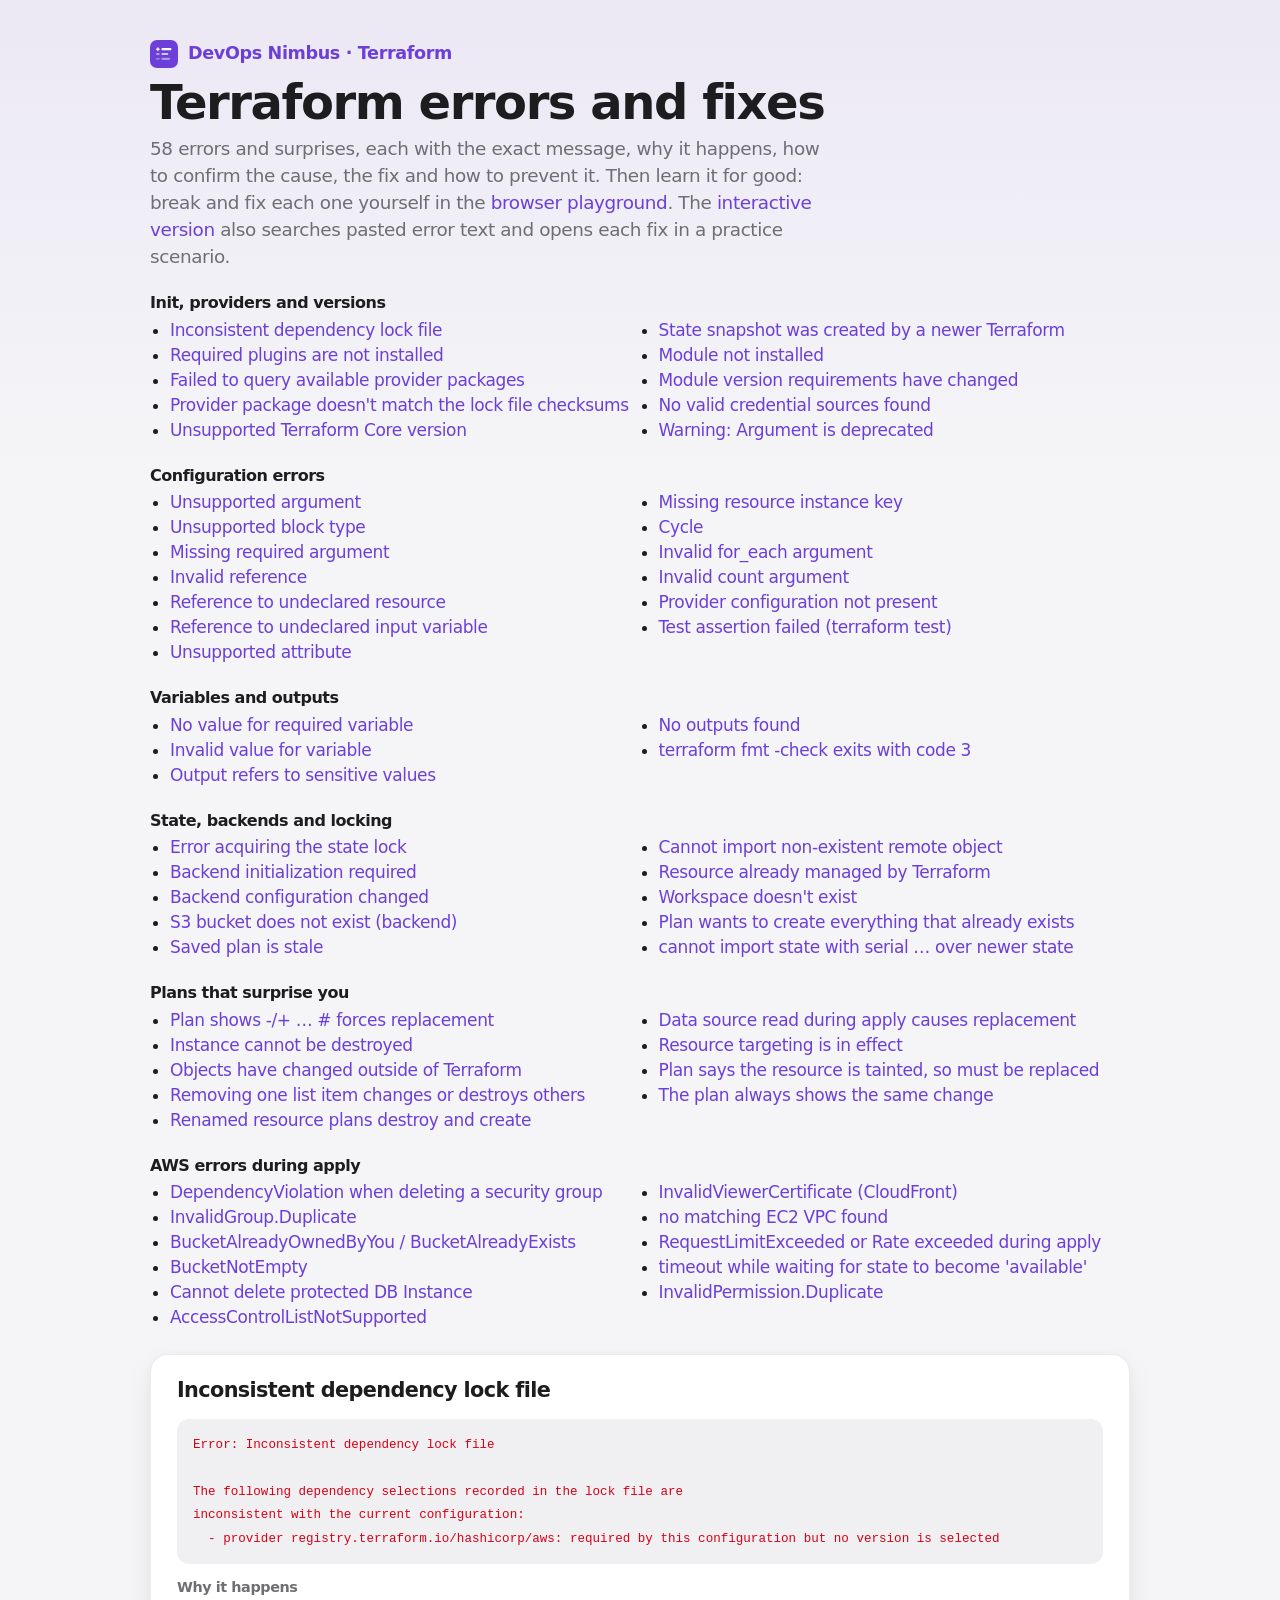
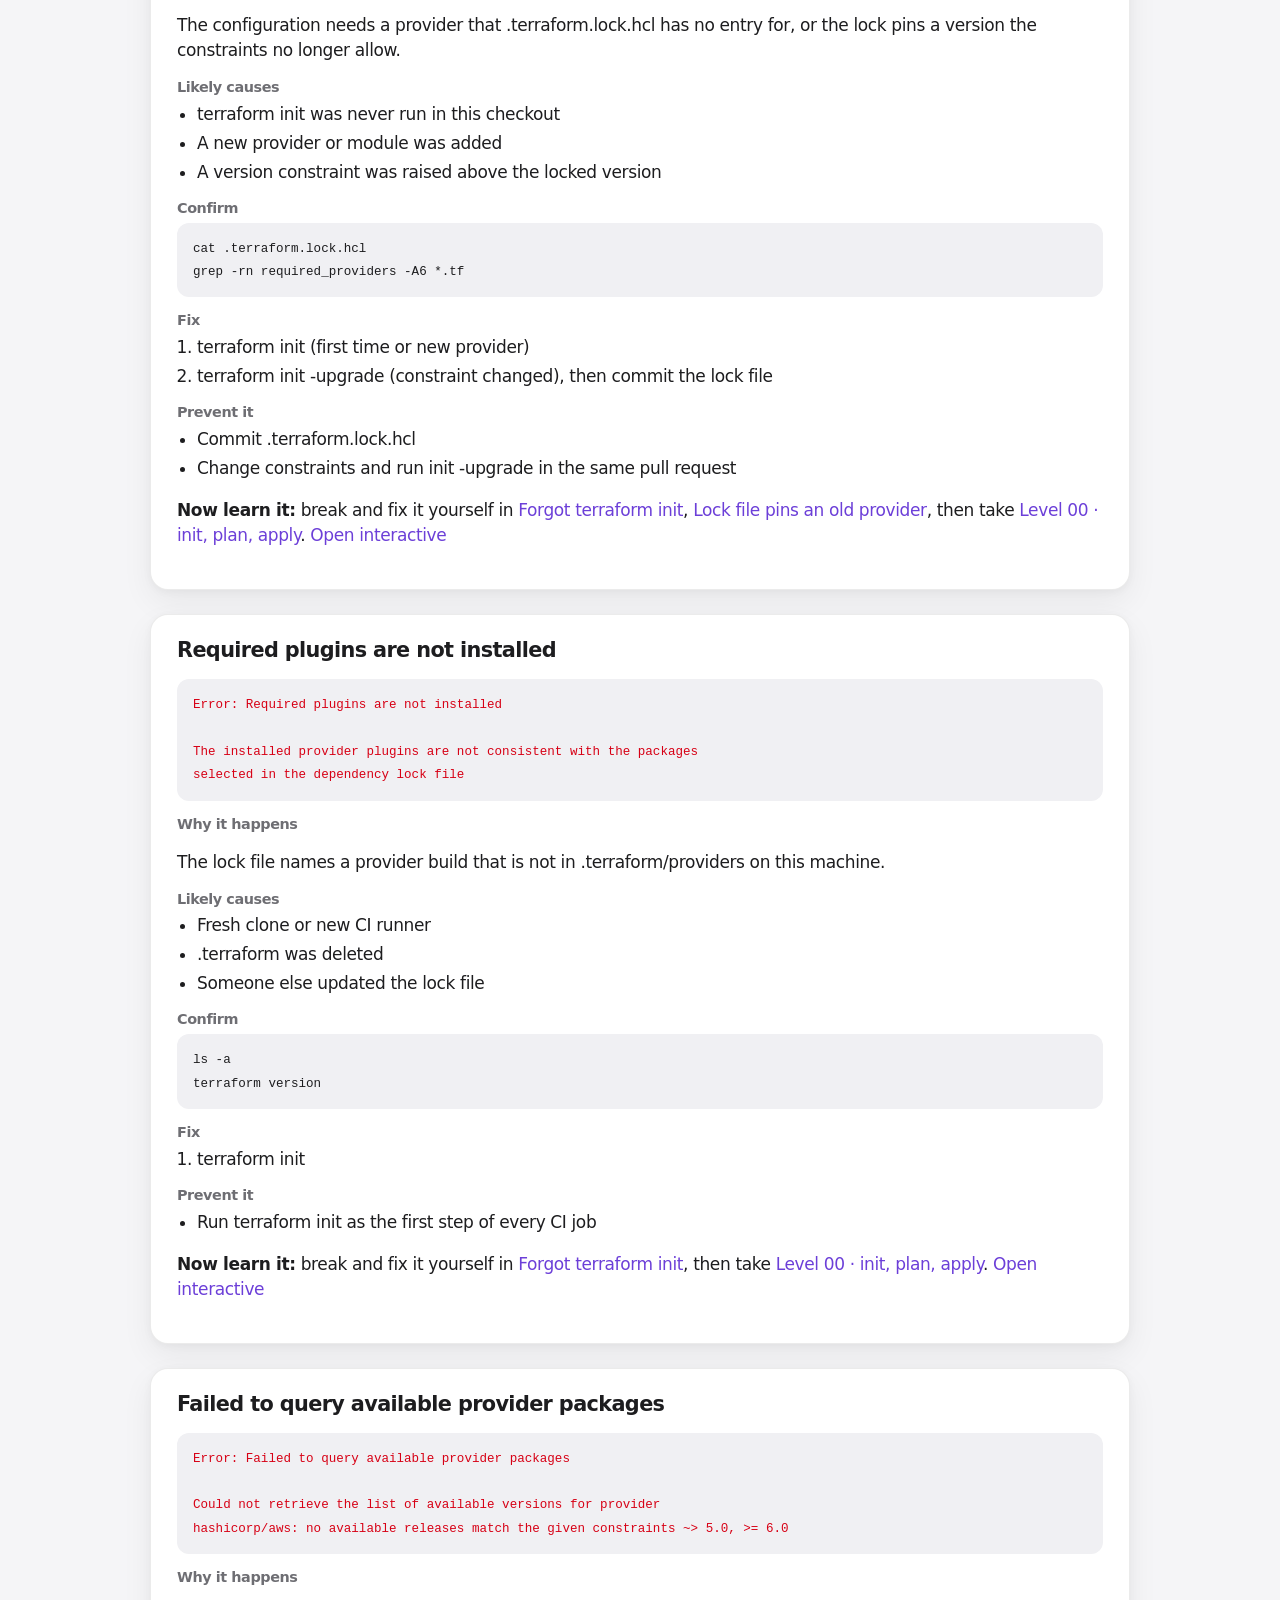
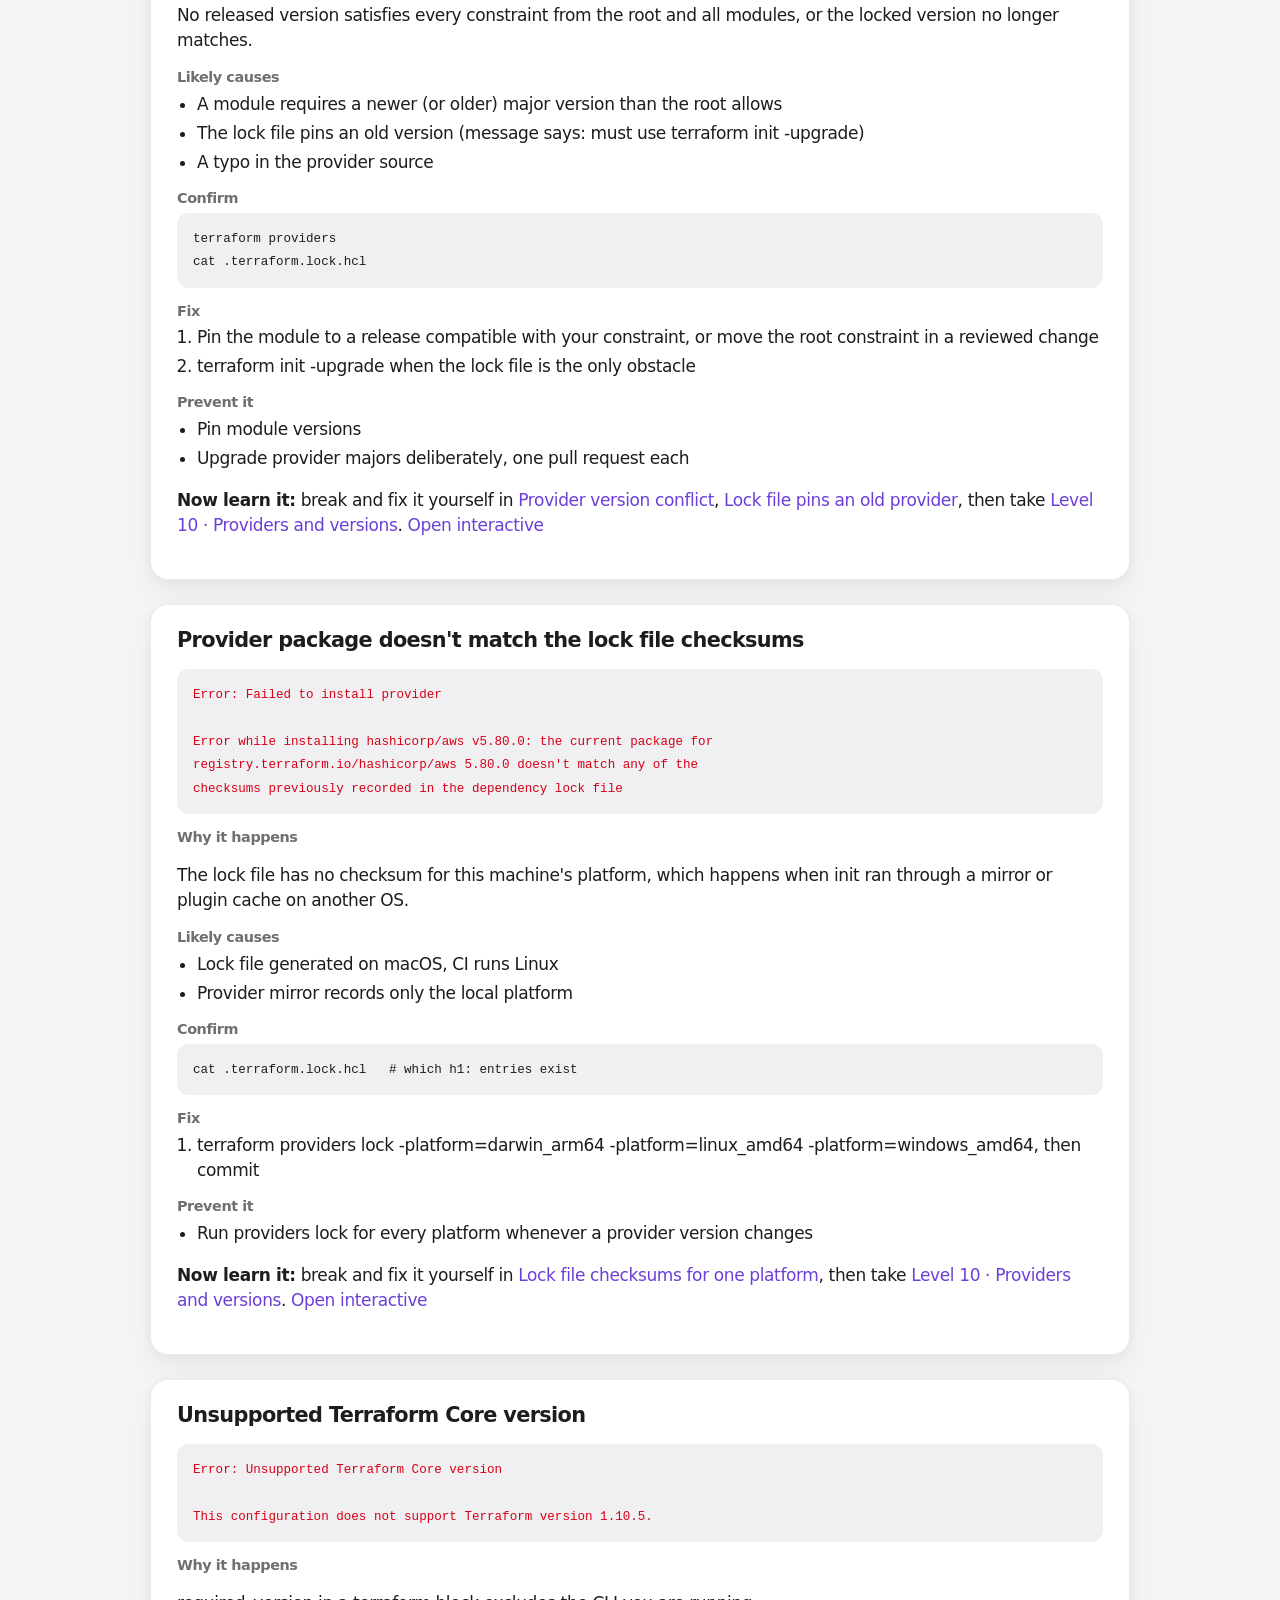
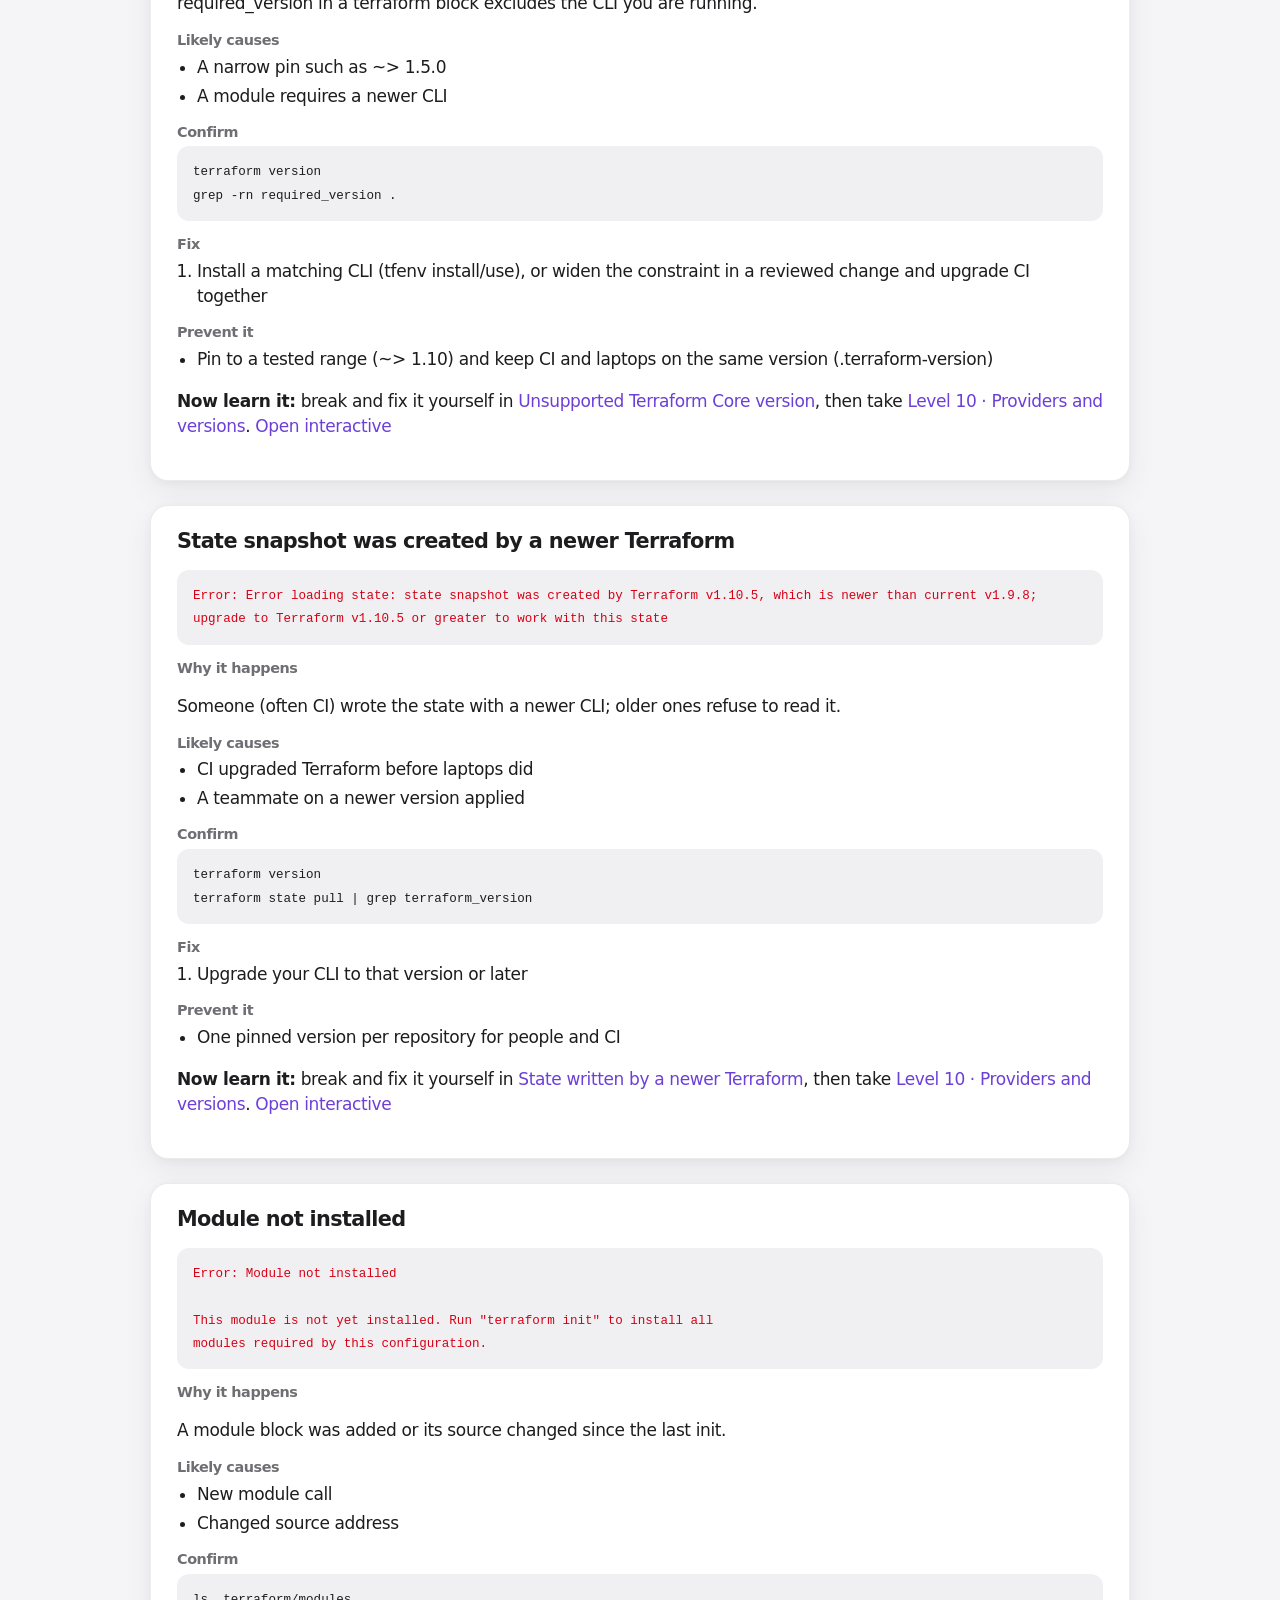
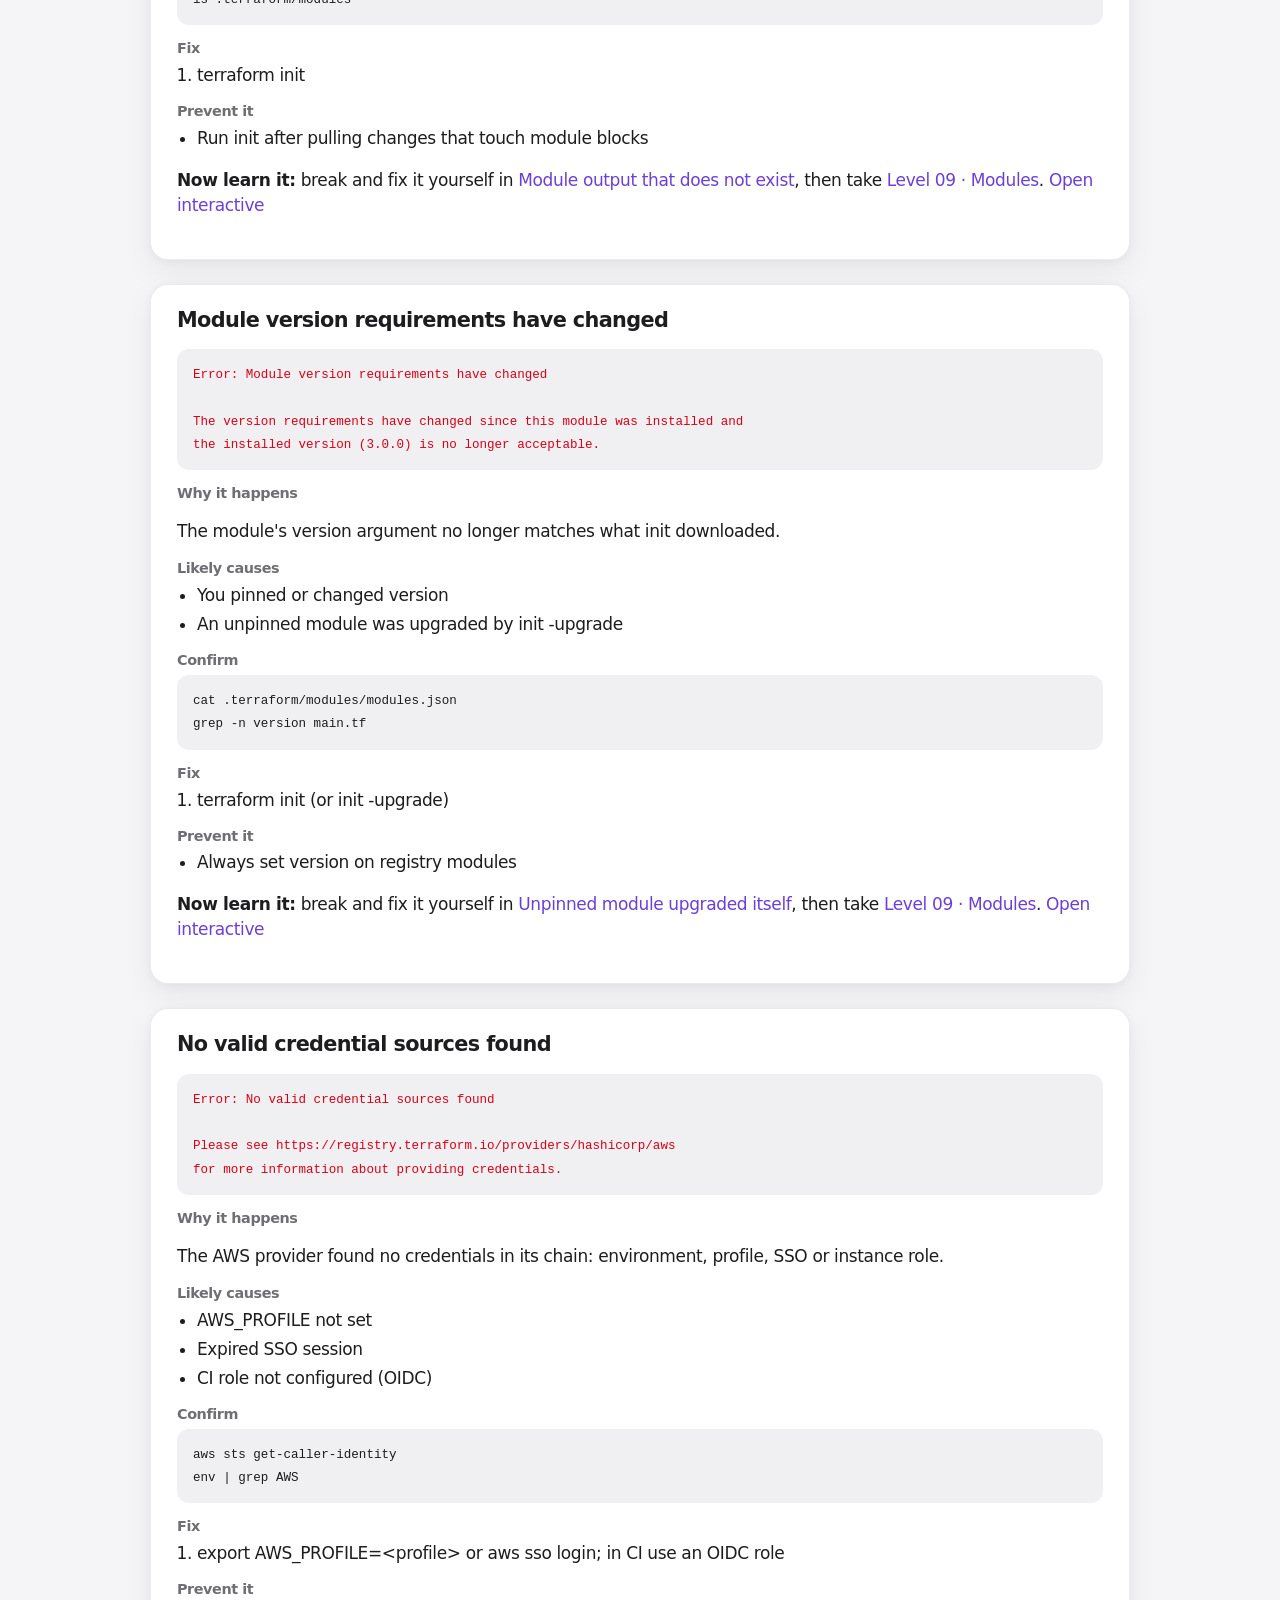
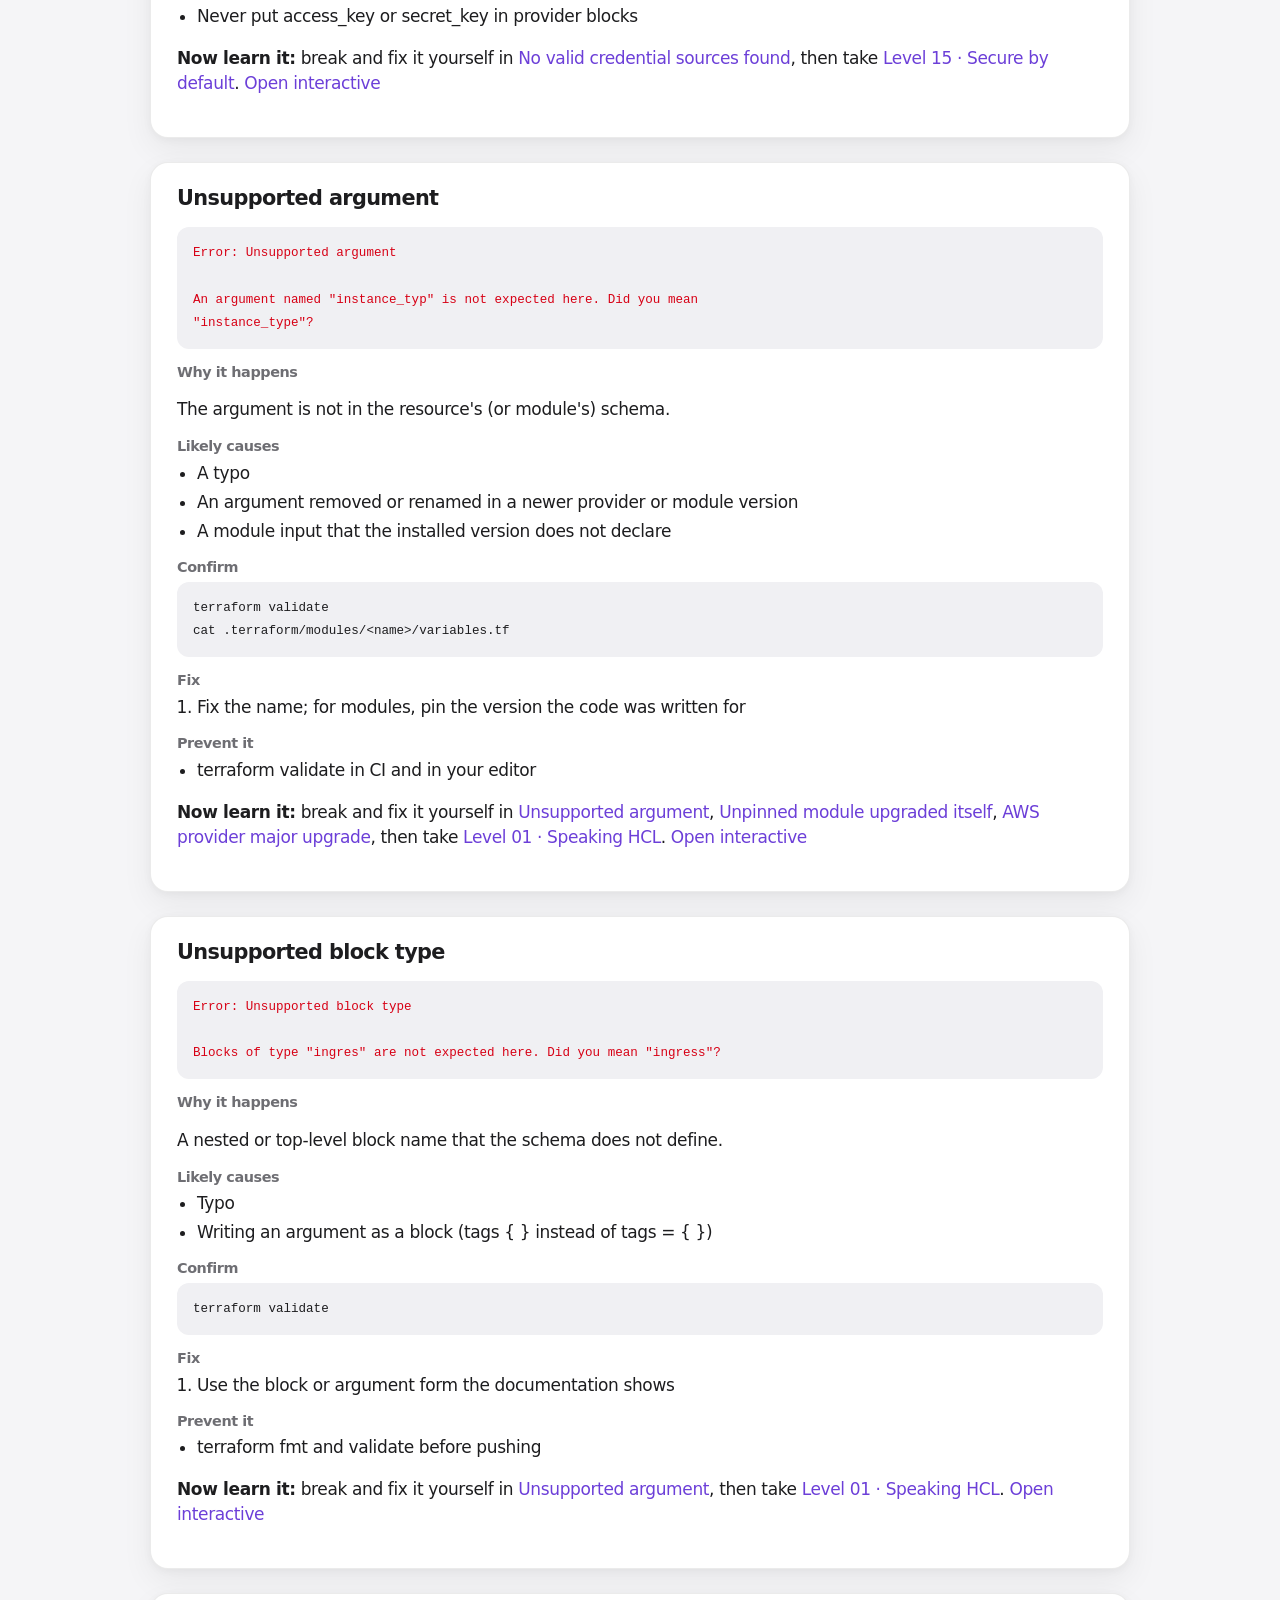
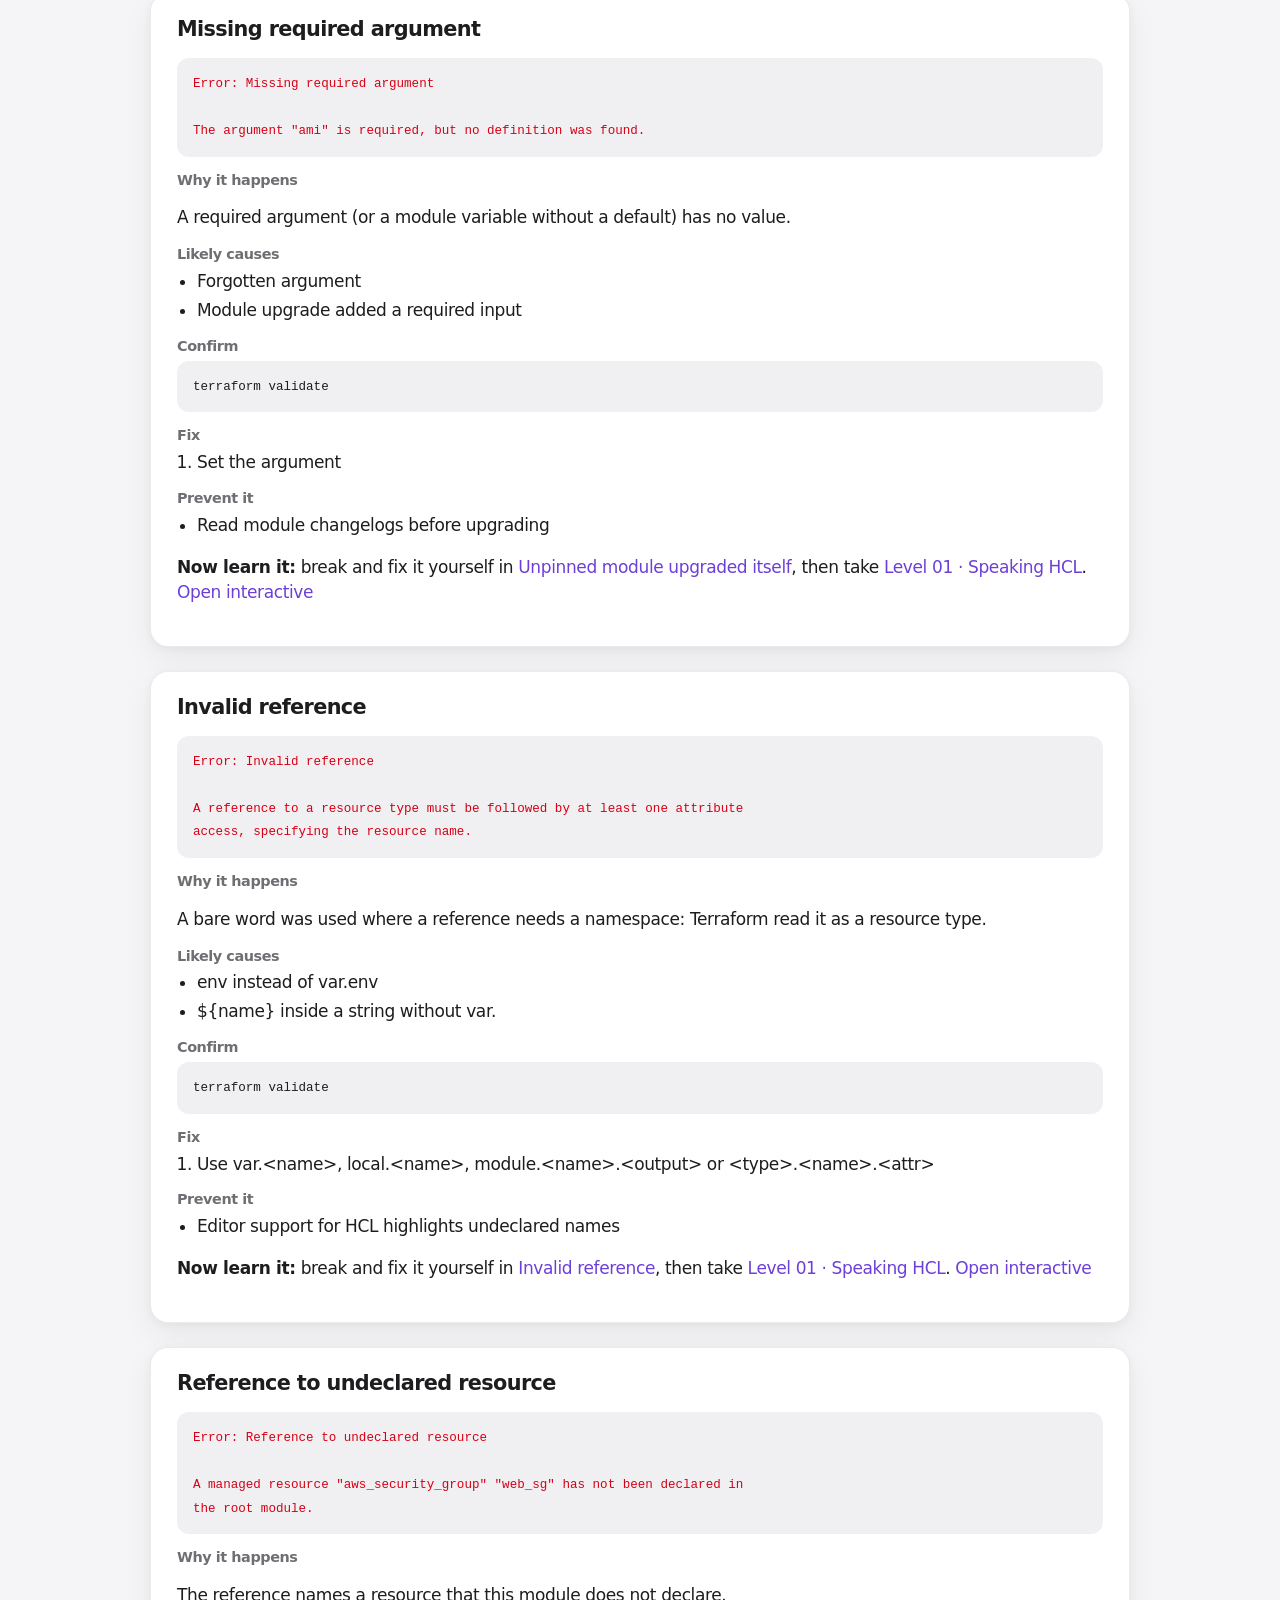
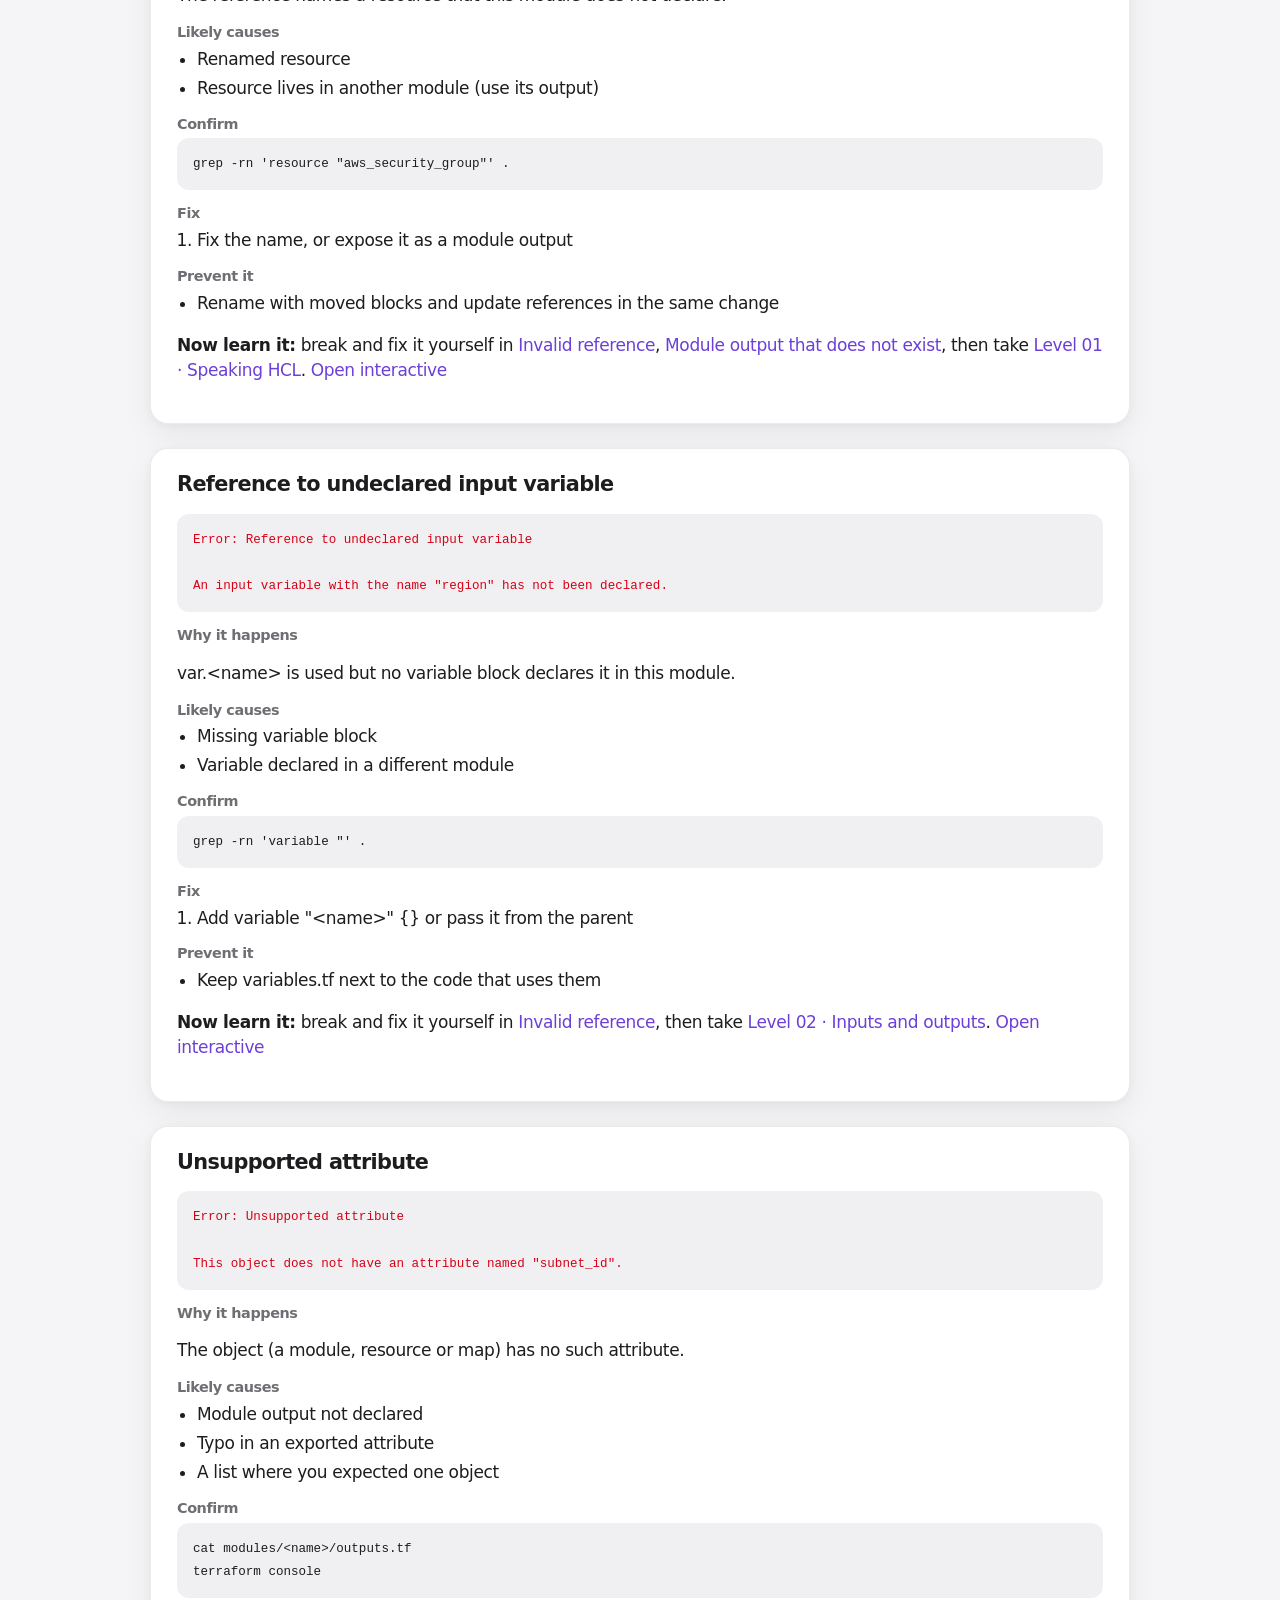
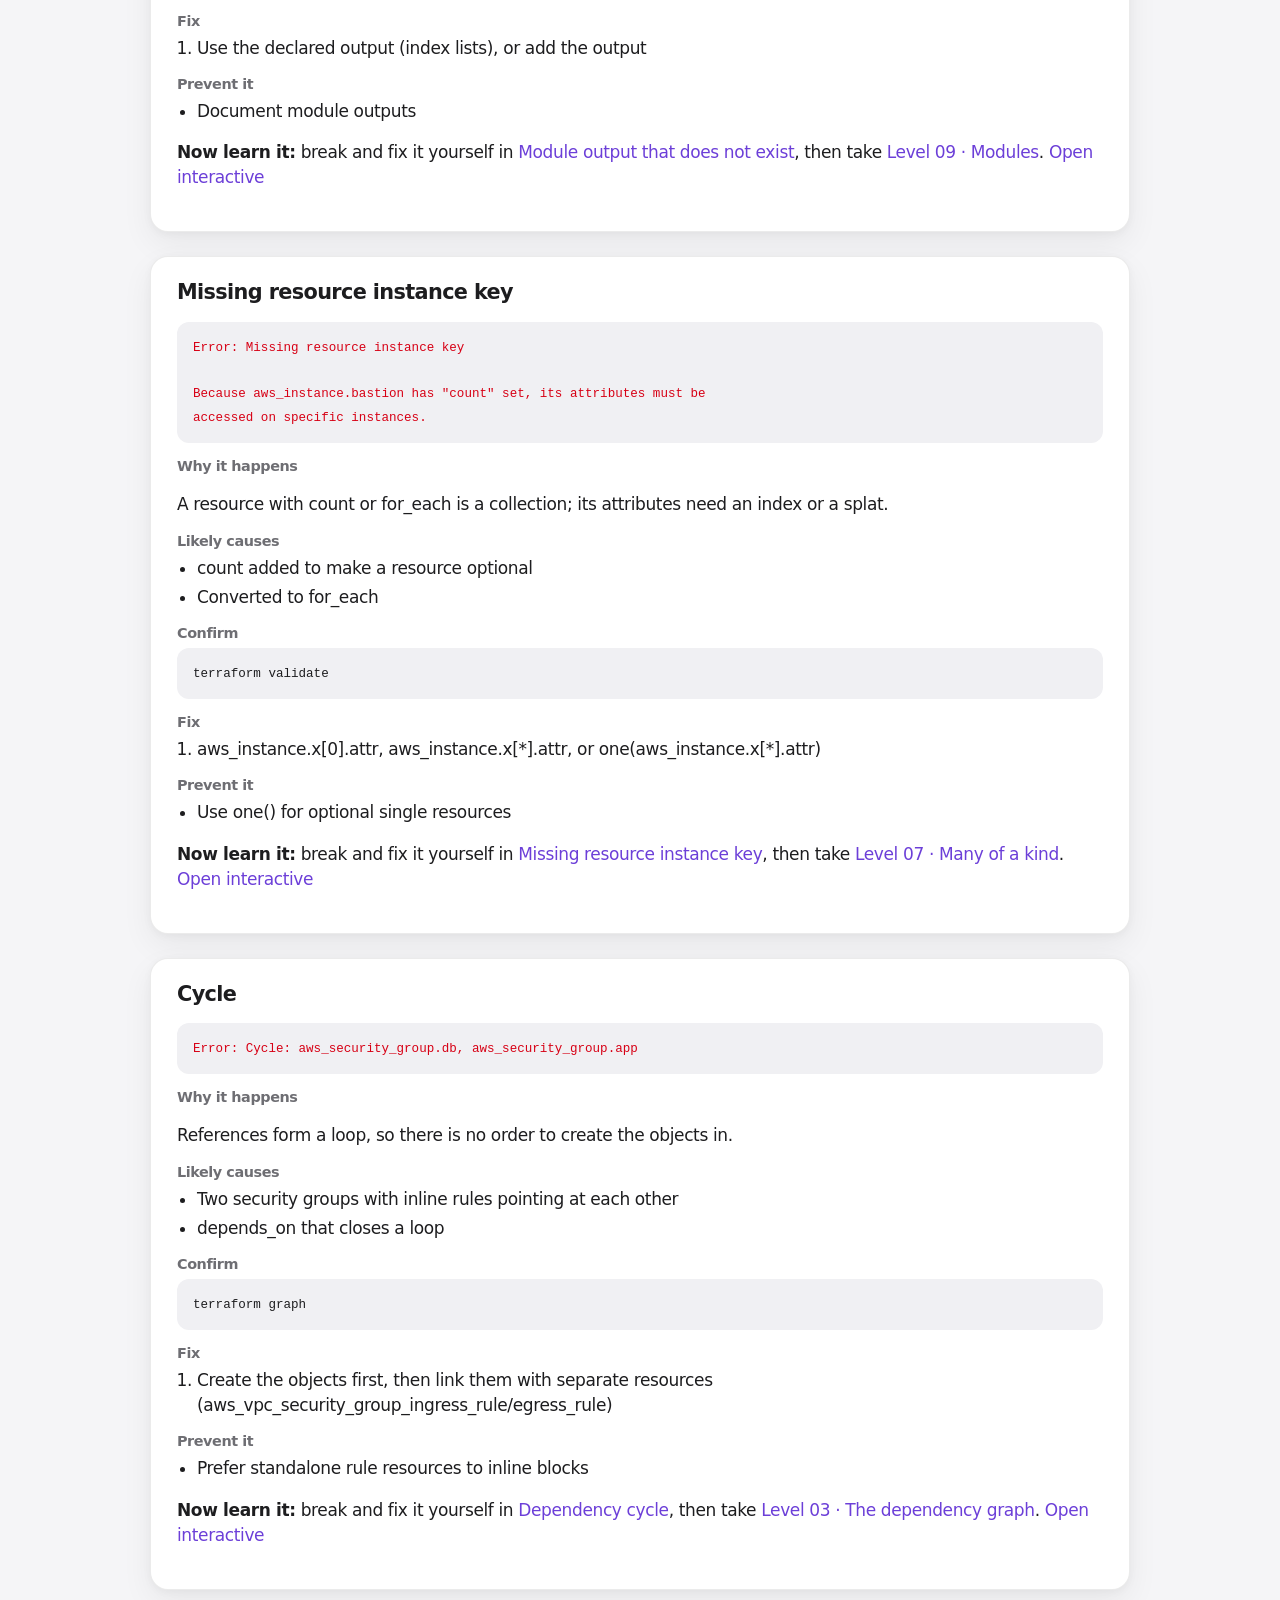
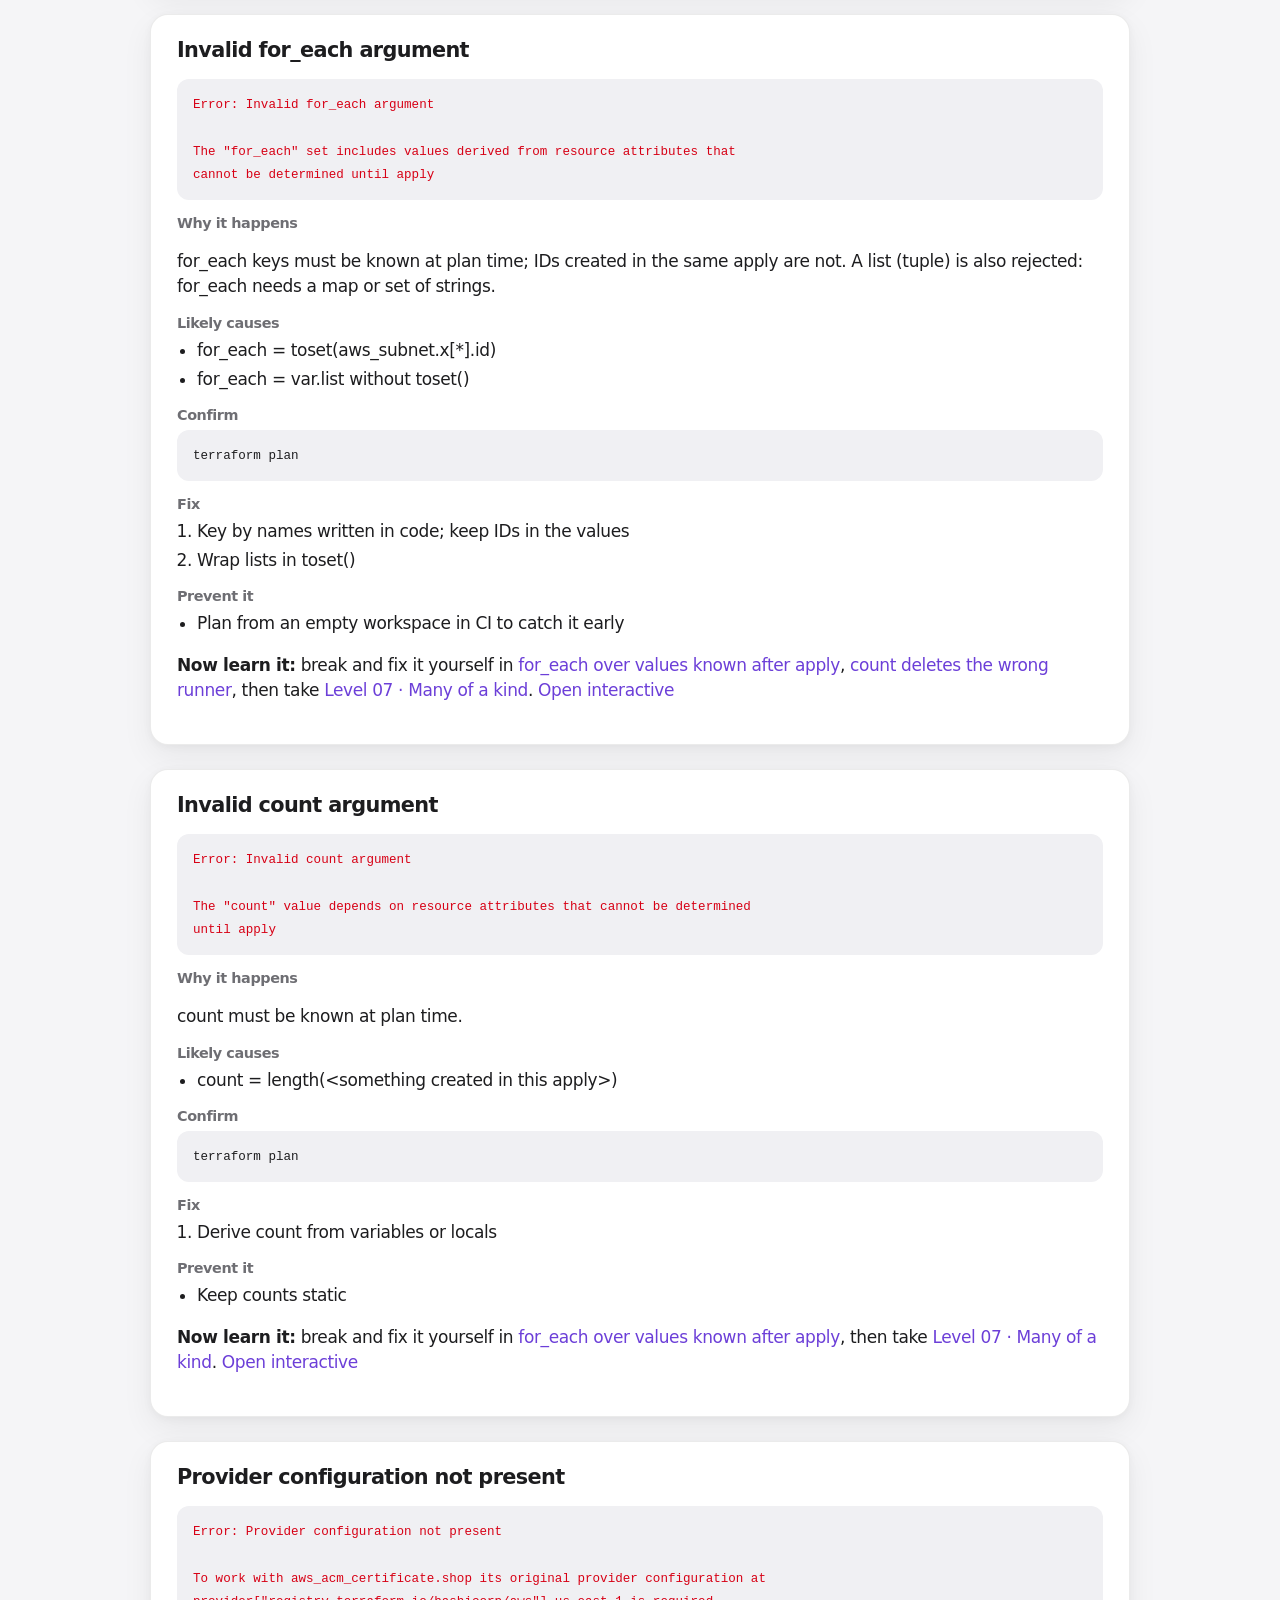
==== commit b0a6ddb5: "Rename to DevOps Nimbus and add the learning loop to the site The site joins the DevOps Nimbus track" ====
--- a/site/problems.html
+++ b/site/problems.html
@@ -6,16 +6,16 @@
   <meta http-equiv="Content-Security-Policy" content="default-src 'self'; script-src 'self'; style-src 'self'; img-src 'self' data:; connect-src 'none'; base-uri 'none'; form-action 'none'">
   <meta name="description" content="Every common Terraform error with its exact message, what it means, the likely causes, how to confirm, the fix and how to prevent it: 58 entries.">
   <meta property="og:type" content="article">
-  <meta property="og:title" content="Terraform errors and fixes: Terraform Quest">
+  <meta property="og:title" content="Terraform errors and fixes · DevOps Nimbus">
   <meta property="og:description" content="Exact Terraform error messages with causes, fixes and prevention.">
   <link rel="canonical" href="https://sandeepkomal.github.io/Terraform-HashiCorp/problems.html">
   <title>Terraform errors and fixes</title>
   <link rel="stylesheet" href="style.css">
-  <link rel="icon" href="logo.svg" type="image/svg+xml">
+  <link rel="icon" href="favicon.svg" type="image/svg+xml">
 </head>
 <body>
   <main class="wrap problems-page">
-    <p class="eyebrow"><img src="logo.svg" alt="" width="28" height="28"><a href="./">Terraform Quest</a></p>
+    <p class="eyebrow"><img src="logo.svg" alt="" width="28" height="28"><a href="./">DevOps Nimbus · Terraform</a></p>
     <h1>Terraform errors and fixes</h1>
     <p class="lede">58 errors and surprises, each with the exact message, why it happens, how to confirm the cause, the fix and how to prevent it. Then learn it for good: break and fix each one yourself in the <a href="./#play/noinit">browser playground</a>. The <a href="./#doctor">interactive version</a> also searches pasted error text and opens each fix in a practice scenario.</p>
     <nav aria-label="Problems">
@@ -625,7 +625,7 @@
     </section>
     <section class="card problem" id="backend-bucket">
       <h2>S3 bucket does not exist (backend)</h2>
-      <pre class="err"><code>Error: Failed to get existing workspaces: S3 bucket &quot;quest-tf-state&quot; does not exist.</code></pre>
+      <pre class="err"><code>Error: Failed to get existing workspaces: S3 bucket &quot;nimbus-tf-state&quot; does not exist.</code></pre>
       <h3>Why it happens</h3>
       <p>The backend points at a bucket that does not exist in this account.</p>
       <h3>Likely causes</h3>
@@ -864,7 +864,7 @@
     </section>
     <section class="card problem" id="bucket-exists">
       <h2>BucketAlreadyOwnedByYou / BucketAlreadyExists</h2>
-      <pre class="err"><code>Error: creating S3 Bucket (quest-assets-2026): BucketAlreadyOwnedByYou: Your previous request to create the named bucket succeeded and you already own it.</code></pre>
+      <pre class="err"><code>Error: creating S3 Bucket (nimbus-assets-2026): BucketAlreadyOwnedByYou: Your previous request to create the named bucket succeeded and you already own it.</code></pre>
       <h3>Why it happens</h3>
       <p>The bucket exists already: in your account (OwnedByYou) or someone else's (AlreadyExists; names are global).</p>
       <h3>Likely causes</h3>
@@ -880,7 +880,7 @@
     </section>
     <section class="card problem" id="bucket-not-empty">
       <h2>BucketNotEmpty</h2>
-      <pre class="err"><code>Error: deleting S3 Bucket (quest-archive-2019): BucketNotEmpty: The bucket you tried to delete is not empty</code></pre>
+      <pre class="err"><code>Error: deleting S3 Bucket (nimbus-archive-2019): BucketNotEmpty: The bucket you tried to delete is not empty</code></pre>
       <h3>Why it happens</h3>
       <p>S3 refuses to delete a bucket with objects unless force_destroy is set.</p>
       <h3>Likely causes</h3>
@@ -910,7 +910,7 @@
     </section>
     <section class="card problem" id="acl-not-supported">
       <h2>AccessControlListNotSupported</h2>
-      <pre class="err"><code>Error: creating S3 Bucket ACL (quest-partner-reports,public-read): AccessControlListNotSupported: The bucket does not allow ACLs</code></pre>
+      <pre class="err"><code>Error: creating S3 Bucket ACL (nimbus-partner-reports,public-read): AccessControlListNotSupported: The bucket does not allow ACLs</code></pre>
       <h3>Why it happens</h3>
       <p>New buckets enforce bucket-owner ownership, which disables ACLs.</p>
       <h3>Likely causes</h3>
@@ -1063,7 +1063,7 @@
       <pre class="err"><code>Error: Test assertion failed
 
   on tests/naming.tftest.hcl line 10, in run &quot;bucket_name_has_environment&quot;:
-  10:     condition     = aws_s3_bucket.logs.bucket == &quot;quest-logs-dev&quot;
+  10:     condition     = aws_s3_bucket.logs.bucket == &quot;nimbus-logs-dev&quot;
 
 The logs bucket name must end with the environment.</code></pre>
       <h3>Why it happens</h3>
--- a/site/style.css
+++ b/site/style.css
@@ -1,4 +1,4 @@
-/* Terraform Quest. Calm, product-page styling: system font, solid surfaces,
+/* DevOps Nimbus Terraform. Calm, product-page styling: system font, solid surfaces,
    hairline borders, generous space, and one accent (violet). */
 :root {
   --bg: #f5f5f7;
@@ -96,7 +96,7 @@
 .brand:hover { text-decoration: none; }
 .brand img { display: block; width: 22px; height: 22px; }
 .top nav { display: flex; align-items: center; gap: 10px; overflow-x: auto; flex: 1; justify-content: center; scrollbar-width: none; }
-.top nav a { color: var(--text); opacity: .8; padding: 6px 8px; border-radius: 99px; white-space: nowrap; font-size: .82rem; transition: opacity .2s, background .2s; }
+.top nav a { color: var(--text); opacity: .8; padding: 6px; border-radius: 99px; white-space: nowrap; font-size: .82rem; transition: opacity .2s, background .2s; }
 .top nav a:hover { opacity: 1; text-decoration: none; }
 .top nav a[aria-current="page"] { opacity: 1; background: var(--code-bg); font-weight: 500; }
 /* Two modes: Learn (the course) and Fix (the reference for something broken now). */
@@ -107,11 +107,6 @@
 .mode.fix a[aria-current="page"] { background: var(--surface); }
 .mode-banner { margin: 32px 0 0; padding: 12px 16px; border-radius: 12px; background: var(--warn-soft); font-size: .95rem; }
 .mode-banner strong { color: var(--warn-text); }
-.gh {
-  display: inline-flex; align-items: center; font-size: .8rem; font-weight: 500; color: var(--on-accent);
-  background: var(--accent); border: 1px solid transparent; border-radius: 99px; padding: 6px 14px; transition: background .2s;
-}
-.gh:hover { background: var(--accent-hover); color: var(--on-accent); text-decoration: none; }
 
 main { padding-top: 8px; padding-bottom: 64px; min-height: 70vh; }
 .tab > h2 { font-size: clamp(2rem, 4.5vw, 3rem); font-weight: 700; margin: 48px 0 14px; }
@@ -361,7 +356,12 @@
 .foot-base a { color: inherit; text-decoration: underline; text-underline-offset: 2px; }
 .foot-base .foot-tm { margin-top: 4px; font-size: .74rem; }
 
-
+/* Brand and search on the first row, the Learn and Fix menus centred on the second. */
+@media (max-width: 1024px) {
+  .top-inner { gap: 6px 10px; flex-wrap: wrap; height: auto; padding-top: 8px; padding-bottom: 6px; }
+  .brand { flex: 1; }
+  .top nav { order: 3; flex-basis: 100%; flex-wrap: wrap; justify-content: center; gap: 6px; overflow: visible; }
+}
 @media (max-width: 860px) {
   .flow { grid-template-columns: repeat(4, minmax(0, 1fr)); row-gap: 4px; }
   .flow::before { display: none; }
@@ -369,10 +369,6 @@
 }
 @media (max-width: 720px) {
   body { font-size: 16px; }
-  .top-inner { gap: 6px 10px; flex-wrap: wrap; height: auto; padding-top: 8px; padding-bottom: 6px; }
-  .gh { display: none; }
-  .brand { font-size: .95rem; flex: 1; }
-  .top nav { order: 3; flex-basis: 100%; flex-wrap: wrap; gap: 6px; overflow: visible; }
   .top nav a { padding: 6px 8px; }
   .mode { flex-wrap: wrap; justify-content: center; }
   .mode-k { padding: 0 4px 0 8px; }
@@ -568,7 +564,7 @@
 .opt.wrong { animation: kq-shake .36s var(--ease); }
 .feedback.ok, .feedback.bad { animation: kq-in var(--dur) var(--ease) both; }
 .copy, .chip, .pg-scn, .pg-r { transition: border-color var(--dur-fast) var(--ease), background var(--dur-fast) var(--ease), transform var(--dur-fast) var(--ease); }
-.copy:active, .chip:active, .pg-scn:active, .pg-r:active, .gh:active, .kbd-btn:active { transform: scale(.96); }
+.copy:active, .chip:active, .pg-scn:active, .pg-r:active, .kbd-btn:active { transform: scale(.96); }
 .score, .pg-group-count, .doctor-group-count, .arch-step { font-variant-numeric: tabular-nums; }
 
 @media (prefers-reduced-motion: reduce) {
@@ -768,3 +764,60 @@
 @media (max-width: 720px) { .problems-page nav ul { columns: 1; } }
 .problem :not(pre) > code, .problems-page li code { overflow-wrap: anywhere; }
 .problem li, .problem p, .problem h2, .problem h3 { overflow-wrap: anywhere; }
+
+/* Learning loop: continue, on-call shift, score, skill radar and learning uptime. */
+.engage { display: grid; grid-template-columns: repeat(3, 1fr); gap: 16px; margin: 16px 0 0; text-align: left; }
+.eng-card { display: flex; flex-direction: column; align-items: flex-start; gap: 6px; padding: 24px; border-radius: 22px; background: var(--surface); border: 1px solid var(--hair); }
+.eng-card h3 { margin: 0; font-size: 1.2rem; letter-spacing: -.02em; }
+.eng-card p { margin: 0; color: var(--muted); font-size: .95rem; }
+.eng-card > .pill, .eng-card > .eng-row { margin-top: auto; }
+.eng-card > p:not(.eng-k) { margin-bottom: 10px; }
+.eng-k { display: flex; align-items: center; gap: 8px; color: var(--accent) !important; font-weight: 600; font-size: .85rem !important; }
+.eng-shift.paging { background: var(--warn-soft); border-color: var(--warn); }
+.eng-shift.paging .eng-k { color: var(--warn-text) !important; }
+.eng-time { font-variant-numeric: tabular-nums; }
+.eng-dot { width: 9px; height: 9px; border-radius: 50%; background: var(--warn); animation: eng-page 1.2s ease-in-out infinite; }
+@keyframes eng-page { 50% { opacity: .25; } }
+.eng-row { display: flex; align-items: center; gap: 16px; flex-wrap: wrap; padding-top: 12px; }
+.eng-row .more { background: none; border: 0; color: var(--accent); font: inherit; cursor: pointer; padding: 0; }
+.eng-score { display: flex; align-items: baseline; gap: 10px; color: var(--text) !important; font-size: 2.2rem !important; font-weight: 700; letter-spacing: -.04em; line-height: 1.1; }
+.eng-score span { font-size: .95rem; font-weight: 600; letter-spacing: 0; color: var(--accent); }
+.eng-bar { display: block; width: 100%; height: 6px; border-radius: 99px; background: var(--code-bg); overflow: hidden; margin: 4px 0; }
+.eng-bar-fill { display: block; height: 100%; border-radius: inherit; background: var(--accent); }
+.eng-session { font-size: .85rem !important; font-variant-numeric: tabular-nums; }
+.eng-board { grid-column: 1 / -1; padding: 24px; border-radius: 22px; background: var(--surface); border: 1px solid var(--hair); display: grid; gap: 16px; }
+.eng-panels { display: grid; grid-template-columns: 1fr 1.3fr; gap: 16px; }
+.eng-panel { display: flex; flex-direction: column; gap: 6px; padding: 20px; border-radius: 16px; background: var(--surface-2); border: 1px solid var(--hair); }
+.eng-panel p { margin: 0; color: var(--muted); font-size: .9rem; }
+.eng-radar { width: 100%; max-width: 340px; align-self: center; margin: 4px 0; overflow: visible; }
+.eng-r-grid { fill: none; stroke: var(--line); stroke-width: 1; }
+.eng-r-shape { fill: color-mix(in srgb, var(--accent) 22%, transparent); stroke: var(--accent); stroke-width: 2; stroke-linejoin: round; }
+.eng-r-dot { fill: var(--accent); }
+.eng-r-label { fill: var(--muted); font-size: 10.5px; font-family: inherit; }
+.eng-slo { padding: 3px 10px; border-radius: 99px; font-size: .78rem !important; }
+.eng-slo.ok { color: var(--ok) !important; background: var(--ok-soft); }
+.eng-slo.low { color: var(--warn-text) !important; background: var(--warn-soft); }
+.eng-uptime { display: flex; gap: 2px; height: 96px; margin-top: 14px; }
+.eng-30 { display: none; }
+.eng-up { flex: 1; border-radius: 2px; background: var(--code-bg); }
+.eng-up.on { background: var(--accent-2); }
+.eng-up-axis { display: flex; justify-content: space-between; font-size: .75rem; color: var(--muted); }
+.eng-budget { display: flex; align-items: center; gap: 10px; margin-top: auto; padding-top: 10px; font-size: .88rem; }
+.eng-pips { display: flex; gap: 4px; }
+.eng-pips span { width: 10px; height: 10px; border-radius: 50%; border: 1.5px solid var(--accent-2); }
+.eng-pips span.on { background: var(--accent-2); }
+.eng-stats { display: grid; grid-template-columns: repeat(5, 1fr); gap: 1px; background: var(--hair); border-radius: 14px; overflow: hidden; border: 1px solid var(--hair); }
+.eng-stats div { background: var(--surface); padding: 14px 16px; display: flex; flex-direction: column; }
+.eng-stats b { font-size: 1.3rem; letter-spacing: -.02em; font-variant-numeric: tabular-nums; }
+.eng-stats span { color: var(--muted); font-size: .82rem; }
+.eng-msg { margin: 0; font-size: .9rem; color: var(--muted); }
+@media (max-width: 860px) { .engage { grid-template-columns: 1fr; } .eng-panels, .eng-stats { grid-template-columns: 1fr 1fr; } .eng-panels { grid-template-columns: 1fr; } .eng-up:nth-child(-n+60), .eng-90 { display: none; } .eng-30 { display: inline; } .eng-uptime { height: 64px; gap: 3px; } .eng-stats div:last-child { grid-column: 1 / -1; } }
+
+/* DevOps Nimbus brand: the loop mark in the header and footer. */
+.brand img.mark { width: 37px; }
+.foot-brand .brand img.mark { width: 47px; }
+.brand-track { color: var(--accent); font-weight: 600; padding-left: 8px; border-left: 1px solid var(--line); }
+.eng-carry { display: flex; align-items: center; gap: 10px; flex-wrap: wrap; }
+.eng-file { position: relative; }
+.eng-file input { position: absolute; inset: 0; opacity: 0; cursor: pointer; }
+.eng-file:focus-within { outline: 2px solid var(--accent); outline-offset: 2px; }
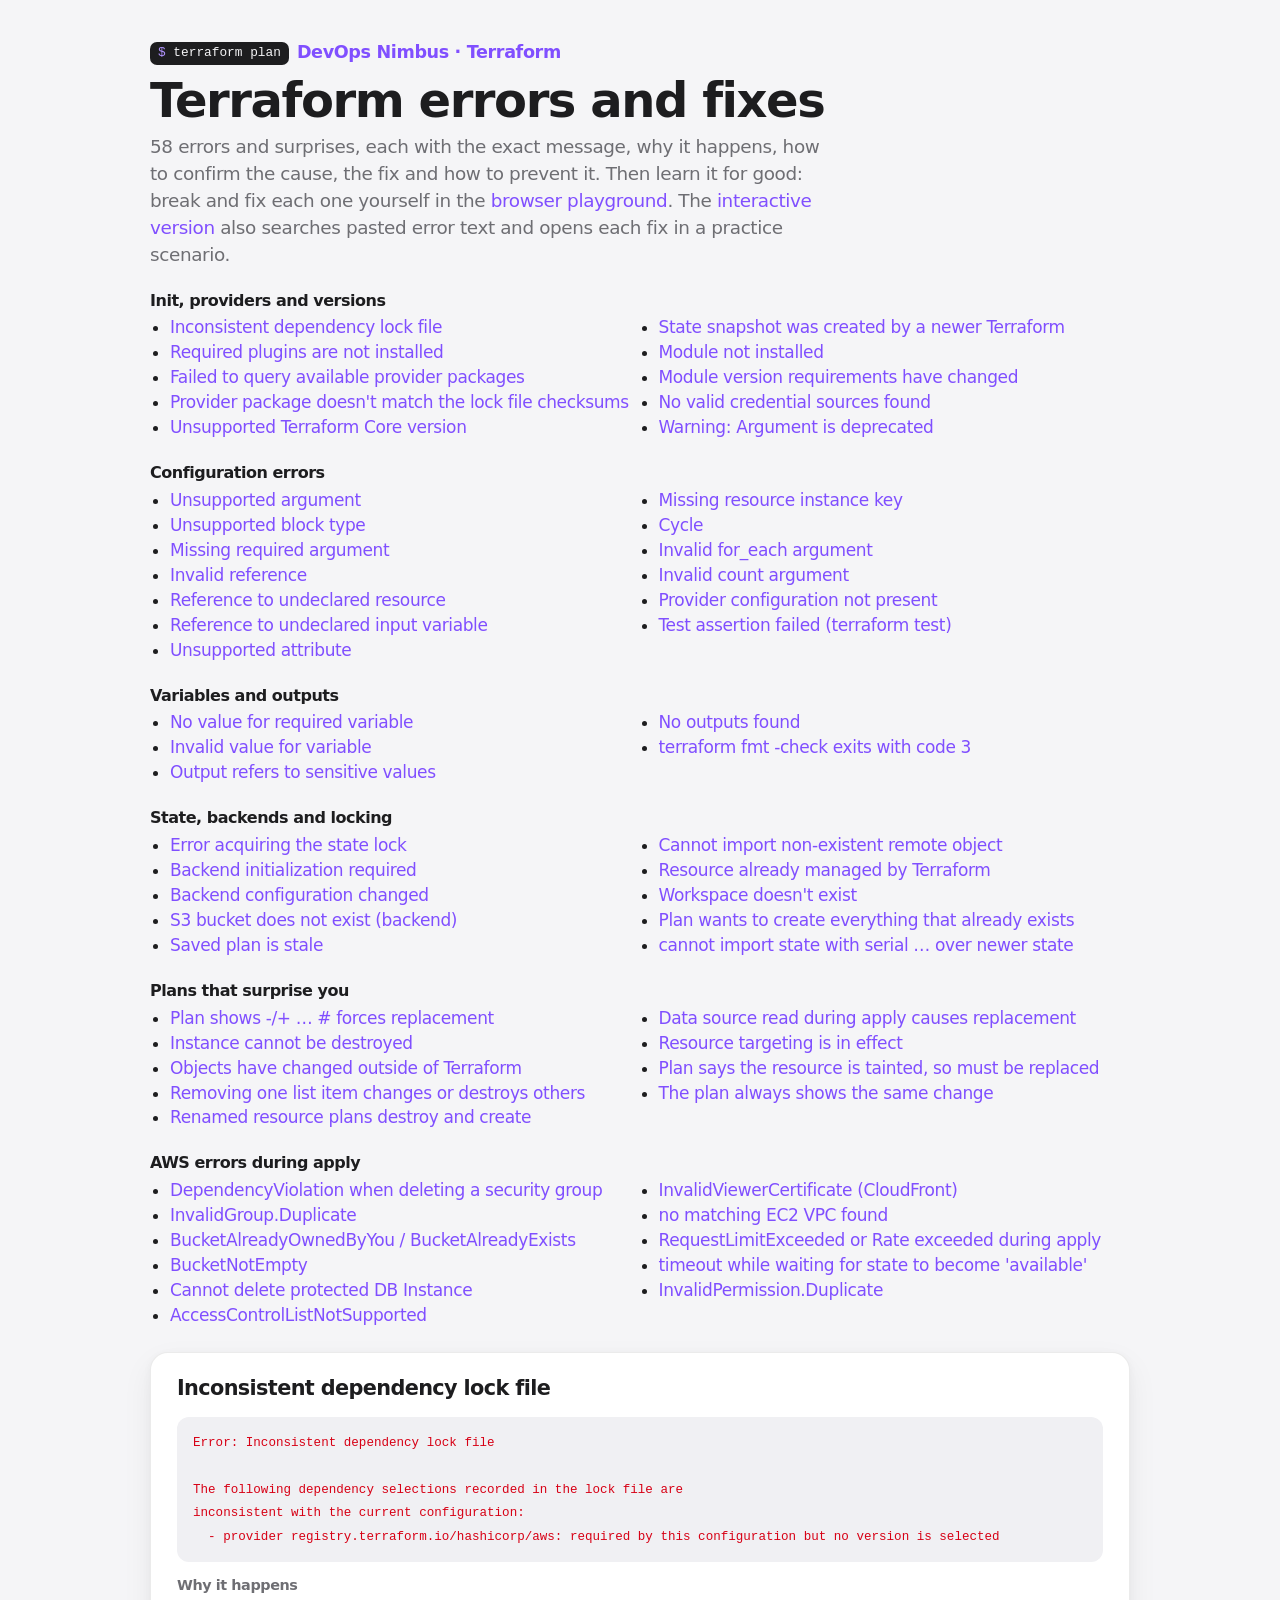
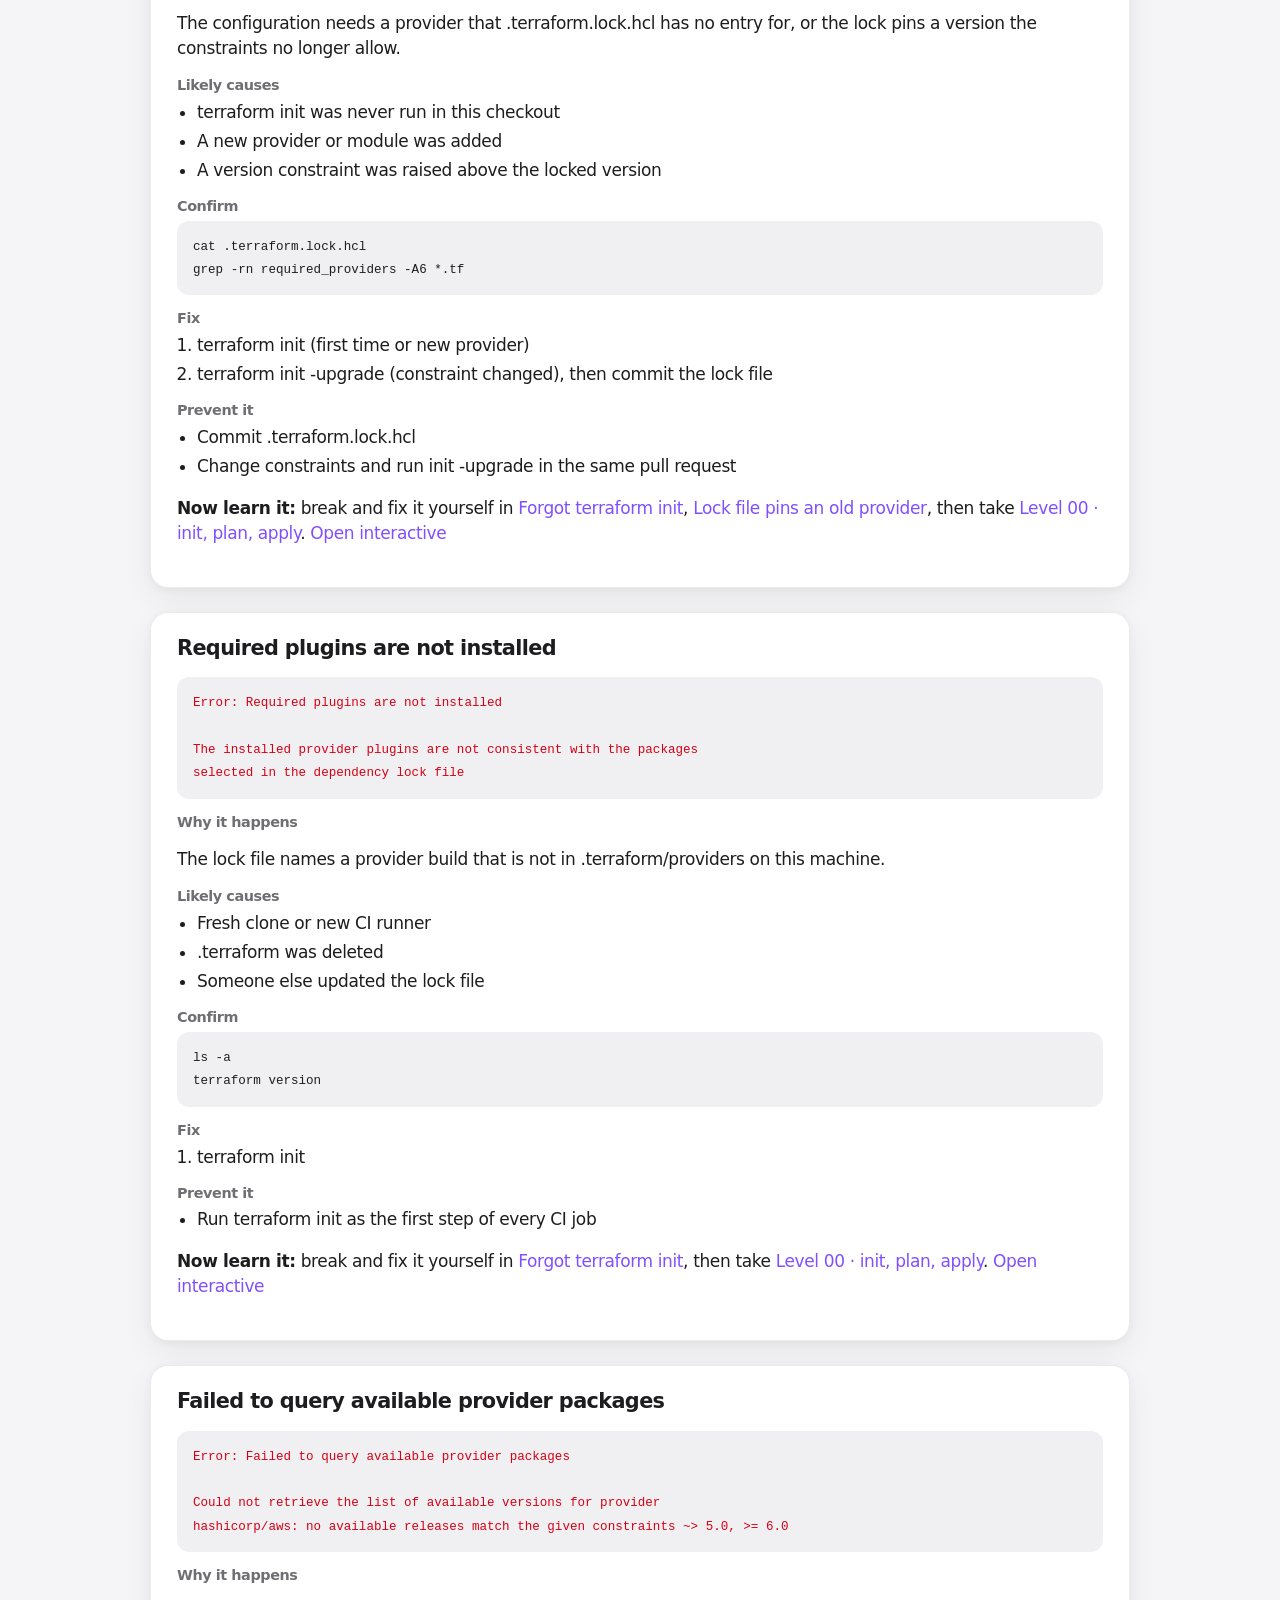
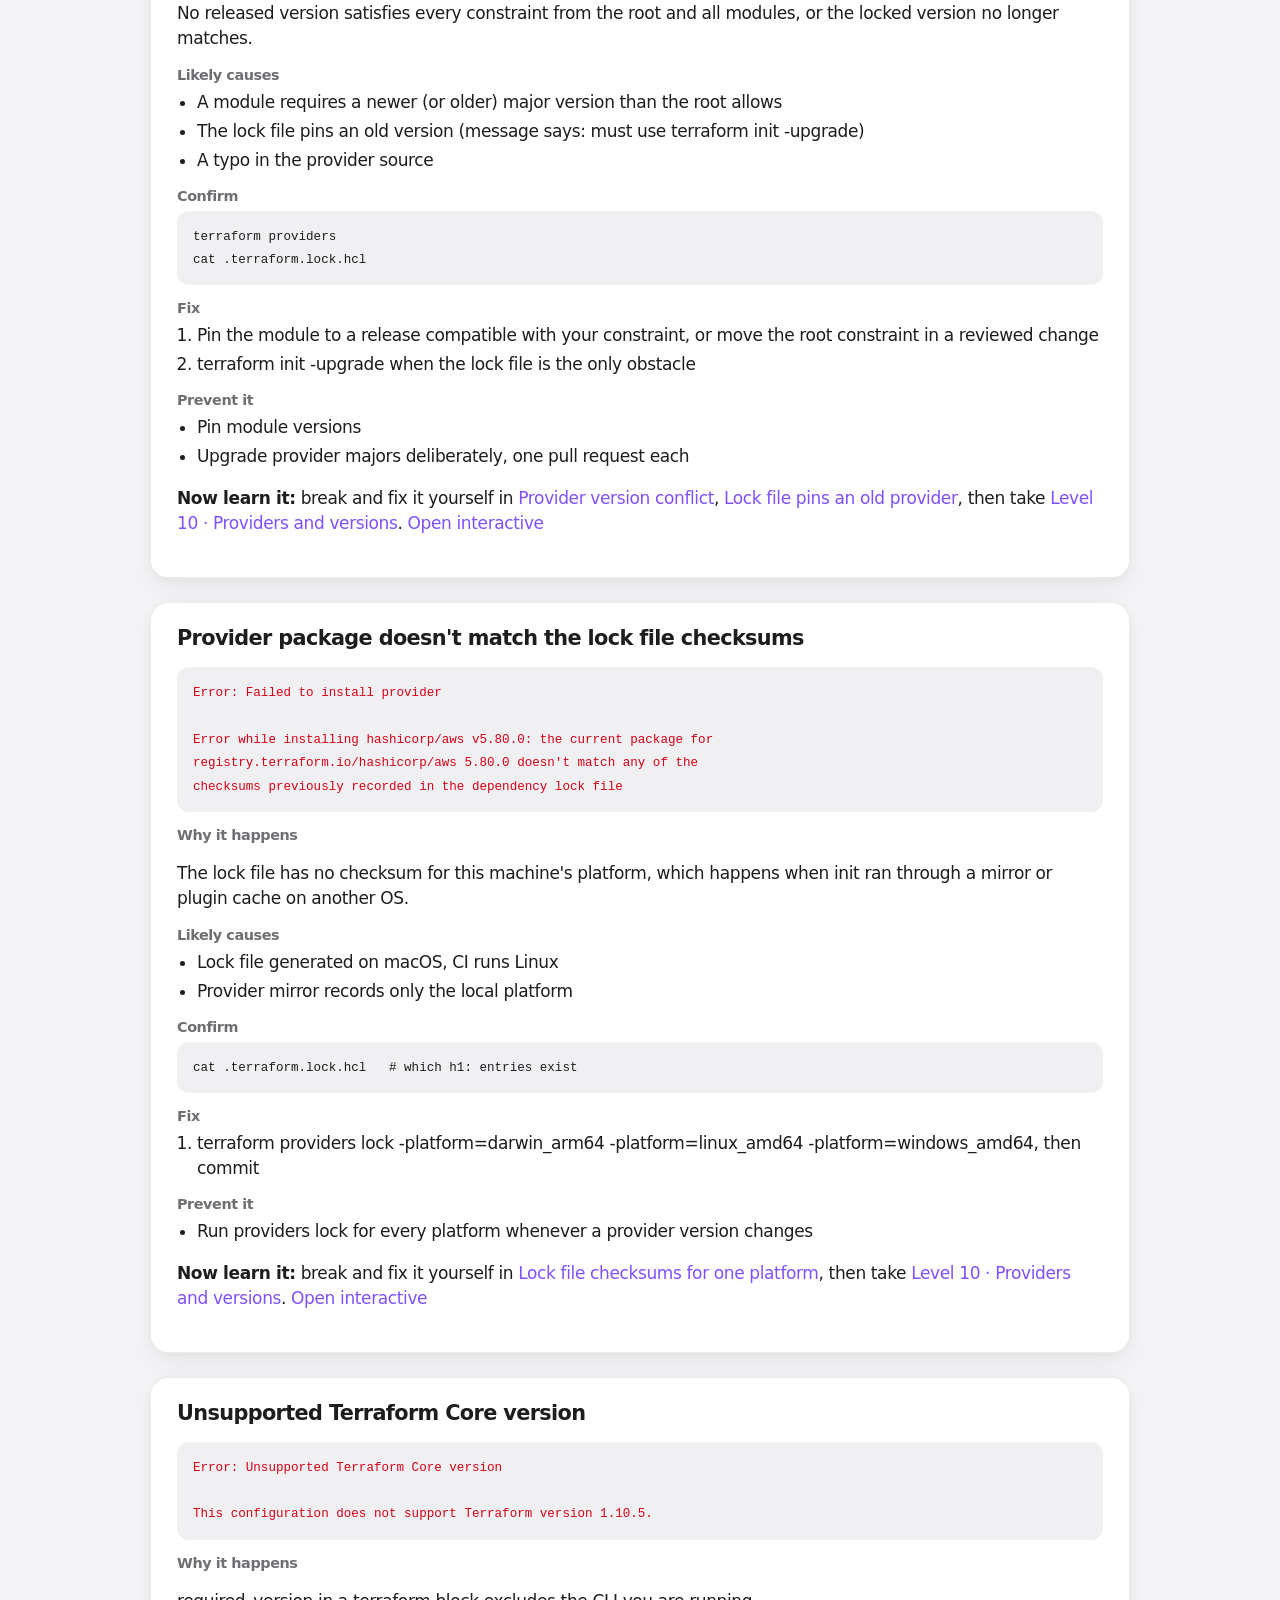
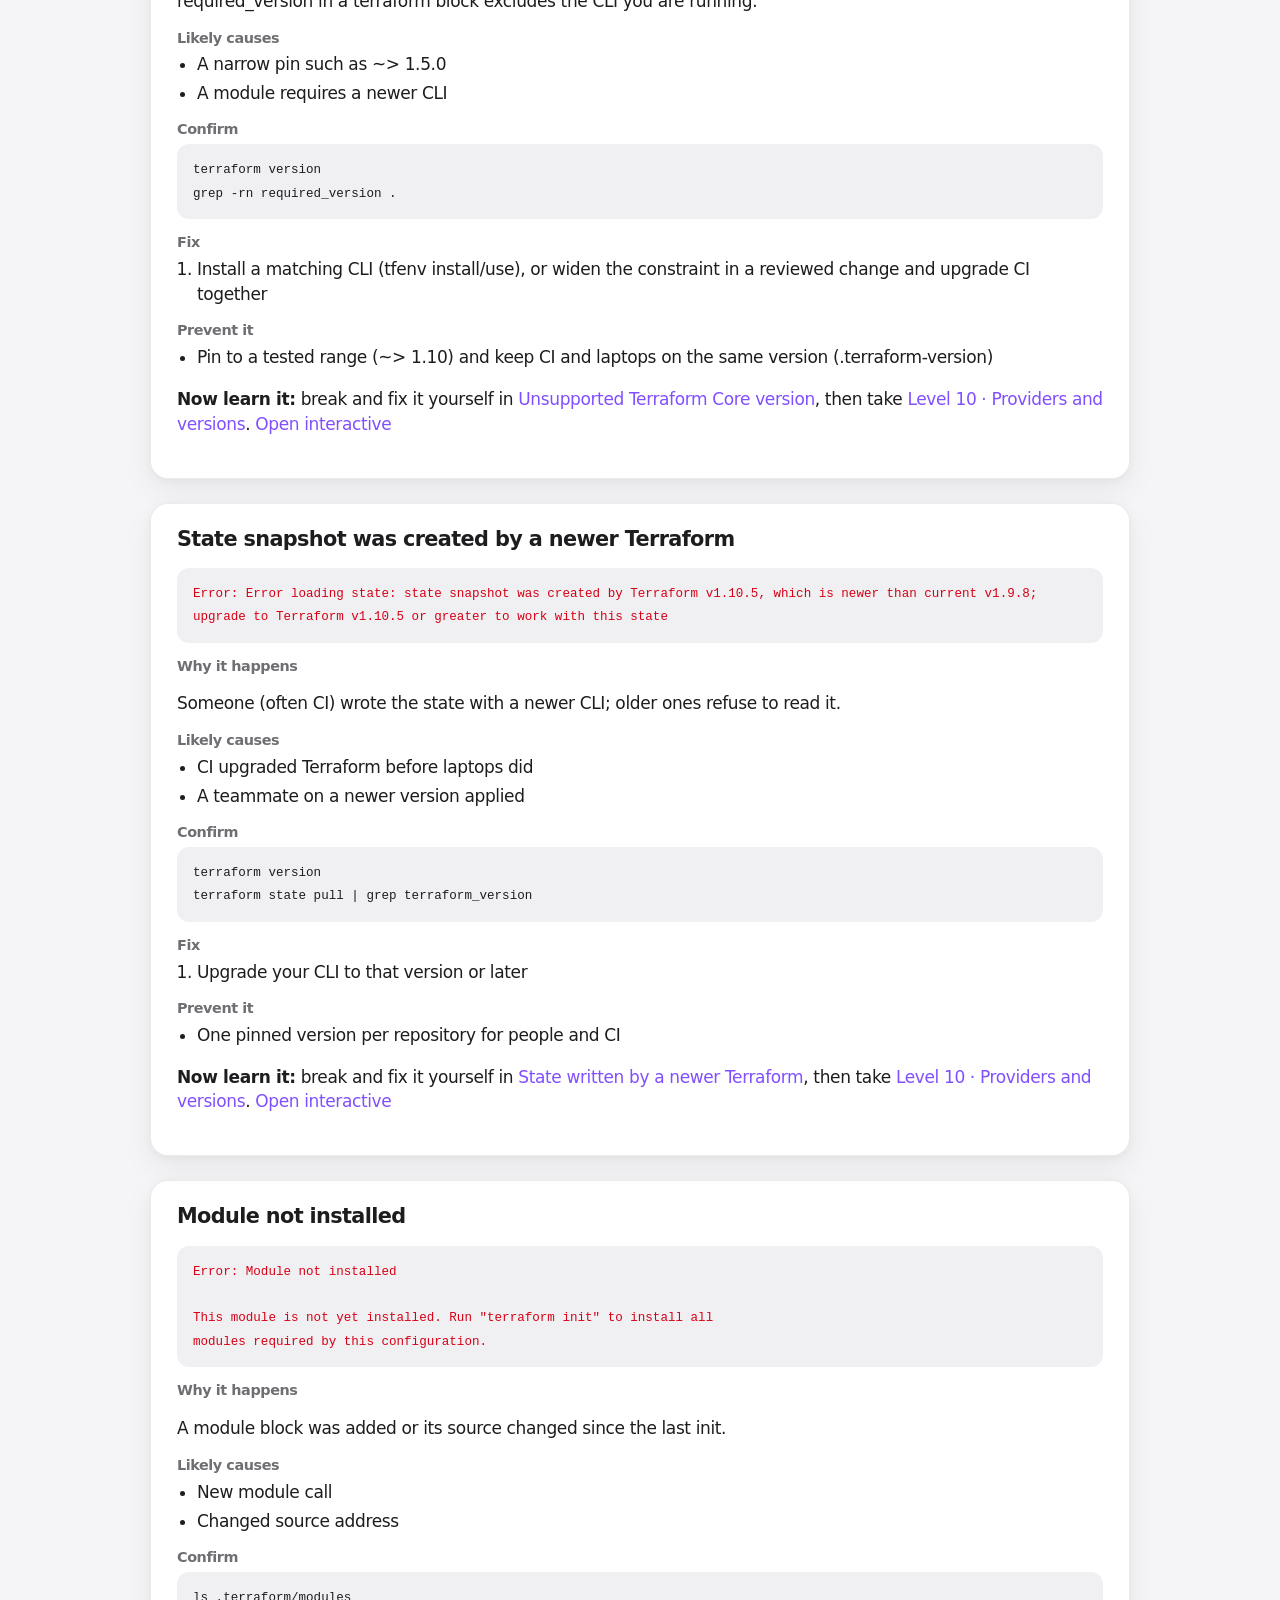
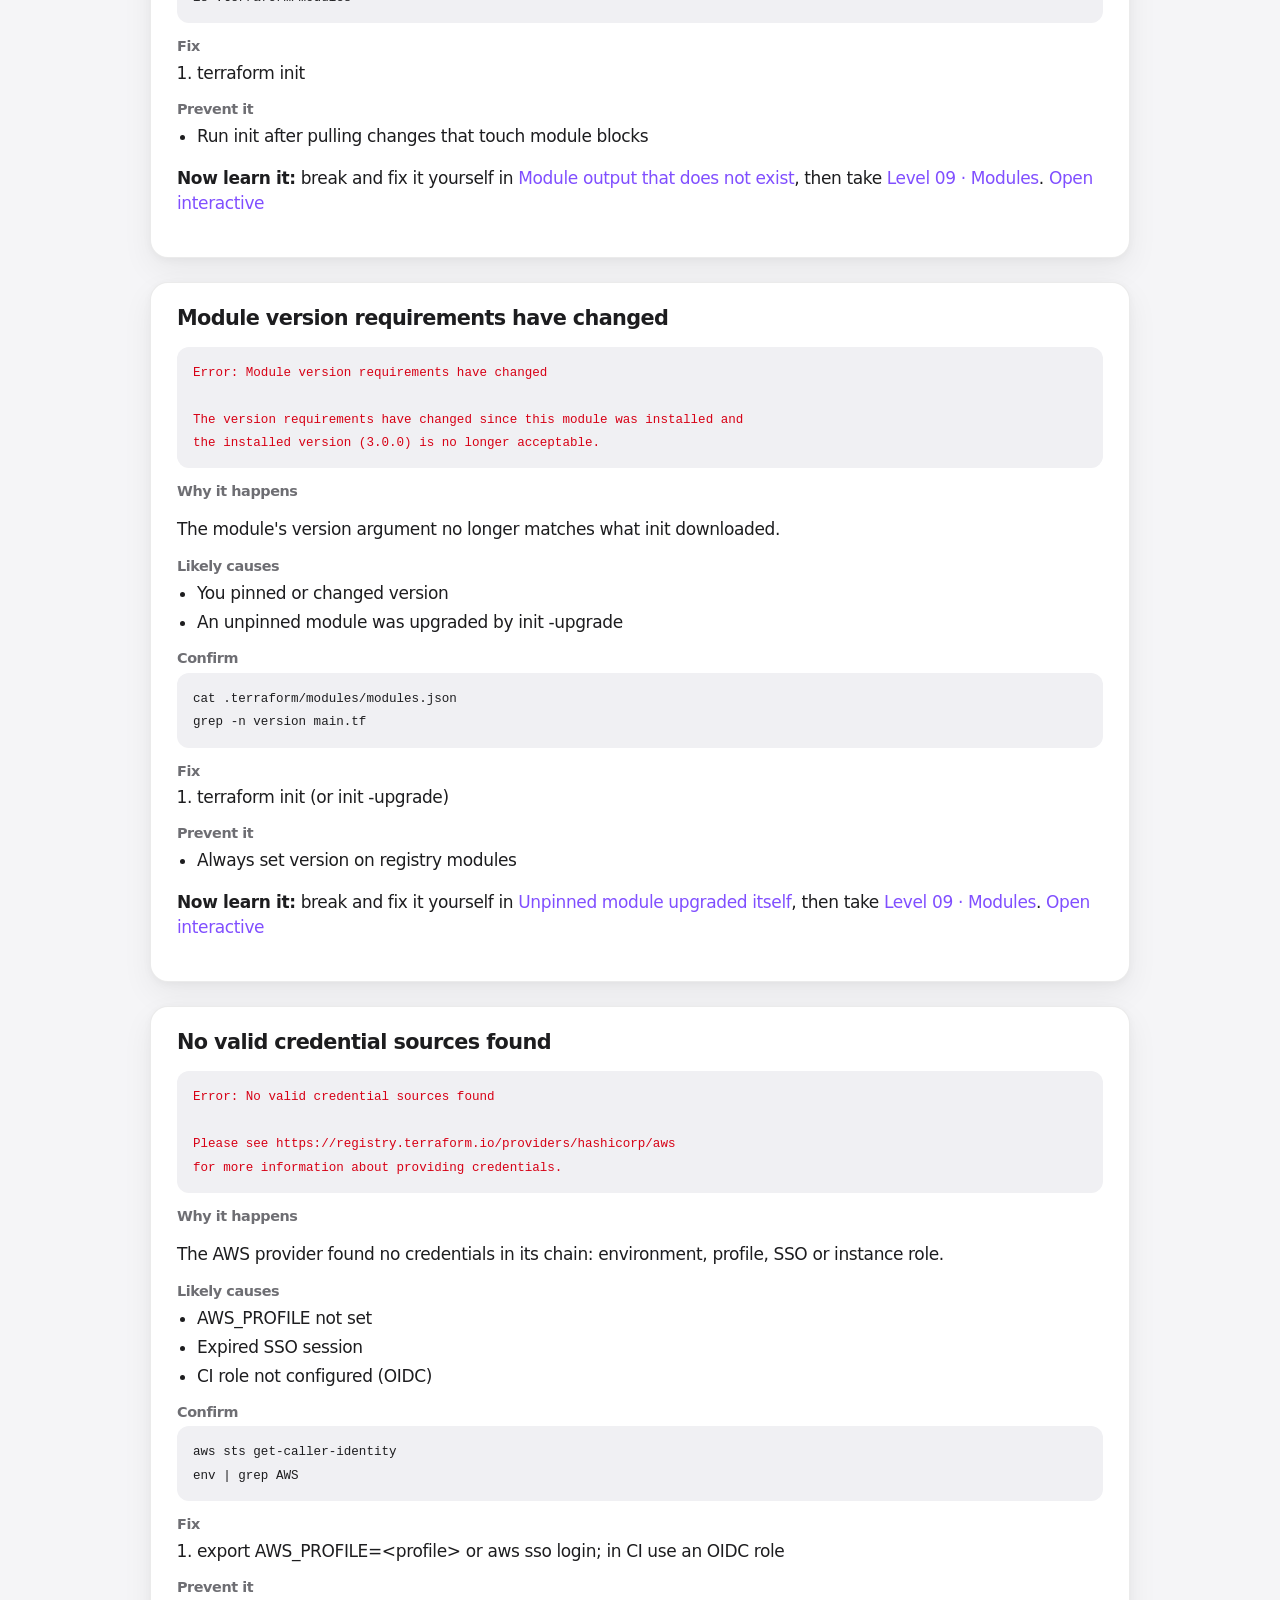
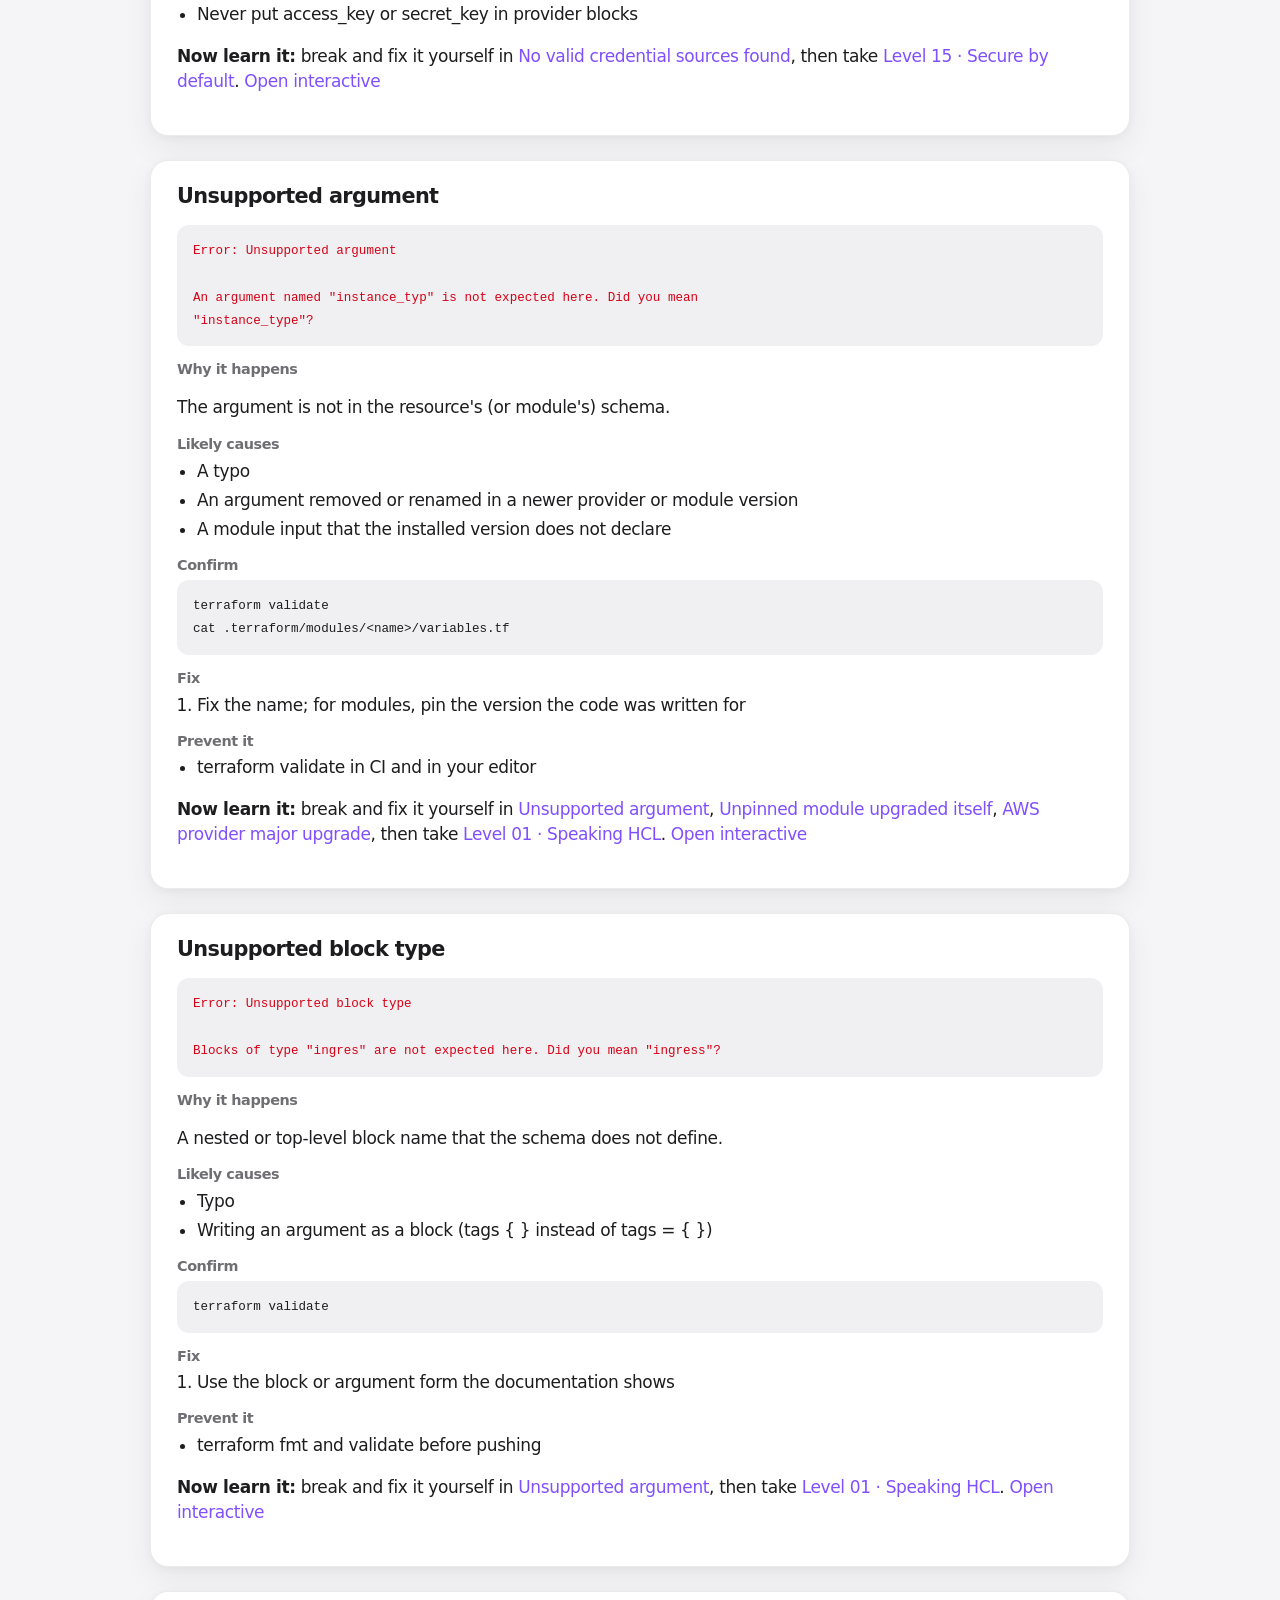
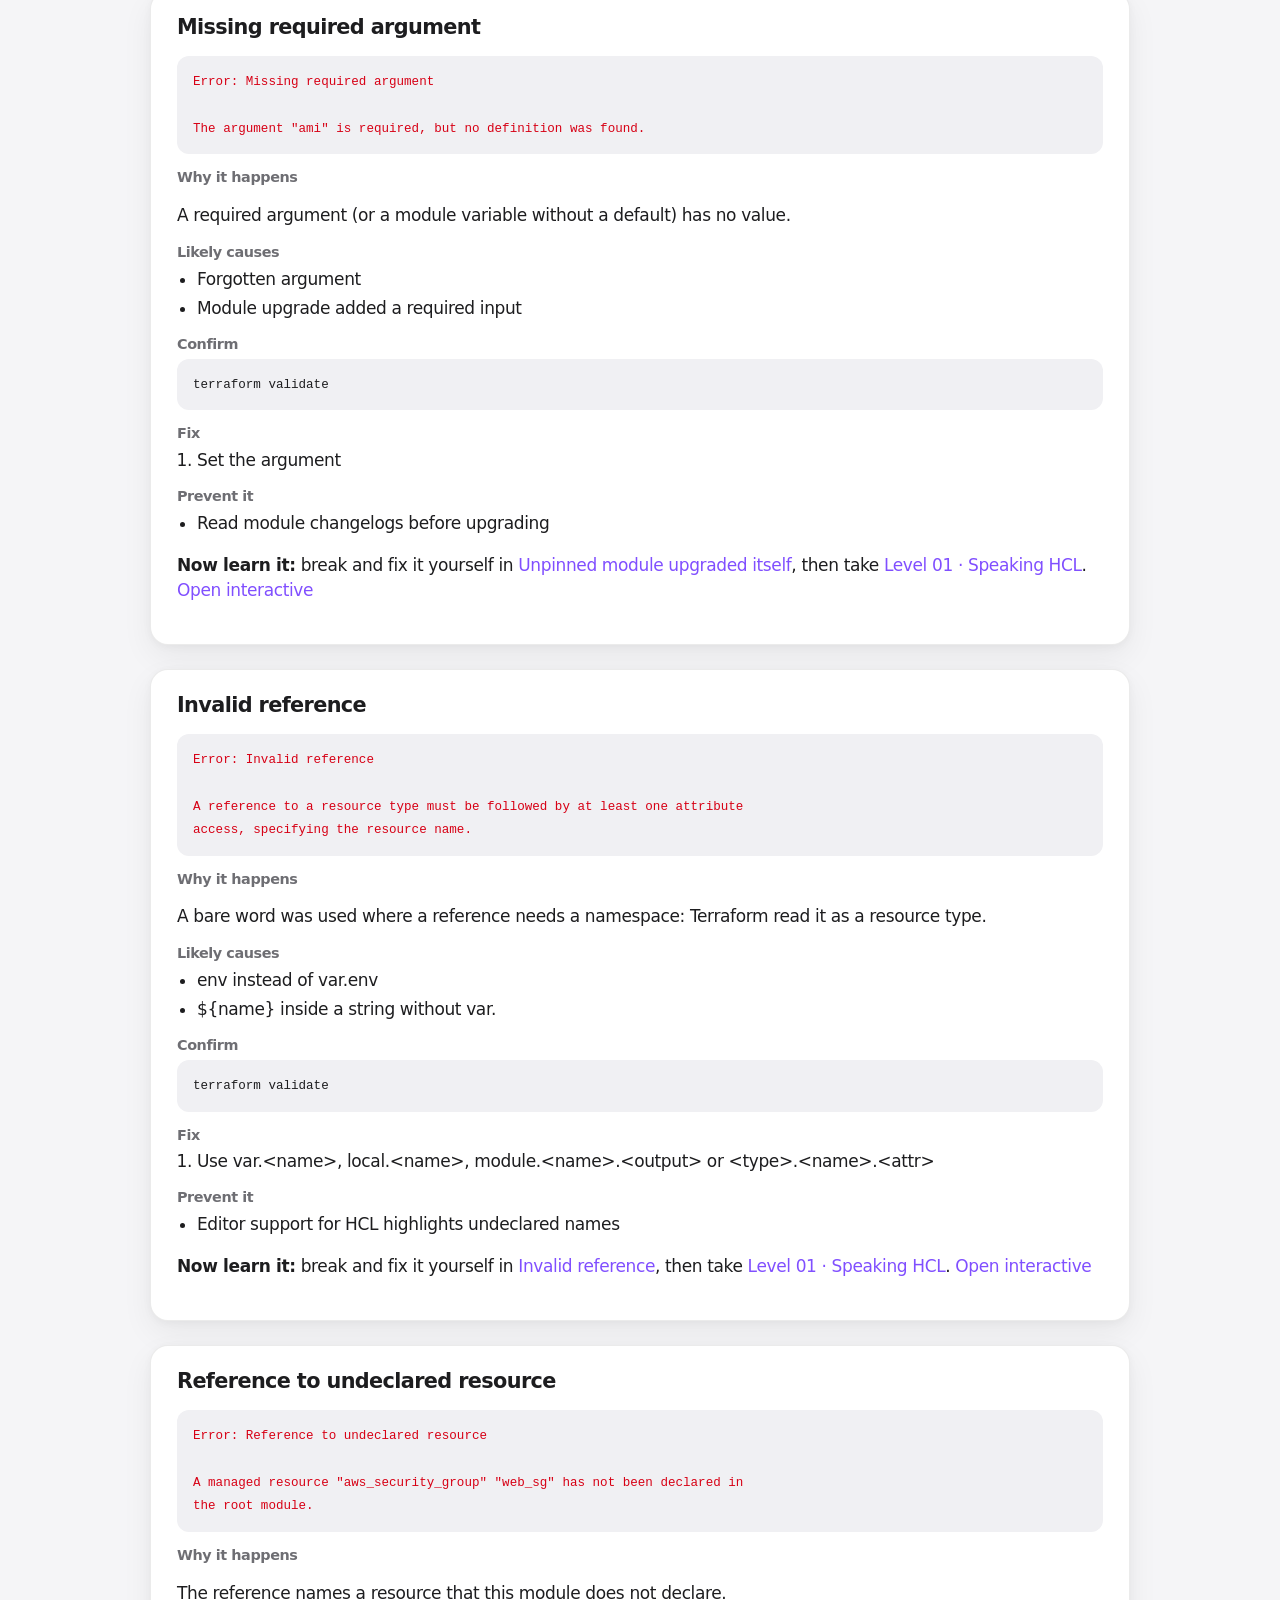
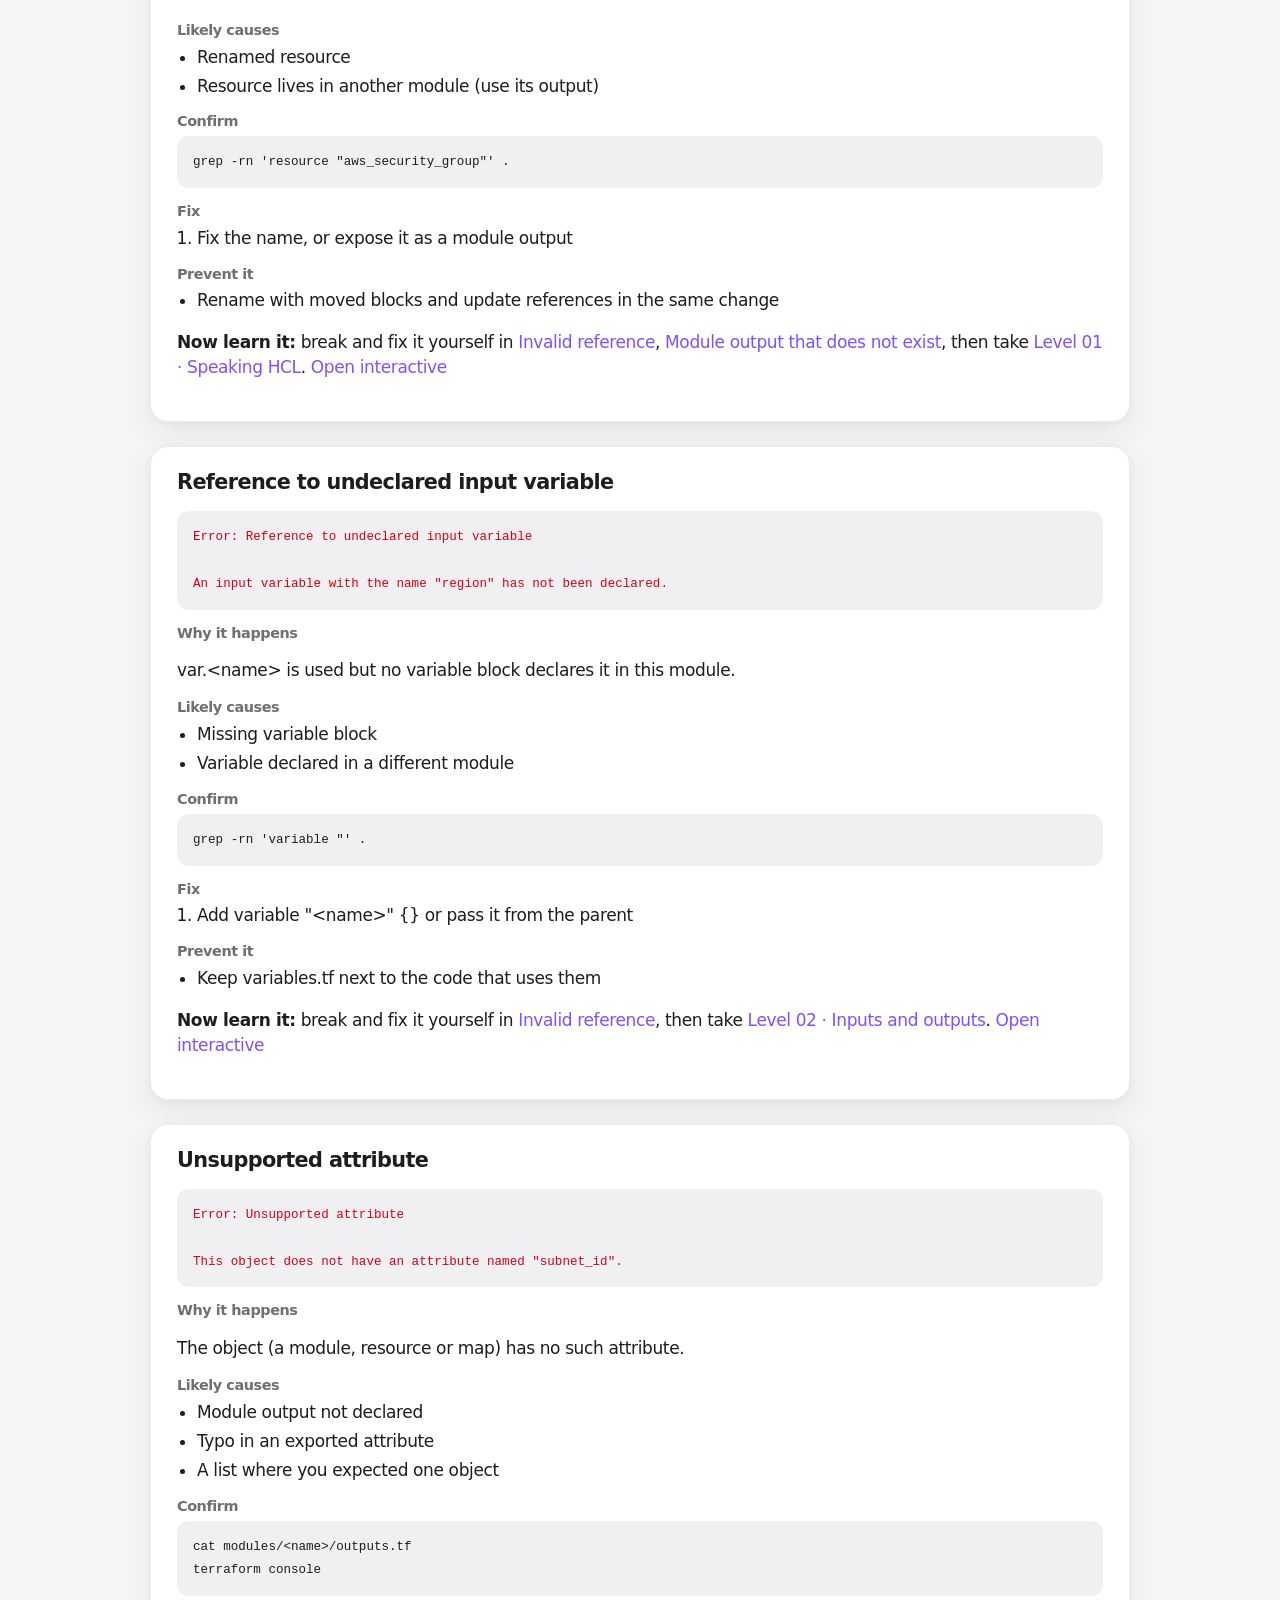
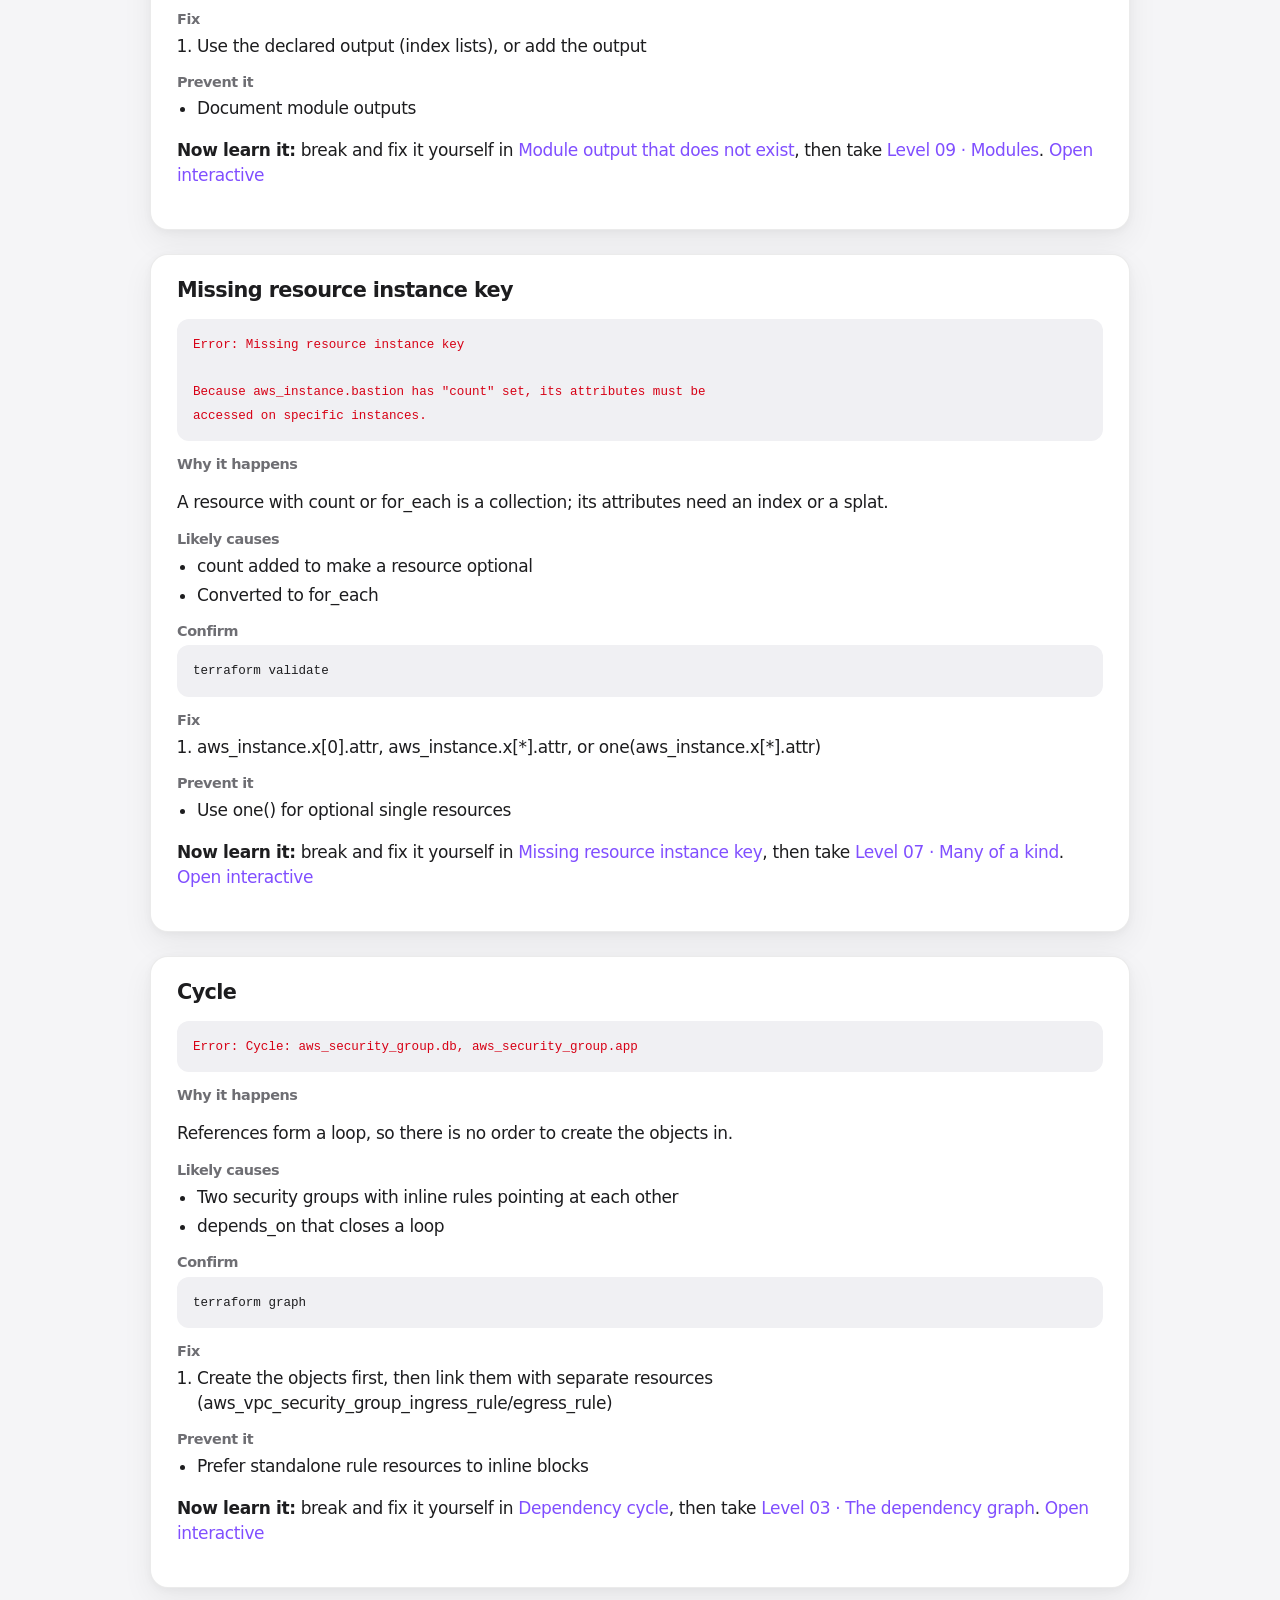
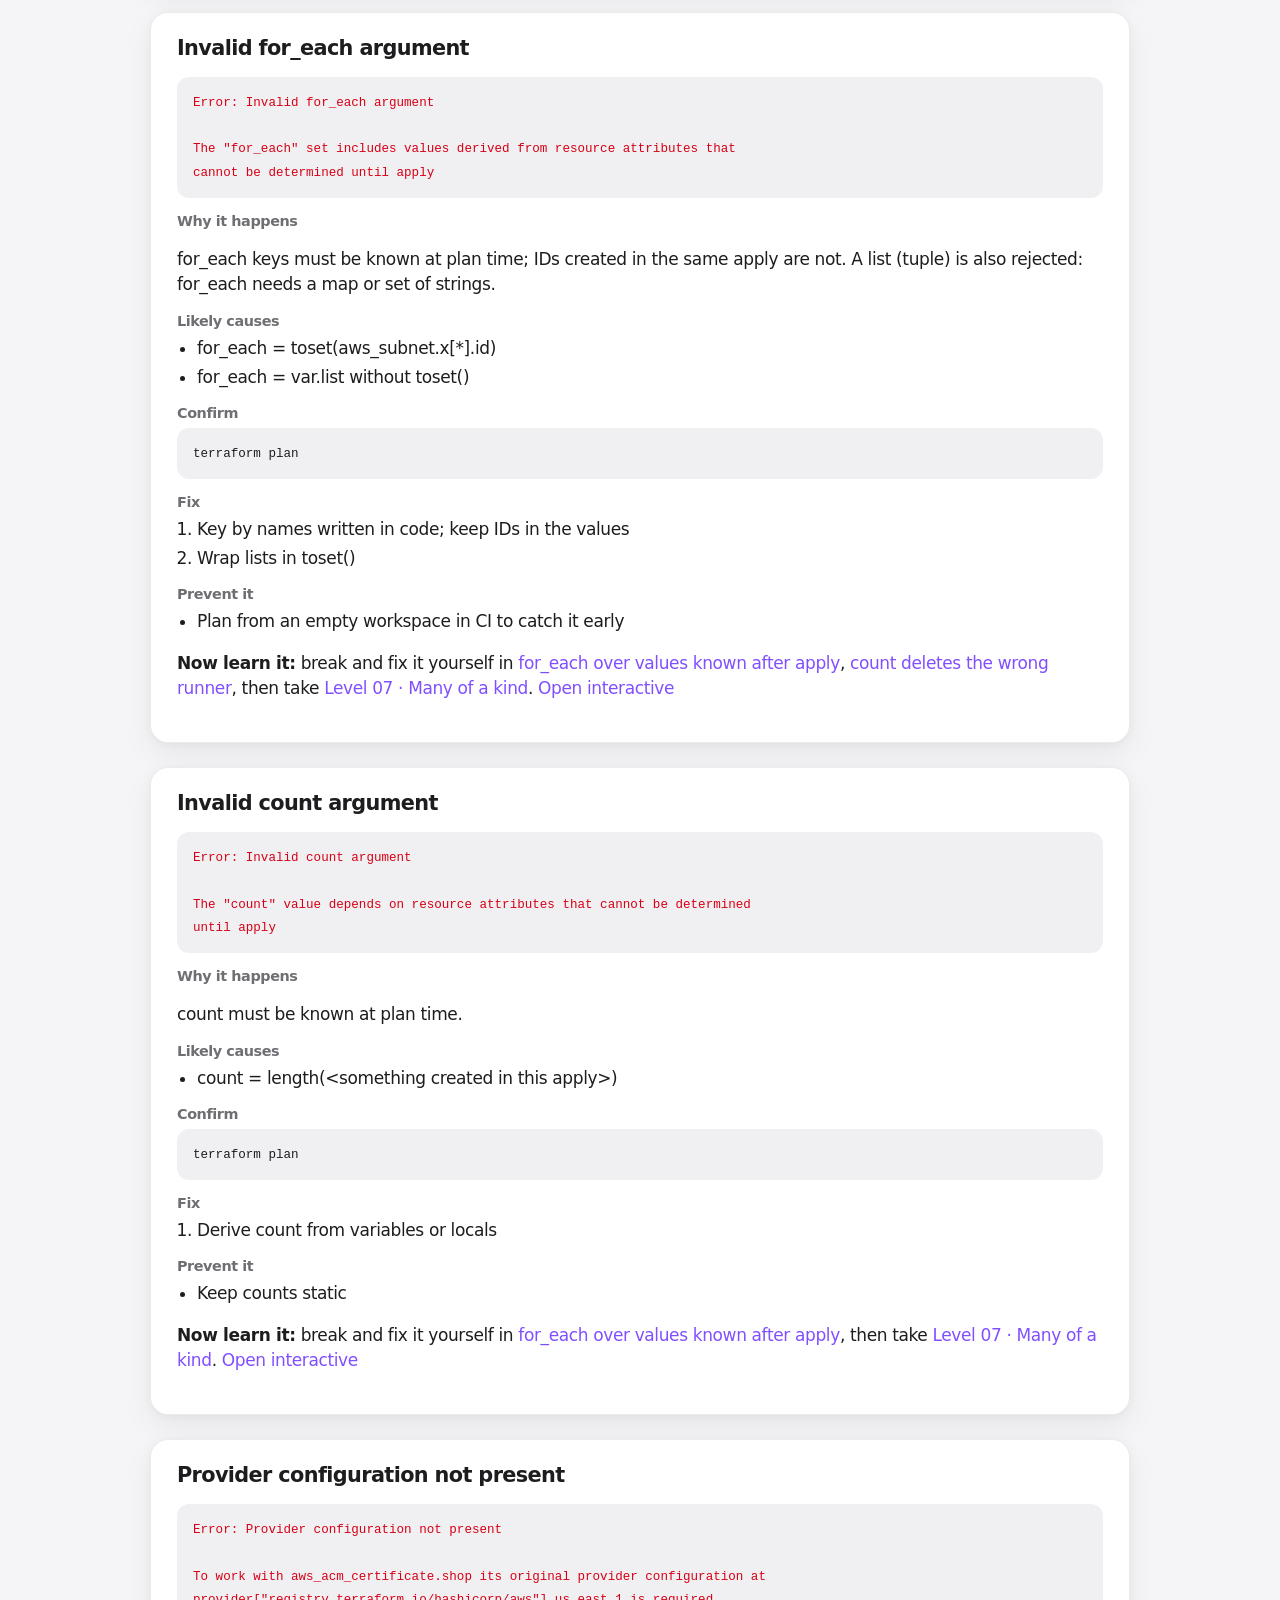
==== commit 7ca0107c: "Use the track's journey-dot colour and a command chip instead of a logo The logo in the header was n" ====
--- a/site/problems.html
+++ b/site/problems.html
@@ -15,7 +15,7 @@
 </head>
 <body>
   <main class="wrap problems-page">
-    <p class="eyebrow"><img src="logo.svg" alt="" width="28" height="28"><a href="./">DevOps Nimbus · Terraform</a></p>
+    <p class="eyebrow"><code class="eyebrow-cmd" aria-hidden="true"><span>$</span> terraform plan</code><a href="./">DevOps Nimbus · Terraform</a></p>
     <h1>Terraform errors and fixes</h1>
     <p class="lede">58 errors and surprises, each with the exact message, why it happens, how to confirm the cause, the fix and how to prevent it. Then learn it for good: break and fix each one yourself in the <a href="./#play/noinit">browser playground</a>. The <a href="./#doctor">interactive version</a> also searches pasted error text and opens each fix in a practice scenario.</p>
     <nav aria-label="Problems">
--- a/site/style.css
+++ b/site/style.css
@@ -8,11 +8,12 @@
   --muted: #6e6e73;
   --line: #d2d2d7;
   --hair: rgba(0, 0, 0, .08);
-  --accent: #6c3fd8;
-  --accent-hover: #5b31c2;
-  --accent-soft: #f0ebfd;
+  --accent: #804fff; --accent-fill: #b294ff; --accent-fill-hover: #9d82e0; --on-fill: #1d1d1f;
+  --accent-hover: #6d43d9;
+  --accent-2: #2f7fe0;
+  --stage-accent: #b294ff; /* the dark stage keeps the dark-mode accent */
+  --accent-soft: #f6f2ff;
   --on-accent: #ffffff;
-  --accent-2: #b294ff;
   --stage: #0b0b0d;
   --stage-text: #f5f5f7;
   --stage-muted: #8e8e93;
@@ -43,9 +44,10 @@
     --muted: #a1a1a6;
     --line: #424245;
     --hair: rgba(255, 255, 255, .1);
-    --accent: #b294ff;
-    --accent-hover: #c4adff;
-    --accent-soft: #241a3d;
+    --accent: #b294ff; --accent-fill: #b294ff; --accent-fill-hover: #bea4ff; --on-fill: #000000;
+    --accent-hover: #c1a9ff;
+    --accent-2: #5b9ae7;
+    --accent-soft: #322d42;
     --on-accent: #000000;
     --ok: #30d158;
     --ok-soft: #0f2e18;
@@ -64,8 +66,7 @@
 html { -webkit-text-size-adjust: 100%; scroll-padding-top: 96px; }
 body {
   margin: 0;
-  /* A soft tint of the accent at the top of the page. */
-  background: linear-gradient(180deg, color-mix(in srgb, var(--accent) 7%, var(--bg)), var(--bg)) top / 100% 480px no-repeat, var(--bg);
+  background: var(--bg);
   color: var(--text);
   font: 17px/1.47 -apple-system, BlinkMacSystemFont, "SF Pro Text", "Helvetica Neue", "Segoe UI", system-ui, sans-serif;
   letter-spacing: -.022em;
@@ -95,18 +96,8 @@
 .brand { display: flex; align-items: center; gap: 8px; font-weight: 600; font-size: .95rem; color: var(--text); white-space: nowrap; }
 .brand:hover { text-decoration: none; }
 .brand img { display: block; width: 22px; height: 22px; }
-.top nav { display: flex; align-items: center; gap: 10px; overflow-x: auto; flex: 1; justify-content: center; scrollbar-width: none; }
-.top nav a { color: var(--text); opacity: .8; padding: 6px; border-radius: 99px; white-space: nowrap; font-size: .82rem; transition: opacity .2s, background .2s; }
-.top nav a:hover { opacity: 1; text-decoration: none; }
-.top nav a[aria-current="page"] { opacity: 1; background: var(--code-bg); font-weight: 500; }
 /* Two modes: Learn (the course) and Fix (the reference for something broken now). */
-.mode { display: flex; align-items: center; gap: 2px; padding: 3px; border-radius: 99px; }
-.mode-k { font-size: .7rem; font-weight: 600; padding: 0 6px 0 10px; color: var(--accent); }
-.mode.fix { background: var(--warn-soft); }
-.mode.fix .mode-k { color: var(--warn-text); }
-.mode.fix a[aria-current="page"] { background: var(--surface); }
-.mode-banner { margin: 32px 0 0; padding: 12px 16px; border-radius: 12px; background: var(--warn-soft); font-size: .95rem; }
-.mode-banner strong { color: var(--warn-text); }
+.mode-banner { margin: 32px 0 0; padding: 12px 16px; border-radius: 12px; background: var(--surface); border: 1px solid var(--hair); box-shadow: inset 3px 0 0 var(--oncall); font-size: .95rem; }
 
 main { padding-top: 8px; padding-bottom: 64px; min-height: 70vh; }
 .tab > h2 { font-size: clamp(2rem, 4.5vw, 3rem); font-weight: 700; margin: 48px 0 14px; }
@@ -119,8 +110,8 @@
 }
 .pill:hover { text-decoration: none; background: var(--accent-soft); }
 .pill:active { transform: scale(.98); }
-.pill.primary { background: var(--accent); color: var(--on-accent); }
-.pill.primary:hover { background: var(--accent-hover); }
+.pill.primary { background: var(--accent-fill); color: var(--on-fill); border-color: var(--accent-fill); }
+.pill.primary:hover { background: var(--accent-fill-hover); border-color: var(--accent-fill); }
 .small-pill { min-height: 36px; padding: 0 18px; font-size: .9rem; }
 
 .section-title { font-size: clamp(1.7rem, 3.5vw, 2.4rem); font-weight: 700; margin: 72px 0 8px; }
@@ -144,7 +135,7 @@
   transition: background .35s var(--ease), border-color .35s var(--ease), color .35s var(--ease), transform .35s var(--ease), box-shadow .35s var(--ease);
 }
 .step.past .dot { border-color: var(--accent); color: var(--accent); }
-.step.on .dot { background: var(--accent); border-color: var(--accent); color: #fff; transform: scale(1.12); box-shadow: 0 0 0 6px color-mix(in srgb, var(--accent) 22%, transparent); }
+.step.on .dot { background: var(--accent-fill); border-color: var(--accent-fill); color: var(--on-fill); transform: scale(1.12); box-shadow: 0 0 0 6px color-mix(in srgb, var(--accent) 22%, transparent); }
 .step-name { font-weight: 600; font-size: .9rem; text-align: center; }
 .step-role { font-size: .75rem; color: var(--muted); text-align: center; }
 .flow-detail { min-height: 196px; }
@@ -181,7 +172,7 @@
 
 .progress-row { display: flex; align-items: center; gap: 14px; margin: 6px 0 8px; }
 .bar { flex: 1; height: 6px; background: var(--line); border-radius: 99px; overflow: hidden; }
-.bar span { display: block; height: 100%; width: 0; background: var(--accent); border-radius: 99px; transition: width .5s var(--ease); }
+.bar span { display: block; height: 100%; width: 0; background: var(--accent-fill); border-radius: 99px; transition: width .5s var(--ease); }
 #bar-text { color: var(--muted); font-size: .85rem; white-space: nowrap; }
 
 /* Levels */
@@ -215,7 +206,7 @@
   border: 1px solid var(--hair); border-radius: var(--radius); padding: 14px 20px; margin-bottom: 18px; display: grid; gap: 10px;
 }
 .score .meter { display: block; height: 6px; background: var(--line); border-radius: 99px; overflow: hidden; }
-.score .fill { display: block; height: 100%; width: 0; background: var(--accent); transition: width .35s var(--ease); }
+.score .fill { display: block; height: 100%; width: 0; background: var(--accent-fill); transition: width .35s var(--ease); }
 .score .result { margin: 0; }
 .linkish { font: inherit; color: var(--accent); background: none; border: 0; padding: 0; cursor: pointer; }
 .linkish:hover { text-decoration: underline; }
@@ -356,12 +347,6 @@
 .foot-base a { color: inherit; text-decoration: underline; text-underline-offset: 2px; }
 .foot-base .foot-tm { margin-top: 4px; font-size: .74rem; }
 
-/* Brand and search on the first row, the Learn and Fix menus centred on the second. */
-@media (max-width: 1024px) {
-  .top-inner { gap: 6px 10px; flex-wrap: wrap; height: auto; padding-top: 8px; padding-bottom: 6px; }
-  .brand { flex: 1; }
-  .top nav { order: 3; flex-basis: 100%; flex-wrap: wrap; justify-content: center; gap: 6px; overflow: visible; }
-}
 @media (max-width: 860px) {
   .flow { grid-template-columns: repeat(4, minmax(0, 1fr)); row-gap: 4px; }
   .flow::before { display: none; }
@@ -369,9 +354,6 @@
 }
 @media (max-width: 720px) {
   body { font-size: 16px; }
-  .top nav a { padding: 6px 8px; }
-  .mode { flex-wrap: wrap; justify-content: center; }
-  .mode-k { padding: 0 4px 0 8px; }
   .hero { padding: 48px 0 24px; }
   .flow { grid-template-columns: repeat(3, minmax(0, 1fr)); }
   .stages { grid-template-columns: repeat(2, minmax(0, 1fr)); }
@@ -493,7 +475,7 @@
 .pg-r.drift .pg-dot, .pg-r.gone .pg-dot { background: var(--warn); }
 .pg-r.gone .pg-r-addr { text-decoration: line-through; }
 .pg-r.plan { background: transparent; border: 1px dashed var(--line); }
-.pg-r.plan .pg-dot { background: var(--accent); }
+.pg-r.plan .pg-dot { background: var(--accent-fill); }
 .pg-check { display: flex; flex-wrap: wrap; align-items: center; gap: 4px 12px; padding: 12px 14px; border-radius: var(--radius-sm); border: 1px solid var(--hair); background: var(--surface); font-size: .84rem; }
 .pg-check-label { font-weight: 600; }
 .pg-check-text { margin-left: auto; font-weight: 500; }
@@ -576,8 +558,7 @@
 .link-btn:hover { text-decoration: underline; }
 
 /* Architecture: a diagram whose components explain themselves. */
-:root { --arch-cp: #f4f0fe; }
-@media (prefers-color-scheme: dark) { :root { --arch-cp: rgba(178, 148, 255, .1); } }
+:root { --arch-cp: color-mix(in srgb, var(--accent) 8%, transparent); }
 .arch-figure { position: relative; background: var(--surface); border: 1px solid var(--hair); border-radius: var(--radius); box-shadow: var(--shadow); padding: 20px; }
 .arch-svg { display: block; width: 100%; height: auto; font-family: inherit; }
 .arch-panel { fill: var(--surface-2); stroke: var(--line); stroke-width: 1; }
@@ -652,8 +633,6 @@
 .door h2 { margin: 0; font-size: 1.35rem; letter-spacing: -.02em; }
 .door p { margin: 0; color: var(--muted); }
 .door .door-k { font-size: .85rem; font-weight: 600; color: var(--accent); }
-.door.fix { background: var(--warn-soft); border-color: transparent; }
-.door.fix .door-k { color: var(--warn-text); }
 .door .ctas { margin-top: 10px; }
 .door-search { display: flex; gap: 8px; margin-top: 10px; }
 .door-search input[type="search"] { flex: 1; min-width: 0; border-radius: 99px; }
@@ -661,11 +640,11 @@
   position: relative; margin: 0; background: var(--stage); color: var(--stage-text); border-radius: 30px; padding: 30px; min-height: 340px;
   overflow: hidden; isolation: isolate; box-shadow: 0 30px 80px -30px color-mix(in srgb, var(--accent) 45%, transparent);
 }
-.stage::before { content: ""; position: absolute; inset: -40% -10% auto; height: 120%; background: radial-gradient(closest-side, color-mix(in srgb, var(--accent-2) 30%, transparent), transparent 70%); z-index: -1; pointer-events: none; }
+.stage::before { content: ""; position: absolute; inset: -40% -10% auto; height: 120%; background: radial-gradient(closest-side, color-mix(in srgb, var(--stage-accent) 30%, transparent), transparent 70%); z-index: -1; pointer-events: none; }
 .stage-bar { display: flex; justify-content: space-between; align-items: flex-start; gap: 12px; margin-bottom: 20px; font-size: .8rem; color: var(--stage-muted); flex-wrap: wrap; }
 .stage-bar strong { display: block; color: var(--stage-text); font-weight: 600; font-size: .95rem; }
 .toggle { font: inherit; font-size: .8rem; border: 1px solid var(--stage-line); background: rgba(255, 255, 255, .06); color: var(--stage-text); border-radius: 99px; padding: 7px 14px; cursor: pointer; transition: background .2s, border-color .2s; }
-.toggle:hover, .toggle[aria-pressed="true"] { border-color: var(--accent-2); background: color-mix(in srgb, var(--accent-2) 18%, transparent); }
+.toggle:hover, .toggle[aria-pressed="true"] { border-color: var(--stage-accent); background: color-mix(in srgb, var(--stage-accent) 18%, transparent); }
 .mono { font: 13px/1.65 "SF Mono", ui-monospace, Menlo, Consolas, monospace; letter-spacing: 0; }
 .plan div { padding: 6px 10px; border-radius: 8px; transition: background .3s var(--ease), opacity .3s; }
 .plan .replace { background: rgba(255, 69, 58, .14); }
@@ -673,7 +652,7 @@
 .s-ok { color: #30d158; } .s-warn { color: #ffd60a; } .s-bad { color: #ff6961; } .s-dim { color: var(--stage-muted); }
 .summary { margin-top: 16px; font-size: .9rem; }
 .stage-foot { margin-top: 18px; font-size: .8rem; }
-.stage-foot a { color: var(--accent-2); }
+.stage-foot a { color: var(--stage-accent); }
 .stats { display: grid; grid-template-columns: repeat(3, 1fr); gap: 1px; background: var(--hair); border-radius: 22px; overflow: hidden; margin: 24px 0 0; border: 1px solid var(--hair); }
 .stats div { background: var(--surface); padding: 24px 26px; }
 .stats b { display: block; font-size: 2.4rem; letter-spacing: -.04em; line-height: 1.1; }
@@ -783,7 +762,7 @@
 .eng-score { display: flex; align-items: baseline; gap: 10px; color: var(--text) !important; font-size: 2.2rem !important; font-weight: 700; letter-spacing: -.04em; line-height: 1.1; }
 .eng-score span { font-size: .95rem; font-weight: 600; letter-spacing: 0; color: var(--accent); }
 .eng-bar { display: block; width: 100%; height: 6px; border-radius: 99px; background: var(--code-bg); overflow: hidden; margin: 4px 0; }
-.eng-bar-fill { display: block; height: 100%; border-radius: inherit; background: var(--accent); }
+.eng-bar-fill { display: block; height: 100%; border-radius: inherit; background: var(--accent-fill); }
 .eng-session { font-size: .85rem !important; font-variant-numeric: tabular-nums; }
 .eng-board { grid-column: 1 / -1; padding: 24px; border-radius: 22px; background: var(--surface); border: 1px solid var(--hair); display: grid; gap: 16px; }
 .eng-panels { display: grid; grid-template-columns: 1fr 1.3fr; gap: 16px; }
@@ -821,3 +800,124 @@
 .eng-file { position: relative; }
 .eng-file input { position: absolute; inset: 0; opacity: 0; cursor: pointer; }
 .eng-file:focus-within { outline: 2px solid var(--accent); outline-offset: 2px; }
+
+/* Header: a Learn | Fix switch, then the current mode's pages. Learn is light; Fix is "on-call dark". */
+:root { --oncall: #1d1d1f; --on-oncall: #ffffff; }
+@media (prefers-color-scheme: dark) { :root { --oncall: #f5f5f7; --on-oncall: #000000; } }
+.top { padding-bottom: 0; }
+.top-inner { justify-content: space-between; }
+.switch { position: relative; display: grid; grid-template-columns: 1fr 1fr; padding: 3px; border-radius: 99px; background: var(--code-bg); flex: none; }
+.switch::before { content: ""; position: absolute; inset: 3px auto 3px 3px; width: calc(50% - 3px); border-radius: 99px; background: var(--surface); box-shadow: 0 1px 3px rgba(0, 0, 0, .12); transition: transform .28s var(--ease, ease), background-color .28s; }
+[data-mode="fix"] .switch::before { transform: translateX(100%); background: var(--oncall); }
+.sw { position: relative; display: inline-flex; align-items: center; justify-content: center; gap: 7px; min-width: 96px; padding: 6px 16px; border-radius: 99px; font-size: .86rem; font-weight: 600; color: var(--muted); text-decoration: none; transition: color .28s; }
+.sw:hover { text-decoration: none; color: var(--text); }
+.sw.learn[aria-current] { color: var(--accent); }
+.sw.fix[aria-current] { color: var(--on-oncall); }
+.sub-row { box-shadow: 0 -1px 0 var(--hair); max-width: none; }
+.sub-row > .subnav { max-width: 1080px; margin: 0 auto; }
+.subnav { display: flex; justify-content: center; }
+.subnav .mode { display: flex; align-items: center; gap: 4px; }
+.subnav .mode.fix, [data-mode="fix"] .subnav .mode.learn { display: none; }
+[data-mode="fix"] .subnav .mode.fix { display: flex; }
+.subnav .mode-k { font-size: .78rem; color: var(--muted); margin-right: 14px; white-space: nowrap; }
+.subnav a { position: relative; padding: 11px 12px; font-size: .84rem; color: var(--text); opacity: .75; text-decoration: none; white-space: nowrap; }
+.subnav a:hover { opacity: 1; text-decoration: none; }
+.subnav a[aria-current="page"] { opacity: 1; font-weight: 600; }
+.subnav a[aria-current="page"]::after { content: ""; position: absolute; left: 12px; right: 12px; bottom: -1px; height: 2px; border-radius: 2px; background: var(--accent-fill); }
+[data-mode="fix"] .subnav a[aria-current="page"]::after { background: var(--oncall); }
+@media (max-width: 720px) {
+  .top-inner { flex-wrap: wrap; height: auto; gap: 8px 10px; padding-top: 8px; padding-bottom: 8px; }
+  .brand { flex: 1; }
+  .switch { order: 3; flex-basis: 100%; }
+  .subnav .mode-k { display: none; }
+  .subnav { justify-content: flex-start; overflow-x: auto; scrollbar-width: none; }
+  .sw { min-width: 0; padding: 6px 12px; }
+  .subnav a { padding: 11px 8px; font-size: .8rem; }
+  .subnav a[aria-current="page"]::after { left: 8px; right: 8px; }
+}
+@media (prefers-reduced-motion: reduce) { .switch::before, .sw { transition: none; } }
+.door.fix { background: var(--oncall); border-color: transparent; color: var(--on-oncall); }
+.door.fix p, .door.fix .door-k { color: color-mix(in srgb, var(--on-oncall) 72%, transparent); }
+.door.fix .pill { background: var(--on-oncall); color: var(--oncall); border-color: transparent; font-weight: 600; }
+.door.fix .pill:hover { background: color-mix(in srgb, var(--on-oncall) 88%, var(--oncall)); }
+.door.fix input[type="search"] { border-color: transparent; }
+
+/* Header brand: a round back button and "DevOps Nimbus" go to all tracks; the track name goes to this track's start. */
+.brand > a { display: flex; align-items: center; gap: 8px; text-decoration: none; }
+.brand-hub { color: inherit; }
+.brand-back { display: grid; place-items: center; width: 26px; height: 26px; border-radius: 50%; background: var(--code-bg); color: var(--text); transition: background .2s, transform .2s; }
+.brand-back svg { display: block; margin-left: -1px; }
+.brand-hub:hover .brand-back { background: var(--line); transform: translateX(-2px); }
+.brand > a:hover { text-decoration: none; }
+.brand-hub:hover > span:not(.brand-back) { opacity: .75; }
+.brand-hub:focus-visible { outline: 2px solid var(--accent); outline-offset: 3px; }
+.sr-only { position: absolute; width: 1px; height: 1px; padding: 0; margin: -1px; overflow: hidden; clip: rect(0 0 0 0); white-space: nowrap; border: 0; }
+@media (prefers-reduced-motion: reduce) { .brand-back { transition: none; } }
+/* Narrow phones: the logo stands for DevOps Nimbus so the header keeps one row. */
+@media (max-width: 440px) { .brand-hub > span:not([class]) { display: none; } }
+
+/* While a feature's code is still arriving, its space shows calm grey shapes of what is coming,
+   sized to what replaces them, and the first screen fades in once as one piece. Both stop for
+   reduced motion. */
+.pg-scenarios:empty, .pg-story:empty, main:has(.pg-scenarios:empty) .pg-out:empty, .pg-editor:empty, .pg-map:empty, #quiz-list:empty {
+  background: repeating-linear-gradient(to bottom, var(--code-bg) 0 12px, transparent 12px 28px) content-box;
+  animation: nimbus-skel 1.6s ease-in-out infinite alternate;
+}
+.pg-scenarios:empty { min-height: 968px; padding-top: 20px; padding-bottom: 20px; }
+.pg-story:empty { align-self: flex-start; width: 760px; max-width: 100%; min-height: 50px; background-size: 80% 100%; background-repeat: no-repeat; }
+main:has(.pg-scenarios:empty) .pg-out:empty { background-image: repeating-linear-gradient(to bottom, color-mix(in srgb, #fff 9%, transparent) 0 10px, transparent 10px 24px); background-size: 70% 100%; background-repeat: no-repeat; }
+.pg-editor:empty { min-height: 360px; }
+.pg-map:empty { min-height: 225px; border-radius: var(--radius-sm); }
+#quiz-list:empty { min-height: 320px; }
+#pg-goal:empty, .pg-try:empty::before { background: var(--code-bg); border-radius: 99px; }
+#pg-goal:empty { display: inline-block; vertical-align: middle; width: min(310px, 80vw); height: 39px; border: 0; animation: nimbus-skel 1.6s ease-in-out infinite alternate; }
+/* Pills for the Try commands: two rows beside the terminal, one row below it. */
+.pg-try:empty { min-height: 72px; animation: nimbus-skel 1.6s ease-in-out infinite alternate; }
+.pg-try:empty::before { content: ""; width: 120px; height: 30px; box-shadow: 128px 0 0 var(--code-bg), 0 40px 0 var(--code-bg); }
+/* The diagram: an empty card of the same size, 2:1 on wide screens. */
+#arch:empty {
+  padding-top: calc(50% + 69px); border: 1px solid var(--hair); border-radius: var(--radius); box-shadow: var(--shadow);
+  background: var(--surface) linear-gradient(var(--code-bg), var(--code-bg)) 50% 50% / calc(100% - 56px) calc(100% - 56px) no-repeat;
+  animation: nimbus-skel 1.6s ease-in-out infinite alternate;
+}
+@keyframes nimbus-skel { from { opacity: .5; } to { opacity: 1; } }
+/* The picker card wraps its scenario buttons into more rows as the page narrows. */
+@media (max-width: 1001px) { .pg-scenarios:empty { min-height: 1010px; } }
+@media (max-width: 995px) { .pg-scenarios:empty { min-height: 1094px; } }
+@media (max-width: 979px) { .pg-scenarios:empty { min-height: 1136px; } }
+@media (min-width: 861px) and (max-width: 910px) { .pg-editor:empty { min-height: 381px; } }
+@media (max-width: 860px) { .pg-scenarios:empty { min-height: 1086px; } .pg-map:empty { min-height: 168px; } .pg-try:empty { min-height: 32px; } .pg-try:empty::before { box-shadow: 128px 0 0 var(--code-bg), 256px 0 0 var(--code-bg); } }
+@media (max-width: 825px) { .pg-scenarios:empty { min-height: 1128px; } }
+@media (max-width: 813px) { .pg-scenarios:empty { min-height: 1170px; } }
+@media (max-width: 765px) { .pg-scenarios:empty { min-height: 1212px; } }
+@media (max-width: 753px) { .pg-scenarios:empty { min-height: 1296px; } }
+@media (max-width: 741px) { .pg-scenarios:empty { min-height: 1338px; } }
+@media (max-width: 720px) {
+  /* The scenario picker is one scrolling row of pills here. */
+  .pg-scenarios:empty { min-height: 38px; padding-top: 2px; padding-bottom: 2px; background: none; }
+  .pg-scenarios:empty::before { content: ""; flex: none; width: 96px; height: 34px; border-radius: 99px; background: var(--code-bg); box-shadow: 104px 0 0 var(--code-bg), 208px 0 0 var(--code-bg), 312px 0 0 var(--code-bg), 416px 0 0 var(--code-bg); }
+  .pg-story:empty { min-height: 47px; }
+  .pg-editor:empty { min-height: 345px; }
+  #arch:empty { padding-top: calc(261.11% + 6px); background-size: calc(100% - 32px) calc(100% - 32px); }
+}
+@media (max-width: 712px) { #arch:empty { padding-top: calc(261.11% + 15px); } }
+@media (max-width: 605px) { .pg-editor:empty { min-height: 366px; } }
+@media (max-width: 500px) { #arch:empty { padding-top: calc(261.11% + 65px); } }
+@media (max-width: 505px) { .pg-story:empty { min-height: 71px; } }
+@media (max-width: 430px) { .pg-map:empty { min-height: 203px; } }
+@media (max-width: 405px) { .pg-map:empty { min-height: 225px; } .pg-try:empty { min-height: 72px; } .pg-try:empty::before { box-shadow: 128px 0 0 var(--code-bg), 0 40px 0 var(--code-bg); } }
+@media (max-width: 379px) { .pg-story:empty { min-height: 94px; } }
+@media (max-width: 369px) { .pg-editor:empty { min-height: 414px; } }
+#signature:not(:empty), #stats:not(:empty), #engage:not(:empty), #bento:not(:empty), #levels:not(:empty) { animation: nimbus-fade .2s ease-out both; }
+@keyframes nimbus-fade { from { opacity: 0; transform: translateY(4px); } }
+@media (prefers-reduced-motion: reduce) {
+  .pg-scenarios:empty, .pg-story:empty, main:has(.pg-scenarios:empty) .pg-out:empty, .pg-editor:empty, .pg-map:empty, .pg-try:empty, #quiz-list:empty, #pg-goal:empty, #arch:empty { animation: none; }
+  #signature:not(:empty), #stats:not(:empty), #engage:not(:empty), #bento:not(:empty), #levels:not(:empty) { animation: none; }
+}
+
+/* The eyebrow's command chip stands for the track; the $ takes the track colour. */
+.eyebrow-cmd { font: 500 .8rem/1 ui-monospace, SFMono-Regular, Menlo, Consolas, monospace; background: #1d1d1f; color: #f5f5f7;
+  padding: 5px 8px; border-radius: 7px; white-space: nowrap; }
+.eyebrow-cmd span { color: #b294ff; }
+.eyebrow:has(.eyebrow-cmd) { display: block; }
+.eyebrow-cmd { display: inline-block; margin-right: 8px; vertical-align: .12em; }
